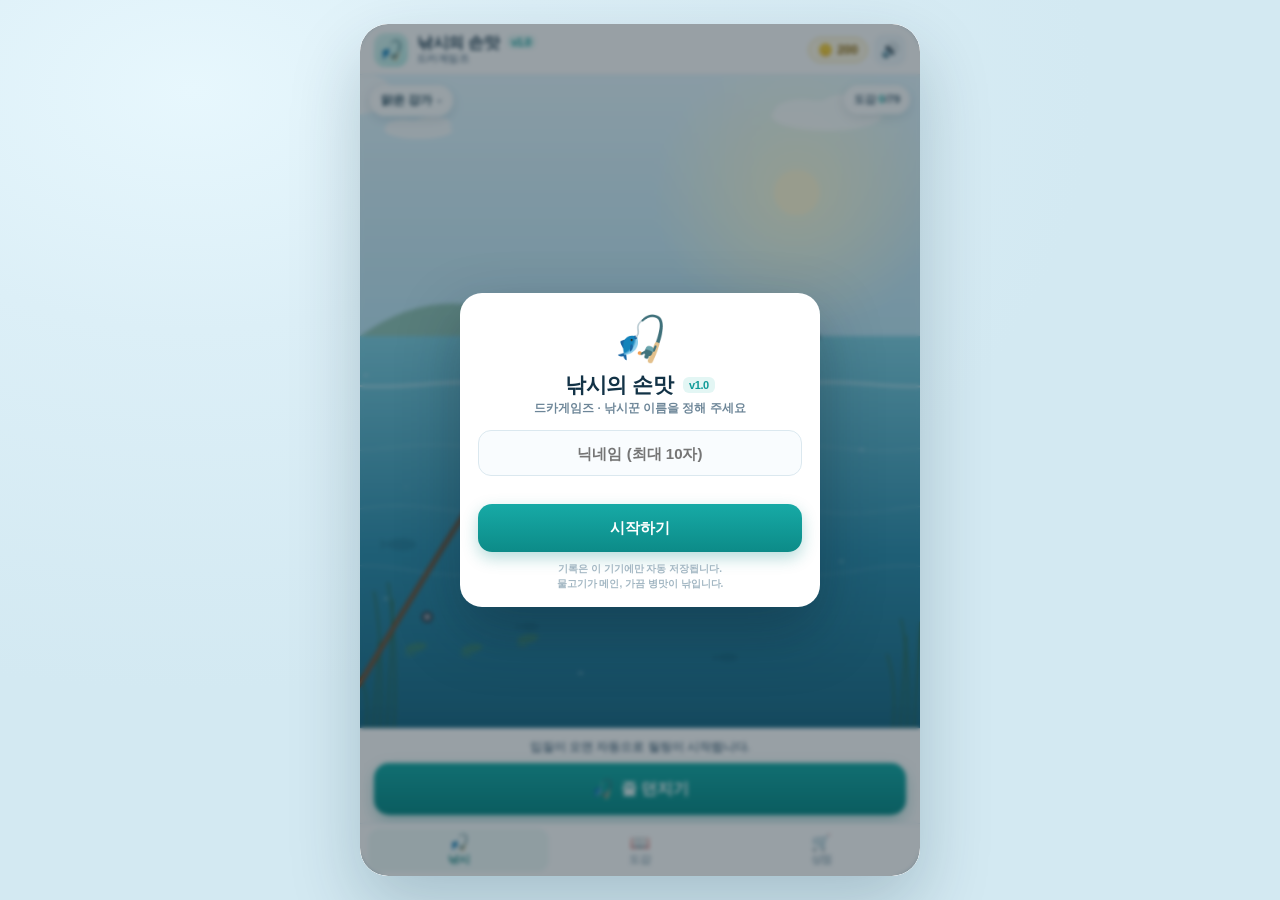
==== fishing/index.html @ e300b385 "낚시의 손맛 v1.0 — 돌돔 추가(물고기 56종·도감 79종), 탈것 이름 정리" ====
<!DOCTYPE html>
<html lang="ko">
<head>
<meta charset="utf-8">
<meta name="viewport" content="width=device-width, initial-scale=1, maximum-scale=1, user-scalable=no, viewport-fit=cover">
<title>낚시의 손맛 v1.0 — 드카게임즈</title>
<meta name="description" content="찌를 던지고, 원형 릴을 돌려 텐션을 맞추며 물고기를 끌어올리는 손맛 낚시 게임. 물고기 55종과 병맛 잡동사니·탈것 23종을 모아 보세요. 드카게임즈 v1.0">
<meta property="og:title" content="낚시의 손맛 v1.0 — 드카게임즈">
<meta property="og:description" content="줄 던지고 릴 돌려서 물고기를 잡는 손맛 낚시. 심해에는 KTX가 산다는 소문이…">
<meta property="og:type" content="website">
<meta name="theme-color" content="#0f9b98">
<link rel="icon" href="data:image/svg+xml,%3Csvg xmlns='http://www.w3.org/2000/svg' viewBox='0 0 100 100'%3E%3Ctext y='.9em' font-size='90'%3E🎣%3C/text%3E%3C/svg%3E">
<style>*{margin:0;padding:0;box-sizing:border-box;-webkit-tap-highlight-color:transparent}
:root{
  --bg:#e9f5fa;--ink:#123246;--ink2:#3d5c70;--sub:#6d8698;--line:#e3eef4;
  --teal:#0f9b98;--teal-d:#0b7f7d;--teal-l:#e3f6f4;
  --gold:#f0b429;--danger:#e05a4f;--safe:#22a06b;--slack:#6aa9d6;
  --card:#ffffff;--shadow:0 10px 30px rgba(18,50,70,.10);
}
html,body{height:100%}
body{
  font-family:-apple-system,BlinkMacSystemFont,"Apple SD Gothic Neo","Malgun Gothic","Noto Sans KR",Roboto,sans-serif;
  color:var(--ink);background:linear-gradient(160deg,#dff1f8 0%,#eef8fb 45%,#e2f1f7 100%);
  overflow:hidden;overscroll-behavior:none;
  display:flex;align-items:center;justify-content:center;
}
button{font-family:inherit;color:inherit;border:0;background:none;cursor:pointer}
input{font-family:inherit}
#app{
  position:relative;width:100%;max-width:560px;height:100dvh;max-height:960px;
  display:flex;flex-direction:column;background:#f6fbfd;overflow:hidden;
}
@media(min-width:700px){
  #app{border-radius:28px;box-shadow:0 30px 70px rgba(10,45,65,.22);height:min(100dvh - 48px,920px)}
  body{background:radial-gradient(900px 600px at 15% 10%,#e7f7fd 0%,#dceff7 40%,#d3e9f2 100%)}
}

/* ---------- top bar ---------- */
.topbar{display:flex;align-items:center;justify-content:space-between;gap:8px;
  padding:9px 14px 7px;background:#fff;border-bottom:1px solid var(--line);flex:0 0 auto;z-index:5}
.brand{display:flex;align-items:center;gap:9px;min-width:0}
.logo{width:34px;height:34px;border-radius:11px;background:linear-gradient(145deg,#d9f4f1,#b9ece6);
  display:grid;place-items:center;font-size:19px;flex:0 0 auto}
.brand h1{font-size:15.5px;font-weight:800;letter-spacing:-.3px;line-height:1.15;white-space:nowrap}
.brand h1 .ver{font-size:10.5px;font-weight:700;color:var(--teal);background:var(--teal-l);
  padding:1px 5px;border-radius:6px;vertical-align:2px;margin-left:3px}
.brand p{font-size:9.5px;color:var(--sub);letter-spacing:.4px;font-weight:600;margin-top:1px}
.top-actions{display:flex;align-items:center;gap:6px;flex:0 0 auto}
.gold{display:flex;align-items:center;gap:4px;background:#fff8e5;border:1px solid #f7e3ab;
  padding:5px 9px;border-radius:999px;font-size:12.5px;font-weight:800;color:#8a6100}
.gold span{font-size:12px}
.icon-btn{width:32px;height:32px;border-radius:10px;background:#f2f8fb;display:grid;place-items:center;font-size:15px}
.icon-btn:active{transform:scale(.94)}

/* ---------- stage ---------- */
.stage{position:relative;flex:1 1 auto;min-height:0;overflow:hidden;background:#bfe6f7}
#scene{position:absolute;inset:0;width:100%;height:100%;display:block}
.stage-ui{position:absolute;top:10px;left:10px;right:10px;display:flex;justify-content:space-between;
  align-items:flex-start;gap:8px;pointer-events:none;z-index:3}
.spot-chip{pointer-events:auto;display:flex;align-items:center;gap:5px;background:rgba(255,255,255,.92);
  backdrop-filter:blur(6px);padding:7px 11px;border-radius:999px;font-size:12px;font-weight:800;
  box-shadow:0 3px 12px rgba(10,40,60,.14);color:#153c50}
.spot-chip i{font-style:normal;font-size:9px;color:var(--sub)}
.dex-chip{pointer-events:auto;background:rgba(255,255,255,.9);backdrop-filter:blur(6px);
  padding:7px 10px;border-radius:999px;font-size:11px;font-weight:700;color:var(--ink2);
  box-shadow:0 3px 12px rgba(10,40,60,.12)}
.dex-chip b{color:var(--teal)}
.stage-msg{position:absolute;left:50%;bottom:14px;transform:translateX(-50%) translateY(8px);
  background:rgba(12,42,58,.78);color:#fff;font-size:12px;font-weight:600;line-height:1.35;
  padding:7px 14px;border-radius:999px;max-width:86%;text-align:center;opacity:0;transition:.25s;
  pointer-events:none;z-index:4;white-space:nowrap;overflow:hidden;text-overflow:ellipsis}
.stage-msg.on{opacity:1;transform:translateX(-50%) translateY(0)}
.bite-flash{position:absolute;inset:0;display:grid;place-items:center;pointer-events:none;z-index:6}
.bite-flash span{font-size:70px;font-weight:900;color:#fff;text-shadow:0 6px 24px rgba(224,90,79,.85),0 0 0 6px rgba(224,90,79,.25);
  opacity:0;transform:scale(.4);transition:.12s}
.bite-flash.on span{opacity:1;transform:scale(1);animation:pop .55s ease-out}
@keyframes pop{0%{transform:scale(.5)}45%{transform:scale(1.25)}100%{transform:scale(1)}}
.fight-tip{position:absolute;left:50%;top:52px;transform:translateX(-50%);z-index:5;
  font-size:12.5px;font-weight:900;color:#fff;background:rgba(224,90,79,.92);
  padding:5px 13px;border-radius:999px;opacity:0;transition:.18s;pointer-events:none;white-space:nowrap}
.fight-tip.on{opacity:1}
.fight-tip.calm{background:rgba(15,155,152,.92)}

/* ---------- deck ---------- */
.deck{flex:0 0 auto;background:#fff;border-top:1px solid var(--line);
  padding:10px 14px calc(8px + env(safe-area-inset-bottom,0px));box-shadow:0 -6px 20px rgba(20,60,80,.05);z-index:5}
.view{display:none}
.view.is-on{display:block}
.hint{font-size:11.5px;color:var(--sub);text-align:center;line-height:1.4;margin-bottom:8px;font-weight:600}
.hint b{color:var(--teal-d);font-weight:800}
.hint.small{font-size:10.5px;margin:5px 0 0}
.castBtn{width:100%;height:52px;border-radius:15px;background:linear-gradient(180deg,#17aaa6,#0c8b88);
  color:#fff;font-size:16px;font-weight:800;letter-spacing:-.2px;display:flex;align-items:center;
  justify-content:center;gap:8px;box-shadow:0 6px 16px rgba(12,139,136,.32);transition:.12s}
.castBtn .ico{font-size:18px}
.castBtn:active{transform:translateY(2px) scale(.995);box-shadow:0 3px 8px rgba(12,139,136,.3)}
.castBtn.hook{background:linear-gradient(180deg,#f0665a,#d94a3e);box-shadow:0 6px 16px rgba(217,74,62,.32);font-size:18px}
.cast-disabled{opacity:.5;pointer-events:none}
.waitStatus{height:52px;border-radius:15px;background:#f1faf9;display:flex;align-items:center;justify-content:center;gap:7px}
.wdot{width:8px;height:8px;border-radius:50%;background:#7fd0c8;animation:waitPulse 1.1s infinite}
.wdot:nth-child(2){animation-delay:.18s}.wdot:nth-child(3){animation-delay:.36s}
@keyframes waitPulse{0%,100%{opacity:.25;transform:scale(.82)}50%{opacity:1;transform:scale(1.12)}}
.miniBtn{display:block;margin:6px auto 0;font-size:10.5px;font-weight:800;color:#93a9b6;background:#f4f9fb;padding:6px 12px;border-radius:999px}
.miniBtn:active{transform:scale(.97)}

/* reel view */
.reelWrap{display:flex;align-items:center;gap:10px}
.gauges{flex:1 1 auto;min-width:0;display:flex;flex-direction:column;gap:8px}
.g-top{display:flex;align-items:baseline;justify-content:space-between;gap:6px;margin-bottom:3px}
.g-label{font-size:10.5px;font-weight:800;color:var(--sub);letter-spacing:.2px}
.g-val{font-size:12.5px;font-weight:900;color:var(--ink);font-variant-numeric:tabular-nums}
.g-val small{font-size:9.5px;font-weight:700;color:var(--sub);margin-left:1px}
.track{position:relative;height:13px;border-radius:999px;background:#eef4f7;overflow:hidden}
.track .fill{position:absolute;left:0;top:0;bottom:0;width:0%;border-radius:999px;
  background:linear-gradient(90deg,#4fc3bd,#0f9b98);transition:width .08s linear}
.prog-fish{position:absolute;top:50%;font-size:12px;transform:translate(-50%,-50%);transition:left .08s linear;
  filter:drop-shadow(0 1px 1px rgba(0,0,0,.15))}
.zones{position:relative;height:16px;border-radius:999px;overflow:hidden;background:#eef4f7}
.zones i{position:absolute;top:0;bottom:0}
.zones .z-slack{left:0;width:32%;background:#dcecf8}
.zones .z-safe{left:32%;width:48%;background:#d6f3e4}
.zones .z-danger{left:80%;width:20%;background:#ffe0dc}
.zones .z-mark{position:absolute;top:-2px;bottom:-2px;width:3px;border-radius:2px;background:#123246;
  box-shadow:0 0 0 1.5px #fff;transition:left .08s linear;z-index:2}
.zones .z-flash{position:absolute;inset:0;background:#e05a4f;opacity:0;z-index:3}
.zones.danger .z-flash{animation:flash .45s infinite alternate}
@keyframes flash{from{opacity:0}to{opacity:.28}}
.zoneLegend{display:flex;justify-content:space-between;font-size:8.5px;color:#9aafbd;margin-top:2px;font-weight:700}
.dangerLine{position:relative;height:4px;border-radius:2px;background:#f1f5f8;margin-top:4px;overflow:hidden}
.dangerLine b{display:block;height:100%;width:0%;background:#e05a4f;transition:width .1s linear}

/* crank */
.crank{position:relative;width:132px;height:132px;flex:0 0 auto;touch-action:none;user-select:none;
  border-radius:50%;background:radial-gradient(circle at 34% 28%,#f7fdfe,#dbeef3 60%,#c7e3ea 100%);
  box-shadow:inset 0 2px 6px rgba(255,255,255,.9),inset 0 -4px 10px rgba(30,80,100,.12),0 6px 16px rgba(20,70,90,.16);
  display:grid;place-items:center}
.crank::before{content:"";position:absolute;inset:9px;border-radius:50%;border:2px dashed rgba(15,155,152,.28)}
.crank .rot{position:absolute;inset:0;border-radius:50%;will-change:transform}
.crank .rot .spoke{position:absolute;left:50%;top:50%;width:2px;height:44px;background:rgba(15,155,152,.22);
  transform-origin:50% 0;border-radius:2px}
.crank .rot .s2{transform:rotate(120deg)}.crank .rot .s3{transform:rotate(240deg)}
.crank .knob{position:absolute;left:50%;top:50%;width:30px;height:30px;margin:-15px 0 0 -15px;
  transform:translate(0,-47px);border-radius:50%;background:linear-gradient(160deg,#ffd97a,#f0a91f);
  box-shadow:0 3px 8px rgba(150,100,10,.35),inset 0 2px 3px rgba(255,255,255,.75);border:2px solid #fff}
.crank .core{position:relative;text-align:center;pointer-events:none;color:var(--teal-d);
  width:68px;height:68px;border-radius:50%;background:rgba(255,255,255,.92);display:grid;place-content:center;
  box-shadow:0 2px 8px rgba(20,70,90,.12),inset 0 0 0 1px rgba(15,155,152,.10)}
.crank .core b{display:block;font-size:13px;font-weight:900;letter-spacing:-.3px}
.crank .core small{display:block;font-size:9px;color:#7fa3ad;font-weight:700;margin-top:1px}
.crank.turning{box-shadow:inset 0 2px 6px rgba(255,255,255,.9),0 0 0 4px rgba(15,155,152,.16),0 6px 16px rgba(20,70,90,.16)}
.crank.turning .knob{filter:brightness(1.06)}

/* ---------- tab bar ---------- */
.tabbar{flex:0 0 auto;display:flex;background:#fff;border-top:1px solid var(--line);
  padding:4px 8px calc(4px + env(safe-area-inset-bottom,0px));z-index:6}
.tab{flex:1;display:flex;flex-direction:column;align-items:center;gap:1px;padding:5px 0;border-radius:12px;
  font-size:16px;color:#9db2be;position:relative}
.tab span{font-size:10.5px;font-weight:800;letter-spacing:-.2px}
.tab.is-on{color:var(--teal-d);background:#f0faf9}
.tab .dot{position:absolute;top:4px;right:calc(50% - 18px);width:6px;height:6px;border-radius:50%;background:var(--gold);display:none}
.tab.has-new .dot{display:block}

/* ---------- sheets ---------- */
.sheet{position:absolute;inset:0;background:#f7fbfd;z-index:20;display:flex;flex-direction:column;
  transform:translateY(102%);transition:transform .28s cubic-bezier(.22,.9,.3,1);border-radius:0}
.sheet.is-on{transform:translateY(0)}
.sheet-head{flex:0 0 auto;display:flex;align-items:center;justify-content:space-between;
  padding:12px 16px 8px;background:#fff;border-bottom:1px solid var(--line)}
.sheet-head h2{font-size:17px;font-weight:900;letter-spacing:-.3px;display:flex;align-items:baseline;gap:7px}
.sheet-head h2 .cnt{font-size:12px;font-weight:800;color:var(--teal);font-variant-numeric:tabular-nums}
.closeBtn{width:34px;height:34px;border-radius:11px;background:#f1f7fa;font-size:15px;display:grid;place-items:center;color:var(--ink2)}
.seg{flex:0 0 auto;display:flex;gap:6px;padding:10px 16px;background:#fff;border-bottom:1px solid var(--line)}
.seg button{flex:1;padding:8px 4px;border-radius:10px;font-size:12px;font-weight:800;color:var(--sub);background:#f3f8fa}
.seg button b{font-size:10.5px;color:#9db2be;margin-left:3px;font-variant-numeric:tabular-nums}
.seg button.is-on{background:var(--teal);color:#fff;box-shadow:0 3px 10px rgba(15,155,152,.25)}
.seg button.is-on b{color:#cdeeed}
.sheet-body{flex:1 1 auto;overflow-y:auto;-webkit-overflow-scrolling:touch;padding:12px 14px 26px}
.spot-group{margin-bottom:16px}
.spot-group h3{font-size:11.5px;font-weight:900;color:var(--ink2);margin:0 2px 7px;display:flex;align-items:center;gap:6px}
.spot-group h3 .bar{width:3px;height:11px;border-radius:2px;background:var(--teal)}
.spot-group h3 small{font-weight:700;color:#9db2be;font-size:10px}
.grid{display:grid;grid-template-columns:repeat(4,1fr);gap:6px}
.dcard{background:#fff;border:1px solid var(--line);border-radius:12px;padding:5px 3px 7px;
  text-align:center;position:relative;overflow:hidden}
.dcard .art{height:48px;display:grid;place-items:center}
.dcard .art svg{width:100%;height:100%}
.dcard .nm{font-size:9.5px;font-weight:800;letter-spacing:-.3px;line-height:1.25;margin-top:2px;
  white-space:nowrap;overflow:hidden;text-overflow:ellipsis;padding:0 2px}
.dcard .rr{font-size:7.8px;font-weight:800;margin-top:2px;opacity:.9}
.dcard.locked .art{opacity:.75}
.dcard.locked .nm{color:#a9bcc7}
.dcard .badge{position:absolute;top:4px;right:4px;font-size:8px;font-weight:900;color:#fff;
  background:var(--danger);padding:1.5px 4px;border-radius:5px}
.dcard .gbadge{font-size:8.5px;font-weight:900;letter-spacing:-.5px;margin-top:1px}
.dcard:active{transform:scale(.97)}
.dcard.new{box-shadow:0 0 0 2px #ffd35c inset}
.empty{padding:30px 10px;text-align:center;color:#a3b7c3;font-size:12px;font-weight:700;line-height:1.6}

/* detail modal */
.modal{position:absolute;inset:0;z-index:40;display:flex;align-items:center;justify-content:center;
  padding:18px;background:rgba(10,30,42,.42);backdrop-filter:blur(2px);opacity:0;pointer-events:none;transition:.2s}
.modal.is-on{opacity:1;pointer-events:auto}
.modal .card{width:100%;max-width:360px;background:#fff;border-radius:22px;padding:18px 18px 16px;
  box-shadow:0 24px 60px rgba(8,30,44,.35);transform:scale(.94);transition:.22s;max-height:calc(100% - 8px);overflow-y:auto}
.modal.is-on .card{transform:scale(1)}
.card h2{font-size:19px;font-weight:900;letter-spacing:-.4px;line-height:1.3;text-align:center}
.card .sub{text-align:center;font-size:11.5px;color:var(--sub);font-weight:700;margin-top:3px}
.chips{display:flex;gap:5px;justify-content:center;flex-wrap:wrap;margin-top:7px}
.chip{font-size:10px;font-weight:900;padding:3px 8px;border-radius:999px;background:#f1f6f9;color:var(--ink2)}
.chip.rarity{color:#fff}
.btnrow{display:flex;gap:8px;margin-top:14px}
.btnrow button{flex:1;height:44px;border-radius:13px;font-size:13px;font-weight:800;background:#f1f7fa;color:var(--ink2)}
.btnrow button.primary{background:linear-gradient(180deg,#17aaa6,#0c8b88);color:#fff;box-shadow:0 5px 14px rgba(12,139,136,.28)}
.btnrow button:active{transform:scale(.98)}
.primary.big{width:100%;height:48px;border-radius:14px;background:linear-gradient(180deg,#17aaa6,#0c8b88);
  color:#fff;font-size:15px;font-weight:900;box-shadow:0 6px 16px rgba(12,139,136,.3);margin-top:10px}

/* nickname */
.nick .art{font-size:44px;text-align:center;margin:2px 0 6px}
.nick h2{font-size:21px}
.nick h2 span{font-size:11px;color:var(--teal);background:var(--teal-l);padding:2px 6px;border-radius:6px;vertical-align:3px;margin-left:4px}
.nick p.tiny{font-size:10px;color:#a3b7c3;text-align:center;margin-top:9px;font-weight:700;line-height:1.5}
.nick #nickErr{color:#d9534f;margin-top:6px;min-height:12px}
.nickInput{width:100%;height:46px;margin-top:14px;border:1.5px solid #dbe8ef;border-radius:13px;
  padding:0 14px;font-size:15px;font-weight:700;text-align:center;background:#f9fcfe;outline:none}
.nickInput:focus{border-color:var(--teal);background:#fff}

/* catch card */
.catch .art{height:132px;margin:2px -4px 2px;display:grid;place-items:center}
.catch .art svg{width:100%;height:100%}
.catch-kicker{text-align:center;font-size:11px;font-weight:900;color:var(--teal);letter-spacing:1px}
.catch-kicker.heavy{color:#c26a12}
.catch .gag{font-size:12px;line-height:1.55;color:var(--ink2);background:#f7fbfd;border-radius:12px;
  padding:10px 12px;margin-top:10px;text-align:center;font-weight:600}
.catch-stats{display:grid;grid-template-columns:1fr 1fr;gap:6px;margin-top:10px}
.catch-stats div{flex:1;background:#f6fbfd;border-radius:11px;padding:7px 4px;text-align:center}
.catch-stats span{display:block;font-size:9.5px;color:var(--sub);font-weight:800}
.catch-stats b{display:block;font-size:13.5px;font-weight:900;margin-top:1px;font-variant-numeric:tabular-nums}
.newbadge{display:inline-block;font-size:9.5px;font-weight:900;color:#fff;background:#e05a4f;
  padding:2px 7px;border-radius:999px;margin-left:4px;vertical-align:2px}

/* detail */
.detail .art{height:120px;display:grid;place-items:center;margin:0 -4px}
.detail .art svg{width:100%;height:100%}
.detail .desc{font-size:12px;line-height:1.55;color:var(--ink2);text-align:center;margin-top:6px}
.dstats{display:grid;grid-template-columns:1fr 1fr;gap:6px;margin-top:12px}
.dstats div{background:#f6fbfd;border-radius:11px;padding:8px;text-align:center}
.dstats span{display:block;font-size:9.5px;font-weight:800;color:var(--sub)}
.dstats b{display:block;font-size:13px;font-weight:900;margin-top:2px}

/* shop */
.eqcard{display:flex;align-items:center;gap:11px;background:#fff;border:1px solid var(--line);
  border-radius:16px;padding:11px 12px;margin-bottom:8px}
.eqicon{width:42px;height:42px;border-radius:13px;display:grid;place-items:center;font-size:21px;flex:0 0 auto;background:#f0faf9}
.eqbody{flex:1 1 auto;min-width:0}
.eqbody h4{font-size:13.5px;font-weight:900;display:flex;align-items:center;gap:5px}
.eqbody h4 em{font-style:normal;font-size:10px;font-weight:800;color:var(--teal-d);background:var(--teal-l);padding:1px 5px;border-radius:6px}
.eqbody p{font-size:10.5px;color:var(--sub);font-weight:700;margin-top:2px;line-height:1.35}
.pips{display:flex;gap:2.5px;margin-top:5px}
.pips i{width:14px;height:4px;border-radius:2px;background:#e3eef4}
.pips i.on{background:var(--teal)}
.buyBtn{flex:0 0 auto;min-width:74px;height:38px;border-radius:11px;font-size:11.5px;font-weight:900;
  background:linear-gradient(180deg,#17aaa6,#0c8b88);color:#fff;padding:0 9px;line-height:1.15}
.buyBtn small{display:block;font-size:9.5px;font-weight:800;opacity:.9}
.buyBtn:disabled{background:#edf3f6;color:#a9bcc7;box-shadow:none}
.buyBtn.max{background:#fff5da;color:#a97a00}
.shopHead{display:flex;align-items:center;justify-content:space-between;background:#fff;border:1px solid var(--line);
  border-radius:14px;padding:11px 13px;margin-bottom:9px}
.shopHead b{font-size:13.5px;font-weight:900}
.shopHead span{font-size:11px;color:var(--sub);font-weight:700}
.sellAll{height:36px;padding:0 12px;border-radius:10px;background:#fff1d6;color:#9a6a00;font-size:11.5px;font-weight:900}
.invrow{display:flex;align-items:center;gap:9px;background:#fff;border:1px solid var(--line);
  border-radius:13px;padding:7px 9px;margin-bottom:6px}
.invrow .art{width:52px;height:36px;flex:0 0 auto;display:grid;place-items:center}
.invrow .art svg{width:100%;height:100%}
.invrow .meta{flex:1;min-width:0}
.invrow .meta b{display:block;font-size:11.5px;font-weight:800;white-space:nowrap;overflow:hidden;text-overflow:ellipsis}
.invrow .meta span{display:block;font-size:9.5px;color:var(--sub);font-weight:700;white-space:nowrap;overflow:hidden;text-overflow:ellipsis}
.invrow .price{font-size:11.5px;font-weight:900;color:#9a6a00;margin-right:2px;white-space:nowrap}
.sellOne{width:44px;height:30px;border-radius:9px;background:#f0faf9;color:var(--teal-d);font-size:10.5px;font-weight:900;flex:0 0 auto}
.footnote{text-align:center;font-size:10px;color:#a3b7c3;font-weight:700;line-height:1.6;padding:16px 10px 4px}

/* spot sheet */
.spotrow{display:flex;align-items:center;gap:11px;width:100%;background:#fff;border:1px solid var(--line);
  border-radius:16px;padding:12px;margin-bottom:8px;text-align:left}
.spotrow .art{width:52px;height:52px;border-radius:14px;display:grid;place-items:center;font-size:25px;flex:0 0 auto}
.spotrow .meta{flex:1;min-width:0}
.spotrow .meta b{display:block;font-size:14px;font-weight:900}
.spotrow .meta span{display:block;font-size:10.5px;color:var(--sub);font-weight:700;margin-top:2px;line-height:1.35}
.spotrow .tail{flex:0 0 auto;font-size:11px;font-weight:900;color:var(--teal-d);text-align:right;line-height:1.3}
.spotrow .tail small{display:block;font-size:9.5px;color:var(--sub);font-weight:800}
.spotrow.locked{background:#f9fcfd}
.spotrow.locked .meta b{color:#8fa6b4}
.spotrow.cur{border-color:var(--teal);box-shadow:0 0 0 2px rgba(15,155,152,.12) inset}

/* toast */
.toast{position:absolute;left:50%;top:110px;transform:translate(-50%,-10px);background:rgba(14,44,60,.92);
  color:#fff;font-size:12px;font-weight:700;padding:9px 15px;border-radius:999px;z-index:60;
  opacity:0;transition:.22s;pointer-events:none;max-width:88%;text-align:center;line-height:1.35}
.toast.on{opacity:1;transform:translate(-50%,0)}

/* help */
.helpList{font-size:12px;line-height:1.7;color:var(--ink2)}
.helpList li{margin:6px 0 6px 16px}
.helpList b{color:var(--teal-d)}
</style>
</head>
<body>
<div id="app">
  <header class="topbar">
    <div class="brand">
      <div class="logo">🎣</div>
      <div>
        <h1>낚시의 손맛 <span class="ver">v1.0</span></h1>
        <p>드카게임즈</p>
      </div>
    </div>
    <div class="top-actions">
      <div class="gold"><span>🪙</span><b id="goldNum">200</b></div>
      <button class="icon-btn" id="muteBtn" aria-label="소리 켜기/끄기">🔊</button>
    </div>
  </header>

  <section class="stage" id="stage">
    <canvas id="scene"></canvas>
    <div class="stage-ui">
      <button class="spot-chip" id="spotChip"><span id="spotName">맑은 강가</span><i>▾</i></button>
      <div class="dex-chip" id="dexChip">도감 <b id="dexCount">0</b><span id="dexTotal">/79</span></div>
    </div>
    <div class="stage-msg" id="stageMsg"></div>
    <div class="bite-flash" id="biteFlash"><span>!</span></div>
    <div class="fight-tip" id="fightTip"></div>
  </section>

  <section class="deck">
    <div class="view is-on" data-view="idle">
      <p class="hint" id="idleHint">입질이 오면 자동으로 릴링이 시작됩니다.</p>
      <button class="castBtn" id="castBtn"><span class="ico">🎣</span><span>줄 던지기</span></button>
    </div>

    <div class="view" data-view="wait">
      <p class="hint" id="waitHint">찌가 잠기는 순간을 기다리는 중…</p>
      <div class="waitStatus"><span class="wdot"></span><span class="wdot"></span><span class="wdot"></span></div>
      <button class="miniBtn" id="waitCancel">줄 회수</button>
    </div>

    <div class="view" data-view="reel">
      <div class="reelWrap">
        <div class="gauges">
          <div>
            <div class="g-top"><span class="g-label">남은 거리</span><span class="g-val" id="progVal">0.0 m</span></div>
            <div class="track prog"><i class="fill" id="progFill"></i><em class="prog-fish" id="progFish">🐟</em></div>
          </div>
          <div>
            <div class="g-top"><span class="g-label">텐션</span><span class="g-val" id="tenVal">34</span></div>
            <div class="zones" id="tenTrack">
              <i class="z-slack"></i><i class="z-safe"></i><i class="z-danger"></i>
              <b class="z-mark" id="tenMarker"></b><i class="z-flash"></i>
            </div>
            <div class="zoneLegend"><span>느슨</span><span>안전</span><span>위험</span></div>
            <div class="dangerLine"><b id="dangerFill"></b></div>
          </div>
        </div>
        <div class="crank" id="crank" aria-label="릴 손잡이를 돌려 감기">
          <div class="rot" id="crankRot">
            <div class="spoke"></div><div class="spoke s2"></div><div class="spoke s3"></div>
            <div class="knob"></div>
          </div>
          <div class="core"><b>돌려서<br>감기</b><small id="crankTurns">0.0바퀴</small></div>
        </div>
      </div>
      <p class="hint small" id="reelHint">원형 릴을 손가락으로 빙글빙글 돌려 감아요</p>
    </div>
  </section>

  <nav class="tabbar">
    <button class="tab is-on" data-tab="fish">🎣<span>낚시</span></button>
    <button class="tab" data-tab="dex" data-sheet="dexSheet">📖<span>도감</span></button>
    <button class="tab" data-tab="shop" data-sheet="shopSheet">🛒<span>상점</span></button>
  </nav>

  <!-- 도감 -->
  <div class="sheet" id="dexSheet">
    <div class="sheet-head"><h2>도감 <span class="cnt" id="dexCnt">0/79</span></h2>
      <button class="closeBtn" data-close aria-label="닫기">✕</button></div>
    <div class="seg" id="dexSeg">
      <button class="is-on" data-kind="fish">물고기</button>
      <button data-kind="junk">병맛·탈것</button>
    </div>
    <div class="sheet-body" id="dexGrid"></div>
  </div>

  <!-- 상점 -->
  <div class="sheet" id="shopSheet">
    <div class="sheet-head"><h2>상점</h2>
      <button class="closeBtn" data-close aria-label="닫기">✕</button></div>
    <div class="seg" id="shopSeg">
      <button class="is-on" data-shop="gear">장비 구매</button>
      <button data-shop="sell">보관함 · 판매</button>
    </div>
    <div class="sheet-body" id="shopBody"></div>
  </div>

  <!-- 낚시터 -->
  <div class="sheet" id="spotSheet">
    <div class="sheet-head"><h2>낚시터</h2>
      <button class="closeBtn" data-close aria-label="닫기">✕</button></div>
    <div class="sheet-body" id="spotList"></div>
  </div>

  <!-- 닉네임 -->
  <div class="modal" id="nickModal">
    <div class="card nick">
      <div class="art">🎣</div>
      <h2>낚시의 손맛 <span>v1.0</span></h2>
      <p class="sub">드카게임즈 · 낚시꾼 이름을 정해 주세요</p>
      <input class="nickInput" id="nickInput" maxlength="10" placeholder="닉네임 (최대 10자)" autocomplete="off" value="">
      <p class="tiny" id="nickErr"></p>
      <button class="primary big" id="nickStart">시작하기</button>
      <p class="tiny">기록은 이 기기에만 자동 저장됩니다.<br>물고기가 메인, 가끔 병맛이 낚입니다.</p>
    </div>
  </div>

  <!-- 포획 -->
  <div class="modal" id="catchModal">
    <div class="card catch">
      <div class="catch-kicker" id="catchKicker">포획 성공!</div>
      <div class="art" id="catchArt"></div>
      <h2 id="catchName"></h2>
      <div class="chips" id="catchChips"></div>
      <div class="catch-stats" id="catchStats"></div>
      <p class="gag" id="catchGag"></p>
      <div class="btnrow">
        <button id="catchSell"><span id="catchSellLabel">바로 팔기</span> <span id="catchSalePrice">+0 G</span></button>
        <button id="catchKeep" class="primary">보관하기</button>
      </div>
    </div>
  </div>

  <!-- 도감 상세 -->
  <div class="modal" id="detailModal">
    <div class="card detail">
      <div class="art" id="detailArt"></div>
      <h2 id="detailName"></h2>
      <div class="chips" id="detailChips"></div>
      <p class="desc" id="detailDesc"></p>
      <div class="dstats" id="detailStats"></div>
      <div class="btnrow"><button class="primary" id="detailClose">닫기</button></div>
    </div>
  </div>

  <div class="toast" id="toast"></div>
</div>
<script>/* ===== data ===== */
const RARITY = {
  common:    {label:'일반',      color:'#7b93a6', bg:'#eef4f8', weight:100},
  uncommon:  {label:'고급',      color:'#2e9e6b', bg:'#e6f7ee', weight:44},
  rare:      {label:'희귀',      color:'#3b7ddd', bg:'#e8f0ff', weight:13},
  legend:    {label:'전설',      color:'#c98a0a', bg:'#fff5da', weight:3.0},
  junk:      {label:'잡동사니',   color:'#8b7a68', bg:'#f5efe8', weight:0},
  junkGood:  {label:'고급 잡동사니',color:'#2e9e6b', bg:'#e6f7ee', weight:0},
  junkRare:  {label:'희귀 잡동사니',color:'#3b7ddd', bg:'#e8f0ff', weight:0},
  junkLegend:{label:'전설 병맛',  color:'#c26a12', bg:'#fff1d6', weight:0}
};

const SPOTS = [
  {id:'river',    name:'맑은 강가',   icon:'🌿', cost:0,     color1:'#d9f2ff', color2:'#bfe6f7',
   desc:'잔잔한 물결 · 피라미부터 황금잉어까지'},
  {id:'sea',      name:'바닷가 방파제', icon:'🧱', cost:1000,  color1:'#e2f6ff', color2:'#b6e2f7',
   desc:'철컥철컥 · 고등어와 참돔, 그리고 경차'},
  {id:'offshore', name:'먼바다 선상',  icon:'⛴️', cost:5000,  color1:'#e9f6ff', color2:'#bfe3f6',
   desc:'배 위에서 · 참치와 청새치, 가끔 세단'},
  {id:'deep',     name:'심해',        icon:'🌊', cost:18000, color1:'#0f2237', color2:'#0a1a2a',
   desc:'빛도 닿지 않는 곳 · 전설과 KTX의 보고'}
];

const GEAR = {
  rod:  {name:'낚싯대', icon:'🎣', base:320,  max:5, desc:'당기는 힘 +10%',  eff:'당기는 힘'},
  reel: {name:'릴',     icon:'◎',  base:280,  max:5, desc:'감는 효율 +15%', eff:'감는 효율'},
  line: {name:'낚싯줄', icon:'🧵', base:240,  max:5, desc:'텐션 완화 +7% · 버티기 +0.25초', eff:'텐션 완화'},
  bait: {name:'미끼',   icon:'🪱', base:400,  max:5, desc:'희귀·전설·병맛 확률 +35%', eff:'희귀 확률'}
};
const GEAR_COST = {rod:[320,560,980,1700,2900], reel:[280,500,880,1520,2600],
                   line:[240,430,760,1300,2200], bait:[400,720,1250,2100,3600]};

const FIGHT = {
  common:{pull:26, decay:30}, uncommon:{pull:33, decay:30},
  rare:{pull:40, decay:30}, legend:{pull:48, decay:29},
  junkLight:{pull:16, decay:34}, junkMid:{pull:26, decay:32},
  junkRare:{pull:32, decay:31}, junkHeavy:{pull:40, decay:30},
  carLight:{pull:44, decay:30}, car:{pull:52, decay:29},
  carLux:{pull:56, decay:28}, truck:{pull:58, decay:28},
  bigtruck:{pull:64, decay:27}, train:{pull:52, decay:32}
};

const FISH = [
  /* ---- 맑은 강가 (15) ---- */
  {id:'pirami', name:'피라미', spot:'river', rarity:'common', min:6, max:15, dist:14, price:8,
   shape:'slim', tail:'fork', pattern:'stripe', c1:'#7ea8c9', c2:'#f2f8fc', fin:'#a9c6dd', pat:'#31566f', extras:[],
   desc:'누구나 한 번쯤 잡아본 강가의 단골손님. 작아도 챔질 손맛은 진짜다.'},
  {id:'songsari', name:'송사리', spot:'river', rarity:'common', min:3, max:7, dist:10, price:6,
   shape:'slim', tail:'fork', pattern:'none', c1:'#b9c99a', c2:'#f8fbea', fin:'#cad8ab', pat:'#8a976d', extras:[],
   desc:'손바닥만 한 물웅덩이에도 산다. 작아서 놓치기 일쑤지만 잡으면 왠지 기쁘다.'},
  {id:'bungeo', name:'붕어', spot:'river', rarity:'common', min:12, max:32, dist:16, price:14,
   shape:'round', tail:'fan', pattern:'none', c1:'#bb8d55', c2:'#f5e6c8', fin:'#cfa76e', pat:'#8a6134', extras:[],
   desc:'느긋한 성격에 둥글둥글한 몸. 오늘도 아무 일 없었다는 듯 입질한다.'},
  {id:'michuri', name:'미꾸라지', spot:'river', rarity:'common', min:8, max:20, dist:14, price:10,
   shape:'eel', tail:'none', pattern:'none', c1:'#6b6144', c2:'#d8cba8', fin:'#5a5238', pat:'#47402c', extras:['whisker'],
   desc:'진흙 속을 미끄러지듯 헤엄친다. 손에서 빠져나가는 재주가 일품.'},
  {id:'ingeo', name:'잉어', spot:'river', rarity:'uncommon', min:35, max:78, dist:30, price:60,
   shape:'oval', tail:'fan', pattern:'net', c1:'#c97a3f', c2:'#f8e4c2', fin:'#d9955f', pat:'#9a5828', extras:['whisker'],
   desc:'강가의 어른. 큰 입으로 미끼를 통째로 삼킨다.'},
  {id:'ssogari', name:'쏘가리', spot:'river', rarity:'uncommon', min:20, max:45, dist:26, price:75,
   shape:'oval', tail:'fan', pattern:'band', c1:'#8a7a4e', c2:'#e9ddc1', fin:'#a39263', pat:'#4a3f22', extras:['spikes'],
   desc:'무늬가 멋들어진 강의 지배자. 삐죽한 등지느러미를 조심하자.'},
  {id:'bass', name:'배스', spot:'river', rarity:'uncommon', min:25, max:55, dist:28, price:65,
   shape:'slim', tail:'fan', pattern:'vstripe', c1:'#6f8a5a', c2:'#edf2df', fin:'#8aa273', pat:'#3d4f33', extras:[],
   desc:'입이 크고 성질이 급한 외래 손님. 루어를 물면 끝까지 간다.'},
  {id:'rainbow', name:'무지개송어', spot:'river', rarity:'uncommon', min:25, max:55, dist:28, price:85,
   shape:'slim', tail:'fork', pattern:'spot', c1:'#7b8f6b', c2:'#f7ecdc', fin:'#93a883', pat:'#3f5240', extras:['pinkstripe','rainbow'],
   desc:'옆구리에 무지개가 흐른다. 차가운 물에서 만나면 운이 좋은 날.'},
  {id:'megi', name:'메기', spot:'river', rarity:'rare', min:45, max:95, dist:38, price:150,
   shape:'slim', tail:'round', pattern:'none', c1:'#5f5a50', c2:'#cfc7b8', fin:'#4a463e', pat:'#3a362f', extras:['whisker'],
   desc:'수염으로 세상을 읽는 야행성 거구. 밤에 만나면 반갑다.'},
  {id:'gamulchi', name:'가물치', spot:'river', rarity:'rare', min:40, max:95, dist:38, price:170,
   shape:'oval', tail:'fan', pattern:'vstripe', c1:'#4f5a3a', c2:'#d8d2b4', fin:'#63704a', pat:'#2f3a22', extras:['teeth'],
   desc:'강의 포식자. 숨을 쉬러 수면에 올라오는 순간이 챔질 타이밍.'},
  {id:'yeoneo', name:'연어', spot:'river', rarity:'rare', min:50, max:110, dist:40, price:220,
   shape:'slim', tail:'fork', pattern:'spot', c1:'#9aa8b0', c2:'#f7eef0', fin:'#b6c4cc', pat:'#5a6b78', extras:['pinkstripe'],
   desc:'거슬러 오르는 강의 여행자. 몸에 새겨진 여정이 멋지다.'},
  {id:'bamjangeo', name:'뱀장어', spot:'river', rarity:'rare', min:50, max:110, dist:40, price:180,
   shape:'eel', tail:'none', pattern:'none', c1:'#4c5a3e', c2:'#b9b78f', fin:'#3e4a33', pat:'#2f3a26', extras:[],
   desc:'미꾸라지보다 길고 용보다는 짧은 몸. 잘 빠져나가니 릴을 놓지 말 것.'},
  {id:'sturgeon', name:'철갑상어', spot:'river', rarity:'legend', min:100, max:250, dist:58, price:1500,
   shape:'sturgeon', tail:'fan', pattern:'none', c1:'#8a929b', c2:'#e6ebef', fin:'#6f7a85', pat:'#4a5560', extras:['scutes','whisker'],
   desc:'갑옷을 입은 고대의 강자. 1억 년 전 모습 그대로다.'},
  {id:'koi', name:'비단잉어', spot:'river', rarity:'legend', min:50, max:90, dist:48, price:1300,
   shape:'koi', tail:'flowing', pattern:'net', c1:'#e2705e', c2:'#fff2ea', fin:'#f4a08f', pat:'#c94b3c', extras:['whisker'],
   desc:'연못의 주인공. 헤엄치는 자태가 비단처럼 흐른다.'},
  {id:'goldcarp', name:'황금잉어', spot:'river', rarity:'legend', min:70, max:130, dist:55, price:1200,
   shape:'oval', tail:'fan', pattern:'net', c1:'#f2c14e', c2:'#fff6cf', fin:'#f7d97a', pat:'#c99a24', extras:['whisker','glow'],
   desc:'강바닥에 황금빛이 번쩍인다. 잡으면 오늘 하루가 다 풀린다는 소문이 있다.'},

  /* ---- 바닷가 방파제 (18) ---- */
  {id:'anchovy', name:'멸치', spot:'sea', rarity:'common', min:8, max:15, dist:10, price:5,
   shape:'slim', tail:'fork', pattern:'stripe', c1:'#9fb8c9', c2:'#f6fbfd', fin:'#b9cfdd', pat:'#4e6a7d', extras:[],
   desc:'떼로 몰려다니는 은빛 가루. 한 마리 잡으면 왠지 백 마리 온 것 같다.'},
  {id:'goby', name:'망둥어', spot:'sea', rarity:'common', min:8, max:20, dist:12, price:7,
   shape:'goby', tail:'fan', pattern:'none', c1:'#b0a37a', c2:'#efe6cc', fin:'#c6b992', pat:'#6f6242', extras:[],
   desc:'바닥에 붙어 다니는 큰 머리 친구. 방파제 돌 밑이 집이다.'},
  {id:'jeongae', name:'전갱이', spot:'sea', rarity:'common', min:15, max:33, dist:14, price:12,
   shape:'slim', tail:'fork', pattern:'stripe', c1:'#6f9fc4', c2:'#eef6fb', fin:'#9dc0d8', pat:'#e2bf3f', extras:[],
   desc:'물빛을 닮은 은빛 몸. 방파제 입문용으로 딱이다.'},
  {id:'godeungeo', name:'고등어', spot:'sea', rarity:'common', min:22, max:45, dist:16, price:16,
   shape:'slim', tail:'fork', pattern:'wavestripe', c1:'#4f8f9e', c2:'#eef7f7', fin:'#78b0bc', pat:'#22454f', extras:[],
   desc:'등에 새겨진 물결무늬가 명물. 굽기만 하면 맛있다는 건 비밀.'},
  {id:'kkongchi', name:'꽁치', spot:'sea', rarity:'common', min:25, max:40, dist:16, price:18,
   shape:'ribbon', tail:'fork', pattern:'none', c1:'#b9c9dc', c2:'#ffffff', fin:'#a3b6cc', pat:'#8a9fb8', extras:[],
   desc:'길쭉한 은빛 몸. 통조림으로 만나든 낚시로 만나든 반갑다.'},
  {id:'hakkkong', name:'학꽁치', spot:'sea', rarity:'common', min:20, max:35, dist:16, price:20,
   shape:'needle', tail:'fork', pattern:'none', c1:'#c9d6e4', c2:'#ffffff', fin:'#b3c3d4', pat:'#7f95ab', extras:['bill'],
   desc:'긴 부리가 학을 닮았다. 얇아서 챔질하면 물 위로 날아온다.'},
  {id:'ureok', name:'우럭', spot:'sea', rarity:'uncommon', min:20, max:50, dist:24, price:55,
   shape:'oval', tail:'fan', pattern:'spot', c1:'#a8674b', c2:'#f2dccb', fin:'#b87a5e', pat:'#5a3226', extras:[],
   desc:'바위 틈에 숨는 붉은 얼굴. 한 번 물면 쉽게 놓지 않는다.'},
  {id:'gwang', name:'광어', spot:'sea', rarity:'uncommon', min:30, max:78, dist:30, price:65,
   shape:'flat', tail:'fan', pattern:'spot', c1:'#b9a074', c2:'#f6efdb', fin:'#c9b48a', pat:'#6a5638', extras:['bothEyes'],
   desc:'납작한 몸으로 바닥에 딱 붙어 있다. 눈이 한쪽에 몰려 있는 게 포인트.'},
  {id:'dodari', name:'도다리', spot:'sea', rarity:'uncommon', min:20, max:45, dist:26, price:60,
   shape:'flat', tail:'fan', pattern:'spot', c1:'#8f7a58', c2:'#efe6cf', fin:'#a48f6b', pat:'#4f432e', extras:['bothEyes'],
   desc:'광어와 닮았지만 무늬가 더 진하다. 바닥에 엎드려 손님을 기다린다.'},
  {id:'bollak', name:'볼락', spot:'sea', rarity:'uncommon', min:15, max:30, dist:22, price:50,
   shape:'oval', tail:'fan', pattern:'none', c1:'#8a4f45', c2:'#e8cfc6', fin:'#a8655a', pat:'#522a24', extras:['spikes'],
   desc:'눈이 크고 등가시가 날카롭다. 방파제 밤낚시의 단골.'},
  {id:'nongeo', name:'농어', spot:'sea', rarity:'uncommon', min:40, max:90, dist:32, price:95,
   shape:'slim', tail:'fork', pattern:'stripe', c1:'#8fa8bb', c2:'#f2f7fa', fin:'#a9c0d0', pat:'#5d7791', extras:[],
   desc:'은빛 몸에 검은 점. 하구에서 바다까지 오가는 여행자.'},
  {id:'gamseong', name:'감성돔', spot:'sea', rarity:'uncommon', min:25, max:58, dist:26, price:80,
   shape:'round', tail:'fan', pattern:'vstripe', c1:'#8a9098', c2:'#eef2f5', fin:'#a3aab1', pat:'#3f454b', extras:[],
   desc:'줄무늬 조끼를 입은 방파제의 인기쟁이. 감성적인 손맛을 선사한다.'},
  {id:'sumeong', name:'숭어', spot:'sea', rarity:'uncommon', min:30, max:70, dist:30, price:70,
   shape:'slim', tail:'fork', pattern:'stripe', c1:'#9aa8ac', c2:'#f4f8f8', fin:'#b3c0c3', pat:'#5f6f73', extras:[],
   desc:'물 위로 팔짝 뛰어오르는 곡예사. 놀라서 줄을 놓치지 말 것.'},
  {id:'doldom', name:'돌돔', spot:'sea', rarity:'rare', min:25, max:55, dist:34, price:240,
   shape:'round', tail:'fan', pattern:'band', c1:'#5a5f4a', c2:'#d9dcc4', fin:'#767c5f', pat:'#2e3222', extras:[],
   desc:'돌 틈을 좋아하는 줄무늬 도미. 이빨이 단단해 미끼를 잘 끊는다.'},
  {id:'chamdom', name:'참돔', spot:'sea', rarity:'rare', min:35, max:78, dist:38, price:220,
   shape:'oval', tail:'fork', pattern:'spot', c1:'#e07b8a', c2:'#ffe8ec', fin:'#e89aa6', pat:'#5b7fd0', extras:[],
   desc:'붉은 몸에 파란 점이 박힌 바다의 귀빈. 도착하면 경례가 나온다.'},
  {id:'galchi', name:'갈치', spot:'sea', rarity:'rare', min:60, max:125, dist:36, price:190,
   shape:'ribbon', tail:'none', pattern:'none', c1:'#cfd9e6', c2:'#ffffff', fin:'#b9c8da', pat:'#9fb0c4', extras:['longfin','teeth'],
   desc:'은빛 리본처럼 길게 이어진다. 이빨이 아주 날카로우니 조심.'},
  {id:'muneo', name:'문어', spot:'sea', rarity:'rare', min:40, max:90, dist:36, price:240,
   shape:'octopus', tail:'none', pattern:'none', c1:'#b56f66', c2:'#f0d6d0', fin:'#a05f57', pat:'#7d453e', extras:[],
   desc:'여덟 팔로 돌을 끌어안고 도망간다. 물고기가 아니라 미안하지만 도감에 넣었다.'},
  {id:'ojingeo', name:'오징어', spot:'sea', rarity:'rare', min:25, max:60, dist:32, price:200,
   shape:'squid', tail:'none', pattern:'none', c1:'#c98f86', c2:'#f4dcd6', fin:'#b47a72', pat:'#8f5c56', extras:[],
   desc:'먹물을 뿜고 사라진다. 손이 먹물투성이가 되는 건 덤.'},
  {id:'golddom', name:'황금참돔', spot:'sea', rarity:'legend', min:60, max:112, dist:52, price:1400,
   shape:'oval', tail:'fork', pattern:'spot', c1:'#f3c94b', c2:'#fff7d4', fin:'#f7d97a', pat:'#b98a12', extras:['glow'],
   desc:'참돔이 황금빛으로 물들었다. 방파제에 이런 게 있다고?'},

  /* ---- 먼바다 선상 (11) ---- */
  {id:'samchi', name:'삼치', spot:'offshore', rarity:'common', min:35, max:82, dist:20, price:25,
   shape:'slim', tail:'fork', pattern:'vstripe', c1:'#8aa9c0', c2:'#f1f7fa', fin:'#a9c2d4', pat:'#3d566e', extras:[],
   desc:'쾌속으로 달리는 푸른 줄무늬. 챔질하는 순간 등에 줄이 선다.'},
  {id:'mansae', name:'만새기', spot:'offshore', rarity:'uncommon', min:60, max:120, dist:30, price:110,
   shape:'oval', tail:'crescent', pattern:'stripe', c1:'#5f9e8f', c2:'#fff3cf', fin:'#7fbfae', pat:'#e0a83c', extras:['bigdorsal'],
   desc:'이마가 툭 튀어나온 바다의 미남. 등지느러미가 돛처럼 크다.'},
  {id:'yellowfin', name:'황다랑어', spot:'offshore', rarity:'uncommon', min:50, max:115, dist:32, price:90,
   shape:'oval', tail:'crescent', pattern:'none', c1:'#5a86b4', c2:'#eef4fa', fin:'#f2cf4a', pat:'#3e678f', extras:['finlets'],
   desc:'노란 지느러미가 트레이드마크. 힘은 참치에 못 미치지만 충분히 묵직하다.'},
  {id:'bangeo', name:'방어', spot:'offshore', rarity:'uncommon', min:55, max:125, dist:34, price:110,
   shape:'oval', tail:'fork', pattern:'stripe', c1:'#b7a55c', c2:'#f8f2da', fin:'#c8b978', pat:'#e8c93f', extras:[],
   desc:'겨울 바다의 기둥. 기름진 맛과 묵직한 몸싸움을 자랑한다.'},
  {id:'busiri', name:'부시리', spot:'offshore', rarity:'uncommon', min:60, max:135, dist:34, price:100,
   shape:'slim', tail:'fork', pattern:'stripe', c1:'#7f9db4', c2:'#f2f7f9', fin:'#9db9cc', pat:'#ead04c', extras:[],
   desc:'방어와 닮은 형제. 몸빛이 조금 더 푸르다.'},
  {id:'chamchi', name:'참치', spot:'offshore', rarity:'rare', min:100, max:260, dist:46, price:320,
   shape:'oval', tail:'crescent', pattern:'none', c1:'#3b6b9c', c2:'#e9f1f8', fin:'#2d557d', pat:'#2a4a6c', extras:['finlets'],
   desc:'먼바다의 폭군. 한 번 걸리면 팔이 남아나지 않는다.'},
  {id:'gaebok', name:'개복치', spot:'offshore', rarity:'rare', min:90, max:230, dist:44, price:300,
   shape:'round', tail:'fan', pattern:'spot', c1:'#8fa7b5', c2:'#eef3f5', fin:'#a9bfc9', pat:'#5f7482', extras:['flatface'],
   desc:'둥글고 무기력한 바다의 미스터리. 잡아도 어딘가 미안해진다.'},
  {id:'sangsang', name:'청상아리', spot:'offshore', rarity:'rare', min:120, max:280, dist:42, price:260,
   shape:'shark', tail:'crescent', pattern:'none', c1:'#7d8f9e', c2:'#f0f4f6', fin:'#66798a', pat:'#4f6273', extras:['teeth'],
   desc:'날렵한 상어. 이빨보다 먼저 눈이 마주친다.'},
  {id:'gwisang', name:'귀상어', spot:'offshore', rarity:'rare', min:150, max:300, dist:44, price:300,
   shape:'shark', tail:'crescent', pattern:'none', c1:'#6f8494', c2:'#e8eef2', fin:'#5c6f7e', pat:'#44535f', extras:['hammer'],
   desc:'망치를 닮은 머리로 먹이를 찾는다. 옆에서 보면 정말 망치다.'},
  {id:'cheongsaeng', name:'청새치', spot:'offshore', rarity:'legend', min:180, max:420, dist:64, price:1800,
   shape:'bill', tail:'crescent', pattern:'stripe', c1:'#2f5f96', c2:'#e6eff8', fin:'#1f456f', pat:'#7fb3e0', extras:['bill','sail'],
   desc:'긴 주둥이와 돛 같은 등지느러미. 먼바다 최고의 로망.'},
  {id:'hwangsae', name:'황새치', spot:'offshore', rarity:'legend', min:200, max:450, dist:66, price:2100,
   shape:'bill', tail:'crescent', pattern:'none', c1:'#3a4f66', c2:'#e9eef3', fin:'#22364d', pat:'#6f8fa8', extras:['bill','sail'],
   desc:'청새치보다 더 길고 묵직하다. 바다의 검객이라는 별명이 있다.'},

  /* ---- 심해 (11) ---- */
  {id:'angler', name:'심해아귀', spot:'deep', rarity:'common', min:25, max:62, dist:18, price:45,
   shape:'angler', tail:'round', pattern:'none', c1:'#6b5468', c2:'#dccbd6', fin:'#584359', pat:'#3b2c3a', extras:['lure','teeth'],
   desc:'머리 위 초롱불로 먹이를 유혹한다. 어두운 곳에서 만나면 무섭다.'},
  {id:'sangal', name:'산갈치', spot:'deep', rarity:'uncommon', min:90, max:260, dist:36, price:120,
   shape:'ribbon', tail:'none', pattern:'none', c1:'#dfe6ee', c2:'#ffffff', fin:'#e2645f', pat:'#b9c6d4', extras:['longfin','redfin'],
   desc:'은빛 몸에 붉은 지느러미. 심해의 긴 리본.'},
  {id:'seongdae', name:'심해성대', spot:'deep', rarity:'uncommon', min:50, max:125, dist:30, price:110,
   shape:'slim', tail:'round', pattern:'none', c1:'#c9b7b7', c2:'#f8f0f0', fin:'#b39d9d', pat:'#9a8484', extras:[],
   desc:'창백한 분홍빛의 심해 거주민. 조명 없이는 보기 힘들다.'},
  {id:'dotdom', name:'돗돔', spot:'deep', rarity:'rare', min:60, max:150, dist:40, price:280,
   shape:'oval', tail:'fan', pattern:'spot', c1:'#8a4a44', c2:'#e8cfc6', fin:'#a8655a', pat:'#4f2724', extras:[],
   desc:'붉은 몸의 심해 대어. 한 번 보면 잊히지 않는 얼굴이다.'},
  {id:'ghostshark', name:'유령상어', spot:'deep', rarity:'rare', min:100, max:230, dist:46, price:350,
   shape:'shark', tail:'crescent', pattern:'glow', c1:'#b9c9e6', c2:'#eef5ff', fin:'#9fb4d8', pat:'#7fe3ff', extras:['glow'],
   desc:'빛을 머금은 듯 희부연 상어. 심해의 유령이라는 별명이 있다.'},
  {id:'lantern', name:'초롱아귀', spot:'deep', rarity:'rare', min:15, max:42, dist:32, price:260,
   shape:'oval', tail:'fork', pattern:'glow', c1:'#3f4a6b', c2:'#b3bdd9', fin:'#55628a', pat:'#7fe3ff', extras:['glowdots'],
   desc:'몸에 작은 등불을 달고 다니는 심해의 작은 랜턴.'},
  {id:'squid', name:'대왕오징어', spot:'deep', rarity:'rare', min:200, max:520, dist:48, price:400,
   shape:'squid', tail:'none', pattern:'none', c1:'#c98f86', c2:'#f4dcd6', fin:'#b47a72', pat:'#8f5c56', extras:[],
   desc:'심해 최대의 무척추동물. 물고기가 아니라서 미안하다.'},
  {id:'greatwhite', name:'백상아리', spot:'deep', rarity:'legend', min:300, max:650, dist:60, price:2600,
   shape:'shark', tail:'crescent', pattern:'none', c1:'#6f7d88', c2:'#eef2f5', fin:'#56646f', pat:'#3f4b55', extras:['teeth'],
   desc:'바다의 최상위 포식자. 이빨 한 줄이면 설명이 끝난다.'},
  {id:'whaleshark', name:'고래상어', spot:'deep', rarity:'legend', min:600, max:1200, dist:68, price:4200,
   shape:'whale', tail:'fan', pattern:'spot', c1:'#4a6b7a', c2:'#dfeaf0', fin:'#5f8494', pat:'#b9d4dd', extras:['glow'],
   desc:'세상에서 가장 큰 물고기. 온순하지만 크기가 반칙이다.'},
  {id:'coelacanth', name:'실러캔스', spot:'deep', rarity:'legend', min:140, max:230, dist:58, price:2200,
   shape:'oval', tail:'fan', pattern:'spot', c1:'#4f6b78', c2:'#d3e0e6', fin:'#3f5560', pat:'#e8f6ff', extras:['lobefin'],
   desc:'4억 년을 버틴 살아있는 화석. 흰 점이 박힌 푸른 몸.'},
  {id:'megalodon', name:'메갈로돈', spot:'deep', rarity:'legend', min:400, max:900, dist:66, price:5000,
   shape:'shark', tail:'crescent', pattern:'none', c1:'#4a5a68', c2:'#dfe6ea', fin:'#394754', pat:'#2f3d48', extras:['teeth','glow'],
   desc:'선사시대의 거대 상어. 잡히면 도감이 아니라 역사책에 남는다.'}
];

const JUNK = [
  {id:'boot', name:'젖은 짝짝이 장화', spots:['river','sea'], rarity:'junk', min:22, max:30, price:0,
   art:'boot', weight:14, fightKey:'junkLight', dist:8, turns:4,
   gag:'왼발은 강 건너편에 두고 왔나 보다. 오른발만 주인을 찾는 중.'},
  {id:'airpod', name:'왼쪽만 잃어버린 에어팟', spots:['river','sea','offshore'], rarity:'junk', min:3, max:4, price:0,
   art:'earbud', weight:14, fightKey:'junkLight', dist:6, turns:3,
   gag:'왼쪽이 없어서 음악이 반쪽이다. 오른쪽은 아직 페어링을 기다린다.'},
  {id:'glove', name:'바닷속 고무장갑', spots:['sea','offshore'], rarity:'junk', min:28, max:32, price:2,
   art:'glove', weight:12, fightKey:'junkLight', dist:8, turns:4,
   gag:'설거지는 끝났는데 장갑은 아직 퇴근을 못 했다.'},
  {id:'lid', name:'수심 100m 컵라면 뚜껑', spots:['offshore','deep'], rarity:'junk', min:12, max:14, price:3,
   art:'lid', weight:12, fightKey:'junkLight', dist:9, turns:4,
   gag:'면은 이미 바다로 다 퍼졌다. 뚜껑만 끝까지 버텼다.'},
  {id:'bread', name:'길 잃은 붕어빵', spots:['river'], rarity:'junk', min:10, max:13, price:25,
   art:'bread', weight:10, fightKey:'junkLight', dist:10, turns:4,
   gag:'붕어인 척했지만 붕어가 아니었다. 팥은 아직 따뜻하다.'},
  {id:'bike', name:'녹슨 삼천리 자전거', spots:['river','sea'], rarity:'junkGood', min:160, max:180, price:40,
   art:'bike', weight:6, fightKey:'junkMid', dist:16, turns:6,
   gag:'페달은 아직 돌아간다. 타고 가면 목적지가 아니라 정형외과다.'},
  {id:'handset', name:'공중전화 수화기', spots:['sea','offshore'], rarity:'junk', min:22, max:26, price:45,
   art:'handset', weight:7, fightKey:'junkMid', dist:12, turns:5,
   gag:'받으면 파도 소리만 들린다. 요금은 누가 내는 걸까.'},
  {id:'spoon', name:'반짝이는 은수저', spots:['sea'], rarity:'junkGood', min:19, max:21, price:90,
   art:'spoon', weight:5, fightKey:'junkMid', dist:12, turns:5,
   gag:'누군가의 은수저. 바다에서도 숟가락은 밥값을 한다.'},
  {id:'envelope', name:'누군가의 월급봉투', spots:['sea','offshore'], rarity:'junkGood', min:16, max:18, price:180,
   art:'envelope', weight:4, fightKey:'junkMid', dist:14, turns:6,
   gag:'이름 없는 월급봉투. 이번 달은 바다가 대신 받아 갔다.'},
  {id:'sock', name:'양말 한 짝', spots:['river','sea'], rarity:'junk', min:18, max:24, price:0,
   art:'sock', weight:13, fightKey:'junkLight', dist:7, turns:3,
   gag:'세탁기에서 실종된 그 짝이 여기서 나왔다. 아직 한 짝만 신으면 된다.'},
  {id:'glasses', name:'누군가의 안경', spots:['river','sea'], rarity:'junkGood', min:13, max:15, price:30,
   art:'glasses', weight:8, fightKey:'junkLight', dist:8, turns:4,
   gag:'지금쯤 누가 앞이 안 보여서 더듬거리고 있을 듯.'},
  {id:'rock', name:'그냥 돌', spots:['river','sea','deep'], rarity:'junk', min:20, max:40, price:1,
   art:'rock', weight:16, fightKey:'junkHeavy', dist:20, turns:7,
   gag:'묵직해서 대어인 줄 알고 열심히 감았다. 그냥 돌이다. 그래도 손맛은 있었다.'},
  {id:'phone', name:'화면 깨진 스마트폰', spots:['sea','offshore','deep'], rarity:'junkGood', min:14, max:16, price:60,
   art:'phone', weight:8, fightKey:'junkMid', dist:12, turns:5,
   gag:'화면은 깨졌는데 알림은 아직 뜬다. 미확인 메시지 137개.'},
  {id:'pc', name:'물먹은 컴퓨터 본체', spots:['deep'], rarity:'junkRare', min:42, max:48, price:420,
   art:'pc', weight:4, fightKey:'junkHeavy', dist:28, turns:9,
   gag:'수심 50m에서 건진 본체. 수냉 쿨링은 완비되어 있다. 전원은 안 들어온다.'},
  {id:'crt', name:'고대 유물 CRT 모니터', spots:['deep'], rarity:'junkRare', min:38, max:44, price:350,
   art:'crt', weight:5, fightKey:'junkRare', dist:20, turns:7,
   gag:'전원을 켜면 DOS 부팅음이 들린다. 화면에는 "낚시 성공"만 뜬다.'},
  {id:'toilet', name:'황금 변기', spots:['deep'], rarity:'junkLegend', min:70, max:80, price:3000,
   art:'toilet', weight:1.4, fightKey:'junkHeavy', dist:30, turns:9,
   gag:'심해 문명의 왕좌. 앉으면 물내림 소리가 3초간 여운을 남긴다.'},
  {id:'btc', name:'잃어버린 비트코인 USB', spots:['deep'], rarity:'junkLegend', min:5, max:6, price:4000,
   art:'usb', weight:1.2, fightKey:'junkRare', dist:26, turns:8,
   gag:'복구 구문 12단어가 적힌 종이다. 아무도 그 주인을 찾지 못했다.'},

  /* ---- 탈것 6종 ---- */
  {id:'compact', name:'바다에 빠진 경차', spots:['river','sea'], rarity:'junkGood', min:330, max:370, price:380,
   art:'compact', weight:7, fightKey:'carLight', dist:30, turns:8, car:true,
   gag:'주차가 참 깊다. 차주는 아직 보험사와 통화 중이다.'},
  {id:'sedan', name:'세월을 품은 세단', spots:['sea','offshore'], rarity:'junkGood', min:460, max:500, price:900,
   art:'sedan', weight:4.5, fightKey:'car', dist:42, turns:10, car:true,
   gag:'1980년대의 향기가 물씬 난다. 라디오에서는 아직 카세트가 돌아간다.'},
  {id:'luxury', name:'먼바다에 잠든 고급세단', spots:['offshore'], rarity:'junkRare', min:500, max:540, price:1900,
   art:'luxury', weight:2.6, fightKey:'carLux', dist:52, turns:12, car:true,
   gag:'가죽 시트는 아직 촉촉하다. 시동은 안 걸리지만 품위는 살아 있다.'},
  {id:'truck', name:'바다로 간 1톤 트럭', spots:['offshore','deep'], rarity:'junkRare', min:480, max:540, price:1500,
   art:'truck', weight:3, fightKey:'truck', dist:58, turns:13, car:true,
   gag:'짐칸에는 짐 대신 물고기가 가득하다. 배송은 영영 완료되지 않았다.'},
  {id:'bigtruck', name:'심해 대형 덤프트럭', spots:['deep'], rarity:'junkLegend', min:800, max:900, price:5000,
   art:'bigtruck', weight:1.8, fightKey:'bigtruck', dist:80, turns:15, car:true,
   gag:'덤프를 올리면 심해가 쏟아진다. 기사님은 점심시간이라 부재중이다.'},
  {id:'ktx', name:'심해에서 만난 KTX', spots:['deep'], rarity:'junkLegend', min:20000, max:20000, price:22000,
   art:'ktx', weight:0.9, fightKey:'train', dist:200, turns:26, car:true,
   gag:'200m짜리 심해 열차. 목적지는 "심해역"이고, 다음 역은 없다.'}
];

const ALL = FISH.concat(JUNK);
const ALL_BY_ID = {};
ALL.forEach(x => ALL_BY_ID[x.id] = x);
const FISH_TOTAL = FISH.length;
const JUNK_TOTAL = JUNK.length;
</script>
<script>/* ===== 2D SVG art ===== */
const Art = (function(){
  let uid = 0;
  const R = (a,b)=> a + Math.random()*(b-a);

  const SVG = (inner)=>`<svg viewBox="0 0 220 130" preserveAspectRatio="xMidYMid meet" aria-hidden="true">${inner}</svg>`;

  function geom(shape){
    switch(shape){
      case 'slim':    return {cx:110, cy:65, rx:56, ry:16};
      case 'round':   return {cx:110, cy:65, rx:45, ry:32};
      case 'flat':    return {cx:108, cy:68, rx:52, ry:33};
      case 'ribbon':  return {cx:118, cy:65, rx:76, ry:9};
      case 'needle':  return {cx:118, cy:65, rx:74, ry:7};
      case 'shark':   return {cx:106, cy:65, rx:60, ry:25};
      case 'angler':  return {cx:104, cy:70, rx:48, ry:25};
      case 'bill':    return {cx:106, cy:65, rx:52, ry:23};
      case 'whale':   return {cx:112, cy:66, rx:66, ry:30};
      case 'sturgeon':return {cx:112, cy:65, rx:60, ry:21};
      case 'goby':    return {cx:106, cy:68, rx:44, ry:23};
      case 'koi':     return {cx:110, cy:65, rx:50, ry:26};
      case 'eel':     return {cx:110, cy:65, rx:60, ry:14};
      default:        return {cx:110, cy:65, rx:52, ry:26};
    }
  }

  /* ---------- fish ---------- */
  function fishSVG(sp){
    const u = 'f'+(++uid);
    const g = geom(sp.shape);
    const {cx, cy, rx, ry} = g;
    const headX = cx + rx;
    const c1 = sp.c1, c2 = sp.c2, fin = sp.fin || c1, pat = sp.pat || '#00000033';
    const ex = sp.extras || [];
    const has = k => ex.indexOf(k) >= 0;

    let defs = `<defs>
      <linearGradient id="${u}g" x1="0" y1="0" x2="0.15" y2="1">
        <stop offset="0" stop-color="${c1}"/><stop offset="0.55" stop-color="${c1}"/>
        <stop offset="0.62" stop-color="${c2}"/><stop offset="1" stop-color="${c2}"/>
      </linearGradient>
      <linearGradient id="${u}f" x1="0" y1="0" x2="1" y2="0">
        <stop offset="0" stop-color="${fin}" stop-opacity=".55"/><stop offset="1" stop-color="${fin}"/>
      </linearGradient>
      <clipPath id="${u}c"><ellipse cx="${cx}" cy="${cy}" rx="${rx}" ry="${ry}"/></clipPath>
      <radialGradient id="${u}glow"><stop offset="0" stop-color="${pat}" stop-opacity=".55"/>
        <stop offset="1" stop-color="${pat}" stop-opacity="0"/></radialGradient>
    </defs>`;

    /* tail */
    const tx = cx - rx + 6, ty = cy;
    let tail = '';
    if(sp.shape === 'eel'){
      tail = '';
    }else if(sp.tail === 'fork'){
      tail = `<path d="M${tx},${ty} L${tx-36},${ty-24} C${tx-24},${ty-9} ${tx-24},${ty+9} ${tx-36},${ty+24} Z" fill="url(#${u}f)"/>`;
    }else if(sp.tail === 'fan'){
      tail = `<path d="M${tx},${ty} C${tx-24},${ty-26} ${tx-42},${ty-20} ${tx-44},${ty} C${tx-42},${ty+20} ${tx-24},${ty+26} ${tx},${ty} Z" fill="url(#${u}f)"/>`;
    }else if(sp.tail === 'round'){
      tail = `<ellipse cx="${tx-12}" cy="${ty}" rx="16" ry="18" fill="url(#${u}f)"/>`;
    }else if(sp.tail === 'crescent'){
      tail = `<path d="M${tx},${ty-18} C${tx-27},${ty-12} ${tx-27},${ty+12} ${tx},${ty+18} C${tx-11},${ty+7} ${tx-11},${ty-7} ${tx},${ty-18} Z" fill="url(#${u}f)"/>`;
    }else if(sp.tail === 'flowing'){
      tail = `<path d="M${tx},${ty-12} C${tx-30},${ty-34} ${tx-58},${ty-30} ${tx-46},${ty-4} C${tx-58},${ty+16} ${tx-28},${ty+34} ${tx},${ty+14} Z" fill="url(#${u}f)" opacity=".92"/>
              <path d="M${tx},${ty-6} C${tx-22},${ty-18} ${tx-34},${ty-16} ${tx-30},${ty-2}" stroke="${c2}" stroke-width="3" fill="none" opacity=".7"/>`;
    }

    /* dorsal + pectoral */
    let fins = '';
    if(sp.shape !== 'eel' && sp.shape !== 'squid' && sp.shape !== 'octopus'){
      const dh = has('sail') ? 44 : (has('bigdorsal') ? 34 : 16);
      fins += `<path d="M${cx+6},${cy-ry+4} C${cx-6},${cy-ry-dh} ${cx-6-dh},${cy-ry-dh*0.6} ${cx-16-dh*0.4},${cy-ry+4} Z"
                 fill="url(#${u}f)" opacity=".95"/>`;
      fins += `<path d="M${cx-4},${cy+ry-3} C${cx-12},${cy+ry+12} ${cx-30},${cy+ry+8} ${cx-26},${cy+ry-2} Z" fill="url(#${u}f)" opacity=".8"/>`;
      fins += `<ellipse cx="${cx+8}" cy="${cy+ry*0.45}" rx="${Math.max(8,rx*0.14)}" ry="${Math.max(6,ry*0.32)}"
                 transform="rotate(28 ${cx+8} ${cy+ry*0.45})" fill="${fin}" opacity=".9"/>`;
    }
    if(has('longfin')){
      fins += `<path d="M${cx-rx+8},${cy-ry+2} C${cx-rx*0.3},${cy-ry-30} ${cx+rx*0.5},${cy-ry-24} ${cx+rx-14},${cy-ry+2}"
                 fill="none" stroke="${has('redfin')?'#e2645f':fin}" stroke-width="6" stroke-linecap="round" opacity=".9"/>`;
      fins += `<path d="M${cx-rx+14},${cy-ry-2} C${cx-rx*0.4},${cy-ry-20} ${cx+rx*0.2},${cy-ry-18} ${cx+rx-30},${cy-ry-2}"
                 fill="none" stroke="${has('redfin')?'#f08a86':fin}" stroke-width="3" stroke-linecap="round" opacity=".7"/>`;
    }
    if(has('finlets')){
      fins += `<path d="M${cx-rx*0.35},${cy-ry-1} l6,-9 l5,9 Z M${cx-rx*0.12},${cy-ry-2} l6,-9 l5,9 Z M${cx+rx*0.1},${cy-ry-2} l6,-9 l5,9 Z" fill="#f2cf4a"/>`;
      fins += `<path d="M${cx-rx*0.3},${cy+ry+1} l6,8 l5,-8 Z M${cx-rx*0.05},${cy+ry+1} l6,8 l5,-8 Z" fill="#f2cf4a"/>`;
    }
    if(has('spikes')){
      for(let i=0;i<6;i++){
        const px = cx-16+i*11;
        fins += `<path d="M${px},${cy-ry+3} l5,-11 l5,11 Z" fill="${fin}" opacity=".95"/>`;
      }
    }

    /* body */
    let body = `<ellipse cx="${cx}" cy="${cy}" rx="${rx}" ry="${ry}" fill="url(#${u}g)" stroke="${pat}" stroke-opacity=".22" stroke-width="1.4"/>`;
    if(sp.shape === 'shark'){
      body += `<path d="M${cx+rx-4},${cy-10} L${headX+20},${cy-1} L${cx+rx-4},${cy+9} Z" fill="url(#${u}g)"/>
               <path d="M${cx+18},${cy-ry+3} l10,-24 l12,24 Z" fill="url(#${u}f)"/>`;
    }
    if(sp.shape === 'angler'){
      body += `<ellipse cx="${headX-22}" cy="${cy-2}" rx="30" ry="27" fill="url(#${u}g)" stroke="${pat}" stroke-opacity=".2"/>`;
    }
    if(sp.shape === 'goby'){
      body += `<ellipse cx="${headX-10}" cy="${cy-1}" rx="27" ry="24" fill="url(#${u}g)"/>`;
    }
    if(sp.shape === 'whale'){
      body += `<path d="M${headX-4},${cy+4} q-6,12 -22,14 q34,10 56,-6" fill="${c2}" opacity=".85"/>`;
    }
    if(sp.shape === 'sturgeon'){
      body += `<path d="M${headX-6},${cy-4} L${headX+18},${cy-1} L${headX-6},${cy+7} Z" fill="url(#${u}g)"/>`;
    }
    if(has('hammer')){
      body += `<rect x="${headX-12}" y="${cy-24}" width="18" height="48" rx="8" fill="${c1}"/>
               <ellipse cx="${headX-3}" cy="${cy-20}" rx="7" ry="6" fill="#e9eef2"/>
               <ellipse cx="${headX-3}" cy="${cy+20}" rx="7" ry="6" fill="#e9eef2"/>`;
    }

    /* patterns */
    let pattern = '';
    const P = (s)=>s;
    if(sp.pattern === 'stripe'){
      pattern = `<path d="M${cx-rx+6},${cy+1} Q${cx},${cy-ry*0.32} ${cx+rx-10},${cy+1}" stroke="${pat}" stroke-width="${Math.max(4,ry*0.26)}" fill="none" opacity=".55" stroke-linecap="round"/>`;
    }else if(sp.pattern === 'vstripe'){
      let s='';
      for(let i=0;i<5;i++){
        const x = cx-rx*0.62+i*rx*0.31;
        s += `<path d="M${x},${cy-ry} q6,${ry} 0,${ry*2}" stroke="${pat}" stroke-width="5" fill="none" opacity=".5"/>`;
      }
      pattern = s;
    }else if(sp.pattern === 'wavestripe'){
      let s='';
      for(let i=0;i<6;i++){
        const x = cx-rx*0.7+i*rx*0.28;
        s += `<path d="M${x},${cy-ry} q-9,${ry*0.5} 0,${ry} t0,${ry}" stroke="${pat}" stroke-width="5" fill="none" opacity=".55"/>`;
      }
      pattern = s;
    }else if(sp.pattern === 'spot'){
      let s='';
      const n = 9;
      for(let i=0;i<n;i++){
        const x = cx-rx*0.65 + (i*37% (rx*1.25));
        const y = cy-ry*0.45 + (i*53% (ry*0.9));
        s += `<circle cx="${x}" cy="${y}" r="${2.2+(i%3)*0.7}" fill="${pat}" opacity=".7"/>`;
      }
      pattern = s;
    }else if(sp.pattern === 'band'){
      pattern = `<path d="M${cx-rx*0.45},${cy-ry} l-16,${ry*2} M${cx+rx*0.1},${cy-ry} l-16,${ry*2}" stroke="${pat}" stroke-width="9" opacity=".38" fill="none"/>`;
    }else if(sp.pattern === 'net'){
      let s='';
      for(let i=0;i<7;i++){
        s += `<path d="M${cx-rx+14+i*16},${cy-ry} q8,${ry} 0,${ry*2}" stroke="${pat}" stroke-width="1.6" fill="none" opacity=".5"/>`;
      }
      for(let i=0;i<3;i++){
        s += `<path d="M${cx-rx+4},${cy-ry*0.45+i*ry*0.5} q${rx},${-4} ${rx*2-8},0" stroke="${pat}" stroke-width="1.4" fill="none" opacity=".45"/>`;
      }
      pattern = s;
    }else if(sp.pattern === 'glow'){
      let s='';
      for(let i=0;i<6;i++){
        const x = cx-rx*0.6 + (i*41%(rx*1.15));
        const y = cy-ry*0.3 + (i*29%(ry*0.7));
        s += `<circle cx="${x}" cy="${y}" r="3" fill="${pat}" opacity=".85"/><circle cx="${x}" cy="${y}" r="7" fill="${pat}" opacity=".22"/>`;
      }
      pattern = s;
    }

    /* belly / stripes */
    let extra = '';
    if(has('pinkstripe')){
      extra += `<path d="M${cx-rx+8},${cy+2} Q${cx},${cy-ry*0.12} ${cx+rx-12},${cy+2}" stroke="#e8798f" stroke-width="${Math.max(4,ry*0.2)}" fill="none" opacity=".75" stroke-linecap="round"/>`;
    }
    if(has('rainbow')){
      extra += `<path d="M${cx-rx+10},${cy+6} Q${cx},${cy-2} ${cx+rx-14},${cy+6}" stroke="#7ec8e3" stroke-width="3" fill="none" opacity=".8"/>`;
    }

    /* eye(s) */
    let eyes = '';
    if(sp.shape === 'flat'){
      eyes = `<circle cx="${headX-19}" cy="${cy-11}" r="6" fill="#fff" stroke="${pat}" stroke-opacity=".3"/>
              <circle cx="${headX-19}" cy="${cy-11}" r="3" fill="#16222c"/>
              <circle cx="${headX-8}" cy="${cy-9}" r="5.5" fill="#fff" stroke="${pat}" stroke-opacity=".3"/>
              <circle cx="${headX-8}" cy="${cy-9}" r="2.8" fill="#16222c"/>`;
    }else if(sp.shape === 'squid' || sp.shape === 'octopus'){
      eyes = '';
    }else{
      const er = sp.shape === 'goby' ? 8 : (sp.shape === 'angler' ? 6 : 6);
      eyes = `<circle cx="${headX-16}" cy="${cy-7}" r="${er}" fill="#fff" stroke="${pat}" stroke-opacity=".25"/>
              <circle cx="${headX-15}" cy="${cy-7}" r="${er*0.52}" fill="#16222c"/>
              <circle cx="${headX-16.5}" cy="${cy-8.5}" r="${er*0.2}" fill="#fff" opacity=".9"/>`;
    }

    /* mouth */
    let mouth = '';
    if(sp.shape === 'shark'){
      mouth = `<path d="M${headX-18},${cy+12} q14,7 26,1" stroke="${pat}" stroke-width="2.4" fill="none" stroke-linecap="round"/>`;
    }else if(sp.shape === 'whale'){
      mouth = `<path d="M${headX-8},${cy+12} q-22,10 -44,4" stroke="${pat}" stroke-width="3" fill="none" stroke-linecap="round" opacity=".7"/>`;
    }else if(sp.shape !== 'squid' && sp.shape !== 'octopus'){
      mouth = `<path d="M${headX-12},${cy+9} q8,4 14,-1" stroke="${pat}" stroke-width="2.2" fill="none" stroke-linecap="round" opacity=".8"/>`;
    }
    if(has('teeth')){
      mouth += `<path d="M${headX-30},${cy+8} l4,-5 l4,5 l4,-5 l4,5 l4,-5 l4,5" stroke="#fff" stroke-width="1.8" fill="none" stroke-linejoin="round"/>`;
    }

    /* extras */
    let ext = '';
    if(has('whisker')){
      ext += `<path d="M${headX-16},${cy+11} q-16,8 -26,4 M${headX-16},${cy+13} q-14,14 -24,16" stroke="${pat}" stroke-width="2" fill="none" stroke-linecap="round" opacity=".85"/>`;
      ext += `<path d="M${cx+rx*0.55},${cy-ry+2} q-4,-18 -14,-20" stroke="${pat}" stroke-width="2" fill="none" stroke-linecap="round" opacity=".6"/>`;
    }
    if(has('bill')){
      ext += `<path d="M${headX-6},${cy-4} L${headX+46},${cy+1} L${headX-6},${cy+7} Z" fill="${c1}" stroke="${pat}" stroke-opacity=".25"/>
              <path d="M${headX+40},${cy+1} l-44,1" stroke="${c2}" stroke-width="1.4" opacity=".5"/>`;
    }
    if(has('sail')){
      ext += `<path d="M${cx+2},${cy-ry+2} C${cx-10},${cy-ry-52} ${cx-64},${cy-ry-46} ${cx-48},${cy-ry+2} Z"
                fill="url(#${u}f)" opacity=".96"/>`;
    }
    if(has('lure')){
      ext += `<path d="M${headX-20},${cy-ry+2} q-2,-26 14,-28" stroke="${pat}" stroke-width="2" fill="none"/>
              <circle cx="${headX-6}" cy="${cy-ry-26}" r="7" fill="#ffe27a"/>
              <circle cx="${headX-6}" cy="${cy-ry-26}" r="14" fill="url(#${u}glow)" opacity=".8"/>`;
    }
    if(has('glowdots')){
      ext += `<circle cx="${cx-10}" cy="${cy-ry-8}" r="5" fill="#8ff0ff"/><circle cx="${cx-10}" cy="${cy-ry-8}" r="10" fill="#8ff0ff" opacity=".25"/>
              <circle cx="${cx+22}" cy="${cy-ry-4}" r="4" fill="#8ff0ff"/><circle cx="${cx+22}" cy="${cy-ry-4}" r="8" fill="#8ff0ff" opacity=".2"/>`;
    }
    if(has('lobefin')){
      ext += `<ellipse cx="${cx-14}" cy="${cy+ry-2}" rx="12" ry="7" fill="${fin}" opacity=".9"/>
              <ellipse cx="${cx+10}" cy="${cy+ry-3}" rx="10" ry="6" fill="${fin}" opacity=".9"/>`;
    }
    if(has('bothEyes')){ /* handled in flat */ }
    if(has('flatface')){
      ext += `<path d="M${headX-2},${cy-14} q-14,14 0,28" stroke="${pat}" stroke-width="2" fill="none" opacity=".4"/>`;
    }
    if(has('scutes')){
      ext += `<path d="M${cx-30},${cy-ry+3} l6,-6 l6,6 M${cx-10},${cy-ry+2} l6,-6 l6,6 M${cx+12},${cy-ry+2} l6,-6 l6,6"
                fill="none" stroke="${pat}" stroke-width="2" opacity=".6"/>`;
    }

    /* squid / octopus custom */
    let special = '';
    if(sp.shape === 'squid'){
      special = `
        <path d="M${cx-22},${cy-17} l-16,-9 l7,17 Z M${cx-22},${cy+11} l-16,9 l7,-17 Z" fill="url(#${u}f)"/>
        <ellipse cx="${cx+8}" cy="${cy-3}" rx="40" ry="21" fill="url(#${u}g)" stroke="${pat}" stroke-opacity=".25" transform="rotate(-8 ${cx+8} ${cy-3})"/>
        <ellipse cx="${headX-14}" cy="${cy+2}" rx="20" ry="18" fill="url(#${u}g)" stroke="${pat}" stroke-opacity=".2"/>
        ${[0,1,2,3,4,5].map(i=>{
          const sy = cy - 2 + i*4.6;
          const ex = headX - 92 + (i%2)*12;
          const ey = cy + 6 + i*7;
          return `<path d="M${headX-24},${sy} C${headX-52},${cy-10+i*12} ${ex+22},${ey-14} ${ex},${ey}" stroke="${pat}" stroke-width="4.4" fill="none" stroke-linecap="round" opacity=".9"/>`;
        }).join('')}
        <path d="M${headX-24},${cy+4} C${headX-70},${cy-6} ${headX-86},${cy+6} ${headX-80},${cy+22}" stroke="${pat}" stroke-width="3" fill="none" stroke-linecap="round" opacity=".75"/>
        ${[0,1,2,3,4,5].map(i=>`<circle cx="${headX-40-i*3}" cy="${cy+18+i*6}" r="1.8" fill="#fff" opacity=".55"/>`).join('')}
        <circle cx="${headX-8}" cy="${cy-4}" r="7.5" fill="#fff"/><circle cx="${headX-7}" cy="${cy-4}" r="3.8" fill="#16222c"/>
        <circle cx="${headX-8}" cy="${cy+12}" r="6.5" fill="#fff"/><circle cx="${headX-7}" cy="${cy+12}" r="3.2" fill="#16222c"/>`;
    }else if(sp.shape === 'octopus'){
      special = `
        <ellipse cx="${cx+6}" cy="${cy-8}" rx="40" ry="34" fill="url(#${u}g)" stroke="${pat}" stroke-opacity=".18"/>
        ${[0,1,2,3,4,5,6].map(i=>`<path d="M${cx+2+i*5},${cy+18} C${cx-6+i*8},${cy+44} ${cx-30+i*12},${cy+52} ${cx-38+i*14},${cy+30}"
             stroke="${c1}" stroke-width="7" fill="none" stroke-linecap="round" opacity=".92"/>`).join('')}
        <circle cx="${cx+20}" cy="${cy-14}" r="8" fill="#fff"/><circle cx="${cx+21}" cy="${cy-14}" r="4" fill="#16222c"/>
        <circle cx="${cx+2}" cy="${cy-14}" r="7" fill="#fff"/><circle cx="${cx+3}" cy="${cy-14}" r="3.4" fill="#16222c"/>`;
    }

    const halo = has('glow') ? `<ellipse cx="${cx}" cy="${cy}" rx="${rx+10}" ry="${ry+12}" fill="url(#${u}glow)"/>` : '';

    return SVG(`${defs}
      <ellipse cx="110" cy="112" rx="78" ry="9" fill="#0e8f8f" opacity=".08"/>
      ${halo}${tail}${fins}${body}
      <g clip-path="url(#${u}c)">${pattern}${extra}</g>
      ${special}${eyes}${mouth}${ext}
      ${has('glow')?`<ellipse cx="${cx-rx*0.2}" cy="${cy-ry*0.4}" rx="${rx*0.22}" ry="${ry*0.16}" fill="#fff" opacity=".18"/>`:''}
    `);
  }

  /* ---------- junk helpers ---------- */
  const drop = (x,y,s)=>`<circle cx="${x}" cy="${y}" r="${s||3}" fill="#bfe6f7" opacity=".8"/>`;
  const bubble = (x,y,s)=>`<circle cx="${x}" cy="${y}" r="${s||4}" fill="none" stroke="#bfe6f7" stroke-width="1.5" opacity=".7"/>`;
  const sparkle = (x,y,s)=>`<path d="M${x},${y-s} L${x+s*0.28},${y-s*0.28} L${x+s},${y} L${x+s*0.28},${y+s*0.28} L${x},${y+s} L${x-s*0.28},${y+s*0.28} L${x-s},${y} L${x-s*0.28},${y-s*0.28} Z" fill="#fff8d0" opacity=".9"/>`;

  function wheel(cx,cy,r,rim){
    return `<circle cx="${cx}" cy="${cy}" r="${r}" fill="#2b3742"/><circle cx="${cx}" cy="${cy}" r="${r*0.48}" fill="${rim||'#c7d3dc'}"/>
            <circle cx="${cx}" cy="${cy}" r="${r*0.16}" fill="#8fa0ad"/>`;
  }
  function carBase(cx,cy){ /* water ground */
    return `<ellipse cx="110" cy="118" rx="92" ry="8" fill="#0b6b7a" opacity=".14"/>`;
  }

  /* ---------- junk art ---------- */
  function junkSVG(item){
    const a = item.art;
    let s = '';
    switch(a){
      case 'boot':
        s = `<path d="M78,30 L118,30 L118,84 L82,84 Z" fill="#4f7a5a" rx="6"/>
             <path d="M80,84 L80,100 Q80,112 96,112 L150,112 Q162,112 162,102 L162,94 L118,94 L118,84 Z" fill="#3f6449"/>
             <path d="M80,108 Q110,114 162,108 L162,112 Q110,120 80,112 Z" fill="#26382d"/>
             <rect x="92" y="46" width="18" height="14" rx="3" fill="#d0604f" transform="rotate(-8 101 53)"/>
             <path d="M95,48 l14,10 M96,56 l12,-8" stroke="#f8e3dd" stroke-width="1.2" opacity=".8"/>
             <path d="M86,34 L114,34" stroke="#3a5f45" stroke-width="3"/>
             ${drop(150,120,3)}${drop(166,116,2)}${bubble(40,60,5)}`;
        break;
      case 'earbud':
        s = `<rect x="104" y="52" width="15" height="40" rx="7.5" fill="#fff" stroke="#cdd9e3" stroke-width="1.5"/>
             <ellipse cx="111.5" cy="47" rx="19" ry="16" fill="#fff" stroke="#cdd9e3" stroke-width="1.5"/>
             <circle cx="111.5" cy="45" r="7" fill="#dfe8ef"/><circle cx="111.5" cy="45" r="2.6" fill="#a9bac7"/>
             <rect x="107" y="76" width="9" height="3" rx="1.5" fill="#cdd9e3"/>
             <ellipse cx="68" cy="56" rx="17" ry="14" fill="none" stroke="#b9cbd8" stroke-width="2" stroke-dasharray="4 5" opacity=".8"/>
             <text x="64" y="62" font-size="16" font-weight="900" fill="#a9bac7" text-anchor="middle">?</text>
             <path d="M68,74 q-8,10 -14,12" stroke="#b9cbd8" stroke-width="2" fill="none" stroke-dasharray="3 4" opacity=".7"/>
             ${bubble(160,44,5)}${bubble(176,62,3)}`;
        break;
      case 'glove':
        s = `<path d="M84,56 L84,42 Q84,34 92,34 Q100,34 100,42 L100,54 L106,54 L106,32 Q106,24 114,24 Q122,24 122,32 L122,54 L128,54 L128,34 Q128,26 136,26 Q144,26 144,34 L144,56 L150,56 L150,44 Q150,36 158,36 Q166,36 166,44 L166,88 Q166,106 148,108 L104,108 Q88,106 84,88 Z"
                fill="#e8889a" stroke="#c96e80" stroke-width="1.5"/>
             <path d="M84,72 Q104,78 122,72 Q142,66 166,74" stroke="#d97a8c" stroke-width="2" fill="none" opacity=".7"/>
             ${drop(80,100,4)}${drop(60,90,3)}${bubble(50,70,4)}`;
        break;
      case 'lid':
        s = `<ellipse cx="110" cy="66" rx="58" ry="40" fill="#cfd6dd" stroke="#aab6c2" stroke-width="2"/>
             <ellipse cx="110" cy="64" rx="48" ry="31" fill="#e3e9ee"/>
             <path d="M62,60 Q110,40 158,60" stroke="#e05a4f" stroke-width="9" fill="none" opacity=".85"/>
             <path d="M80,50 q10,-8 22,-3 q10,4 20,-2" stroke="#c9a15e" stroke-width="4" fill="none" stroke-linecap="round"/>
             <rect x="140" y="42" width="26" height="10" rx="4" fill="#b9c4ce" transform="rotate(18 153 47)"/>
             ${sparkle(70,44,7)}${bubble(180,86,4)}${drop(150,96,3)}`;
        break;
      case 'bread':
        s = `<path d="M40,66 C40,44 64,32 104,32 C144,32 168,44 168,66 C168,86 146,98 106,98 C66,98 40,86 40,66 Z" fill="#e0a349" stroke="#c1883a" stroke-width="2"/>
             <path d="M158,50 L188,36 Q196,32 196,42 L196,78 Q196,88 188,84 L158,74 Z" fill="#d99a3f" stroke="#c1883a" stroke-width="2"/>
             <path d="M62,66 Q88,58 112,66 M74,78 Q98,70 122,78" stroke="#c1883a" stroke-width="2" fill="none" opacity=".7"/>
             <ellipse cx="58" cy="60" rx="8" ry="4" fill="#f6c977" opacity=".8"/>
             <circle cx="132" cy="56" r="4" fill="#8a4a22" opacity=".7"/>
             <path d="M80,26 q-6,-10 2,-16 M104,22 q-6,-10 2,-16 M128,26 q-6,-10 2,-16" stroke="#cfd9e3" stroke-width="3" fill="none" opacity=".7" stroke-linecap="round"/>`;
        break;
      case 'bike':
        s = `<circle cx="58" cy="92" r="24" fill="none" stroke="#7a5a3f" stroke-width="5"/>
             <circle cx="58" cy="92" r="24" fill="none" stroke="#a97e55" stroke-width="1.5" stroke-dasharray="3 5"/>
             <circle cx="164" cy="92" r="24" fill="none" stroke="#7a5a3f" stroke-width="5"/>
             <circle cx="58" cy="92" r="3" fill="#7a5a3f"/><circle cx="164" cy="92" r="3" fill="#7a5a3f"/>
             <path d="M58,92 L92,58 L128,58 L164,92 M92,58 L112,92 L58,92 M58,58 L92,58 M112,92 L164,92" stroke="#8a5c3a" stroke-width="4" fill="none" stroke-linecap="round"/>
             <path d="M120,58 L128,44 L146,44" stroke="#6b4a30" stroke-width="4" fill="none" stroke-linecap="round"/>
             <path d="M92,58 L86,46 L104,46" stroke="#6b4a30" stroke-width="4" fill="none" stroke-linecap="round"/>
             <path d="M112,92 L120,80 L136,80" stroke="#5d4029" stroke-width="5" fill="none" stroke-linecap="round"/>
             <path d="M64,86 q-8,10 -2,20" stroke="#a97e55" stroke-width="2" fill="none" opacity=".7"/>
             ${sparkle(150,52,6)}${drop(40,110,3)}`;
        break;
      case 'handset':
        s = `<path d="M56,50 Q56,34 72,34 L96,34 Q104,34 104,44 L104,56 Q104,66 94,66 L84,66 Q78,66 78,74 L78,84 Q78,94 88,94 L98,94 Q108,94 108,104 L108,112"
                fill="none" stroke="#2f6f72" stroke-width="6" stroke-linecap="round" opacity=".85"/>
             <rect x="96" y="40" width="86" height="22" rx="11" fill="#2f6f72" transform="rotate(-8 139 51)"/>
             <ellipse cx="102" cy="48" rx="16" ry="13" fill="#3a8487" transform="rotate(-8 102 48)"/>
             <ellipse cx="176" cy="38" rx="16" ry="13" fill="#3a8487" transform="rotate(-8 176 38)"/>
             <path d="M116,52 l50,-8" stroke="#7fb3b6" stroke-width="2" opacity=".8"/>
             ${bubble(60,80,5)}${bubble(44,100,3)}`;
        break;
      case 'spoon':
        s = `<ellipse cx="76" cy="58" rx="30" ry="21" fill="url(#spg)" stroke="#a9b8c6" stroke-width="1.6" transform="rotate(-24 76 58)"/>
             <ellipse cx="73" cy="55" rx="20" ry="12" fill="#fff" opacity=".45" transform="rotate(-24 73 55)"/>
             <path d="M100,70 L168,96" stroke="#c7d3dc" stroke-width="7" stroke-linecap="round"/>
             <path d="M102,68 L166,93" stroke="#eef4f8" stroke-width="2" stroke-linecap="round" opacity=".8"/>
             <defs><linearGradient id="spg" x1="0" y1="0" x2="1" y2="1"><stop offset="0" stop-color="#f2f7fa"/><stop offset=".5" stop-color="#c2d0da"/><stop offset="1" stop-color="#eef4f8"/></linearGradient></defs>
             ${sparkle(58,34,8)}${sparkle(184,104,5)}`;
        break;
      case 'envelope':
        s = `<rect x="46" y="30" width="128" height="80" rx="6" fill="#f4efe2" stroke="#d8cdb4" stroke-width="2" transform="rotate(-4 110 70)"/>
             <path d="M48,36 L110,76 L172,36" fill="none" stroke="#d8cdb4" stroke-width="3" transform="rotate(-4 110 70)"/>
             <path d="M110,76 L110,106" stroke="#d8cdb4" stroke-width="2" opacity=".6" transform="rotate(-4 110 70)"/>
             <circle cx="118" cy="66" r="17" fill="#e9dfc9" opacity=".9"/>
             <text x="118" y="73" font-size="19" font-weight="900" fill="#a8905f" text-anchor="middle">₩</text>
             <path d="M62,44 q14,8 26,4" stroke="#c9bfa6" stroke-width="2" fill="none" opacity=".7"/>
             ${drop(170,96,3)}${bubble(40,52,4)}`;
        break;
      case 'sock':
        s = `<path d="M86,26 L120,26 L120,78 Q120,90 132,94 L158,102 Q172,107 168,118 Q164,128 148,124 L104,110 Q88,105 88,88 Z"
                fill="#5f7fa8" stroke="#4a668a" stroke-width="2"/>
             <path d="M86,40 L120,40 M86,54 L120,54 M86,68 L120,68" stroke="#e8eef6" stroke-width="4" opacity=".9"/>
             <path d="M150,108 Q160,112 158,120" stroke="#4a668a" stroke-width="2" fill="none"/>
             ${bubble(60,60,5)}${drop(70,100,3)}`;
        break;
      case 'glasses':
        s = `<g transform="rotate(-6 110 66)">
             <rect x="34" y="44" width="60" height="44" rx="16" fill="none" stroke="#3d4a55" stroke-width="4"/>
             <rect x="122" y="44" width="60" height="44" rx="16" fill="none" stroke="#3d4a55" stroke-width="4"/>
             <path d="M94,60 q16,-8 28,0" stroke="#3d4a55" stroke-width="4" fill="none"/>
             <path d="M34,54 L20,44 M182,54 L196,44" stroke="#3d4a55" stroke-width="4" stroke-linecap="round"/>
             <path d="M38,48 L60,84 M52,46 L72,80" stroke="#eef6fb" stroke-width="2" opacity=".85"/>
             <path d="M128,50 q10,14 4,30" stroke="#c9d7e2" stroke-width="2" fill="none" opacity=".7"/>
             </g>
             ${drop(160,96,3)}${bubble(48,100,4)}`;
        break;
      case 'rock':
        s = `<path d="M46,92 Q38,72 58,58 Q74,42 100,44 Q128,40 146,56 Q170,68 166,88 Q164,104 140,106 L72,106 Q50,104 46,92 Z"
                fill="#8d99a3" stroke="#6f7c87" stroke-width="2"/>
             <path d="M64,64 Q82,52 104,54 Q124,52 138,62" stroke="#aeb9c2" stroke-width="3" fill="none" opacity=".9"/>
             <path d="M96,66 Q112,60 126,68" stroke="#7a8792" stroke-width="2" fill="none" opacity=".7"/>
             <path d="M62,84 Q92,76 118,84 Q138,88 152,82" stroke="#7a8792" stroke-width="2" fill="none" opacity=".5"/>
             <path d="M74,54 q6,-8 16,-8 q-8,6 -10,12 Z" fill="#6b8a5a" opacity=".85"/>
             <ellipse cx="110" cy="112" rx="62" ry="7" fill="#0b6b7a" opacity=".14"/>
             ${bubble(176,74,4)}`;
        break;
      case 'phone':
        s = `<rect x="78" y="16" width="64" height="104" rx="12" fill="#26313b" stroke="#151d24" stroke-width="2"/>
             <rect x="84" y="26" width="52" height="82" rx="6" fill="#9fd6ea" opacity=".85"/>
             <path d="M84,66 L104,44 L112,70 L130,50 L136,84" stroke="#f2fbff" stroke-width="1.6" fill="none" opacity=".8"/>
             <path d="M88,32 L132,96 M98,28 L138,84" stroke="#e9f6fd" stroke-width="1" opacity=".5"/>
             <rect x="100" y="19" width="20" height="4" rx="2" fill="#4a5a68"/>
             <circle cx="110" cy="113" r="3" fill="#4a5a68"/>
             <rect x="124" y="34" width="34" height="14" rx="7" fill="#fff" opacity=".95"/>
             <text x="141" y="44" font-size="8" font-weight="800" fill="#3d4a55" text-anchor="middle">137</text>
             ${bubble(60,84,4)}${drop(160,96,3)}`;
        break;
      case 'pc':
        s = `<path d="M62,24 L134,24 L144,34 L144,104 L72,104 L62,94 Z" fill="#2b3540" stroke="#1a222a" stroke-width="2"/>
             <rect x="70" y="32" width="62" height="64" rx="4" fill="#9fc7d8" opacity=".35"/>
             <circle cx="88" cy="48" r="10" fill="none" stroke="#7fe3ff" stroke-width="2.4" opacity=".9"/>
             <circle cx="112" cy="48" r="10" fill="none" stroke="#8fd8a8" stroke-width="2.4" opacity=".8"/>
             <circle cx="88" cy="76" r="8" fill="none" stroke="#c8b6ff" stroke-width="2.2" opacity=".8"/>
             <rect x="132" y="40" width="6" height="20" rx="3" fill="#4a5a68"/>
             <path d="M144,96 q22,10 16,20" stroke="#1a222a" stroke-width="4" fill="none"/>
             <path d="M64,100 q-14,6 -8,14" stroke="#1a222a" stroke-width="3" fill="none"/>
             ${drop(152,70,3)}${drop(160,88,2)}${bubble(50,50,4)}`;
        break;
      case 'crt':
        s = `<rect x="44" y="18" width="118" height="92" rx="8" fill="#d8d0bd" stroke="#b3a992" stroke-width="2"/>
             <rect x="56" y="28" width="86" height="64" rx="5" fill="#1f3b2e"/>
             <path d="M62,38 l10,0 M62,46 l16,0 M62,54 l8,0" stroke="#7fe3a8" stroke-width="2.4" opacity=".9"/>
             <rect x="148" y="30" width="8" height="8" rx="1.5" fill="#8a8375"/>
             <rect x="64" y="98" width="40" height="8" rx="2" fill="#b3a992"/>
             <path d="M44,110 L162,110" stroke="#9a927f" stroke-width="4"/>
             <path d="M162,96 q20,6 18,16" stroke="#b3a992" stroke-width="4" fill="none"/>
             ${sparkle(60,22,6)}${bubble(182,58,4)}`;
        break;
      case 'toilet':
        s = `<defs><linearGradient id="tg" x1="0" y1="0" x2="1" y2="1">
             <stop offset="0" stop-color="#ffe89a"/><stop offset=".45" stop-color="#e8b62f"/><stop offset="1" stop-color="#b8871a"/></linearGradient></defs>
             <rect x="78" y="18" width="64" height="40" rx="6" fill="url(#tg)" stroke="#a97a12" stroke-width="1.5"/>
             <path d="M92,18 L104,6 L110,18 L116,6 L128,18" fill="#ffe89a" stroke="#a97a12" stroke-width="1.5"/>
             <ellipse cx="110" cy="72" rx="44" ry="14" fill="url(#tg)" stroke="#a97a12" stroke-width="1.5"/>
             <path d="M66,72 Q66,96 110,96 Q154,96 154,72 L146,72 Q146,88 110,88 Q74,88 74,72 Z" fill="url(#tg)" stroke="#a97a12" stroke-width="1.5"/>
             <ellipse cx="110" cy="72" rx="27" ry="8" fill="#fff6cf" stroke="#c79a20" stroke-width="1"/>
             <path d="M86,100 L86,112 L134,112 L134,100" fill="url(#tg)" stroke="#a97a12" stroke-width="1.5"/>
             <path d="M74,64 q36,10 72,0" stroke="#fff6cf" stroke-width="2" fill="none" opacity=".8"/>
             ${sparkle(160,42,7)}${sparkle(56,54,5)}${bubble(176,92,4)}`;
        break;
      case 'usb':
        s = `<g transform="rotate(-10 110 66)">
             <rect x="66" y="50" width="76" height="30" rx="6" fill="#2b3540" stroke="#151d24" stroke-width="2"/>
             <rect x="142" y="56" width="26" height="18" rx="3" fill="#c7d3dc" stroke="#93a3ae" stroke-width="1.5"/>
             <rect x="150" y="60" width="14" height="10" fill="#eef4f8"/>
             <circle cx="86" cy="65" r="9" fill="#f0b429"/>
             <text x="86" y="71" font-size="13" font-weight="900" fill="#7a5200" text-anchor="middle">₿</text>
             <path d="M108,60 l14,0 M108,66 l18,0 M108,72 l10,0" stroke="#7fe3ff" stroke-width="2" opacity=".8"/>
             </g>
             ${sparkle(150,40,8)}${sparkle(52,86,5)}${bubble(60,40,4)}`;
        break;
      case 'compact':
        s = `${carBase()}
             <path d="M34,96 L36,74 Q38,64 50,62 L64,46 Q68,40 78,40 L118,40 Q128,40 134,48 L148,64 L180,68 Q190,70 190,80 L190,96 Q190,100 184,100 L40,100 Q34,100 34,96 Z"
                fill="url(#cg)" stroke="#5f9b90" stroke-width="1.5"/>
             <path d="M68,58 L80,46 L112,46 L124,58 Z" fill="#dff3f7" stroke="#8fc3c8" stroke-width="1.2"/>
             <path d="M88,46 L88,58" stroke="#8fc3c8" stroke-width="1.2"/>
             <path d="M36,78 L60,76" stroke="#8fd0c8" stroke-width="3"/>
             <circle cx="62" cy="100" r="14" fill="#2b3742"/><circle cx="62" cy="100" r="6" fill="#c7d3dc"/>
             <circle cx="162" cy="100" r="14" fill="#2b3742"/><circle cx="162" cy="100" r="6" fill="#c7d3dc"/>
             <path d="M74,42 q8,-8 20,-6 q-10,4 -12,8 Z" fill="#6b8a5a" opacity=".9"/>
             <path d="M186,74 l-6,-4 l0,10 Z" fill="#ffe7a0"/>
             <defs><linearGradient id="cg" x1="0" y1="0" x2="0" y2="1"><stop offset="0" stop-color="#c7ece4"/><stop offset="1" stop-color="#8fd0c8"/></linearGradient></defs>
             ${bubble(44,66,4)}${bubble(58,50,3)}${drop(120,112,3)}`;
        break;
      case 'sedan':
        s = `${carBase()}
             <path d="M18,92 L20,74 Q22,64 36,62 L58,46 Q63,42 74,42 L142,42 Q152,42 158,48 L176,62 L200,66 Q208,68 208,78 L208,90 Q208,96 200,96 L26,96 Q18,96 18,92 Z"
                fill="url(#sg2)" stroke="#7a5a34" stroke-width="1.5"/>
             <path d="M62,58 L76,48 L106,48 L106,58 Z" fill="#e8f2f5" stroke="#b9cbd4" stroke-width="1.2"/>
             <path d="M112,48 L138,48 L150,58 L112,58 Z" fill="#e8f2f5" stroke="#b9cbd4" stroke-width="1.2"/>
             <rect x="20" y="72" width="188" height="4" fill="#d9c9a8"/>
             <rect x="20" y="84" width="188" height="5" fill="#c7b48d" opacity=".8"/>
             <circle cx="54" cy="96" r="13" fill="#2b3742"/><circle cx="54" cy="96" r="5.5" fill="#d9c9a8"/>
             <circle cx="174" cy="96" r="13" fill="#2b3742"/><circle cx="174" cy="96" r="5.5" fill="#d9c9a8"/>
             <path d="M196,72 q-8,0 -8,8" stroke="#f4e3b8" stroke-width="2.5" fill="none"/>
             <path d="M70,44 q10,-10 26,-8 q-12,4 -16,10 Z" fill="#6b8a5a" opacity=".85"/>
             <defs><linearGradient id="sg2" x1="0" y1="0" x2="0" y2="1"><stop offset="0" stop-color="#c9a97a"/><stop offset="1" stop-color="#a68455"/></linearGradient></defs>
             ${bubble(36,60,4)}${drop(110,112,3)}`;
        break;
      case 'luxury':
        s = `${carBase()}
             <path d="M14,94 L18,78 Q20,68 34,66 L62,54 Q70,50 84,50 L146,50 Q160,50 168,56 L188,68 L206,72 Q212,74 212,82 L212,92 Q212,98 204,98 L22,98 Q14,98 14,94 Z"
                fill="url(#lg2)" stroke="#1d2a36" stroke-width="1.5"/>
             <path d="M66,62 L84,54 L112,54 L112,64 Z" fill="#dff3f7" opacity=".9"/>
             <path d="M118,54 L144,54 L160,64 L118,64 Z" fill="#dff3f7" opacity=".9"/>
             <rect x="16" y="80" width="196" height="2.5" fill="#e8eef2" opacity=".8"/>
             <rect x="16" y="88" width="196" height="4" fill="#c9d3da" opacity=".5"/>
             <circle cx="58" cy="98" r="13" fill="#202b35"/><circle cx="58" cy="98" r="6" fill="#dfe8ee"/>
             <circle cx="176" cy="98" r="13" fill="#202b35"/><circle cx="176" cy="98" r="6" fill="#dfe8ee"/>
             <path d="M204,78 l-10,-4 l0,9 Z" fill="#fff3c4"/>
             <path d="M34,70 l24,-2" stroke="#7fe3ff" stroke-width="2" opacity=".7"/>
             <defs><linearGradient id="lg2" x1="0" y1="0" x2="0" y2="1"><stop offset="0" stop-color="#3f5568"/><stop offset=".5" stop-color="#22303d"/><stop offset="1" stop-color="#111a23"/></linearGradient></defs>
             ${bubble(48,58,4)}${drop(120,112,3)}`;
        break;
      case 'truck':
        s = `${carBase()}
             <path d="M28,92 L28,72 Q28,64 38,64 L64,64 L64,88 L28,88 Z" fill="#e8eef2" stroke="#9fb0bc" stroke-width="1.5"/>
             <path d="M42,64 Q44,50 60,50 Q76,50 78,64" fill="#eef4f8" stroke="#9fb0bc" stroke-width="1.5"/>
             <path d="M46,66 L72,66 L72,80 L46,80 Z" fill="#cfe8f2" stroke="#9fb0bc"/>
             <path d="M80,60 L196,60 L196,92 L80,92 Z" fill="#d9e3ea" stroke="#9fb0bc" stroke-width="1.5"/>
             <path d="M80,60 L80,92 L196,92" fill="none" stroke="#b7c6d1" stroke-width="2"/>
             <path d="M92,68 L184,68 M92,78 L184,78" stroke="#b7c6d1" stroke-width="2" opacity=".8"/>
             <circle cx="60" cy="92" r="12" fill="#2b3742"/><circle cx="60" cy="92" r="5" fill="#c7d3dc"/>
             <circle cx="150" cy="92" r="12" fill="#2b3742"/><circle cx="150" cy="92" r="5" fill="#c7d3dc"/>
             <path d="M188,66 l-8,-4 l0,9 Z" fill="#ffe7a0"/>
             ${bubble(44,48,4)}${drop(110,112,3)}`;
        break;
      case 'bigtruck':
        s = `${carBase()}
             <path d="M12,94 L14,74 Q16,64 30,62 L58,62 L58,88 L12,88 Z" fill="#4a5a68" stroke="#2b3742" stroke-width="1.5"/>
             <path d="M26,62 Q28,46 44,46 Q60,46 62,62" fill="#5d6f7e" stroke="#2b3742" stroke-width="1.5"/>
             <path d="M32,64 L56,64 L56,80 L32,80 Z" fill="#cfe8f2" stroke="#2b3742"/>
             <path d="M64,54 L72,54 L72,92 L64,92 Z" fill="#2b3742"/>
             <path d="M74,50 L204,50 L204,72 L74,72 Z" fill="#8a6b3f" stroke="#5f4526" stroke-width="1.5"/>
             <path d="M74,50 L204,50 L204,54 L74,54 Z" fill="#a8834f"/>
             <path d="M150,50 L150,72 M180,50 L180,72" stroke="#5f4526" stroke-width="1.5" opacity=".6"/>
             <path d="M74,50 L74,72 L204,72 L204,88 L74,88 Z" fill="#6f532c" opacity=".45"/>
             <circle cx="48" cy="94" r="14" fill="#1c252d"/><circle cx="48" cy="94" r="6" fill="#8f9dab"/>
             <circle cx="120" cy="94" r="14" fill="#1c252d"/><circle cx="120" cy="94" r="6" fill="#8f9dab"/>
             <circle cx="176" cy="94" r="14" fill="#1c252d"/><circle cx="176" cy="94" r="6" fill="#8f9dab"/>
             <path d="M196,62 l-8,-5 l0,10 Z" fill="#ffe7a0"/>
             ${bubble(40,42,4)}${drop(120,114,3)}`;
        break;
      case 'ktx':
        s = `<defs><linearGradient id="kg" x1="0" y1="0" x2="0" y2="1">
             <stop offset="0" stop-color="#f7fbfd"/><stop offset=".55" stop-color="#e4eef4"/><stop offset="1" stop-color="#b9cbd8"/></linearGradient></defs>
             <path d="M6,86 Q6,62 30,58 L140,50 Q168,48 186,36 Q198,28 202,40 L202,66 Q202,74 190,76 L40,92 Q6,96 6,86 Z"
                fill="url(#kg)" stroke="#93a9b8" stroke-width="1.5"/>
             <path d="M8,78 Q30,70 60,68 L186,52" stroke="#2f6fa8" stroke-width="6" fill="none" opacity=".95"/>
             <path d="M8,88 Q50,82 100,78 L196,68" stroke="#2f6fa8" stroke-width="2.5" fill="none" opacity=".7"/>
             <path d="M40,62 L44,54 L92,50 L90,62 Z M100,58 L104,50 L152,47 L150,58 Z" fill="#bfe0f2" opacity=".9"/>
             <path d="M164,52 L178,44 Q188,40 192,48 L182,58 Z" fill="#cfe8f2"/>
             <path d="M198,42 l4,0 M198,48 l6,0" stroke="#fff" stroke-width="2" opacity=".9"/>
             <path d="M6,100 L204,82" stroke="#8fa6b5" stroke-width="3"/>
             <path d="M6,104 L204,86" stroke="#b7c6d1" stroke-width="1.4" opacity=".8"/>
             <path d="M86,48 l10,-10 l14,0 l6,10" stroke="#4a5a68" stroke-width="2.4" fill="none"/>
             <path d="M84,48 L120,45" stroke="#4a5a68" stroke-width="2.4"/>
             <text x="52" y="80" font-size="12" font-weight="900" fill="#2f6fa8" font-family="sans-serif" opacity=".9">KTX</text>
             <circle cx="24" cy="96" r="6" fill="#2b3742"/><circle cx="60" cy="96" r="6" fill="#2b3742"/><circle cx="100" cy="96" r="6" fill="#2b3742"/>
             ${bubble(30,40,5)}${bubble(52,30,3)}${sparkle(170,26,7)}${drop(120,108,3)}`;
        break;
    }
    return SVG(`<ellipse cx="110" cy="116" rx="90" ry="7" fill="#0b6b7a" opacity=".10"/>${s}`);
  }

  function svgFor(sp){
    return sp.art ? junkSVG(sp) : fishSVG(sp);
  }

  return {svgFor, fishSVG, junkSVG};
})();
</script>
<script>/* ===== scene (canvas) + sound ===== */
const Sfx = (function(){
  let ctx = null, master = null, muted = false, noiseBuf = null, reelTimer = 0, lastWarn = 0;
  function init(){
    if(ctx) return;
    const AC = window.AudioContext || window.webkitAudioContext;
    if(!AC) return;
    try{
      ctx = new AC();
      master = ctx.createGain();
      master.gain.value = muted ? 0 : 0.85;
      master.connect(ctx.destination);
      noiseBuf = ctx.createBuffer(1, ctx.sampleRate * 1.2, ctx.sampleRate);
      const d = noiseBuf.getChannelData(0);
      for(let i=0;i<d.length;i++) d[i] = (Math.random()*2-1) * (1 - i/d.length);
    }catch(e){ ctx = null; }
  }
  function resume(){ if(ctx && ctx.state === 'suspended') ctx.resume(); }
  function now(){ return ctx ? ctx.currentTime : 0; }
  function tone(freq, dur, type, vol, delay, slideTo){
    if(!ctx || muted) return;
    const t0 = now() + (delay||0);
    const o = ctx.createOscillator(), g = ctx.createGain();
    o.type = type || 'sine';
    o.frequency.setValueAtTime(freq, t0);
    if(slideTo) o.frequency.exponentialRampToValueAtTime(Math.max(30,slideTo), t0+dur);
    g.gain.setValueAtTime(0.0001, t0);
    g.gain.exponentialRampToValueAtTime(vol||0.16, t0+0.012);
    g.gain.exponentialRampToValueAtTime(0.0001, t0+dur);
    o.connect(g); g.connect(master);
    o.start(t0); o.stop(t0+dur+0.02);
  }
  function noise(dur, vol, freq, delay){
    if(!ctx || muted || !noiseBuf) return;
    const t0 = now() + (delay||0);
    const src = ctx.createBufferSource(); src.buffer = noiseBuf;
    const f = ctx.createBiquadFilter(); f.type='lowpass'; f.frequency.value = freq||1200;
    const g = ctx.createGain();
    g.gain.setValueAtTime(0.0001, t0);
    g.gain.exponentialRampToValueAtTime(vol||0.12, t0+0.02);
    g.gain.exponentialRampToValueAtTime(0.0001, t0+dur);
    src.connect(f); f.connect(g); g.connect(master);
    src.start(t0); src.stop(t0+dur+0.05);
  }
  const api = {
    init, resume,
    setMuted(b){ muted = !!b; if(master) master.gain.value = muted ? 0 : 0.85; },
    isMuted(){ return muted; },
    ui(){ tone(660,0.05,'triangle',0.06); },
    cast(){ noise(0.32,0.10,2600); tone(520,0.28,'sine',0.05,0,240); },
    splash(){ noise(0.26,0.16,900); tone(320,0.18,'sine',0.09,0,120); },
    nibble(){ tone(280,0.06,'sine',0.06,0,220); },
    bite(){ tone(880,0.09,'square',0.10); tone(1320,0.10,'square',0.09,0.10); noise(0.2,0.14,1000); },
    hook(){ tone(300,0.12,'sawtooth',0.08,0,700); },
    tick(){ reelTimer = 0; tone(1500+Math.random()*180,0.018,'square',0.035); noise(0.02,0.03,3000); },
    crank(){ this.tick(); },
    warn(){ const t=now(); if(t-lastWarn<0.55) return; lastWarn=t; tone(1200,0.07,'square',0.07); },
    snap(){ noise(0.12,0.2,3200); tone(900,0.16,'sawtooth',0.10,0,120); },
    win(big){
      const notes = big ? [523,659,784,1046,1318] : [523,659,784,1046];
      notes.forEach((f,i)=> tone(f, 0.22, 'triangle', 0.13, i*0.085));
      if(big){ tone(1568,0.5,'sine',0.10,0.42); noise(0.5,0.05,5000,0.42); }
    },
    lose(){ tone(320,0.22,'sine',0.09,0,180); tone(210,0.3,'sine',0.08,0.16,120); },
    sell(){ tone(980,0.06,'triangle',0.08); tone(1320,0.08,'triangle',0.07,0.06); },
    buy(){ tone(760,0.07,'triangle',0.09); tone(1140,0.09,'triangle',0.08,0.07); },
    unlock(){ [440,554,659,880].forEach((f,i)=>tone(f,0.2,'sine',0.1,i*0.08)); }
  };
  return api;
})();

const Scene = (function(){
  let cv=null, ctx=null, W=360, H=300, dpr=1;
  let raf=0, last=0;
  const st = {
    spot:'river', mode:'idle', t:0,
    bob:{x:0,y:0,tx:0,ty:0,vis:false,fly:-1,fx:0,fy:0,dip:0},
    ripples:[], parts:[], confetti:[], ambient:[], sparks:[], clouds:[], gulls:[],
    tension:0, progress:0, holding:false, bend:0, shake:0, flash:0,
    celebrate:0, failFlash:0, silhouette:null, nibbleT:0, biteGlow:0
  };
  const PAL = {
    river:{sky1:'#e6f8ff', sky2:'#bde7f7', w1:'#7fd0e2', w2:'#2f8fae', w3:'#1d6a86', land:'#7fb089', sun:'#fff6c8'},
    sea:{sky1:'#eaf9ff', sky2:'#b8e4f7', w1:'#74c6de', w2:'#2685a4', w3:'#13607d', land:'#6d8d9c', sun:'#fff3c0'},
    offshore:{sky1:'#eefaff', sky2:'#c2e4f6', w1:'#62b2d0', w2:'#1c789b', w3:'#0f5875', land:'#5c7d8e', sun:'#fff1b8'},
    deep:{sky1:'#102a42', sky2:'#071827', w1:'#13455f', w2:'#071f2e', w3:'#03121b', land:'#0a2333', sun:'#9fe8ff'}
  };
  const rand=(a,b)=>a+Math.random()*(b-a);

  function resize(){
    if(!cv) return;
    const rect = cv.getBoundingClientRect();
    W = Math.max(120, rect.width); H = Math.max(120, rect.height);
    dpr = Math.min(2, window.devicePixelRatio || 1);
    cv.width = Math.round(W*dpr); cv.height = Math.round(H*dpr);
  }

  function init(canvas){
    cv = canvas; ctx = cv.getContext('2d');
    resize();
    makeAmbient();
    makeClouds();
    last = performance.now();
    if(!raf) raf = requestAnimationFrame(loop);
  }

  function makeClouds(){
    st.clouds = [];
    for(let i=0;i<3;i++) st.clouds.push({x:rand(0,1), y:rand(.06,.26), s:rand(.6,1.2), v:rand(.006,.016)});
    st.gulls = [];
    for(let i=0;i<2;i++) st.gulls.push({x:rand(-0.2,1), y:rand(.10,.24), v:rand(.02,.045), ph:rand(0,6)});
  }
  function makeAmbient(){
    st.ambient = [];
    for(let i=0;i<5;i++){
      st.ambient.push({x:rand(0,1), y:rand(.55,.92), s:rand(.5,1.1), v:rand(.012,.035)*(Math.random()<.5?-1:1), ph:rand(0,6)});
    }
  }

  function horizon(){ return st.spot==='deep' ? H*0.24 : H*0.40; }
  function waterTop(){ return horizon(); }
  function bobRest(){
    const hy = horizon();
    return {x: W*(st.spot==='offshore' ? .62 : .68), y: hy + (H-hy)*(st.spot==='deep'?.38:.42)};
  }

  function setSpot(id){
    st.spot = id; makeClouds(); makeAmbient();
    if(st.mode==='idle') st.bob.vis = false;
  }
  function setMode(m){ st.mode = m; if(m!=='idle' && m!=='waiting' && m!=='bite'){} }
  function setGauge(tension, progress, holding){
    st.tension = tension; st.progress = progress; st.holding = holding;
  }

  function splash(x,y,n,pw){
    for(let i=0;i<n;i++){
      const a = rand(-Math.PI, 0), sp = rand(30,140)*(pw||1);
      st.parts.push({x,y,vx:Math.cos(a)*sp, vy:Math.sin(a)*sp - rand(20,90), life:rand(.4,.9), t:0, r:rand(1.2,3.4), c:'#dff6ff'});
    }
    st.ripples.push({x,y,r:6,a:.55,w:2.4});
    st.ripples.push({x,y,r:2,a:.7,w:1.6});
  }
  function ripple(x,y){
    st.ripples.push({x,y,r:rand(4,10),a:rand(.25,.4),w:1.4});
  }

  function cast(){
    const rest = bobRest();
    const tip = rodTip();
    st.bob.vis = true; st.bob.fly = 0;
    st.bob.fx = tip.x; st.bob.fy = tip.y;
    st.bob.tx = rest.x + rand(-W*0.06, W*0.08);
    st.bob.ty = rest.y;
    st.bob.x = tip.x; st.bob.y = tip.y;
    st.bob.dip = -10;
    Sfx.cast();
  }
  function onLanded(){
    st.bob.fly = -1;
    splash(st.bob.tx, st.bob.ty, 16, .8);
    for(let i=0;i<3;i++) ripple(st.bob.tx, st.bob.ty);
  }
  function startBite(){
    st.bob.dip = 6; st.biteGlow = 1;
    splash(st.bob.x, st.bob.y+4, 22, 1.1);
    Sfx.splash();
  }
  function nibble(){
    st.bob.dip = 4; st.nibbleT = 0.32;
    st.ripples.push({x:st.bob.x, y:st.bob.y+2, r:4, a:.3, w:1.2});
  }
  function startReel(){
    st.mode = 'reel'; st.biteGlow = 0;
    st.shake = 2;
  }
  function setFish(sp){
    st.silhouette = {len: Math.min(1.5, 0.45 + (sp.max||40)/160), x: st.bob.x, y: st.bob.y+26, ang:0, vis:true, sp};
  }
  function crank(){
    if(st.silhouette){ st.silhouette.ang += 0.35; }
    if(Math.random()<.5){ const b=st.bob; st.parts.push({x:b.x+rand(-8,8),y:b.y+rand(0,6),vx:rand(-50,50),vy:rand(-90,-20),life:rand(.3,.6),t:0,r:rand(1,2.6),c:'#eaf9ff'}); }
  }
  function celebrate(sp, big){
    st.celebrate = 1; st.biteGlow = 0;
    const x = st.bob.x, y = st.bob.y;
    splash(x,y,26,1.4);
    for(let i=0;i<(big?90:36);i++){
      st.confetti.push({x, y, vx:rand(-170,170), vy:rand(-260,-60), life:rand(.9,1.8), t:0,
        r:rand(2,5), c: big?['#ffd34d','#ff8a5c','#7fe3ff','#fff','#b6ff9e'][i%5]:['#dff6ff','#fff','#9fe8ff'][i%3],
        rot:rand(0,6), vr:rand(-6,6)});
    }
    Sfx.win(!!big);
  }
  function fail(){
    st.failFlash = 1; st.shake = 6; st.silhouette = null;
    Sfx.snap();
    splash(st.bob.x, st.bob.y, 14, 1.2);
  }
  function reset(){
    st.mode='idle'; st.bob.vis=false; st.bob.fly=-1; st.silhouette=null;
    st.tension=0; st.progress=0; st.holding=false; st.confetti.length=0;
  }

  function rodTip(){
    const bend = st.bend;
    return {x: W*0.30 + bend*W*0.04, y: H*0.52 + bend*H*0.16 + Math.sin(st.t*2.2)*1.2};
  }

  /* ---------- draw ---------- */
  function drawSky(p){
    if(st.spot === 'deep'){
      const g = ctx.createLinearGradient(0,0,0,H);
      g.addColorStop(0,'#123049'); g.addColorStop(.45,'#0a1f30'); g.addColorStop(1,'#04121c');
      ctx.fillStyle = g; ctx.fillRect(0,0,W,H);
      // distant light shaft
      ctx.save(); ctx.globalAlpha = .08; ctx.fillStyle = '#7fe3ff';
      ctx.beginPath(); ctx.moveTo(W*.42,0); ctx.lineTo(W*.58,0); ctx.lineTo(W*.72,H); ctx.lineTo(W*.36,H); ctx.closePath(); ctx.fill();
      ctx.restore();
      return;
    }
    const g = ctx.createLinearGradient(0,0,0,horizon()+4);
    g.addColorStop(0,p.sky1); g.addColorStop(1,p.sky2);
    ctx.fillStyle = g; ctx.fillRect(0,0,W,horizon()+4);
    // sun glow
    const sx = W*0.78, sy = horizon()-H*0.22;
    const sg = ctx.createRadialGradient(sx,sy,2,sx,sy,H*0.22);
    sg.addColorStop(0,'rgba(255,252,214,.85)'); sg.addColorStop(1,'rgba(255,252,214,0)');
    ctx.fillStyle = sg; ctx.beginPath(); ctx.arc(sx,sy,H*0.22,0,7); ctx.fill();
    ctx.fillStyle = '#fff9d6'; ctx.beginPath(); ctx.arc(sx,sy,H*0.035,0,7); ctx.fill();
    // clouds
    ctx.fillStyle = 'rgba(255,255,255,.78)';
    st.clouds.forEach(c=>{
      const x = ((c.x + st.t*c.v) % 1.25) * W - W*.1, y = c.y*horizon();
      const s = c.s * W*.05;
      ctx.beginPath();
      ctx.ellipse(x,y,s*2.0,s*0.55,0,0,7);
      ctx.ellipse(x+s*.8,y-s*.28,s*1.1,s*0.5,0,0,7);
      ctx.ellipse(x-s*.9,y-s*.16,s*1.0,s*0.42,0,0,7);
      ctx.fill();
    });
    // hills / land line
    if(st.spot === 'river'){
      ctx.fillStyle = 'rgba(110,168,132,.55)';
      ctx.beginPath(); ctx.moveTo(0,horizon());
      ctx.quadraticCurveTo(W*.16,horizon()-H*.10, W*.34,horizon());
      ctx.quadraticCurveTo(W*.52,horizon()-H*.06, W*.7,horizon());
      ctx.lineTo(W,horizon()); ctx.lineTo(W,horizon()+4); ctx.lineTo(0,horizon()+4); ctx.closePath(); ctx.fill();
    }else{
      ctx.fillStyle = 'rgba(120,150,165,.45)';
      ctx.fillRect(0,horizon()-2,W,3);
      if(st.spot === 'sea'){
        // distant breakwater
        ctx.fillStyle = 'rgba(90,115,128,.65)';
        for(let i=0;i<5;i++){ const bx=W*.06+i*W*.09; ctx.beginPath(); ctx.moveTo(bx,horizon()); ctx.lineTo(bx+W*.045,horizon());
          ctx.lineTo(bx+W*.045,horizon()-H*.02); ctx.lineTo(bx,horizon()-H*.02); ctx.fill(); }
      }
      if(st.spot === 'offshore'){
        // gulls
        ctx.strokeStyle='rgba(60,80,95,.5)'; ctx.lineWidth=1.6;
        st.gulls.forEach(gl=>{
          const x = ((gl.x + st.t*gl.v) % 1.4) * W - W*.2, y = gl.y*horizon() + Math.sin(st.t*1.6+gl.ph)*9;
          ctx.beginPath(); ctx.moveTo(x-7,y); ctx.quadraticCurveTo(x-3,y-4,x,y); ctx.quadraticCurveTo(x+3,y-4,x+7,y); ctx.stroke();
        });
      }
    }
  }

  function drawWater(p){
    const hy = horizon();
    const g = ctx.createLinearGradient(0,hy,0,H);
    g.addColorStop(0,p.w1); g.addColorStop(.55,p.w2); g.addColorStop(1,p.w3);
    ctx.fillStyle = g; ctx.fillRect(0,hy,W,H-hy);
    // wave bands
    for(let i=0;i<4;i++){
      const y = hy + (H-hy)*(0.12+i*0.16) + Math.sin(st.t*.8+i)*2;
      ctx.beginPath();
      ctx.strokeStyle = i===0 ? 'rgba(255,255,255,.55)' : 'rgba(255,255,255,.16)';
      ctx.lineWidth = i===0 ? 2 : 1.2;
      for(let x=0;x<=W;x+=8){
        const yy = y + Math.sin((x*0.035) + st.t*(1.1+i*.25) + i)*  (2.2+i*.8);
        if(x===0) ctx.moveTo(x,yy); else ctx.lineTo(x,yy);
      }
      ctx.stroke();
    }
    // sparkles
    ctx.fillStyle = 'rgba(255,255,255,.55)';
    for(let i=0;i<14;i++){
      const ph = (st.t*0.55 + i*0.37) % 1;
      const x = (i*97 % W + Math.sin(st.t+i)*8);
      const y = hy + (H-hy)*(0.1 + (i%9)*0.095);
      const a = Math.max(0, Math.sin(ph*Math.PI));
      if(a>0.1){ ctx.globalAlpha = a*0.7; ctx.beginPath(); ctx.ellipse(x,y,2.6,1.1,0,0,7); ctx.fill(); }
    }
    ctx.globalAlpha = 1;
    if(st.spot === 'deep'){
      for(let i=0;i<26;i++){
        const ph=(st.t*0.25+i*0.19)%1;
        const x=(i*53 % W)+Math.sin(st.t*.6+i)*10;
        const y=H - ph*(H*0.9);
        ctx.globalAlpha = (1-ph)*0.5;
        ctx.fillStyle = i%3===0?'#9fe8ff':'#7fe3ff';
        ctx.beginPath(); ctx.arc(x,y,1.2+(i%3)*0.7,0,7); ctx.fill();
      }
      ctx.globalAlpha=1;
    }
    // ambient fish silhouettes
    st.ambient.forEach((f,i)=>{
      if(st.mode==='reel' && i%2===0) return;
      const x = ((f.x + st.t*f.v*.02) % 1.3) * W - W*.15;
      const y = hy + (H-hy)*f.y*0.9;
      const s = f.s*(W*0.018);
      ctx.save(); ctx.globalAlpha = st.spot==='deep'?.22:.14;
      ctx.fillStyle = st.spot==='deep'?'#9fe8ff':'#083645';
      ctx.beginPath(); ctx.ellipse(x,y,s*1.7,s*.7,0,0,7); ctx.fill();
      ctx.beginPath(); ctx.moveTo(x-s*1.6,y); ctx.lineTo(x-s*2.4,y-s*.7); ctx.lineTo(x-s*2.4,y+s*.7); ctx.closePath(); ctx.fill();
      ctx.restore();
    });
  }

  function drawBackdrop(){
    if(st.spot === 'river'){
      // reeds
      ctx.save(); ctx.strokeStyle='rgba(50,105,70,.65)'; ctx.lineWidth=2;
      for(let i=0;i<9;i++){
        const x = i<5 ? 6+i*7 : W-6-(i-5)*7;
        const h = H*randSeed(i)*0.16 + H*0.08;
        ctx.beginPath(); ctx.moveTo(x,H); ctx.quadraticCurveTo(x+4,H-h*.6,x+(i%2?6:-6),H-h); ctx.stroke();
      }
      ctx.restore();
      // lily pads
      ctx.save(); ctx.fillStyle='rgba(74,138,96,.55)';
      for(let i=0;i<3;i++){
        const x=W*(0.10+i*0.10), y=H*(0.86+0.02*Math.sin(st.t*1.2+i));
        ctx.beginPath(); ctx.ellipse(x,y,11,4.4,-0.18,0.35,6.1); ctx.fill();
        ctx.fillStyle='rgba(74,138,96,.35)'; ctx.beginPath(); ctx.ellipse(x-6,y+7,6,2.4,0.1,0,7); ctx.fill();
        ctx.fillStyle='rgba(74,138,96,.55)';
      }
      ctx.restore();
      drawBoat(W*0.80, horizon()+2, 0.85);
    }
    if(st.spot === 'sea'){
      // tetrapods at corners
      ctx.save(); ctx.fillStyle='rgba(70,92,104,.72)';
      [[-6,H-6,26],[W+6,H-6,26]].forEach(([x,y,r])=>{
        ctx.beginPath(); ctx.ellipse(x,y,r,r*0.8,0.4,0,7); ctx.fill();
        ctx.beginPath(); ctx.ellipse(x+ (x<0?18:-18),y-10,r*0.7,r*0.6,-0.3,0,7); ctx.fill();
      });
      ctx.restore();
      // buoy
      const bx=W*0.87, by=H*0.60+Math.sin(st.t*1.6)*2;
      ctx.save();
      ctx.strokeStyle='rgba(255,255,255,.30)'; ctx.lineWidth=1;
      ctx.beginPath(); ctx.ellipse(bx,by+4,10,4,0,0,7); ctx.stroke();
      ctx.fillStyle='#e05a4f';
      ctx.beginPath(); ctx.moveTo(bx-4,by+3); ctx.quadraticCurveTo(bx,by-10,bx+4,by+3); ctx.closePath(); ctx.fill();
      ctx.fillStyle='rgba(255,255,255,.85)'; ctx.fillRect(bx-4,by-1,8,2.4);
      ctx.restore();
      drawBoat(W*0.15, horizon()+2, 0.7);
    }
    if(st.spot === 'offshore'){
      // boat rail
      // distant island
      ctx.save(); ctx.fillStyle='rgba(72,102,118,.38)';
      ctx.beginPath(); ctx.moveTo(W*0.52,horizon());
      ctx.quadraticCurveTo(W*0.60,horizon()-H*0.05,W*0.70,horizon()); ctx.closePath(); ctx.fill();
      ctx.restore();
      drawBoat(W*0.83, horizon()+3, 0.75);
      ctx.save(); ctx.strokeStyle='rgba(58,80,95,.85)'; ctx.lineWidth=4;
      ctx.beginPath(); ctx.moveTo(0,H-10); ctx.lineTo(W,H-14); ctx.stroke();
      ctx.lineWidth=2.5;
      for(let i=0;i<6;i++){ const x=i*W/5; ctx.beginPath(); ctx.moveTo(x,H-10); ctx.lineTo(x,H); ctx.stroke(); }
      ctx.restore();
    }
    if(st.spot === 'deep'){
      // rocks
      ctx.save(); ctx.fillStyle='#061723';
      ctx.beginPath(); ctx.moveTo(0,H);
      ctx.quadraticCurveTo(W*.12,H-H*.16,W*.26,H); ctx.closePath(); ctx.fill();
      ctx.beginPath(); ctx.moveTo(W,H);
      ctx.quadraticCurveTo(W*.86,H-H*.2,W*.7,H); ctx.closePath(); ctx.fill();
      ctx.restore();
      // jellyfish
      for(let i=0;i<2;i++){
        const jx=W*(0.22+i*0.52)+Math.sin(st.t*0.5+i*2)*10;
        const jy=H*(0.58+i*0.16)+Math.sin(st.t*0.7+i)*8;
        ctx.save(); ctx.globalAlpha=.22;
        ctx.fillStyle='#9fe8ff';
        ctx.beginPath(); ctx.ellipse(jx,jy,13,8,0,Math.PI,0); ctx.fill();
        ctx.strokeStyle='#9fe8ff'; ctx.lineWidth=1.4;
        for(let k=0;k<5;k++){
          ctx.beginPath(); ctx.moveTo(jx-10+k*5,jy+1);
          ctx.quadraticCurveTo(jx-12+k*5,jy+13,jx-8+k*5,jy+20+Math.sin(st.t*1.4+k)*3); ctx.stroke();
        }
        ctx.restore();
      }
    }
  }

  function drawBoat(x,y,s){
    ctx.save();
    ctx.fillStyle='rgba(38,66,82,.42)';
    ctx.beginPath(); ctx.moveTo(x-16*s,y); ctx.quadraticCurveTo(x,y+7*s,x+16*s,y);
    ctx.lineTo(x+12*s,y-6*s); ctx.lineTo(x-12*s,y-6*s); ctx.closePath(); ctx.fill();
    ctx.fillRect(x-0.8*s,y-20*s,1.6*s,14*s);
    ctx.beginPath(); ctx.moveTo(x+1*s,y-19*s); ctx.lineTo(x+9*s,y-11*s); ctx.lineTo(x+1*s,y-11*s); ctx.closePath();
    ctx.fillStyle='rgba(255,255,255,.30)'; ctx.fill();
    ctx.restore();
  }

  function randSeed(i){ const x = Math.sin(i*127.1)*43758.5453; return x - Math.floor(x); }

  function drawRod(tip){
    tip = tip || rodTip();
    const baseX = -W*0.08, baseY = H*1.05;
    ctx.save();
    ctx.lineCap='round';
    ctx.strokeStyle = '#6b4a30'; ctx.lineWidth = 5;
    ctx.beginPath(); ctx.moveTo(baseX,baseY);
    ctx.quadraticCurveTo(W*0.10, H*0.78, tip.x, tip.y); ctx.stroke();
    ctx.strokeStyle = '#8a6544'; ctx.lineWidth = 1.6;
    ctx.beginPath(); ctx.moveTo(baseX,baseY);
    ctx.quadraticCurveTo(W*0.10, H*0.78, tip.x, tip.y); ctx.stroke();
    ctx.fillStyle='#3f4c58'; ctx.beginPath(); ctx.arc(W*0.12,H*0.83,6,0,7); ctx.fill();
    ctx.fillStyle='#c7d3dc'; ctx.beginPath(); ctx.arc(W*0.12,H*0.83,2.4,0,7); ctx.fill();
    if(st.mode==='idle' && !st.bob.vis){
      ctx.strokeStyle='rgba(255,255,255,.55)'; ctx.lineWidth=1.2;
      ctx.beginPath(); ctx.moveTo(tip.x,tip.y);
      ctx.quadraticCurveTo(tip.x+6, tip.y+H*0.10, tip.x-4, tip.y+H*0.18); ctx.stroke();
      ctx.strokeStyle='#c7d3dc'; ctx.lineWidth=2;
      ctx.beginPath(); ctx.arc(tip.x-6, tip.y+H*0.19, 3.2, Math.PI*0.15, Math.PI*0.9); ctx.stroke();
    }
    ctx.restore();
  }

  function drawRodAndLine(){
    const tip = rodTip();
    drawRod(tip);
    const b = st.bob;
    const lx = b.x, ly = b.y;
    if(!b.vis) return;
    const taut = st.mode==='reel';
    const sag = taut ? 0 : Math.min(46, Math.hypot(lx-tip.x, ly-tip.y)*0.16) + Math.sin(st.t*2)*2;
    ctx.strokeStyle = st.tension>80 ? 'rgba(255,120,110,.95)' : 'rgba(255,255,255,.72)';
    ctx.lineWidth = st.tension>80 ? 1.8 : 1.2;
    ctx.beginPath(); ctx.moveTo(tip.x,tip.y);
    ctx.quadraticCurveTo((tip.x+lx)/2, (tip.y+ly)/2 + sag, lx, ly);
    ctx.stroke();
  }

  function drawBobber(){
    const b = st.bob;
    if(!b.vis) return;
    const lx = b.x;
    const by = b.y + (b.fly>=0?0: Math.sin(st.t*2.4)*1.6 + b.dip);
    ctx.save();
    if(st.spot==='deep' || st.biteGlow>0){
      const gg = ctx.createRadialGradient(lx,by,1,lx,by,22);
      gg.addColorStop(0, st.biteGlow>0?'rgba(255,220,120,.75)':'rgba(160,240,255,.4)');
      gg.addColorStop(1,'rgba(160,240,255,0)');
      ctx.fillStyle=gg; ctx.beginPath(); ctx.arc(lx,by,22,0,7); ctx.fill();
    }
    ctx.fillStyle = '#e05a4f';
    ctx.beginPath(); ctx.arc(lx, by-4, 5.5, 0, 7); ctx.fill();
    ctx.fillStyle = '#fff';
    ctx.beginPath(); ctx.arc(lx, by+1.5, 5.5, 0, Math.PI); ctx.fill();
    ctx.strokeStyle='rgba(30,60,80,.25)'; ctx.lineWidth=1;
    ctx.beginPath(); ctx.arc(lx,by,5.5,0,7); ctx.stroke();
    ctx.fillStyle='#3d4a55'; ctx.fillRect(lx-0.8, by-12, 1.6, 6);
    ctx.restore();
    if(b.fly<0 && Math.random() < (st.mode==='reel'?.18:.035)) ripple(lx, by+2);
  }

  function drawSilhouette(){
    const s = st.silhouette; if(!s) return;
    const bp = st.bob;
    const targetX = bp.x - (W*0.20)*(st.progress/100);
    const targetY = bp.y + 30 + Math.sin(st.t*3)*5;
    s.x += (targetX - s.x) * 0.06;
    s.y += (targetY - s.y) * 0.06;
    ctx.save();
    ctx.globalAlpha = st.spot==='deep' ? .30 : .20;
    ctx.fillStyle = st.spot==='deep' ? '#0b1b26' : '#08313f';
    ctx.translate(s.x, s.y); ctx.rotate(Math.sin(s.ang)*0.12);
    const L = 20 + s.len*20, Hh = 7 + s.len*5;
    ctx.beginPath(); ctx.ellipse(0,0,L,Hh,0,0,7); ctx.fill();
    ctx.beginPath(); ctx.moveTo(-L,0); ctx.lineTo(-L*1.45,-Hh*1.1); ctx.lineTo(-L*1.45,Hh*1.1); ctx.closePath(); ctx.fill();
    ctx.beginPath(); ctx.moveTo(0,-Hh); ctx.lineTo(-6,-Hh*2.1); ctx.lineTo(10,-Hh*1.1); ctx.closePath(); ctx.fill();
    ctx.restore();
  }

  function drawEffects(){
    // ripples
    st.ripples = st.ripples.filter(r=>{
      r.r += 14*dt; r.a -= 0.55*dt;
      if(r.a<=0) return false;
      ctx.strokeStyle = `rgba(255,255,255,${Math.max(0,r.a)})`;
      ctx.lineWidth = 1.2; ctx.beginPath(); ctx.ellipse(r.x,r.y,r.r,r.r*0.38,0,0,7); ctx.stroke();
      return true;
    });
    // particles
    st.parts = st.parts.filter(p=>{
      p.t += dt; if(p.t>p.life) return false;
      p.vy += 260*dt; p.x += p.vx*dt; p.y += p.vy*dt;
      ctx.globalAlpha = Math.max(0, 1-p.t/p.life);
      ctx.fillStyle = p.c; ctx.beginPath(); ctx.arc(p.x,p.y,p.r,0,7); ctx.fill();
      ctx.globalAlpha = 1;
      return true;
    });
    // confetti
    st.confetti = st.confetti.filter(c=>{
      c.t += dt; if(c.t>c.life) return false;
      c.vy += 420*dt; c.x += c.vx*dt; c.y += c.vy*dt; c.rot += c.vr*dt;
      ctx.save(); ctx.globalAlpha = Math.max(0,1-c.t/c.life);
      ctx.translate(c.x,c.y); ctx.rotate(c.rot);
      ctx.fillStyle = c.c; ctx.fillRect(-c.r/2,-c.r/2,c.r,c.r*1.7);
      ctx.restore();
      return true;
    });
  }

  let dt = 0.016;
  function frame(now){
    const d = Math.min(0.05, (now - last)/1000 || 0.016);
    last = now; dt = d; st.t += d;
    if(st.nibbleT>0){ st.nibbleT -= d; if(st.nibbleT<=0 && st.bob.dip===4) st.bob.dip = 0; }
    if(!ctx) return;
    ctx.setTransform(dpr,0,0,dpr,0,0);
    ctx.clearRect(0,0,W,H);
    ctx.save();
    if(st.shake>0.2){ ctx.translate(rand(-st.shake,st.shake), rand(-st.shake,st.shake)); st.shake *= 0.88; }
    const p = PAL[st.spot];
    drawSky(p);
    drawWater(p);
    drawBackdrop();

    // bobber flight
    const b = st.bob;
    if(b.fly >= 0){
      b.fly += d/0.62;
      const t = Math.min(1, b.fly);
      const tip = rodTip();
      const x = tip.x + (b.tx-tip.x)*t;
      const y = tip.y + (b.ty-tip.y)*t - Math.sin(Math.PI*t)*H*0.28;
      b.x = x; b.y = y;
      if(t>=1){ onLanded(); }
    }else if(b.vis){
      const rest = {x:b.tx, y:b.ty};
      b.x += (rest.x - b.x)*0.3;
      b.y += (rest.y - b.y)*0.3;
    }
    // bend toward tension
    st.bend += ((st.mode==='reel' ? Math.min(1, st.tension/95) : 0) - st.bend) * 0.08;
    if(st.mode==='reel'){
      b.dip = Math.sin(st.t*11)*1.8 + (st.tension>80?Math.sin(st.t*30)*2.4:0);
      if(st.tension>80 && Math.random()<.06) st.shake = Math.max(st.shake, 2.2);
      if(st.tension>90 && Math.random()<.1) st.shake = Math.max(st.shake, 3.4);
    }

    drawRodAndLine();
    drawBobber();
    if(st.mode==='reel') drawSilhouette();
    drawEffects();

    if(st.celebrate>0){
      st.celebrate -= d*0.8;
      ctx.save(); ctx.globalAlpha = Math.max(0,st.celebrate)*0.35;
      const g=ctx.createRadialGradient(b.x,b.y,4,b.x,b.y,H*0.5);
      g.addColorStop(0,'#fff8c9'); g.addColorStop(1,'rgba(255,248,201,0)');
      ctx.fillStyle=g; ctx.beginPath(); ctx.arc(b.x,b.y,H*0.6,0,7); ctx.fill(); ctx.restore();
    }
    if(st.failFlash>0){
      st.failFlash -= d*1.6;
      ctx.fillStyle = `rgba(224,90,79,${Math.max(0,st.failFlash)*0.25})`;
      ctx.fillRect(0,0,W,H);
    }
    ctx.restore();
  }

  function loop(now){
    frame(now);
    raf = requestAnimationFrame(loop);
  }

  function destroy(){ if(raf) cancelAnimationFrame(raf); raf=0; }

  return {init, resize, setSpot, setMode, setGauge, cast, startBite, nibble, startReel, setFish, crank, celebrate, fail, reset, destroy, state:st,
    bobPos:()=>({x:st.bob.x,y:st.bob.y}), getMode:()=>st.mode};
})();
</script>
<script>/* ===== game ===== */
(function(){
  'use strict';
  const $ = id => document.getElementById(id);
  const SAVE_KEY = 'dcag_fishing_save_v1';
  const JUNK_CHANCE = 0.16;

  const DEFAULT = {
    ver:'1.0', nick:'', gold:200, spot:'river', unlocked:['river'],
    gear:{rod:0,reel:0,line:0,bait:0},
    dex:{}, inv:[], muted:false, casts:0, caught:0, sold:0, plays:0
  };
  let S = load();

  function load(){
    try{
      const raw = localStorage.getItem(SAVE_KEY);
      if(!raw) return JSON.parse(JSON.stringify(DEFAULT));
      const d = JSON.parse(raw);
      const s = Object.assign(JSON.parse(JSON.stringify(DEFAULT)), d || {});
      s.gear = Object.assign({rod:0,reel:0,line:0,bait:0}, d.gear||{});
      s.dex = d.dex || {}; s.inv = Array.isArray(d.inv)?d.inv:[];
      Object.keys(s.dex).forEach(k=>{ if(!s.dex[k] || typeof s.dex[k]!=='object') s.dex[k]={n:0,max:0,g:2}; if(!s.dex[k].g) s.dex[k].g=2; });
      s.inv.forEach(it=>{ if(!it.g) it.grade = 2; });
      s.unlocked = Array.isArray(d.unlocked)&&d.unlocked.length?d.unlocked:['river'];
      if(!SPOTS.some(x=>x.id===s.spot && s.unlocked.includes(x.id))) s.spot='river';
      s.gold = Math.max(0, Number(s.gold)||0);
      return s;
    }catch(e){ return JSON.parse(JSON.stringify(DEFAULT)); }
  }
  let saveT = 0;
  function save(){
    clearTimeout(saveT);
    saveT = setTimeout(()=>{ try{ localStorage.setItem(SAVE_KEY, JSON.stringify(S)); }catch(e){} }, 250);
  }
  function saveNow(){ try{ localStorage.setItem(SAVE_KEY, JSON.stringify(S)); }catch(e){} }

  const g = {
    mode:'idle', pending:null, biteAt:0, biteUntil:0, nibbleAt:0,
    fight:null, rem:0, total:0, tension:0, dangerT:0, dangerLimit:2,
    lastCrank:0, crankDeg:0, tickAcc:0, keyHeld:false, lastFrame:0, rotRate:0
  };
  let currentCatch = null;
  let dexKind = 'fish', shopTab = 'gear';

  /* ---------- helpers ---------- */
  const fmt = n => Math.round(n).toLocaleString('ko-KR');
  function toast(msg, ms){
    const t = $('toast'); t.textContent = msg; t.classList.add('on');
    clearTimeout(toast._t); toast._t = setTimeout(()=>t.classList.remove('on'), ms||1900);
  }
  function say(msg, ms){
    const el = $('stageMsg'); el.textContent = msg; el.classList.add('on');
    clearTimeout(say._t); say._t = setTimeout(()=>el.classList.remove('on'), ms||2400);
  }
  function rarityOf(sp){ return RARITY[sp.rarity] || RARITY.common; }
  function isFish(sp){ return !sp.art; }
  function bigCatch(sp){ return sp.rarity==='legend' || sp.rarity==='junkLegend' || (sp.price>=1000) || !!sp.car; }
  function gearCost(k){ const lv=S.gear[k]||0; return lv>=GEAR.max?0:(GEAR_COST[k][lv]||0); }

  /* ---------- render ---------- */
  function renderGold(){ $('goldNum').textContent = fmt(S.gold); }
  function renderMute(){ $('muteBtn').textContent = S.muted ? '🔇' : '🔊'; }
  function renderSpot(){
    const sp = SPOTS.find(x=>x.id===S.spot) || SPOTS[0];
    $('spotName').textContent = sp.name;
    $('spotChip').style.opacity = 1;
  }
  function dexCounts(){
    const f = FISH.filter(x=>S.dex[x.id]).length;
    const j = JUNK.filter(x=>S.dex[x.id]).length;
    return {f, j, total:f+j};
  }
  function renderDexChip(){
    const c = dexCounts();
    $('dexCount').textContent = c.total;
    $('dexTotal').textContent = `/${FISH_TOTAL+JUNK_TOTAL}`;
  }
  function renderHeader(){
    renderGold(); renderMute(); renderSpot(); renderDexChip();
    $('idleHint').innerHTML = S.nick ? `<b>${escapeHtml(S.nick)}</b>님, 오늘 물때는 좋아요.` : '입질이 오면 자동으로 릴링이 시작됩니다.';
  }
  function escapeHtml(s){
    return String(s).replace(/[&<>"']/g, c=>({'&':'&amp;','<':'&lt;','>':'&gt;','"':'&quot;',"'":'&#39;'}[c]));
  }

  /* ---------- encounter ---------- */
  function pickWeighted(list, wf){
    let total = 0;
    const ws = list.map(x=>{ const w = Math.max(0, wf(x)); total += w; return w; });
    if(total<=0) return list[0];
    let r = Math.random()*total;
    for(let i=0;i<list.length;i++){ r -= ws[i]; if(r<=0) return list[i]; }
    return list[list.length-1];
  }
  function rollEncounter(){
    const junkList = JUNK.filter(j=>j.spots.includes(S.spot));
    if(junkList.length && Math.random() < JUNK_CHANCE){
      return pickWeighted(junkList, j=>{
        let w = j.weight;
        if(j.rarity==='junkGood' || j.rarity==='junkRare' || j.rarity==='junkLegend') w *= (1 + 0.35*S.gear.bait);
        return w;
      });
    }
    const fishList = FISH.filter(f=>f.spot===S.spot);
    return pickWeighted(fishList, f=>{
      let w = RARITY[f.rarity].weight;
      if(f.rarity==='rare' || f.rarity==='legend') w *= (1 + 0.35*S.gear.bait);
      return w;
    });
  }
  function rollSize(sp){
    if(sp.min===sp.max) return sp.min;
    const r = Math.pow(Math.random(), 1.65);
    return sp.min + (sp.max-sp.min)*r;
  }
  function priceOf(sp, size){
    if(!sp.price) return 0;
    if(!isFish(sp)) return sp.price;
    const ratio = (size-sp.min)/Math.max(1,(sp.max-sp.min));
    return Math.max(1, Math.round(sp.price*(0.72+0.58*ratio)));
  }

  /* ---- 개체 등급 1~5 ---- */
  const GRADES = {
    1:{mult:0.7, label:'흠집',   color:'#8d9aa5', bg:'#eef2f5'},
    2:{mult:1.0, label:'보통',   color:'#4f86ad', bg:'#e9f2f8'},
    3:{mult:1.5, label:'좋음',   color:'#2e9e6b', bg:'#e6f7ee'},
    4:{mult:2.3, label:'특급',   color:'#7a56c9', bg:'#efe9fb'},
    5:{mult:4.0, label:'완벽',   color:'#c2870a', bg:'#fff4d3'}
  };
  function rollGrade(sp, sizeRatio){
    const q = isFish(sp) ? (sizeRatio*0.55 + Math.random()*0.45) : Math.random();
    if(q > 0.93) return 5;
    if(q > 0.76) return 4;
    if(q > 0.52) return 3;
    if(q > 0.24) return 2;
    return 1;
  }
  function gradeStars(g){ return '★'.repeat(g) + '☆'.repeat(5-g); }
  function gradeBadge(g){
    const G = GRADES[g] || GRADES[2];
    return `<span class="chip" style="background:${G.bg};color:${G.color}">${gradeStars(g)} ${g}등급</span>`;
  }
  function finalPrice(base, grade){ return Math.max(0, Math.round(base * (GRADES[grade]||GRADES[2]).mult)); }

  /* ---------- deck / views ---------- */
  const VIEWS = ['idle','wait','reel'];
  function setView(v){
    VIEWS.forEach(k=>{
      const el = document.querySelector(`[data-view="${k}"]`);
      if(el) el.classList.toggle('is-on', k===v);
    });
  }
  function showIdle(){
    g.mode='idle'; g.pending=null; g.fight=null;
    setView('idle');
    Scene.reset();
    $('reelHint').textContent = '원형 릴을 손가락으로 빙글빙글 돌려 감아요';
    renderHeader();
  }
  function showWait(){
    g.mode='waiting'; setView('wait');
    $('waitHint').textContent = '찌가 잠기는 순간을 기다리는 중…';
  }
  function showReel(){
    setView('reel');
  }

  /* ---------- fishing flow ---------- */
  function doCast(){
    if(g.mode!=='idle') return;
    Sfx.init(); Sfx.resume();
    g.mode='casting';
    setView('wait');
    Scene.setMode('casting');
    Scene.cast();
    S.casts++; save();
    setTimeout(()=>{
      if(g.mode!=='casting') return;
      Scene.setMode('waiting');
      showWait();
      const now = performance.now();
      const delay = 1900 + Math.random()*2600;
      g.biteAt = now + delay;
      g.biteUntil = g.biteAt + 1200;
      g.nibbleAt = now + 700 + Math.random()*900;
      g.pending = rollEncounter();
    }, 620);
  }
  function nibble(){
    Scene.nibble(); Sfx.nibble();
    g.nibbleAt = performance.now() + 600 + Math.random()*1100;
  }
  function startFight(){
    const sp = g.pending || rollEncounter();
    const fl = FIGHT[sp.fightKey || sp.rarity] || FIGHT.common;
    const size = rollSize(sp);
    const sizeRatio = sp.min===sp.max ? 0.6 : (size-sp.min)/Math.max(1,(sp.max-sp.min));
    const grade = rollGrade(sp, sizeRatio);
    const rodLv = S.gear.rod, reelLv = S.gear.reel, lineLv = S.gear.line;
    const dist = sp.dist;
    const perTurn = (dist/(sp.turns||8)) * (1+0.10*rodLv) * (1+0.15*reelLv) * (0.94+0.12*sizeRatio);
    g.fight = {
      sp, size, sizeRatio, grade,
      perDeg: perTurn/360,
      pullPerDeg: (fl.pull/360) * (1-0.07*lineLv) * (0.92+0.16*sizeRatio),
      decay: fl.decay,
      big: bigCatch(sp)
    };
    g.total = dist; g.rem = dist;
    g.tension = 34; g.dangerT = 0;
    g.rotRate = 0;
    g.dangerLimit = 2.0 + 0.25*lineLv;
    g.lastCrank = performance.now(); g.crankDeg = 0; g.tickAcc = 0;
    g.mode = 'reel';
    g.crankTotal = 0;
    cr.total = 0; rotEl.style.transform = 'rotate(0deg)';
    Scene.startBite();
    Scene.setMode('reel'); Scene.startReel(); Scene.setFish(sp); Scene.setGauge(g.tension, 0, false);
    Sfx.bite(); Sfx.hook();
    flashBite();
    const rare = sp.rarity==='legend'||sp.rarity==='junkLegend';
    $('fightTip').classList.remove('on');
    say(sp.car ? (sp.art==='ktx' ? '치이익— 뭔가 엄청나게 묵직하다!' : '덜컹! 대어가 아니라 탈것인가?!')
               : rare ? '전설의 기운이 느껴진다…!' : '입질! 텐션을 보며 감아 올리세요', 2600);
    showReel();
    updateGauges();
  }
  function flashBite(){
    const f = $('biteFlash');
    f.classList.remove('on'); void f.offsetWidth; f.classList.add('on');
    setTimeout(()=>f.classList.remove('on'), 700);
  }

  function applyCrank(deg){
    if(g.mode!=='reel') return;
    const dir = deg>0 ? 1 : -1;
    const nowT = performance.now();
    if(dir>0){
      g.rem = Math.max(0, g.rem - g.fight.perDeg*deg);
      g.crankDeg += deg;
      const dts = Math.max(0.008, (nowT - g.lastCrank)/1000);
      const inst = Math.min(2600, deg/dts);
      g.rotRate = g.rotRate*0.65 + inst*0.35;
      g.tickAcc += deg;
      if(g.tickAcc >= 42){ g.tickAcc = 0; Sfx.crank(); }
    }else{
      g.rem = Math.min(g.total, g.rem + g.fight.perDeg*Math.abs(deg)*0.35);
      g.rotRate = Math.max(0, g.rotRate*0.5 - 40);
    }
    g.lastCrank = nowT;
    Scene.crank();
    updateGauges();
    if(g.rem <= 0.001) finishCatch();
  }
  function updateGauges(){
    if(g.mode!=='reel') return;
    const prog = Math.max(0, Math.min(100, (1 - g.rem/g.total)*100));
    $('progFill').style.width = prog.toFixed(1)+'%';
    $('progFish').style.left = (2 + prog*0.96).toFixed(1)+'%';
    $('progVal').textContent = g.rem>=100 ? g.rem.toFixed(0)+' m' : g.rem.toFixed(1)+' m';
    $('tenMarker').style.left = Math.max(0,Math.min(100,g.tension)).toFixed(1)+'%';
    $('tenVal').textContent = Math.round(g.tension);
    const dz = $('tenTrack');
    dz.classList.toggle('danger', g.tension>=80);
    $('dangerFill').style.width = Math.min(100,(g.dangerT/g.dangerLimit)*100).toFixed(0)+'%';
    $('crankTurns').textContent = (g.crankDeg/360).toFixed(1)+'바퀴';
    Scene.setGauge(g.tension, prog, true);
    const tip = $('fightTip');
    if(g.tension>=82){ tip.textContent='위험! 잠깐 손을 멈추세요'; tip.classList.add('on'); tip.classList.remove('calm'); }
    else if(g.tension<=30){ tip.textContent='천천히 감아도 괜찮아요'; tip.classList.add('on','calm'); }
    else if(g.rem<=8){ tip.textContent='거의 다 왔어요!'; tip.classList.add('on','calm'); }
    else tip.classList.remove('on');
  }

  function tick(now){
    const dt = Math.min(0.05, (now - (g.lastFrame||now))/1000);
    g.lastFrame = now;

    if(g.mode==='waiting'){
      if(g.nibbleAt && now>=g.nibbleAt && now < g.biteAt-400) nibble();
      if(now>=g.biteAt){
        g.pending = g.pending || rollEncounter();
        startFight();
      }
    }else if(g.mode==='reel'){
      const f = g.fight;
      const active = (now - g.lastCrank) < 200;
      if(!active) g.rotRate *= Math.pow(0.2, dt);
      const target = active ? 27 + Math.min(1, g.rotRate/900)*63 : 17;
      const k = active ? 2.4 * (1 - 0.07*S.gear.line) : 1.7;
      g.tension = Math.max(0, Math.min(100, g.tension + (target - g.tension)*Math.min(1, dt*k)));
      if(g.tension>=80){
        g.dangerT += dt;
        if(g.tension>=95) g.dangerT += dt*1.2;
      }else{
        g.dangerT = Math.max(0, g.dangerT - dt*1.8);
      }
      if(g.tension>82) Sfx.warn();
      if(g.dangerT >= g.dangerLimit || g.tension>=100.5){
        lineBreak();
      }else{
        if(g.keyHeld){
          g.keyAcc = (g.keyAcc||0) + 300*dt;
          if(g.keyAcc >= 1){ const d = Math.floor(g.keyAcc); g.keyAcc -= d; spinCrank(d); }
        }
        updateGauges();
      }
    }
    requestAnimationFrame(tick);
  }

  function lineBreak(){
    if(g.mode!=='reel') return;
    g.mode='idle';
    Scene.fail(); Sfx.lose();
    $('fightTip').classList.remove('on');
    $('dangerFill').style.width='0%';
    const sp = g.fight ? g.fight.sp : null;
    say('줄이 끊어졌어요… 텐션이 너무 높았어요', 2600);
    showIdle();
    g.fight = null;
  }

  function finishCatch(){
    if(g.mode!=='reel') return;
    const f = g.fight; if(!f) return;
    g.mode='caught';
    const sp = f.sp, size = f.size;
    const price = finalPrice(priceOf(sp, size), f.grade);
    const prev = S.dex[sp.id];
    const isNew = !prev;
    const isRecord = !prev || size > prev.max;
    if(!prev) S.dex[sp.id] = {n:1, max:size, g:f.grade};
    else { prev.n += 1; if(size>prev.max) prev.max = size; prev.g = Math.max(prev.g||1, f.grade); }
    S.caught++;
    currentCatch = {id:sp.id, size, price, grade:f.grade};
    save();
    renderDexChip(); renderHeader();
    const big = bigCatch(sp);
    Scene.celebrate(sp, big);
    setTimeout(()=>openCatchModal(sp, size, price, isNew, isRecord, f.grade), 360);
  }

  /* ---------- catch modal ---------- */
  function openCatchModal(sp, size, price, isNew, isRecord, grade){
    const r = rarityOf(sp);
    $('catchArt').innerHTML = Art.svgFor(sp);
    $('catchName').textContent = sp.name;
    let kicker = '포획 성공!';
    if(sp.car) kicker = sp.art==='ktx' ? '치이익— 심해역 도착!' : '덜컹! 탈것을 낚았다';
    else if(!isFish(sp)) kicker = '이게 왜 낚였지…?';
    else if(sp.rarity==='legend') kicker = '전설 포획!';
    const k = $('catchKicker');
    k.textContent = kicker;
    k.classList.toggle('heavy', !!sp.car || r.label.indexOf('전설')>=0);
    let chips = `<span class="chip rarity" style="background:${r.color}">${r.label}</span>` + gradeBadge(grade);
    if(isNew) chips += `<span class="chip" style="background:#ffe8e4;color:#c23b2f">NEW 도감</span>`;
    if(isRecord && !isNew) chips += `<span class="chip" style="background:#fff3d0;color:#9a6a00">최대 기록 갱신</span>`;
    if(sp.car) chips += `<span class="chip">탈것</span>`;
    $('catchChips').innerHTML = chips;
    const sizeTxt = sp.art==='ktx' ? '20,000 cm<br><small style="font-weight:800;color:#8a6100">(200 m)</small>' : (Math.round(size*10)/10)+' cm';
    $('catchStats').innerHTML = `
      <div><span>크기</span><b>${sizeTxt}</b></div>
      <div><span>개체 등급</span><b style="color:${(GRADES[grade]||GRADES[2]).color}">${gradeStars(grade)} ${(GRADES[grade]||GRADES[2]).label}</b></div>
      <div><span>판매가</span><b>${fmt(price)} G</b></div>
      <div><span>잡은 횟수</span><b>${S.dex[sp.id]?S.dex[sp.id].n:1}회</b></div>`;
    $('catchGag').textContent = isFish(sp) ? sp.desc : sp.gag;
    $('catchSalePrice').textContent = price>0 ? `+${fmt(price)} G` : '0 G';
    $('catchSellLabel').textContent = price>0 ? '바로 팔기' : '그냥 버리기';
    $('catchModal').classList.add('is-on');
  }
  function closeCatch(){
    $('catchModal').classList.remove('is-on');
    currentCatch = null;
    showIdle();
  }
  function keepCatch(){
    if(!currentCatch) return closeCatch();
    if(S.inv.length >= 80){
      let low = 0;
      for(let i=1;i<S.inv.length;i++) if(S.inv[i].price < S.inv[low].price) low = i;
      const drop = S.inv.splice(low,1)[0];
      S.gold += drop.price;
      toast(`보관함이 가득 차서 ${ALL_BY_ID[drop.id].name}을(를) 자동 판매했어요 (+${fmt(drop.price)} G)`, 2600);
    }
    S.inv.push(currentCatch);
    save(); renderGold(); Sfx.sell();
    closeCatch();
  }
  function sellCatchNow(){
    if(!currentCatch) return closeCatch();
    S.gold += currentCatch.price; S.sold++;
    save(); renderGold(); Sfx.sell();
    toast(currentCatch.price>0 ? `+${fmt(currentCatch.price)} G · 잘 팔았어요` : '0 G에 팔았어요. 바다가 좋아합니다.', 2200);
    closeCatch();
  }

  /* ---------- sheets ---------- */
  function openSheet(id){
    if(g.mode==='reel'){ toast('릴링 중에는 열 수 없어요'); return; }
    if(g.mode==='waiting' || g.mode==='casting'){ toast('입질을 기다리는 중이에요'); return; }
    document.querySelectorAll('.sheet').forEach(s=>s.classList.remove('is-on'));
    $(id).classList.add('is-on');
    document.querySelectorAll('.tab').forEach(t=>t.classList.toggle('is-on', t.dataset.sheet===id));
    if(id==='dexSheet') renderDex();
    if(id==='shopSheet') renderShop();
    if(id==='spotSheet') renderSpots();
    Sfx.ui();
  }
  function closeSheets(){
    document.querySelectorAll('.sheet').forEach(s=>s.classList.remove('is-on'));
    document.querySelectorAll('.tab').forEach(t=>t.classList.toggle('is-on', t.dataset.tab==='fish'));
    Sfx.ui();
  }

  function renderDex(){
    const fishC = FISH.filter(x=>S.dex[x.id]).length;
    const junkC = JUNK.filter(x=>S.dex[x.id]).length;
    $('dexCnt').textContent = `${fishC+junkC}/${FISH_TOTAL+JUNK_TOTAL}`;
    document.querySelectorAll('#dexSeg button').forEach(b=>{
      b.classList.toggle('is-on', b.dataset.kind===dexKind);
      const n = b.dataset.kind==='fish' ? fishC : junkC;
      const t = b.dataset.kind==='fish' ? FISH_TOTAL : JUNK_TOTAL;
      b.innerHTML = `${b.dataset.kind==='fish'?'물고기':'병맛·탈것'} <b>${n}/${t}</b>`;
    });
    const gridHtml = (sp)=>{
      const d = S.dex[sp.id];
      const r = rarityOf(sp);
      if(!d){
        return `<button class="dcard locked" data-dex="${sp.id}">
          <div class="art" style="display:grid;place-items:center;font-size:26px;color:#c3d3dc">?</div>
          <div class="nm">???</div><div class="rr" style="color:#b6c7d1">${r.label}</div></button>`;
      }
      return `<button class="dcard" data-dex="${sp.id}">
        <div class="art">${Art.svgFor(sp)}</div>
        <div class="nm">${escapeHtml(sp.name)}</div>
        <div class="rr" style="color:${r.color}">${r.label} · ${fmt(d.max)}cm</div>
        <div class="gbadge" style="color:${(GRADES[d.g||2]||GRADES[2]).color}">${gradeStars(d.g||2)}</div></button>`;
    };
    if(dexKind==='fish'){
      let html = '';
      SPOTS.forEach(spot=>{
        const list = FISH.filter(f=>f.spot===spot.id);
        const got = list.filter(f=>S.dex[f.id]).length;
        html += `<div class="spot-group"><h3><i class="bar"></i>${spot.name} <small>${got}/${list.length}</small></h3>
          <div class="grid">${list.map(gridHtml).join('')}</div></div>`;
      });
      html += `<p class="footnote">도감 총 ${FISH_TOTAL}종 · 병맛·탈것 ${JUNK_TOTAL}종<br>물고기가 메인, 가끔 병맛이 낚입니다 (약 16%)</p>`;
      $('dexGrid').innerHTML = html;
    }else{
      const html = `<div class="spot-group"><h3><i class="bar"></i>병맛 · 탈것 <small>${junkC}/${JUNK_TOTAL}</small></h3>
        <div class="grid">${JUNK.map(gridHtml).join('')}</div></div>
        <p class="footnote">0 G짜리도 있고, KTX처럼 대박인 것도 있습니다.<br>탈것은 릴링이 묵직하게 걸립니다.</p>`;
      $('dexGrid').innerHTML = html;
    }
  }

  function renderGear(){
    let html = `<div class="shopHead"><div><b>장비 업그레이드</b><br><span>낚싯대 · 릴 · 줄 · 미끼</span></div>
      <div style="text-align:right"><b>${fmt(S.gold)} G</b><br><span>보유 골드</span></div></div>`;
    Object.keys(GEAR).forEach(k=>{
      const G = GEAR[k], lv = S.gear[k]||0, max = lv>=G.max, cost = gearCost(k);
      const can = !max && S.gold>=cost;
      html += `<div class="eqcard">
        <div class="eqicon">${G.icon}</div>
        <div class="eqbody">
          <h4>${G.name} <em>Lv.${lv}</em></h4>
          <p>${G.desc}</p>
          <div class="pips">${[0,1,2,3,4].map(i=>`<i class="${i<lv?'on':''}"></i>`).join('')}</div>
        </div>
        <button class="buyBtn ${max?'max':''}" data-buy="${k}" ${max?'disabled':''} ${can?'':'disabled'}>
          ${max?'MAX':`${fmt(cost)} G`}<small>${max?'완료':(can?'업그레이드':'골드 부족')}</small>
        </button>
      </div>`;
    });
    html += `<p class="footnote">낚싯대·릴은 감는 효율을, 낚싯줄은 텐션을, 미끼는 희귀·전설 확률을 올려요.</p>`;
    $('shopBody').innerHTML = html;
  }

  function renderSell(){
    const total = S.inv.reduce((a,b)=>a+(b.price||0),0);
    let html = `<div class="shopHead"><div><b>보관함 ${S.inv.length}개</b><br><span>합계 ${fmt(total)} G</span></div>
      <button class="sellAll" id="sellAllBtn" ${S.inv.length?'':'disabled'} style="${S.inv.length?'':'opacity:.45'}">전체 판매</button></div>`;
    if(!S.inv.length){
      html += `<div class="empty">보관함이 비어 있어요.<br>낚시해서 물고기를 모아 보세요.</div>`;
    }else{
      html += S.inv.map((it,i)=>{
        const sp = ALL_BY_ID[it.id]; if(!sp) return '';
        return `<div class="invrow">
          <div class="art">${Art.svgFor(sp)}</div>
          <div class="meta"><b>${escapeHtml(sp.name)}</b><span>${sp.art==='ktx'?'20,000cm':Math.round(it.size*10)/10+'cm'} · <b style="color:${(GRADES[it.grade||2]||GRADES[2]).color}">★${it.grade||2}</b> · ${rarityOf(sp).label}</span></div>
          <div class="price">${fmt(it.price)} G</div>
          <button class="sellOne" data-sell="${i}">팔기</button>
        </div>`;
      }).join('');
    }
    html += `<p class="footnote">한 마리씩 팔거나 전체 판매할 수 있어요. 장비 업그레이드에 골드를 쓰세요.</p>`;
    $('shopBody').innerHTML = html;
  }

  function renderShop(){
    document.querySelectorAll('#shopSeg button').forEach(b=>b.classList.toggle('is-on', b.dataset.shop===shopTab));
    if(shopTab==='gear') renderGear(); else renderSell();
  }

  function renderSpots(){
    let html = `<div class="sheet-head" style="padding:0 0 10px;border:0;background:none">
      <h2>낚시터 <span class="cnt">${S.unlocked.length}/${SPOTS.length} 해금</span></h2></div>`;
    SPOTS.forEach(sp=>{
      const unlocked = S.unlocked.includes(sp.id);
      const cur = S.spot===sp.id;
      const can = S.gold >= sp.cost;
      html += `<button class="spotrow ${unlocked?'':'locked'} ${cur?'cur':''}" data-spot="${sp.id}">
        <div class="art" style="background:linear-gradient(145deg,${sp.color1},${sp.color2});color:#fff">${sp.icon}</div>
        <div class="meta"><b>${sp.name}</b><span>${sp.desc}</span></div>
        <div class="tail">${cur?'낚시 중':''
          }${!unlocked?`<span style="color:#9a6a00">${fmt(sp.cost)} G</span><small>해금</small>`:''}${unlocked&&!cur?'<span style="color:#0b7f7d">선택</span><small>이동</small>':''}</div>
      </button>`;
    });
    html += `<p class="footnote">낚시터마다 나오는 물고기와 병맛 아이템이 달라요.<br>심해에는 KTX가 있다는 소문이…</p>`;
    $('spotList').innerHTML = html;
  }

  function buyGear(k){
    const lv = S.gear[k]||0;
    if(lv>=GEAR.max){ toast('이미 최대로 업그레이드했어요'); return; }
    const cost = gearCost(k);
    if(S.gold < cost){ toast(`골드가 ${fmt(cost-S.gold)} G 부족해요`); return; }
    S.gold -= cost; S.gear[k] = lv+1; save();
    Sfx.buy(); renderGold(); renderGear(); renderHeader();
    toast(`${GEAR[k].name} Lv.${lv+1} 업그레이드 완료!`);
  }

  function sellAll(){
    if(!S.inv.length) return;
    const total = S.inv.reduce((a,b)=>a+(b.price||0),0);
    const n = S.inv.length;
    S.gold += total; S.sold += n; S.inv = []; save();
    Sfx.sell(); renderGold(); renderSell(); renderHeader();
    toast(`${n}개 판매 완료 · +${fmt(total)} G`, 2400);
  }

  function selectSpot(id){
    const sp = SPOTS.find(x=>x.id===id); if(!sp) return;
    if(S.unlocked.includes(id)){
      S.spot = id; save(); renderSpot(); renderSpots(); Scene.setSpot(id);
      toast(`${sp.name}로 이동했어요`);
      closeSheets();
      return;
    }
    if(S.gold < sp.cost){ toast(`해금에 ${fmt(sp.cost-S.gold)} G가 더 필요해요`); return; }
    S.gold -= sp.cost; S.unlocked.push(id); S.spot = id; save();
    Sfx.unlock(); renderGold(); renderSpot(); Scene.setSpot(id); renderHeader();
    toast(`${sp.name} 해금! 새로운 물고기를 만나러 가요`, 2600);
    closeSheets();
  }

  /* ---------- crank ---------- */
  const crankEl = $('crank'), rotEl = $('crankRot');
  const cr = {active:false, last:0, total:0};
  function angleAt(e){
    const r = crankEl.getBoundingClientRect();
    return Math.atan2(e.clientY-(r.top+r.height/2), e.clientX-(r.left+r.width/2))*180/Math.PI;
  }
  function spinCrank(deg){
    if(g.mode!=='reel') return;
    cr.total += deg;
    rotEl.style.transform = `rotate(${cr.total.toFixed(1)}deg)`;
    applyCrank(deg);
  }
  crankEl.addEventListener('pointerdown', e=>{
    if(g.mode!=='reel'){ return; }
    e.preventDefault();
    Sfx.init(); Sfx.resume();
    cr.active = true; cr.last = angleAt(e); cr.total = cr.total||0;
    crankEl.classList.add('turning');
    try{ crankEl.setPointerCapture(e.pointerId); }catch(_){}
  });
  crankEl.addEventListener('pointermove', e=>{
    if(!cr.active || g.mode!=='reel') return;
    e.preventDefault();
    const a = angleAt(e);
    let d = a - cr.last;
    while(d>180) d-=360;
    while(d<-180) d+=360;
    cr.last = a;
    if(Math.abs(d) > 80) return;
    spinCrank(d);
  });
  function endCrank(){
    if(!cr.active) return;
    cr.active = false;
    crankEl.classList.remove('turning');
  }
  crankEl.addEventListener('pointerup', endCrank);
  crankEl.addEventListener('pointercancel', endCrank);
  crankEl.addEventListener('pointerleave', e=>{ if(cr.active && e.pointerType==='mouse' && e.buttons===0) endCrank(); });
  window.addEventListener('blur', ()=>{ endCrank(); g.keyHeld=false; });

  /* keyboard assist */
  window.addEventListener('keydown', e=>{
    if(e.code==='Space'){
      e.preventDefault();
      if(g.mode==='idle'){ doCast(); return; }
      if(g.mode==='reel'){ Sfx.init(); Sfx.resume(); g.keyHeld = true; }
    }
    if(e.code==='Escape'){
      document.querySelectorAll('.modal.is-on').forEach(m=>{ if(m.id!=='nickModal') m.classList.remove('is-on'); });
      closeSheets();
    }
  });
  window.addEventListener('keyup', e=>{ if(e.code==='Space') g.keyHeld=false; });
  document.addEventListener('visibilitychange', ()=>{ if(document.hidden){ g.keyHeld=false; endCrank(); saveNow(); } });

  /* ---------- events ---------- */
  $('castBtn').addEventListener('click', doCast);
  $('waitCancel').addEventListener('click', ()=>{
    if(g.mode!=='waiting' && g.mode!=='casting') return;
    g.mode='idle'; g.pending=null; Scene.reset(); showIdle(); say('줄을 회수했어요');
  });
  $('spotChip').addEventListener('click', ()=>openSheet('spotSheet'));
  $('dexChip').addEventListener('click', ()=>openSheet('dexSheet'));
  $('muteBtn').addEventListener('click', ()=>{
    S.muted = !S.muted; Sfx.init(); Sfx.setMuted(S.muted); renderMute(); save();
    if(!S.muted) Sfx.ui();
  });
  document.querySelectorAll('.tab').forEach(t=>{
    t.addEventListener('click', ()=>{ if(t.dataset.tab==='fish') closeSheets(); else openSheet(t.dataset.sheet); });
  });
  document.querySelectorAll('[data-close]').forEach(b=>{
    b.addEventListener('click', ()=>closeSheets());
  });
  $('dexSeg').addEventListener('click', e=>{
    const b = e.target.closest('button[data-kind]'); if(!b) return;
    dexKind = b.dataset.kind; renderDex(); Sfx.ui();
  });
  $('shopSeg').addEventListener('click', e=>{
    const b = e.target.closest('button[data-shop]'); if(!b) return;
    shopTab = b.dataset.shop; renderShop(); Sfx.ui();
  });
  $('dexGrid').addEventListener('click', e=>{
    const b = e.target.closest('[data-dex]'); if(!b) return;
    const sp = ALL_BY_ID[b.dataset.dex]; const d = S.dex[sp.id];
    if(!d){ toast('아직 잡지 못한 도감이에요'); return; }
    openDetail(sp); Sfx.ui();
  });
  $('shopBody').addEventListener('click', e=>{
    const buy = e.target.closest('[data-buy]');
    if(buy){ buyGear(buy.dataset.buy); return; }
    if(e.target.closest('#sellAllBtn')){ sellAll(); return; }
    const sell = e.target.closest('[data-sell]');
    if(sell){
      const i = Number(sell.dataset.sell);
      const it = S.inv[i]; if(!it) return;
      const sp = ALL_BY_ID[it.id];
      S.gold += it.price||0; S.inv.splice(i,1); S.sold++; save();
      Sfx.sell(); renderGold(); renderSell(); renderHeader();
      toast(`${sp?sp.name:'아이템'} 판매 · +${fmt(it.price||0)} G`);
    }
  });
  $('spotList').addEventListener('click', e=>{
    const b = e.target.closest('[data-spot]'); if(!b) return;
    selectSpot(b.dataset.spot);
  });
  $('catchSell').addEventListener('click', sellCatchNow);
  $('catchKeep').addEventListener('click', keepCatch);
  $('detailClose').addEventListener('click', ()=>$('detailModal').classList.remove('is-on'));
  document.querySelectorAll('.modal').forEach(m=>{
    m.addEventListener('click', e=>{ if(e.target===m && m.id!=='nickModal' && m.id!=='catchModal') m.classList.remove('is-on'); });
  });

  function openDetail(sp){
    const r = rarityOf(sp);
    const d = S.dex[sp.id];
    $('detailArt').innerHTML = Art.svgFor(sp);
    $('detailName').textContent = sp.name;
    let chips = `<span class="chip rarity" style="background:${r.color}">${r.label}</span>`;
    if(sp.spot) chips += `<span class="chip">${SPOTS.find(x=>x.id===sp.spot).name}</span>`;
    if(sp.car) chips += `<span class="chip">탈것</span>`;
    $('detailChips').innerHTML = chips;
    $('detailDesc').textContent = isFish(sp) ? sp.desc : sp.gag;
    $('detailStats').innerHTML = `
      <div><span>최고 등급</span><b style="color:${(GRADES[d.g||2]||GRADES[2]).color}">${gradeStars(d.g||2)} ${(GRADES[d.g||2]||GRADES[2]).label}</b></div>
      <div><span>최대 기록</span><b>${Number.isInteger(d.max)?fmt(d.max):(Math.round(d.max*10)/10)} cm</b></div>
      <div><span>잡은 횟수</span><b>${d.n}회</b></div>
      <div><span>기본 판매가</span><b>${fmt(sp.price)} G</b></div>`;
    $('detailModal').classList.add('is-on');
  }

  /* ---------- boot ---------- */
  $('nickStart').addEventListener('click', ()=>{
    const v = $('nickInput').value.trim();
    if(!v){ $('nickInput').focus(); $('nickErr').textContent = '닉네임을 입력해 주세요 (1~10자)'; return; }
    S.nick = v.slice(0,10); saveNow();
    Sfx.init(); Sfx.resume(); Sfx.ui();
    $('nickModal').classList.remove('is-on');
    renderHeader();
  });
  $('nickInput').addEventListener('keydown', e=>{ if(e.key==='Enter') $('nickStart').click(); });

  Scene.init($('scene'));
  Scene.setSpot(S.spot);
  Sfx.setMuted(!!S.muted);
  renderHeader(); renderMute();
  $('muteBtn').textContent = S.muted ? '🔇' : '🔊';
  if(S.nick){
    $('nickInput').value = S.nick;
  }else{
    $('nickModal').classList.add('is-on');
  }
  document.addEventListener('pointerdown', function once(){ Sfx.init(); Sfx.resume(); document.removeEventListener('pointerdown', once); });
  window.addEventListener('resize', ()=>Scene.resize());
  window.addEventListener('orientationchange', ()=>setTimeout(()=>Scene.resize(), 120));
  requestAnimationFrame(tick);
  saveNow();
})();
</script>
</body>
</html>
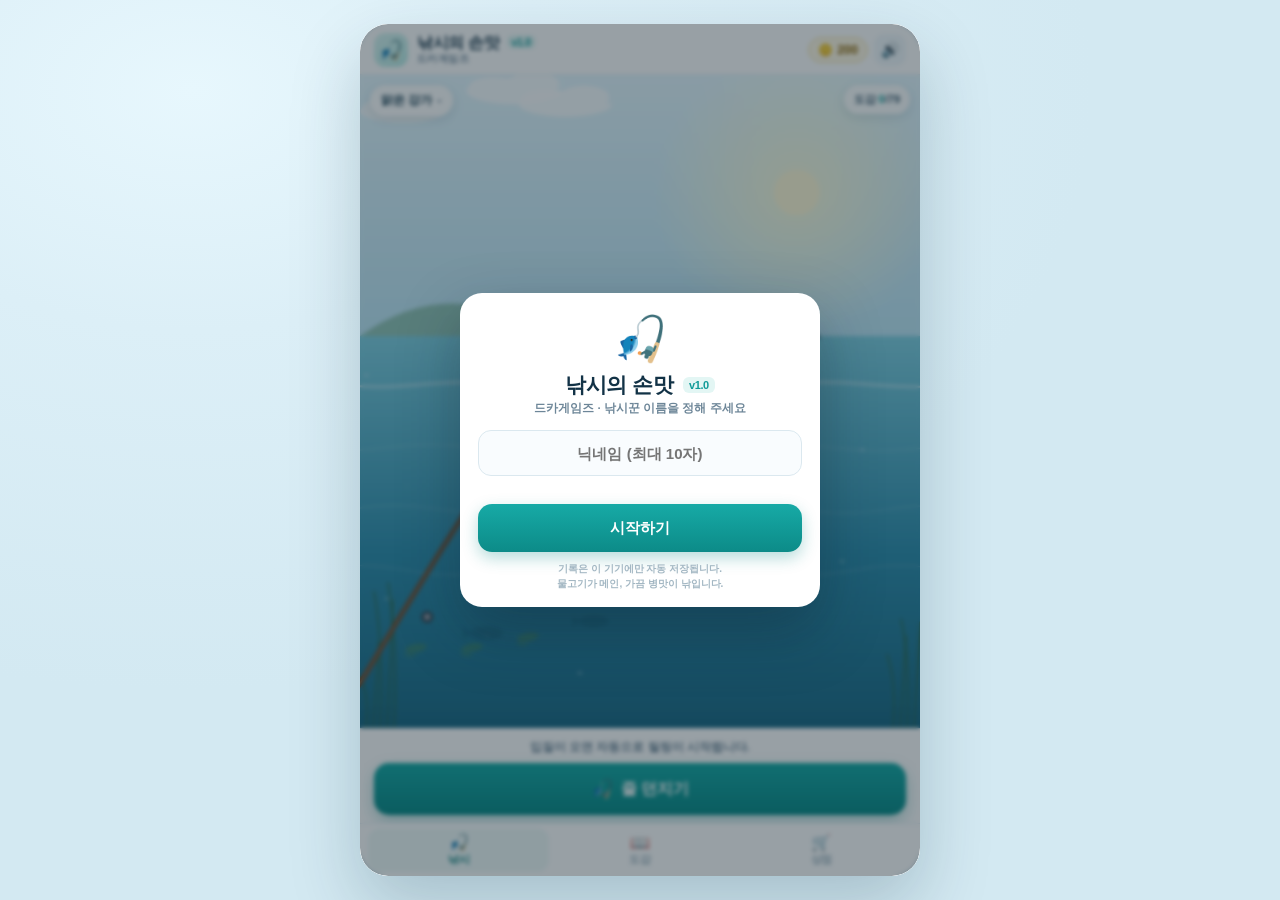
==== commit 7ddfd0bb: "낚시의 손맛 v1.0 — 에어팟 일러스트 가독성 개선" ====
--- a/fishing/index.html
+++ b/fishing/index.html
@@ -1057,14 +1057,16 @@
              ${drop(150,120,3)}${drop(166,116,2)}${bubble(40,60,5)}`;
         break;
       case 'earbud':
-        s = `<rect x="104" y="52" width="15" height="40" rx="7.5" fill="#fff" stroke="#cdd9e3" stroke-width="1.5"/>
-             <ellipse cx="111.5" cy="47" rx="19" ry="16" fill="#fff" stroke="#cdd9e3" stroke-width="1.5"/>
-             <circle cx="111.5" cy="45" r="7" fill="#dfe8ef"/><circle cx="111.5" cy="45" r="2.6" fill="#a9bac7"/>
-             <rect x="107" y="76" width="9" height="3" rx="1.5" fill="#cdd9e3"/>
-             <ellipse cx="68" cy="56" rx="17" ry="14" fill="none" stroke="#b9cbd8" stroke-width="2" stroke-dasharray="4 5" opacity=".8"/>
-             <text x="64" y="62" font-size="16" font-weight="900" fill="#a9bac7" text-anchor="middle">?</text>
-             <path d="M68,74 q-8,10 -14,12" stroke="#b9cbd8" stroke-width="2" fill="none" stroke-dasharray="3 4" opacity=".7"/>
-             ${bubble(160,44,5)}${bubble(176,62,3)}`;
+        s = `<ellipse cx="110" cy="112" rx="60" ry="8" fill="#0b6b7a" opacity=".10"/>
+             <rect x="102" y="50" width="18" height="44" rx="9" fill="#f2f7fa" stroke="#7f96a6" stroke-width="2"/>
+             <ellipse cx="111" cy="44" rx="23" ry="19" fill="#f2f7fa" stroke="#7f96a6" stroke-width="2"/>
+             <circle cx="111" cy="42" r="9" fill="#c3d3df" stroke="#8fa3b1" stroke-width="1.2"/>
+             <circle cx="111" cy="42" r="3.4" fill="#6b8292"/>
+             <rect x="105" y="78" width="12" height="3.5" rx="1.7" fill="#9db1bf"/>
+             <ellipse cx="64" cy="58" rx="20" ry="16" fill="none" stroke="#8fa3b1" stroke-width="2.2" stroke-dasharray="5 5" opacity=".9"/>
+             <text x="58" y="66" font-size="20" font-weight="900" fill="#7d93a3" text-anchor="middle">?</text>
+             <path d="M64,78 q-8,10 -14,13" stroke="#8fa3b1" stroke-width="2" fill="none" stroke-dasharray="3 4" opacity=".8"/>
+             ${bubble(166,44,5)}${bubble(180,62,3)}`;
         break;
       case 'glove':
         s = `<path d="M84,56 L84,42 Q84,34 92,34 Q100,34 100,42 L100,54 L106,54 L106,32 Q106,24 114,24 Q122,24 122,32 L122,54 L128,54 L128,34 Q128,26 136,26 Q144,26 144,34 L144,56 L150,56 L150,44 Q150,36 158,36 Q166,36 166,44 L166,88 Q166,106 148,108 L104,108 Q88,106 84,88 Z"
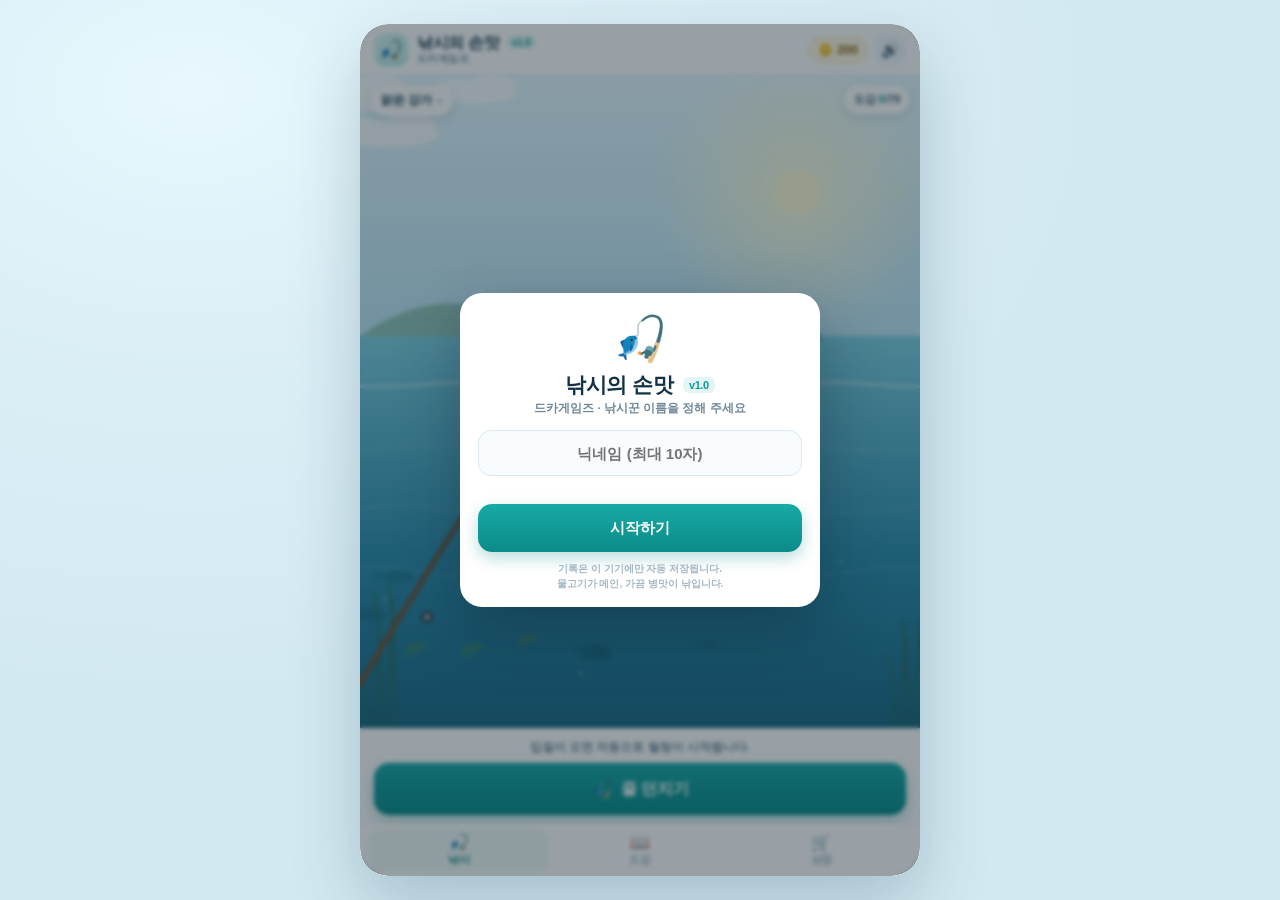
==== commit bee75bbe: "낚시의 손맛 v1.0 — KTX 조우 확률 소폭 상향(심해 잡동사니 중 2.2%)" ====
--- a/fishing/index.html
+++ b/fishing/index.html
@@ -741,7 +741,7 @@
    art:'bigtruck', weight:1.8, fightKey:'bigtruck', dist:80, turns:15, car:true,
    gag:'덤프를 올리면 심해가 쏟아진다. 기사님은 점심시간이라 부재중이다.'},
   {id:'ktx', name:'심해에서 만난 KTX', spots:['deep'], rarity:'junkLegend', min:20000, max:20000, price:22000,
-   art:'ktx', weight:0.9, fightKey:'train', dist:200, turns:26, car:true,
+   art:'ktx', weight:2.2, fightKey:'train', dist:200, turns:26, car:true,
    gag:'200m짜리 심해 열차. 목적지는 "심해역"이고, 다음 역은 없다.'}
 ];
 
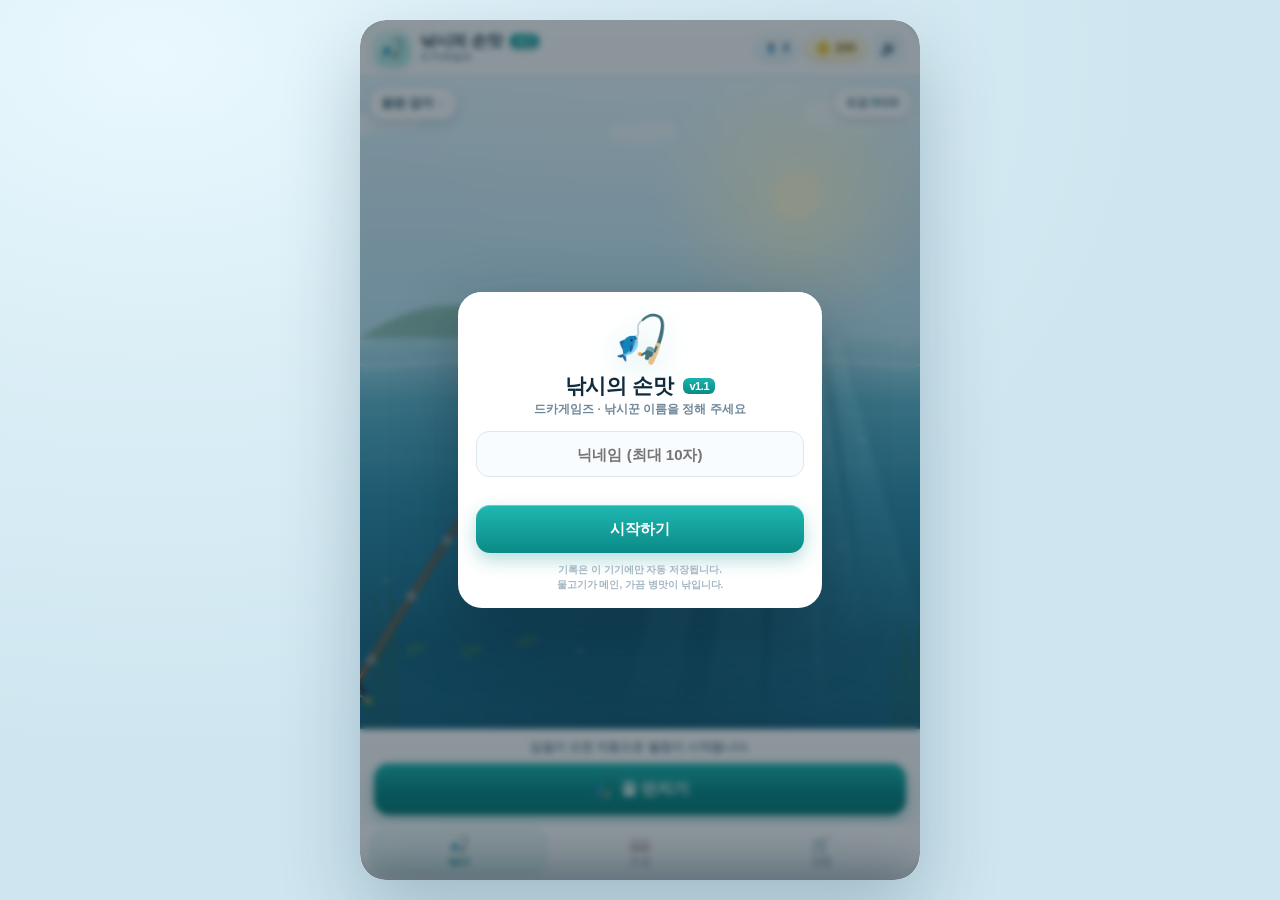
==== commit a98efc1a: "낚시의 손맛 v1.1 — 발악·역행 텐션 난이도, 캐스팅 타이밍 게이지, 낚싯줄 소모(10G), 도감 115종, UI·씬·KTX 일러스트 전면 개선" ====
--- a/fishing/index.html
+++ b/fishing/index.html
@@ -3,19 +3,21 @@
 <head>
 <meta charset="utf-8">
 <meta name="viewport" content="width=device-width, initial-scale=1, maximum-scale=1, user-scalable=no, viewport-fit=cover">
-<title>낚시의 손맛 v1.0 — 드카게임즈</title>
-<meta name="description" content="찌를 던지고, 원형 릴을 돌려 텐션을 맞추며 물고기를 끌어올리는 손맛 낚시 게임. 물고기 55종과 병맛 잡동사니·탈것 23종을 모아 보세요. 드카게임즈 v1.0">
-<meta property="og:title" content="낚시의 손맛 v1.0 — 드카게임즈">
-<meta property="og:description" content="줄 던지고 릴 돌려서 물고기를 잡는 손맛 낚시. 심해에는 KTX가 산다는 소문이…">
+<title>낚시의 손맛 v1.1 — 드카게임즈</title>
+<meta name="description" content="찌를 던지고, 캐스팅 타이밍을 맞추고, 원형 릴을 돌려 텐션과 발악을 버티며 물고기를 끌어올리는 손맛 낚시 게임. 물고기 78종과 병맛 잡동사니·탈것 37종, 총 115종을 모아 보세요. 드카게임즈 v1.1">
+<meta property="og:title" content="낚시의 손맛 v1.1 — 드카게임즈">
+<meta property="og:description" content="캐스팅 타이밍 → 챔질 → 발악 버티기. 심해에는 KTX가 산다는 소문이…">
 <meta property="og:type" content="website">
 <meta name="theme-color" content="#0f9b98">
 <link rel="icon" href="data:image/svg+xml,%3Csvg xmlns='http://www.w3.org/2000/svg' viewBox='0 0 100 100'%3E%3Ctext y='.9em' font-size='90'%3E🎣%3C/text%3E%3C/svg%3E">
 <style>*{margin:0;padding:0;box-sizing:border-box;-webkit-tap-highlight-color:transparent}
 :root{
-  --bg:#e9f5fa;--ink:#123246;--ink2:#3d5c70;--sub:#6d8698;--line:#e3eef4;
-  --teal:#0f9b98;--teal-d:#0b7f7d;--teal-l:#e3f6f4;
+  --bg:#e9f5fa;--ink:#0f2b3d;--ink2:#3a5a70;--sub:#6d8698;--line:#e2ecf3;
+  --teal:#0f9b98;--teal-d:#0b7f7d;--teal-l:#e3f6f4;--teal-glow:rgba(15,155,152,.28);
   --gold:#f0b429;--danger:#e05a4f;--safe:#22a06b;--slack:#6aa9d6;
-  --card:#ffffff;--shadow:0 10px 30px rgba(18,50,70,.10);
+  --card:#ffffff;--shadow:0 10px 26px rgba(15,45,66,.10);
+  --crank:clamp(116px,31vw,138px);
+  --tencol:#2fd4c6;
 }
 html,body{height:100%}
 body{
@@ -23,6 +25,7 @@
   color:var(--ink);background:linear-gradient(160deg,#dff1f8 0%,#eef8fb 45%,#e2f1f7 100%);
   overflow:hidden;overscroll-behavior:none;
   display:flex;align-items:center;justify-content:center;
+  -webkit-font-smoothing:antialiased;
 }
 button{font-family:inherit;color:inherit;border:0;background:none;cursor:pointer}
 input{font-family:inherit}
@@ -31,209 +34,411 @@
   display:flex;flex-direction:column;background:#f6fbfd;overflow:hidden;
 }
 @media(min-width:700px){
-  #app{border-radius:28px;box-shadow:0 30px 70px rgba(10,45,65,.22);height:min(100dvh - 48px,920px)}
-  body{background:radial-gradient(900px 600px at 15% 10%,#e7f7fd 0%,#dceff7 40%,#d3e9f2 100%)}
+  #app{border-radius:26px;box-shadow:0 34px 80px rgba(10,45,65,.24);height:min(100dvh - 40px,900px)}
+  body{background:radial-gradient(1000px 700px at 12% 6%,#e9f8fe 0%,#dceff7 40%,#cfe6f0 100%)}
 }
 
 /* ---------- top bar ---------- */
 .topbar{display:flex;align-items:center;justify-content:space-between;gap:8px;
-  padding:9px 14px 7px;background:#fff;border-bottom:1px solid var(--line);flex:0 0 auto;z-index:5}
-.brand{display:flex;align-items:center;gap:9px;min-width:0}
-.logo{width:34px;height:34px;border-radius:11px;background:linear-gradient(145deg,#d9f4f1,#b9ece6);
-  display:grid;place-items:center;font-size:19px;flex:0 0 auto}
-.brand h1{font-size:15.5px;font-weight:800;letter-spacing:-.3px;line-height:1.15;white-space:nowrap}
-.brand h1 .ver{font-size:10.5px;font-weight:700;color:var(--teal);background:var(--teal-l);
-  padding:1px 5px;border-radius:6px;vertical-align:2px;margin-left:3px}
-.brand p{font-size:9.5px;color:var(--sub);letter-spacing:.4px;font-weight:600;margin-top:1px}
+  padding:10px 14px 9px;background:linear-gradient(180deg,#fff,#fcfefe);
+  border-bottom:1px solid var(--line);flex:0 0 auto;z-index:5}
+.brand{display:flex;align-items:center;gap:10px;min-width:0}
+.logo{width:36px;height:36px;border-radius:12px;
+  background:linear-gradient(150deg,#e8fbf8,#b7ece5 60%,#9fe4dc);
+  display:grid;place-items:center;font-size:19px;flex:0 0 auto;
+  box-shadow:0 3px 10px rgba(15,155,152,.18),inset 0 1px 0 #fff}
+.brandTx{min-width:0}
+.brand h1{font-size:15.5px;font-weight:800;letter-spacing:-.35px;line-height:1.15;white-space:nowrap}
+.brand h1 .ver{font-size:10px;font-weight:800;color:#fff;background:linear-gradient(180deg,#19b3ad,#0b8a87);
+  padding:1.5px 5.5px;border-radius:6px;vertical-align:2px;margin-left:4px;
+  box-shadow:0 2px 6px rgba(11,138,135,.28)}
+.brand p{font-size:9.5px;color:var(--sub);letter-spacing:.5px;font-weight:700;margin-top:1px}
 .top-actions{display:flex;align-items:center;gap:6px;flex:0 0 auto}
-.gold{display:flex;align-items:center;gap:4px;background:#fff8e5;border:1px solid #f7e3ab;
-  padding:5px 9px;border-radius:999px;font-size:12.5px;font-weight:800;color:#8a6100}
+.gold{display:flex;align-items:center;gap:4px;background:linear-gradient(180deg,#fffaea,#fff2cf);
+  border:1px solid #f6e2a6;padding:5px 10px;border-radius:999px;font-size:12.5px;font-weight:800;color:#8a6100;
+  box-shadow:inset 0 1px 0 #fff,0 2px 6px rgba(160,110,0,.10)}
 .gold span{font-size:12px}
-.icon-btn{width:32px;height:32px;border-radius:10px;background:#f2f8fb;display:grid;place-items:center;font-size:15px}
+.line-chip{display:flex;align-items:center;gap:4px;background:linear-gradient(180deg,#f4fbff,#e9f5fb);
+  border:1px solid #d8e9f2;padding:5px 9px;border-radius:999px;font-size:12.5px;font-weight:800;color:#24556e;
+  box-shadow:inset 0 1px 0 #fff,0 2px 6px rgba(20,70,90,.08)}
+.line-chip span{font-size:11.5px;opacity:.9}
+.line-chip.low{background:linear-gradient(180deg,#fff0ec,#ffe3dc);border-color:#f6c9bf;color:#b4392a;
+  animation:lineLow 1.5s infinite alternate}
+@keyframes lineLow{from{box-shadow:inset 0 1px 0 #fff,0 0 0 rgba(224,90,79,0)}to{box-shadow:inset 0 1px 0 #fff,0 0 10px rgba(224,90,79,.3)}}
+.icon-btn{width:33px;height:33px;border-radius:11px;background:#f2f8fb;display:grid;place-items:center;font-size:15px;
+  box-shadow:inset 0 0 0 1px rgba(20,70,90,.04)}
 .icon-btn:active{transform:scale(.94)}
+.dexline{height:2px;background:#eaf3f7;flex:0 0 auto;z-index:6}
+.dexline i{display:block;height:100%;width:0%;background:linear-gradient(90deg,#19b3ad,#5fd3c6);transition:width .4s ease}
 
 /* ---------- stage ---------- */
-.stage{position:relative;flex:1 1 auto;min-height:0;overflow:hidden;background:#bfe6f7}
+.stage{position:relative;flex:1 1 auto;min-height:170px;overflow:hidden;background:#bfe6f7}
 #scene{position:absolute;inset:0;width:100%;height:100%;display:block}
+.stage-shade{position:absolute;inset:0;pointer-events:none;z-index:2;
+  background:
+    radial-gradient(120% 80% at 50% 0%,rgba(255,255,255,.18),transparent 42%),
+    radial-gradient(100% 60% at 50% 100%,rgba(6,40,58,.20),transparent 55%)}
 .stage-ui{position:absolute;top:10px;left:10px;right:10px;display:flex;justify-content:space-between;
-  align-items:flex-start;gap:8px;pointer-events:none;z-index:3}
-.spot-chip{pointer-events:auto;display:flex;align-items:center;gap:5px;background:rgba(255,255,255,.92);
-  backdrop-filter:blur(6px);padding:7px 11px;border-radius:999px;font-size:12px;font-weight:800;
-  box-shadow:0 3px 12px rgba(10,40,60,.14);color:#153c50}
-.spot-chip i{font-style:normal;font-size:9px;color:var(--sub)}
-.dex-chip{pointer-events:auto;background:rgba(255,255,255,.9);backdrop-filter:blur(6px);
-  padding:7px 10px;border-radius:999px;font-size:11px;font-weight:700;color:var(--ink2);
-  box-shadow:0 3px 12px rgba(10,40,60,.12)}
-.dex-chip b{color:var(--teal)}
+  align-items:flex-start;gap:8px;pointer-events:none;z-index:4}
+.spot-chip{pointer-events:auto;display:flex;align-items:center;gap:6px;background:rgba(255,255,255,.94);
+  backdrop-filter:blur(8px);padding:7px 12px;border-radius:999px;font-size:12px;font-weight:800;
+  box-shadow:0 4px 14px rgba(10,40,60,.16),inset 0 0 0 1px rgba(255,255,255,.7);color:#123c50}
+.spot-chip i{font-style:normal;font-size:9px;color:var(--sub);margin-top:1px}
+.dex-chip{pointer-events:auto;background:rgba(255,255,255,.92);backdrop-filter:blur(8px);
+  padding:7px 11px;border-radius:999px;font-size:11px;font-weight:700;color:var(--ink2);
+  box-shadow:0 4px 14px rgba(10,40,60,.14),inset 0 0 0 1px rgba(255,255,255,.7)}
+.dex-chip b{color:var(--teal-d);font-weight:900;font-variant-numeric:tabular-nums}
 .stage-msg{position:absolute;left:50%;bottom:14px;transform:translateX(-50%) translateY(8px);
-  background:rgba(12,42,58,.78);color:#fff;font-size:12px;font-weight:600;line-height:1.35;
-  padding:7px 14px;border-radius:999px;max-width:86%;text-align:center;opacity:0;transition:.25s;
-  pointer-events:none;z-index:4;white-space:nowrap;overflow:hidden;text-overflow:ellipsis}
+  background:rgba(10,38,54,.82);color:#fff;font-size:12px;font-weight:600;line-height:1.35;
+  padding:7px 14px;border-radius:999px;max-width:88%;text-align:center;opacity:0;transition:.25s;
+  pointer-events:none;z-index:5;white-space:nowrap;overflow:hidden;text-overflow:ellipsis;
+  box-shadow:0 6px 18px rgba(6,30,44,.28);backdrop-filter:blur(4px)}
 .stage-msg.on{opacity:1;transform:translateX(-50%) translateY(0)}
 .bite-flash{position:absolute;inset:0;display:grid;place-items:center;pointer-events:none;z-index:6}
-.bite-flash span{font-size:70px;font-weight:900;color:#fff;text-shadow:0 6px 24px rgba(224,90,79,.85),0 0 0 6px rgba(224,90,79,.25);
+.bite-flash span{font-size:74px;font-weight:900;color:#fff;
+  text-shadow:0 8px 26px rgba(224,90,79,.9),0 0 0 7px rgba(224,90,79,.22);
   opacity:0;transform:scale(.4);transition:.12s}
 .bite-flash.on span{opacity:1;transform:scale(1);animation:pop .55s ease-out}
 @keyframes pop{0%{transform:scale(.5)}45%{transform:scale(1.25)}100%{transform:scale(1)}}
-.fight-tip{position:absolute;left:50%;top:52px;transform:translateX(-50%);z-index:5;
-  font-size:12.5px;font-weight:900;color:#fff;background:rgba(224,90,79,.92);
-  padding:5px 13px;border-radius:999px;opacity:0;transition:.18s;pointer-events:none;white-space:nowrap}
+.fight-tip{position:absolute;left:50%;top:84px;transform:translateX(-50%);z-index:5;
+  font-size:12.5px;font-weight:900;color:#fff;background:rgba(224,90,79,.94);
+  padding:5px 13px;border-radius:999px;opacity:0;transition:.18s;pointer-events:none;white-space:nowrap;
+  box-shadow:0 5px 16px rgba(224,90,79,.35)}
 .fight-tip.on{opacity:1}
-.fight-tip.calm{background:rgba(15,155,152,.92)}
+.fight-tip.calm{background:rgba(15,155,152,.94);box-shadow:0 5px 16px rgba(15,155,152,.32)}
+.fight-tip.burst{background:linear-gradient(180deg,#ff7a5c,#dd3a26);animation:burstBob .3s infinite alternate}
+
+.burst-badge{position:absolute;left:50%;top:42px;transform:translate(-50%,-8px) scale(.92);z-index:6;
+  display:flex;align-items:center;gap:7px;background:linear-gradient(180deg,#ff8164,#d8341f);
+  color:#fff;padding:5px 13px 5px 11px;border-radius:999px;
+  box-shadow:0 8px 22px rgba(216,52,31,.45),inset 0 1px 0 rgba(255,255,255,.35);
+  opacity:0;pointer-events:none;transition:.16s}
+.burst-badge b{font-size:13px;font-weight:900;letter-spacing:-.2px}
+.burst-badge small{font-size:9.5px;font-weight:800;opacity:.92;background:rgba(255,255,255,.2);
+  padding:1.5px 6px;border-radius:999px}
+.burst-badge.on{opacity:1;transform:translate(-50%,0) scale(1);animation:burstBob .3s infinite alternate}
+@keyframes burstBob{from{transform:translate(-50%,0) scale(1)}to{transform:translate(-50%,-3px) scale(1.02)}}
+
+.castBadge{position:absolute;left:50%;top:36%;transform:translate(-50%,-50%) scale(.7);z-index:7;
+  font-size:31px;font-weight:900;letter-spacing:1px;opacity:0;pointer-events:none;
+  color:#fff;text-shadow:0 3px 0 rgba(10,40,60,.28),0 6px 22px rgba(10,40,60,.55);transition:opacity .16s}
+.castBadge.on{opacity:1;animation:castPop .62s cubic-bezier(.2,1.5,.4,1) both}
+.castBadge.perfect{color:#ffe27a;text-shadow:0 0 18px rgba(255,214,64,.85),0 6px 22px rgba(120,70,0,.55)}
+.castBadge.good{color:#b8f5dc;text-shadow:0 0 16px rgba(46,200,150,.75),0 6px 20px rgba(0,50,40,.5)}
+@keyframes castPop{0%{transform:translate(-50%,-50%) scale(.5);opacity:0}
+  35%{transform:translate(-50%,-50%) scale(1.22);opacity:1}
+  60%{transform:translate(-50%,-50%) scale(1);opacity:1}
+  100%{transform:translate(-50%,-48%) scale(1.02);opacity:1}}
 
 /* ---------- deck ---------- */
-.deck{flex:0 0 auto;background:#fff;border-top:1px solid var(--line);
-  padding:10px 14px calc(8px + env(safe-area-inset-bottom,0px));box-shadow:0 -6px 20px rgba(20,60,80,.05);z-index:5}
+.deck{flex:0 0 auto;background:linear-gradient(180deg,#fff,#fbfdfe);border-top:1px solid var(--line);
+  padding:9px 14px calc(8px + env(safe-area-inset-bottom,0px));box-shadow:0 -8px 24px rgba(20,60,80,.06);z-index:5}
 .view{display:none}
 .view.is-on{display:block}
-.hint{font-size:11.5px;color:var(--sub);text-align:center;line-height:1.4;margin-bottom:8px;font-weight:600}
+.hint{font-size:11.5px;color:var(--sub);text-align:center;line-height:1.4;margin-bottom:8px;font-weight:700}
 .hint b{color:var(--teal-d);font-weight:800}
 .hint.small{font-size:10.5px;margin:5px 0 0}
-.castBtn{width:100%;height:52px;border-radius:15px;background:linear-gradient(180deg,#17aaa6,#0c8b88);
+.castBtn{width:100%;height:52px;border-radius:15px;
+  background:linear-gradient(180deg,#1fb8b2,#0b8a87 55%,#0a7d7a);
   color:#fff;font-size:16px;font-weight:800;letter-spacing:-.2px;display:flex;align-items:center;
-  justify-content:center;gap:8px;box-shadow:0 6px 16px rgba(12,139,136,.32);transition:.12s}
+  justify-content:center;gap:8px;position:relative;overflow:hidden;
+  box-shadow:0 7px 18px rgba(11,138,135,.34),inset 0 1px 0 rgba(255,255,255,.35),inset 0 -2px 0 rgba(0,0,0,.12);
+  transition:transform .1s,box-shadow .15s}
+.castBtn::after{content:"";position:absolute;top:0;left:-40%;width:40%;height:100%;
+  background:linear-gradient(100deg,transparent,rgba(255,255,255,.35),transparent);
+  animation:btnShine 4.6s infinite}
+@keyframes btnShine{0%{left:-45%}55%{left:120%}100%{left:120%}}
 .castBtn .ico{font-size:18px}
-.castBtn:active{transform:translateY(2px) scale(.995);box-shadow:0 3px 8px rgba(12,139,136,.3)}
-.castBtn.hook{background:linear-gradient(180deg,#f0665a,#d94a3e);box-shadow:0 6px 16px rgba(217,74,62,.32);font-size:18px}
-.cast-disabled{opacity:.5;pointer-events:none}
-.waitStatus{height:52px;border-radius:15px;background:#f1faf9;display:flex;align-items:center;justify-content:center;gap:7px}
+.castBtn:active{transform:translateY(2px) scale(.997);box-shadow:0 3px 9px rgba(11,138,135,.3)}
+.castBtn.aiming{background:linear-gradient(180deg,#ffb54a,#f08a1e 55%,#d9770f);
+  box-shadow:0 7px 20px rgba(240,138,30,.4),inset 0 1px 0 rgba(255,255,255,.45),inset 0 -2px 0 rgba(0,0,0,.12);
+  animation:aimPulse .5s infinite alternate}
+@keyframes aimPulse{from{transform:scale(1)}to{transform:scale(1.015)}}
+.cast-disabled{opacity:.45;pointer-events:none;filter:grayscale(.3)}
+
+/* line store (no lines left) */
+.lineStore{display:none;flex-direction:column;gap:6px;margin-bottom:2px}
+.lineStore.on{display:flex}
+.lineStore.on + .hint{display:none}
+.ls-tx{display:flex;align-items:baseline;justify-content:center;gap:6px;flex-wrap:wrap;text-align:center}
+.ls-tx b{font-size:12.5px;font-weight:900;color:#c23b2f}
+.ls-tx span{font-size:10.5px;font-weight:700;color:var(--sub)}
+.ls-buy{width:100%;height:44px;border-radius:13px;font-size:13.5px;font-weight:900;color:#fff;
+  background:linear-gradient(180deg,#1fb8b2,#0b8a87);box-shadow:0 6px 16px rgba(11,138,135,.28),inset 0 1px 0 rgba(255,255,255,.3)}
+.ls-buy em{font-style:normal;font-size:11.5px;font-weight:900;background:rgba(255,255,255,.22);padding:1.5px 7px;
+  border-radius:999px;margin-left:4px}
+.ls-buy:disabled{background:#eef3f6;color:#a3b7c3;box-shadow:none}
+.ls-free{width:100%;height:38px;border-radius:12px;font-size:11.5px;font-weight:800;color:#8a6100;
+  background:#fff5da;box-shadow:inset 0 0 0 1px #f4e3b4;display:none}
+.ls-free.on{display:block}
+
+/* cast gauge */
+.castGauge{height:0;opacity:0;overflow:hidden;transition:height .18s ease,opacity .18s ease,margin .18s}
+.castGauge.on{height:32px;opacity:1;margin-bottom:8px}
+.cg-track{position:relative;height:16px;border-radius:999px;overflow:hidden;background:#eef4f7;
+  box-shadow:inset 0 1px 3px rgba(20,60,80,.14)}
+.cg-zone{position:absolute;top:0;bottom:0;display:block}
+.cg-zone.g1,.cg-zone.g2{background:linear-gradient(180deg,#eaf1f6,#e2ebf2)}
+.cg-zone.good{background:linear-gradient(180deg,#d8f5e7,#bdeacf)}
+.cg-zone.good.l{left:28%;width:17.5%}
+.cg-zone.perfect{left:45.5%;width:9%;background:linear-gradient(180deg,#ffeaa6,#f3c02c);
+  box-shadow:0 0 12px rgba(243,192,44,.75)}
+.cg-zone.good.r{left:54.5%;width:17.5%}
+.cg-zone.g2{left:72%;width:28%}
+.cg-needle{position:absolute;top:-3px;bottom:-3px;width:4px;margin-left:-2px;border-radius:3px;
+  background:#123246;box-shadow:0 0 0 2px #fff,0 2px 8px rgba(0,0,0,.22);will-change:left}
+.cg-needle.perfect{background:#b9790a;box-shadow:0 0 0 2px #fff,0 0 15px rgba(243,192,44,.95)}
+.cg-labels{display:flex;justify-content:space-between;font-size:8px;font-weight:800;color:#9db2be;
+  margin-top:3px;padding:0 2px;letter-spacing:.2px}
+.cg-labels .pf{color:#b9790a}
+.castGauge.hot .cg-track{box-shadow:0 0 0 2px rgba(243,192,44,.7),inset 0 1px 3px rgba(20,60,80,.14)}
+
+.waitStatus{height:52px;border-radius:15px;background:linear-gradient(180deg,#f1faf9,#eaf7f5);
+  display:flex;align-items:center;justify-content:center;gap:7px;
+  box-shadow:inset 0 0 0 1px rgba(15,155,152,.07)}
 .wdot{width:8px;height:8px;border-radius:50%;background:#7fd0c8;animation:waitPulse 1.1s infinite}
 .wdot:nth-child(2){animation-delay:.18s}.wdot:nth-child(3){animation-delay:.36s}
 @keyframes waitPulse{0%,100%{opacity:.25;transform:scale(.82)}50%{opacity:1;transform:scale(1.12)}}
-.miniBtn{display:block;margin:6px auto 0;font-size:10.5px;font-weight:800;color:#93a9b6;background:#f4f9fb;padding:6px 12px;border-radius:999px}
+.miniBtn{display:block;margin:6px auto 0;font-size:10.5px;font-weight:800;color:#93a9b6;background:#f4f9fb;
+  padding:6px 13px;border-radius:999px}
 .miniBtn:active{transform:scale(.97)}
 
+/* bite view */
+.hookBar{height:10px;border-radius:999px;background:#f3e7e5;overflow:hidden;margin:2px 0 9px;
+  box-shadow:inset 0 1px 2px rgba(120,40,30,.12)}
+.hookBar b{display:block;height:100%;width:100%;border-radius:999px;
+  background:linear-gradient(90deg,#e0432f,#f08a1e 60%,#f7c948);transition:width .05s linear}
+.hookBtn{width:100%;height:54px;border-radius:16px;color:#fff;font-size:19px;font-weight:900;letter-spacing:.5px;
+  background:linear-gradient(180deg,#ff6a58,#d8341f 60%,#c22a17);
+  box-shadow:0 8px 22px rgba(200,50,30,.4),inset 0 1px 0 rgba(255,255,255,.35);
+  animation:hookPulse .42s infinite alternate}
+@keyframes hookPulse{from{transform:scale(1)}to{transform:scale(1.02)}}
+.hookBtn:active{transform:translateY(2px) scale(.99)}
+
 /* reel view */
-.reelWrap{display:flex;align-items:center;gap:10px}
-.gauges{flex:1 1 auto;min-width:0;display:flex;flex-direction:column;gap:8px}
-.g-top{display:flex;align-items:baseline;justify-content:space-between;gap:6px;margin-bottom:3px}
-.g-label{font-size:10.5px;font-weight:800;color:var(--sub);letter-spacing:.2px}
-.g-val{font-size:12.5px;font-weight:900;color:var(--ink);font-variant-numeric:tabular-nums}
-.g-val small{font-size:9.5px;font-weight:700;color:var(--sub);margin-left:1px}
-.track{position:relative;height:13px;border-radius:999px;background:#eef4f7;overflow:hidden}
+.reelWrap{display:flex;align-items:center;gap:12px}
+.gauges{flex:1 1 auto;min-width:0;display:flex;flex-direction:column;gap:9px}
+.gauge{min-width:0}
+.g-top{display:flex;align-items:baseline;justify-content:space-between;gap:6px;margin-bottom:4px}
+.g-label{font-size:10.5px;font-weight:800;color:var(--sub);letter-spacing:.1px;display:flex;align-items:center;gap:5px}
+.g-val{font-size:13px;font-weight:900;color:var(--ink);font-variant-numeric:tabular-nums}
+.tenBadge{font-style:normal;font-size:8.5px;font-weight:900;color:#fff;background:#e05a4f;
+  padding:1px 5px;border-radius:5px;opacity:0;transform:scale(.8);transition:.15s;letter-spacing:0}
+.tenBadge.on{opacity:1;transform:scale(1)}
+.tenWrap.burst .tenBadge{opacity:1;transform:scale(1)}
+
+/* line buy in shop */
+.linecard{border-color:rgba(15,155,152,.22);background:linear-gradient(180deg,#fbfffe,#f4fbfa)}
+.linebuy{display:flex;flex-direction:column;gap:4px;flex:0 0 auto}
+.linebuy button{min-width:62px;height:29px;border-radius:9px;font-size:10.5px;font-weight:900;padding:0 7px;
+  background:linear-gradient(180deg,#1fb8b2,#0b8a87);color:#fff;line-height:1.05;
+  box-shadow:0 3px 9px rgba(11,138,135,.22),inset 0 1px 0 rgba(255,255,255,.25)}
+.linebuy button small{display:block;font-size:8.5px;font-weight:800;opacity:.9}
+.linebuy button:disabled{background:#edf3f6;color:#a9bcc7;box-shadow:none}
+.track{position:relative;height:13px;border-radius:999px;background:#eef4f7;overflow:hidden;
+  box-shadow:inset 0 1px 2px rgba(20,60,80,.10)}
 .track .fill{position:absolute;left:0;top:0;bottom:0;width:0%;border-radius:999px;
-  background:linear-gradient(90deg,#4fc3bd,#0f9b98);transition:width .08s linear}
+  background:linear-gradient(90deg,#5fe0d6,#16b3ac 45%,#0a8f8b 100%);transition:width .08s linear;
+  box-shadow:0 0 12px rgba(18,180,172,.45),inset 0 1px 0 rgba(255,255,255,.5)}
+.track .fill::after{content:"";position:absolute;inset:0;border-radius:999px;
+  background:linear-gradient(180deg,rgba(255,255,255,.5),rgba(255,255,255,.05) 55%,rgba(0,0,0,.06))}
+.track .fill::before{content:"";position:absolute;right:-1px;top:-1px;bottom:-1px;width:3px;border-radius:999px;
+  background:#eafefb;box-shadow:0 0 6px rgba(230,255,250,.95)}
 .prog-fish{position:absolute;top:50%;font-size:12px;transform:translate(-50%,-50%);transition:left .08s linear;
-  filter:drop-shadow(0 1px 1px rgba(0,0,0,.15))}
-.zones{position:relative;height:16px;border-radius:999px;overflow:hidden;background:#eef4f7}
-.zones i{position:absolute;top:0;bottom:0}
-.zones .z-slack{left:0;width:32%;background:#dcecf8}
-.zones .z-safe{left:32%;width:48%;background:#d6f3e4}
-.zones .z-danger{left:80%;width:20%;background:#ffe0dc}
-.zones .z-mark{position:absolute;top:-2px;bottom:-2px;width:3px;border-radius:2px;background:#123246;
-  box-shadow:0 0 0 1.5px #fff;transition:left .08s linear;z-index:2}
-.zones .z-flash{position:absolute;inset:0;background:#e05a4f;opacity:0;z-index:3}
-.zones.danger .z-flash{animation:flash .45s infinite alternate}
-@keyframes flash{from{opacity:0}to{opacity:.28}}
-.zoneLegend{display:flex;justify-content:space-between;font-size:8.5px;color:#9aafbd;margin-top:2px;font-weight:700}
+  filter:drop-shadow(0 1px 2px rgba(0,0,0,.22));z-index:2}
+
+.tenWrap{position:relative;height:18px;border-radius:999px;overflow:hidden;background:#eef4f7;
+  box-shadow:inset 0 1px 3px rgba(20,60,80,.13);transition:box-shadow .15s}
+.tenZones{position:absolute;inset:0;display:block}
+.tz{position:absolute;top:0;bottom:0}
+.tz.slack{left:0;width:30%;background:linear-gradient(180deg,#e4eef8,#d9e8f4)}
+.tz.safe{left:30%;width:50%;background:linear-gradient(180deg,#e2f6ec,#d3f0e1)}
+.tz.danger{left:80%;width:20%;background:linear-gradient(180deg,#ffded9,#ffcbc2)}
+.tenFill{position:absolute;left:0;top:0;bottom:0;width:0%;border-radius:999px;opacity:.95;
+  background:#1fb3aa;transition:width .07s linear,background-color .25s;
+  box-shadow:inset 0 1px 0 rgba(255,255,255,.45),0 0 10px rgba(31,179,170,.35)}
+.tenWrap .z-mark{position:absolute;top:-2px;bottom:-2px;width:4px;margin-left:-2px;border-radius:3px;
+  background:#0f2b3d;box-shadow:0 0 0 1.5px #fff,0 1px 5px rgba(0,0,0,.2);z-index:3;transition:left .07s linear}
+.tenPulse{position:absolute;inset:0;border-radius:999px;background:radial-gradient(60% 100% at 90% 50%,rgba(224,90,79,.55),transparent 70%);
+  opacity:0;pointer-events:none}
+.tenWrap.danger{box-shadow:0 0 0 2px rgba(224,90,79,.5),0 0 16px rgba(224,90,79,.36),inset 0 1px 3px rgba(20,60,80,.13);
+  animation:dangerPulse .62s infinite alternate}
+.tenWrap.danger .tenPulse{opacity:1;animation:dangerPulse .62s infinite alternate}
+.tenWrap.burst{box-shadow:0 0 0 2px rgba(224,90,79,.85),0 0 22px rgba(255,110,60,.55),inset 0 1px 3px rgba(20,60,80,.13);
+  animation:burstShake .26s infinite}
+@keyframes dangerPulse{from{filter:brightness(1)}to{filter:brightness(1.08)}}
+@keyframes burstShake{0%{transform:translateX(0)}25%{transform:translateX(-1.2px)}75%{transform:translateX(1.2px)}100%{transform:translateX(0)}}
+.zoneLegend{display:flex;justify-content:space-between;font-size:8.5px;color:#9aafbd;margin-top:2px;font-weight:800}
+.zoneLegend span:nth-child(2){margin-left:6px}
 .dangerLine{position:relative;height:4px;border-radius:2px;background:#f1f5f8;margin-top:4px;overflow:hidden}
-.dangerLine b{display:block;height:100%;width:0%;background:#e05a4f;transition:width .1s linear}
+.dangerLine b{display:block;height:100%;width:0%;border-radius:2px;
+  background:linear-gradient(90deg,#f0b429,#e05a4f);transition:width .1s linear}
 
 /* crank */
-.crank{position:relative;width:132px;height:132px;flex:0 0 auto;touch-action:none;user-select:none;
-  border-radius:50%;background:radial-gradient(circle at 34% 28%,#f7fdfe,#dbeef3 60%,#c7e3ea 100%);
-  box-shadow:inset 0 2px 6px rgba(255,255,255,.9),inset 0 -4px 10px rgba(30,80,100,.12),0 6px 16px rgba(20,70,90,.16);
-  display:grid;place-items:center}
-.crank::before{content:"";position:absolute;inset:9px;border-radius:50%;border:2px dashed rgba(15,155,152,.28)}
+.crank{position:relative;width:var(--crank);height:var(--crank);flex:0 0 auto;touch-action:none;user-select:none;
+  border-radius:50%;display:grid;place-items:center;
+  background:
+    radial-gradient(circle at 30% 24%,#5d6e7c 0%,#3a4a57 26%,#24313b 52%,#151f27 78%,#0d141a 100%);
+  box-shadow:
+    0 12px 26px rgba(9,30,44,.34),
+    0 2px 0 rgba(255,255,255,.09) inset,
+    0 -10px 20px rgba(0,0,0,.5) inset,
+    0 0 0 1px rgba(255,255,255,.09);}
+.crank::before{content:"";position:absolute;inset:0;border-radius:50%;pointer-events:none;opacity:.5;
+  background:
+    repeating-conic-gradient(from 0deg,rgba(255,255,255,.055) 0deg 3deg,transparent 3deg 6deg),
+    repeating-linear-gradient(45deg,rgba(255,255,255,.035) 0 2px,transparent 2px 5px),
+    repeating-linear-gradient(-45deg,rgba(0,0,0,.16) 0 2px,transparent 2px 5px);
+  mask:radial-gradient(circle,#000 62%,transparent 74%);
+  -webkit-mask:radial-gradient(circle,#000 62%,transparent 74%)}
+.crank-ring{position:absolute;inset:0;width:100%;height:100%;transform:rotate(-90deg);pointer-events:none}
+.cr-bg{fill:none;stroke:rgba(255,255,255,.13);stroke-width:4}
+.cr-arc{fill:none;stroke:#2fd4c6;stroke-width:4;stroke-linecap:round;
+  stroke-dasharray:339.29;stroke-dashoffset:339.29;
+  filter:drop-shadow(0 0 4px rgba(47,212,198,.55));transition:stroke-dashoffset .08s linear}
+.cr-tenbg{fill:none;stroke:rgba(0,0,0,.35);stroke-width:5}
+.cr-ten{fill:none;stroke:var(--tencol);stroke-width:5;stroke-linecap:round;
+  stroke-dasharray:295.31;stroke-dashoffset:295.31;opacity:.9;
+  filter:drop-shadow(0 0 5px var(--tencol));transition:stroke-dashoffset .07s linear}
 .crank .rot{position:absolute;inset:0;border-radius:50%;will-change:transform}
-.crank .rot .spoke{position:absolute;left:50%;top:50%;width:2px;height:44px;background:rgba(15,155,152,.22);
-  transform-origin:50% 0;border-radius:2px}
-.crank .rot .s2{transform:rotate(120deg)}.crank .rot .s3{transform:rotate(240deg)}
-.crank .knob{position:absolute;left:50%;top:50%;width:30px;height:30px;margin:-15px 0 0 -15px;
-  transform:translate(0,-47px);border-radius:50%;background:linear-gradient(160deg,#ffd97a,#f0a91f);
-  box-shadow:0 3px 8px rgba(150,100,10,.35),inset 0 2px 3px rgba(255,255,255,.75);border:2px solid #fff}
+.crank .rot::before{content:"";position:absolute;inset:10%;border-radius:50%;pointer-events:none;
+  background:conic-gradient(from 190deg,rgba(47,212,198,0) 0deg,rgba(47,212,198,0) 195deg,rgba(110,240,228,.34) 320deg,rgba(47,212,198,0) 360deg);
+  opacity:calc(var(--burn,0) * .95);filter:blur(1.5px)}
+.crank .rot .arm{position:absolute;left:50%;top:20%;width:9px;height:30%;margin-left:-4.5px;border-radius:5px;
+  background:linear-gradient(90deg,#5d6e7c,#eef6fa 34%,#ffffff 46%,#9fb0bc 62%,#4d5d6a);
+  box-shadow:0 3px 9px rgba(0,0,0,.5),inset 0 0 1px rgba(255,255,255,.9)}
+.crank .rot .knob{position:absolute;left:50%;top:4.5%;width:27px;height:27px;margin-left:-13.5px;border-radius:50%;
+  background:radial-gradient(circle at 34% 28%,#fff0be,#f5c33f 46%,#e0a018 68%,#a26c07 100%);
+  box-shadow:0 5px 12px rgba(0,0,0,.45),inset 0 2px 3px rgba(255,255,255,.85),0 0 0 2.5px rgba(255,255,255,.55)}
+.crank .rot .knob::after{content:"";position:absolute;inset:6px;border-radius:50%;
+  background:radial-gradient(circle at 40% 34%,rgba(255,255,255,.75),transparent 60%)}
+.crank .rot .mark{position:absolute;left:50%;top:1.5%;width:3px;height:7px;margin-left:-1.5px;border-radius:2px;
+  background:#ffd76a;box-shadow:0 0 6px rgba(255,215,106,.8)}
 .crank .core{position:relative;text-align:center;pointer-events:none;color:var(--teal-d);
-  width:68px;height:68px;border-radius:50%;background:rgba(255,255,255,.92);display:grid;place-content:center;
-  box-shadow:0 2px 8px rgba(20,70,90,.12),inset 0 0 0 1px rgba(15,155,152,.10)}
-.crank .core b{display:block;font-size:13px;font-weight:900;letter-spacing:-.3px}
-.crank .core small{display:block;font-size:9px;color:#7fa3ad;font-weight:700;margin-top:1px}
-.crank.turning{box-shadow:inset 0 2px 6px rgba(255,255,255,.9),0 0 0 4px rgba(15,155,152,.16),0 6px 16px rgba(20,70,90,.16)}
-.crank.turning .knob{filter:brightness(1.06)}
+  width:64px;height:64px;border-radius:50%;background:radial-gradient(circle at 40% 30%,#ffffff,#eef7f8 70%,#dbeaee);
+  display:grid;place-content:center;
+  box-shadow:0 3px 10px rgba(0,0,0,.35),inset 0 0 0 1px rgba(15,155,152,.12),inset 0 -3px 8px rgba(20,70,90,.10)}
+.crank .core b{display:block;font-size:12.5px;font-weight:900;letter-spacing:-.3px;color:#0b6f6d}
+.crank .core small{display:block;font-size:9px;color:#7fa3ad;font-weight:800;margin-top:1px;font-variant-numeric:tabular-nums}
+.crank.turning{box-shadow:0 12px 26px rgba(9,30,44,.34),0 0 0 4px rgba(47,212,198,.18),
+  0 2px 0 rgba(255,255,255,.09) inset,0 -10px 20px rgba(0,0,0,.5) inset}
+.crank.turning .knob{filter:brightness(1.08)}
+.crank.danger .cr-ten{stroke:#e05a4f}
 
 /* ---------- tab bar ---------- */
-.tabbar{flex:0 0 auto;display:flex;background:#fff;border-top:1px solid var(--line);
-  padding:4px 8px calc(4px + env(safe-area-inset-bottom,0px));z-index:6}
-.tab{flex:1;display:flex;flex-direction:column;align-items:center;gap:1px;padding:5px 0;border-radius:12px;
-  font-size:16px;color:#9db2be;position:relative}
+.tabbar{flex:0 0 auto;display:flex;gap:4px;background:linear-gradient(180deg,#fff,#fbfdfe);
+  border-top:1px solid var(--line);padding:5px 10px calc(5px + env(safe-area-inset-bottom,0px));z-index:6}
+.tab{flex:1;display:flex;flex-direction:column;align-items:center;gap:1px;padding:6px 0;border-radius:13px;
+  font-size:16px;color:#9db2be;position:relative;transition:.15s}
 .tab span{font-size:10.5px;font-weight:800;letter-spacing:-.2px}
-.tab.is-on{color:var(--teal-d);background:#f0faf9}
+.tab.is-on{color:#0b7f7d;background:linear-gradient(180deg,#effaf8,#e6f6f4);
+  box-shadow:inset 0 0 0 1px rgba(15,155,152,.10)}
 .tab .dot{position:absolute;top:4px;right:calc(50% - 18px);width:6px;height:6px;border-radius:50%;background:var(--gold);display:none}
 .tab.has-new .dot{display:block}
 
 /* ---------- sheets ---------- */
 .sheet{position:absolute;inset:0;background:#f7fbfd;z-index:20;display:flex;flex-direction:column;
-  transform:translateY(102%);transition:transform .28s cubic-bezier(.22,.9,.3,1);border-radius:0}
+  transform:translateY(102%);transition:transform .3s cubic-bezier(.22,.9,.3,1);border-radius:0;
+  box-shadow:0 -20px 50px rgba(10,40,60,.18)}
 .sheet.is-on{transform:translateY(0)}
-.sheet-head{flex:0 0 auto;display:flex;align-items:center;justify-content:space-between;
-  padding:12px 16px 8px;background:#fff;border-bottom:1px solid var(--line)}
-.sheet-head h2{font-size:17px;font-weight:900;letter-spacing:-.3px;display:flex;align-items:baseline;gap:7px}
-.sheet-head h2 .cnt{font-size:12px;font-weight:800;color:var(--teal);font-variant-numeric:tabular-nums}
-.closeBtn{width:34px;height:34px;border-radius:11px;background:#f1f7fa;font-size:15px;display:grid;place-items:center;color:var(--ink2)}
-.seg{flex:0 0 auto;display:flex;gap:6px;padding:10px 16px;background:#fff;border-bottom:1px solid var(--line)}
-.seg button{flex:1;padding:8px 4px;border-radius:10px;font-size:12px;font-weight:800;color:var(--sub);background:#f3f8fa}
+.sheet-head{flex:0 0 auto;display:flex;align-items:center;justify-content:space-between;gap:10px;
+  padding:13px 16px 10px;background:linear-gradient(180deg,#fff,#fcfefe);border-bottom:1px solid var(--line)}
+.sheet-head>div{min-width:0;flex:1}
+.sheet-head h2{font-size:17px;font-weight:900;letter-spacing:-.35px;display:flex;align-items:baseline;gap:7px}
+.sheet-head h2 .cnt{font-size:12px;font-weight:800;color:var(--teal-d);font-variant-numeric:tabular-nums}
+.dexProgress{height:4px;border-radius:2px;background:#eaf3f7;margin-top:7px;overflow:hidden;max-width:240px}
+.dexProgress i{display:block;height:100%;width:0%;border-radius:2px;
+  background:linear-gradient(90deg,#19b3ad,#66dacd);transition:width .35s ease}
+.closeBtn{width:34px;height:34px;border-radius:11px;background:#f1f7fa;font-size:14px;display:grid;place-items:center;
+  color:var(--ink2);flex:0 0 auto;box-shadow:inset 0 0 0 1px rgba(20,70,90,.04)}
+.seg{flex:0 0 auto;display:flex;gap:6px;padding:10px 16px;background:linear-gradient(180deg,#fcfefe,#f8fcfd);
+  border-bottom:1px solid var(--line)}
+.seg button{flex:1;padding:8px 4px;border-radius:11px;font-size:12px;font-weight:800;color:var(--sub);
+  background:#f3f8fa;transition:.15s}
 .seg button b{font-size:10.5px;color:#9db2be;margin-left:3px;font-variant-numeric:tabular-nums}
-.seg button.is-on{background:var(--teal);color:#fff;box-shadow:0 3px 10px rgba(15,155,152,.25)}
+.seg button.is-on{background:linear-gradient(180deg,#17aaa6,#0b8a87);color:#fff;
+  box-shadow:0 4px 12px rgba(15,155,152,.26),inset 0 1px 0 rgba(255,255,255,.25)}
 .seg button.is-on b{color:#cdeeed}
-.sheet-body{flex:1 1 auto;overflow-y:auto;-webkit-overflow-scrolling:touch;padding:12px 14px 26px}
+.sheet-body{flex:1 1 auto;overflow-y:auto;-webkit-overflow-scrolling:touch;padding:12px 14px 30px}
 .spot-group{margin-bottom:16px}
-.spot-group h3{font-size:11.5px;font-weight:900;color:var(--ink2);margin:0 2px 7px;display:flex;align-items:center;gap:6px}
-.spot-group h3 .bar{width:3px;height:11px;border-radius:2px;background:var(--teal)}
-.spot-group h3 small{font-weight:700;color:#9db2be;font-size:10px}
+.spot-group h3{font-size:11.5px;font-weight:900;color:var(--ink2);margin:0 2px 8px;display:flex;align-items:center;gap:6px}
+.spot-group h3 .bar{width:3px;height:11px;border-radius:2px;background:linear-gradient(180deg,#19b3ad,#0b8a87)}
+.spot-group h3 small{font-weight:800;color:#9db2be;font-size:10px;font-variant-numeric:tabular-nums}
 .grid{display:grid;grid-template-columns:repeat(4,1fr);gap:6px}
-.dcard{background:#fff;border:1px solid var(--line);border-radius:12px;padding:5px 3px 7px;
-  text-align:center;position:relative;overflow:hidden}
-.dcard .art{height:48px;display:grid;place-items:center}
+.dcard{background:#fff;border:1px solid var(--line);border-radius:13px;padding:5px 3px 7px;
+  text-align:center;position:relative;overflow:hidden;
+  box-shadow:0 2px 6px rgba(15,45,66,.04);transition:transform .12s}
+.dcard .art{height:46px;display:grid;place-items:center}
 .dcard .art svg{width:100%;height:100%}
 .dcard .nm{font-size:9.5px;font-weight:800;letter-spacing:-.3px;line-height:1.25;margin-top:2px;
   white-space:nowrap;overflow:hidden;text-overflow:ellipsis;padding:0 2px}
 .dcard .rr{font-size:7.8px;font-weight:800;margin-top:2px;opacity:.9}
-.dcard.locked .art{opacity:.75}
+.dcard.locked .art{opacity:.6}
 .dcard.locked .nm{color:#a9bcc7}
 .dcard .badge{position:absolute;top:4px;right:4px;font-size:8px;font-weight:900;color:#fff;
   background:var(--danger);padding:1.5px 4px;border-radius:5px}
 .dcard .gbadge{font-size:8.5px;font-weight:900;letter-spacing:-.5px;margin-top:1px}
 .dcard:active{transform:scale(.97)}
 .dcard.new{box-shadow:0 0 0 2px #ffd35c inset}
+.dcard.r-legend,.dcard.r-junkLegend{box-shadow:inset 0 0 0 1.5px rgba(240,180,41,.5)}
+.dcard.r-rare,.dcard.r-junkRare{box-shadow:inset 0 0 0 1.5px rgba(59,125,221,.28)}
 .empty{padding:30px 10px;text-align:center;color:#a3b7c3;font-size:12px;font-weight:700;line-height:1.6}
 
-/* detail modal */
+/* modals */
 .modal{position:absolute;inset:0;z-index:40;display:flex;align-items:center;justify-content:center;
-  padding:18px;background:rgba(10,30,42,.42);backdrop-filter:blur(2px);opacity:0;pointer-events:none;transition:.2s}
+  padding:18px;background:rgba(8,28,40,.46);backdrop-filter:blur(3px);opacity:0;pointer-events:none;transition:.2s}
 .modal.is-on{opacity:1;pointer-events:auto}
-.modal .card{width:100%;max-width:360px;background:#fff;border-radius:22px;padding:18px 18px 16px;
-  box-shadow:0 24px 60px rgba(8,30,44,.35);transform:scale(.94);transition:.22s;max-height:calc(100% - 8px);overflow-y:auto}
+.modal .card{width:100%;max-width:364px;background:#fff;border-radius:24px;padding:18px 18px 16px;
+  box-shadow:0 26px 64px rgba(8,30,44,.38),inset 0 1px 0 #fff;transform:scale(.94);transition:.22s;
+  max-height:calc(100% - 8px);overflow-y:auto}
 .modal.is-on .card{transform:scale(1)}
-.card h2{font-size:19px;font-weight:900;letter-spacing:-.4px;line-height:1.3;text-align:center}
+.card h2{font-size:19px;font-weight:900;letter-spacing:-.45px;line-height:1.3;text-align:center}
 .card .sub{text-align:center;font-size:11.5px;color:var(--sub);font-weight:700;margin-top:3px}
-.chips{display:flex;gap:5px;justify-content:center;flex-wrap:wrap;margin-top:7px}
-.chip{font-size:10px;font-weight:900;padding:3px 8px;border-radius:999px;background:#f1f6f9;color:var(--ink2)}
-.chip.rarity{color:#fff}
+.chips{display:flex;gap:5px;justify-content:center;flex-wrap:wrap;margin-top:8px}
+.chip{font-size:10px;font-weight:900;padding:3px 8px;border-radius:999px;background:#f1f6f9;color:var(--ink2);
+  box-shadow:inset 0 0 0 1px rgba(20,70,90,.04)}
+.chip.rarity{color:#fff;box-shadow:0 3px 8px rgba(20,60,80,.16)}
 .btnrow{display:flex;gap:8px;margin-top:14px}
-.btnrow button{flex:1;height:44px;border-radius:13px;font-size:13px;font-weight:800;background:#f1f7fa;color:var(--ink2)}
-.btnrow button.primary{background:linear-gradient(180deg,#17aaa6,#0c8b88);color:#fff;box-shadow:0 5px 14px rgba(12,139,136,.28)}
+.btnrow button{flex:1;height:44px;border-radius:13px;font-size:13px;font-weight:800;background:#f1f7fa;color:var(--ink2);
+  transition:transform .1s}
+.btnrow button.primary{background:linear-gradient(180deg,#1fb8b2,#0b8a87);color:#fff;
+  box-shadow:0 6px 16px rgba(11,138,135,.3),inset 0 1px 0 rgba(255,255,255,.3)}
 .btnrow button:active{transform:scale(.98)}
-.primary.big{width:100%;height:48px;border-radius:14px;background:linear-gradient(180deg,#17aaa6,#0c8b88);
-  color:#fff;font-size:15px;font-weight:900;box-shadow:0 6px 16px rgba(12,139,136,.3);margin-top:10px}
+.primary.big{width:100%;height:48px;border-radius:14px;background:linear-gradient(180deg,#1fb8b2,#0b8a87);
+  color:#fff;font-size:15px;font-weight:900;box-shadow:0 7px 18px rgba(11,138,135,.3),inset 0 1px 0 rgba(255,255,255,.3);
+  margin-top:10px}
+.primary.big:active{transform:translateY(1px)}
 
 /* nickname */
-.nick .art{font-size:44px;text-align:center;margin:2px 0 6px}
+.nick{text-align:center}
+.nick .art{font-size:46px;margin:2px 0 6px;filter:drop-shadow(0 6px 14px rgba(15,155,152,.22))}
 .nick h2{font-size:21px}
-.nick h2 span{font-size:11px;color:var(--teal);background:var(--teal-l);padding:2px 6px;border-radius:6px;vertical-align:3px;margin-left:4px}
+.nick h2 span{font-size:11px;color:#fff;background:linear-gradient(180deg,#19b3ad,#0b8a87);padding:2px 6px;
+  border-radius:6px;vertical-align:3px;margin-left:5px}
 .nick p.tiny{font-size:10px;color:#a3b7c3;text-align:center;margin-top:9px;font-weight:700;line-height:1.5}
 .nick #nickErr{color:#d9534f;margin-top:6px;min-height:12px}
 .nickInput{width:100%;height:46px;margin-top:14px;border:1.5px solid #dbe8ef;border-radius:13px;
-  padding:0 14px;font-size:15px;font-weight:700;text-align:center;background:#f9fcfe;outline:none}
-.nickInput:focus{border-color:var(--teal);background:#fff}
+  padding:0 14px;font-size:15px;font-weight:700;text-align:center;background:#f9fcfe;outline:none;
+  transition:border-color .15s,background .15s}
+.nickInput:focus{border-color:var(--teal);background:#fff;box-shadow:0 0 0 3px rgba(15,155,152,.1)}
 
 /* catch card */
-.catch .art{height:132px;margin:2px -4px 2px;display:grid;place-items:center}
-.catch .art svg{width:100%;height:100%}
-.catch-kicker{text-align:center;font-size:11px;font-weight:900;color:var(--teal);letter-spacing:1px}
-.catch-kicker.heavy{color:#c26a12}
-.catch .gag{font-size:12px;line-height:1.55;color:var(--ink2);background:#f7fbfd;border-radius:12px;
+.catch{position:relative;overflow:hidden}
+.catch .art{height:132px;margin:4px -4px 2px;display:grid;place-items:center;position:relative}
+.catch .art svg{width:100%;height:100%;position:relative;z-index:1}
+.catch .art::before{content:"";position:absolute;inset:8% 4%;border-radius:50%;
+  background:radial-gradient(circle at 50% 55%,rgba(15,155,152,.16),transparent 65%)}
+.catch.rare-legend .art::before,.catch.rare-junkLegend .art::before{
+  background:radial-gradient(circle at 50% 55%,rgba(240,180,41,.34),transparent 66%)}
+.catch.rare-rare .art::before{background:radial-gradient(circle at 50% 55%,rgba(59,125,221,.18),transparent 66%)}
+.catch.rare-legend,.catch.rare-junkLegend{box-shadow:0 26px 64px rgba(8,30,44,.38),inset 0 0 0 2px rgba(240,180,41,.45)}
+.catch-kicker{text-align:center;font-size:11px;font-weight:900;color:var(--teal-d);letter-spacing:1.2px}
+.catch-kicker.heavy{color:#b9700a}
+.catch .gag{font-size:12px;line-height:1.55;color:var(--ink2);background:#f7fbfd;border-radius:13px;
   padding:10px 12px;margin-top:10px;text-align:center;font-weight:600}
 .catch-stats{display:grid;grid-template-columns:1fr 1fr;gap:6px;margin-top:10px}
-.catch-stats div{flex:1;background:#f6fbfd;border-radius:11px;padding:7px 4px;text-align:center}
+.catch-stats div{background:#f6fbfd;border-radius:12px;padding:7px 4px;text-align:center;
+  box-shadow:inset 0 0 0 1px rgba(20,70,90,.03)}
 .catch-stats span{display:block;font-size:9.5px;color:var(--sub);font-weight:800}
 .catch-stats b{display:block;font-size:13.5px;font-weight:900;margin-top:1px;font-variant-numeric:tabular-nums}
 .newbadge{display:inline-block;font-size:9.5px;font-weight:900;color:#fff;background:#e05a4f;
@@ -244,33 +449,41 @@
 .detail .art svg{width:100%;height:100%}
 .detail .desc{font-size:12px;line-height:1.55;color:var(--ink2);text-align:center;margin-top:6px}
 .dstats{display:grid;grid-template-columns:1fr 1fr;gap:6px;margin-top:12px}
-.dstats div{background:#f6fbfd;border-radius:11px;padding:8px;text-align:center}
+.dstats div{background:#f6fbfd;border-radius:12px;padding:8px;text-align:center;
+  box-shadow:inset 0 0 0 1px rgba(20,70,90,.03)}
 .dstats span{display:block;font-size:9.5px;font-weight:800;color:var(--sub)}
 .dstats b{display:block;font-size:13px;font-weight:900;margin-top:2px}
 
 /* shop */
 .eqcard{display:flex;align-items:center;gap:11px;background:#fff;border:1px solid var(--line);
-  border-radius:16px;padding:11px 12px;margin-bottom:8px}
-.eqicon{width:42px;height:42px;border-radius:13px;display:grid;place-items:center;font-size:21px;flex:0 0 auto;background:#f0faf9}
+  border-radius:16px;padding:11px 12px;margin-bottom:8px;box-shadow:0 3px 10px rgba(15,45,66,.05)}
+.eqicon{width:42px;height:42px;border-radius:14px;display:grid;place-items:center;font-size:21px;flex:0 0 auto;
+  background:linear-gradient(160deg,#f2fbfa,#e4f6f3);box-shadow:inset 0 1px 0 #fff,0 2px 6px rgba(15,155,152,.10)}
 .eqbody{flex:1 1 auto;min-width:0}
 .eqbody h4{font-size:13.5px;font-weight:900;display:flex;align-items:center;gap:5px}
-.eqbody h4 em{font-style:normal;font-size:10px;font-weight:800;color:var(--teal-d);background:var(--teal-l);padding:1px 5px;border-radius:6px}
+.eqbody h4 em{font-style:normal;font-size:10px;font-weight:800;color:#0b7f7d;background:var(--teal-l);
+  padding:1px 5px;border-radius:6px}
 .eqbody p{font-size:10.5px;color:var(--sub);font-weight:700;margin-top:2px;line-height:1.35}
+.eqbody p .arrow{font-style:normal;color:#b6c7d1}
+.eqbody p .next{color:#0b7f7d}
+.eqbody p .eff{color:#a3b7c3;font-size:9px;font-weight:800;margin-left:1px}
 .pips{display:flex;gap:2.5px;margin-top:5px}
 .pips i{width:14px;height:4px;border-radius:2px;background:#e3eef4}
-.pips i.on{background:var(--teal)}
-.buyBtn{flex:0 0 auto;min-width:74px;height:38px;border-radius:11px;font-size:11.5px;font-weight:900;
-  background:linear-gradient(180deg,#17aaa6,#0c8b88);color:#fff;padding:0 9px;line-height:1.15}
+.pips i.on{background:linear-gradient(90deg,#19b3ad,#0b8a87)}
+.buyBtn{flex:0 0 auto;min-width:78px;height:38px;border-radius:12px;font-size:11.5px;font-weight:900;
+  background:linear-gradient(180deg,#1fb8b2,#0b8a87);color:#fff;padding:0 9px;line-height:1.15;
+  box-shadow:0 4px 12px rgba(11,138,135,.26),inset 0 1px 0 rgba(255,255,255,.28)}
 .buyBtn small{display:block;font-size:9.5px;font-weight:800;opacity:.9}
 .buyBtn:disabled{background:#edf3f6;color:#a9bcc7;box-shadow:none}
-.buyBtn.max{background:#fff5da;color:#a97a00}
+.buyBtn.max{background:#fff5da;color:#a97a00;box-shadow:inset 0 0 0 1px #f4e3b4}
 .shopHead{display:flex;align-items:center;justify-content:space-between;background:#fff;border:1px solid var(--line);
-  border-radius:14px;padding:11px 13px;margin-bottom:9px}
+  border-radius:15px;padding:11px 13px;margin-bottom:9px;box-shadow:0 3px 10px rgba(15,45,66,.05)}
 .shopHead b{font-size:13.5px;font-weight:900}
 .shopHead span{font-size:11px;color:var(--sub);font-weight:700}
-.sellAll{height:36px;padding:0 12px;border-radius:10px;background:#fff1d6;color:#9a6a00;font-size:11.5px;font-weight:900}
+.sellAll{height:36px;padding:0 12px;border-radius:11px;background:#fff1d6;color:#9a6a00;font-size:11.5px;font-weight:900;
+  box-shadow:inset 0 0 0 1px #f6e3b0}
 .invrow{display:flex;align-items:center;gap:9px;background:#fff;border:1px solid var(--line);
-  border-radius:13px;padding:7px 9px;margin-bottom:6px}
+  border-radius:14px;padding:7px 9px;margin-bottom:6px;box-shadow:0 2px 7px rgba(15,45,66,.04)}
 .invrow .art{width:52px;height:36px;flex:0 0 auto;display:grid;place-items:center}
 .invrow .art svg{width:100%;height:100%}
 .invrow .meta{flex:1;min-width:0}
@@ -282,27 +495,33 @@
 
 /* spot sheet */
 .spotrow{display:flex;align-items:center;gap:11px;width:100%;background:#fff;border:1px solid var(--line);
-  border-radius:16px;padding:12px;margin-bottom:8px;text-align:left}
-.spotrow .art{width:52px;height:52px;border-radius:14px;display:grid;place-items:center;font-size:25px;flex:0 0 auto}
+  border-radius:16px;padding:12px;margin-bottom:8px;text-align:left;box-shadow:0 3px 10px rgba(15,45,66,.05)}
+.spotrow .art{width:52px;height:52px;border-radius:15px;display:grid;place-items:center;font-size:25px;flex:0 0 auto;
+  box-shadow:inset 0 1px 0 rgba(255,255,255,.4),0 3px 10px rgba(15,45,66,.10)}
 .spotrow .meta{flex:1;min-width:0}
 .spotrow .meta b{display:block;font-size:14px;font-weight:900}
 .spotrow .meta span{display:block;font-size:10.5px;color:var(--sub);font-weight:700;margin-top:2px;line-height:1.35}
+.spotrow .meta .sub2{font-size:9.5px;color:#9db2be;margin-top:3px}
 .spotrow .tail{flex:0 0 auto;font-size:11px;font-weight:900;color:var(--teal-d);text-align:right;line-height:1.3}
 .spotrow .tail small{display:block;font-size:9.5px;color:var(--sub);font-weight:800}
 .spotrow.locked{background:#f9fcfd}
 .spotrow.locked .meta b{color:#8fa6b4}
-.spotrow.cur{border-color:var(--teal);box-shadow:0 0 0 2px rgba(15,155,152,.12) inset}
+.spotrow.cur{border-color:rgba(15,155,152,.5);box-shadow:0 0 0 2px rgba(15,155,152,.12) inset,0 3px 10px rgba(15,45,66,.05)}
 
 /* toast */
-.toast{position:absolute;left:50%;top:110px;transform:translate(-50%,-10px);background:rgba(14,44,60,.92);
+.toast{position:absolute;left:50%;top:104px;transform:translate(-50%,-10px);background:rgba(10,38,54,.94);
   color:#fff;font-size:12px;font-weight:700;padding:9px 15px;border-radius:999px;z-index:60;
-  opacity:0;transition:.22s;pointer-events:none;max-width:88%;text-align:center;line-height:1.35}
+  opacity:0;transition:.22s;pointer-events:none;max-width:88%;text-align:center;line-height:1.35;
+  box-shadow:0 8px 24px rgba(6,30,44,.3)}
 .toast.on{opacity:1;transform:translate(-50%,0)}
 
-/* help */
-.helpList{font-size:12px;line-height:1.7;color:var(--ink2)}
-.helpList li{margin:6px 0 6px 16px}
-.helpList b{color:var(--teal-d)}
+@media(max-height:700px){
+  .brand p{display:none}
+  .crank .core{width:56px;height:56px}
+  .crank .core b{font-size:11px}
+  .hint{margin-bottom:6px}
+  #app{--crank:112px}
+}
 </style>
 </head>
 <body>
@@ -310,32 +529,53 @@
   <header class="topbar">
     <div class="brand">
       <div class="logo">🎣</div>
-      <div>
-        <h1>낚시의 손맛 <span class="ver">v1.0</span></h1>
+      <div class="brandTx">
+        <h1>낚시의 손맛 <span class="ver">v1.1</span></h1>
         <p>드카게임즈</p>
       </div>
     </div>
     <div class="top-actions">
+      <div class="line-chip" id="lineChip" title="남은 낚싯줄"><span>🧵</span><b id="lineNum">3</b></div>
       <div class="gold"><span>🪙</span><b id="goldNum">200</b></div>
       <button class="icon-btn" id="muteBtn" aria-label="소리 켜기/끄기">🔊</button>
     </div>
   </header>
+  <div class="dexline"><i id="topDexBar"></i></div>
 
   <section class="stage" id="stage">
     <canvas id="scene"></canvas>
+    <div class="stage-shade"></div>
     <div class="stage-ui">
       <button class="spot-chip" id="spotChip"><span id="spotName">맑은 강가</span><i>▾</i></button>
-      <div class="dex-chip" id="dexChip">도감 <b id="dexCount">0</b><span id="dexTotal">/79</span></div>
+      <div class="dex-chip" id="dexChip">도감 <b id="dexCount">0</b><span id="dexTotal">/115</span></div>
     </div>
+    <div class="castBadge" id="castBadge"></div>
     <div class="stage-msg" id="stageMsg"></div>
     <div class="bite-flash" id="biteFlash"><span>!</span></div>
     <div class="fight-tip" id="fightTip"></div>
+    <div class="burst-badge" id="burstBadge"><b>⚡ 발악!</b><small>놓아주세요</small></div>
   </section>
 
-  <section class="deck">
+  <section class="deck" id="deck">
     <div class="view is-on" data-view="idle">
+      <div class="lineStore" id="lineStore">
+        <div class="ls-tx"><b>낚싯줄이 다 떨어졌어요</b><span>새 줄을 사야 다시 던질 수 있어요</span></div>
+        <button class="ls-buy" id="buyLineBtn">새 낚싯줄 사기 <em>10 G</em></button>
+        <button class="ls-free" id="freeLineBtn">동네 낚시꾼의 여분 줄 1개 받기</button>
+      </div>
       <p class="hint" id="idleHint">입질이 오면 자동으로 릴링이 시작됩니다.</p>
-      <button class="castBtn" id="castBtn"><span class="ico">🎣</span><span>줄 던지기</span></button>
+      <div class="castGauge" id="castGauge">
+        <div class="cg-track">
+          <i class="cg-zone g1"></i>
+          <i class="cg-zone good l"></i>
+          <i class="cg-zone perfect"></i>
+          <i class="cg-zone good r"></i>
+          <i class="cg-zone g2"></i>
+          <b class="cg-needle" id="cgNeedle"></b>
+        </div>
+        <div class="cg-labels"><span>약</span><span>GOOD</span><span class="pf">PERFECT</span><span>GOOD</span><span>약</span></div>
+      </div>
+      <button class="castBtn" id="castBtn"><span class="ico" id="castBtnIco">🎣</span><span id="castBtnLabel">줄 던지기</span></button>
     </div>
 
     <div class="view" data-view="wait">
@@ -344,29 +584,44 @@
       <button class="miniBtn" id="waitCancel">줄 회수</button>
     </div>
 
+    <div class="view" data-view="bite">
+      <p class="hint" id="biteHint">입질! 지금 챔질하세요!</p>
+      <div class="hookBar"><b id="hookFill"></b></div>
+      <button class="hookBtn" id="hookBtn">챔질!</button>
+    </div>
+
     <div class="view" data-view="reel">
       <div class="reelWrap">
         <div class="gauges">
-          <div>
+          <div class="gauge">
             <div class="g-top"><span class="g-label">남은 거리</span><span class="g-val" id="progVal">0.0 m</span></div>
             <div class="track prog"><i class="fill" id="progFill"></i><em class="prog-fish" id="progFish">🐟</em></div>
           </div>
-          <div>
-            <div class="g-top"><span class="g-label">텐션</span><span class="g-val" id="tenVal">34</span></div>
-            <div class="zones" id="tenTrack">
-              <i class="z-slack"></i><i class="z-safe"></i><i class="z-danger"></i>
-              <b class="z-mark" id="tenMarker"></b><i class="z-flash"></i>
+          <div class="gauge">
+            <div class="g-top"><span class="g-label">텐션 <i class="tenBadge" id="tenBadge">발악!</i></span><span class="g-val" id="tenVal">32</span></div>
+            <div class="tenWrap" id="tenTrack">
+              <div class="tenZones"><i class="tz slack"></i><i class="tz safe"></i><i class="tz danger"></i></div>
+              <div class="tenFill" id="tenFill"></div>
+              <b class="z-mark" id="tenMarker"></b>
+              <div class="tenPulse"></div>
             </div>
             <div class="zoneLegend"><span>느슨</span><span>안전</span><span>위험</span></div>
             <div class="dangerLine"><b id="dangerFill"></b></div>
           </div>
         </div>
         <div class="crank" id="crank" aria-label="릴 손잡이를 돌려 감기">
+          <svg class="crank-ring" viewBox="0 0 120 120" aria-hidden="true">
+            <circle class="cr-bg" cx="60" cy="60" r="54"></circle>
+            <circle class="cr-arc" id="crankArc" cx="60" cy="60" r="54"></circle>
+            <circle class="cr-tenbg" cx="60" cy="60" r="47"></circle>
+            <circle class="cr-ten" id="crankTen" cx="60" cy="60" r="47"></circle>
+          </svg>
           <div class="rot" id="crankRot">
-            <div class="spoke"></div><div class="spoke s2"></div><div class="spoke s3"></div>
+            <div class="arm"><i></i></div>
             <div class="knob"></div>
+            <div class="mark"></div>
           </div>
-          <div class="core"><b>돌려서<br>감기</b><small id="crankTurns">0.0바퀴</small></div>
+          <div class="core"><b>릴</b><small id="crankTurns">0.0바퀴</small></div>
         </div>
       </div>
       <p class="hint small" id="reelHint">원형 릴을 손가락으로 빙글빙글 돌려 감아요</p>
@@ -381,7 +636,8 @@
 
   <!-- 도감 -->
   <div class="sheet" id="dexSheet">
-    <div class="sheet-head"><h2>도감 <span class="cnt" id="dexCnt">0/79</span></h2>
+    <div class="sheet-head"><div><h2>도감 <span class="cnt" id="dexCnt">0/115</span></h2>
+      <div class="dexProgress"><i id="dexBar"></i></div></div>
       <button class="closeBtn" data-close aria-label="닫기">✕</button></div>
     <div class="seg" id="dexSeg">
       <button class="is-on" data-kind="fish">물고기</button>
@@ -412,7 +668,7 @@
   <div class="modal" id="nickModal">
     <div class="card nick">
       <div class="art">🎣</div>
-      <h2>낚시의 손맛 <span>v1.0</span></h2>
+      <h2>낚시의 손맛 <span>v1.1</span></h2>
       <p class="sub">드카게임즈 · 낚시꾼 이름을 정해 주세요</p>
       <input class="nickInput" id="nickInput" maxlength="10" placeholder="닉네임 (최대 10자)" autocomplete="off" value="">
       <p class="tiny" id="nickErr"></p>
@@ -423,7 +679,7 @@
 
   <!-- 포획 -->
   <div class="modal" id="catchModal">
-    <div class="card catch">
+    <div class="card catch" id="catchCard">
       <div class="catch-kicker" id="catchKicker">포획 성공!</div>
       <div class="art" id="catchArt"></div>
       <h2 id="catchName"></h2>
@@ -477,21 +733,37 @@
 const GEAR = {
   rod:  {name:'낚싯대', icon:'🎣', base:320,  max:5, desc:'당기는 힘 +10%',  eff:'당기는 힘'},
   reel: {name:'릴',     icon:'◎',  base:280,  max:5, desc:'감는 효율 +15%', eff:'감는 효율'},
-  line: {name:'낚싯줄', icon:'🧵', base:240,  max:5, desc:'텐션 완화 +7% · 버티기 +0.25초', eff:'텐션 완화'},
+  line: {name:'줄 강화', icon:'🧵', base:240,  max:5, desc:'텐션 완화 +7% · 버티기 +0.22초', eff:'텐션 완화'},
   bait: {name:'미끼',   icon:'🪱', base:400,  max:5, desc:'희귀·전설·병맛 확률 +35%', eff:'희귀 확률'}
 };
 const GEAR_COST = {rod:[320,560,980,1700,2900], reel:[280,500,880,1520,2600],
                    line:[240,430,760,1300,2200], bait:[400,720,1250,2100,3600]};
 
+/* pull  : 물고기가 버티는 힘 (텐션 상승·역행에 영향)
+   pb    : 감고 있지 않을 때 끌려 내려가는 속도 계수 (m/s per pull)
+   push  : 발악(요동) 시 텐션을 밀어 올리는 힘
+   gap   : 발악 사이 간격(초) · dur : 발악 지속(초) */
 const FIGHT = {
-  common:{pull:26, decay:30}, uncommon:{pull:33, decay:30},
-  rare:{pull:40, decay:30}, legend:{pull:48, decay:29},
-  junkLight:{pull:16, decay:34}, junkMid:{pull:26, decay:32},
-  junkRare:{pull:32, decay:31}, junkHeavy:{pull:40, decay:30},
-  carLight:{pull:44, decay:30}, car:{pull:52, decay:29},
-  carLux:{pull:56, decay:28}, truck:{pull:58, decay:28},
-  bigtruck:{pull:64, decay:27}, train:{pull:52, decay:32}
+  common:{pull:26, decay:30, pb:0.055, push:30, gap:[4.8,7.8], dur:[1.0,1.6]},
+  uncommon:{pull:33, decay:30, pb:0.060, push:36, gap:[4.4,7.0], dur:[1.1,1.8]},
+  rare:{pull:40, decay:30, pb:0.065, push:43, gap:[3.9,6.2], dur:[1.2,2.0]},
+  legend:{pull:48, decay:29, pb:0.070, push:51, gap:[3.1,5.1], dur:[1.3,2.2]},
+  junkLight:{pull:16, decay:34, pb:0.040, push:18, gap:[6.0,9.0], dur:[0.9,1.4]},
+  junkMid:{pull:26, decay:32, pb:0.050, push:28, gap:[5.2,8.0], dur:[1.0,1.6]},
+  junkRare:{pull:32, decay:31, pb:0.055, push:34, gap:[4.6,7.0], dur:[1.1,1.7]},
+  junkHeavy:{pull:40, decay:30, pb:0.065, push:41, gap:[4.2,6.6], dur:[1.2,1.9]},
+  carLight:{pull:44, decay:30, pb:0.075, push:45, gap:[4.0,6.0], dur:[1.2,1.8]},
+  car:{pull:52, decay:29, pb:0.080, push:51, gap:[3.6,5.6], dur:[1.3,2.0]},
+  carLux:{pull:56, decay:28, pb:0.085, push:55, gap:[3.4,5.2], dur:[1.4,2.1]},
+  truck:{pull:58, decay:28, pb:0.090, push:57, gap:[3.2,5.0], dur:[1.4,2.2]},
+  bigtruck:{pull:64, decay:27, pb:0.095, push:63, gap:[3.0,4.6], dur:[1.5,2.3]},
+  train:{pull:52, decay:32, pb:0.085, push:59, gap:[3.0,4.4], dur:[1.6,2.6]}
 };
+
+/* 낚시터별 저항 배율 — 상위 낚시터일수록 묵직하다 */
+const SPOT_TIER = {river:1.0, sea:1.08, offshore:1.16, deep:1.26};
+/* 입질(!) 반응 시간(ms) — 위로 갈수록 짧고 긴장감 있다 */
+const BITE_WINDOW = {river:1250, sea:1120, offshore:1010, deep:900};
 
 const FISH = [
   /* ---- 맑은 강가 (15) ---- */
@@ -541,7 +813,24 @@
    shape:'oval', tail:'fan', pattern:'net', c1:'#f2c14e', c2:'#fff6cf', fin:'#f7d97a', pat:'#c99a24', extras:['whisker','glow'],
    desc:'강바닥에 황금빛이 번쩍인다. 잡으면 오늘 하루가 다 풀린다는 소문이 있다.'},
 
-  /* ---- 바닷가 방파제 (18) ---- */
+  /* ---- 맑은 강가 추가 (5) ---- */
+  {id:'bingeo', name:'빙어', spot:'river', rarity:'common', min:8, max:16, dist:12, price:9,
+   shape:'slim', tail:'fork', pattern:'none', c1:'#b9c6d2', c2:'#ffffff', fin:'#cfdae4', pat:'#7d8fa0', extras:[],
+   desc:'겨울 얼음 밑에서 반짝이는 작은 은빛. 튀김옷을 입으면 더 반짝인다.'},
+  {id:'beodeulchi', name:'버들치', spot:'river', rarity:'common', min:7, max:14, dist:12, price:8,
+   shape:'slim', tail:'fork', pattern:'stripe', c1:'#8fa3b8', c2:'#f4f8fb', fin:'#a9bccd', pat:'#3f5568', extras:['pinkstripe'],
+   desc:'버들잎처럼 얇은 몸. 손바닥 위에서 팔딱이면 왠지 반갑다.'},
+  {id:'kkeokji', name:'꺽지', spot:'river', rarity:'uncommon', min:12, max:24, dist:24, price:60,
+   shape:'oval', tail:'fan', pattern:'band', c1:'#7a6a4a', c2:'#e8dcc0', fin:'#8f7f5c', pat:'#3f3520', extras:['spikes'],
+   desc:'입이 커서 챔질할 때 "꺽" 소리가 난다. 강바닥 돌 틈의 주인.'},
+  {id:'hwangeo', name:'황어', spot:'river', rarity:'uncommon', min:18, max:38, dist:26, price:70,
+   shape:'slim', tail:'fork', pattern:'stripe', c1:'#c9b47a', c2:'#f8f1da', fin:'#d8c48c', pat:'#8a7340', extras:['pinkstripe'],
+   desc:'산란철이면 옆구리에 노란 줄이 선다. 강을 거슬러 오르는 의리파.'},
+  {id:'yeolmogeo', name:'열목어', spot:'river', rarity:'rare', min:30, max:62, dist:38, price:260,
+   shape:'slim', tail:'fork', pattern:'spot', c1:'#8a5a5a', c2:'#f2e2e2', fin:'#a06e6e', pat:'#4a2a2a', extras:['pinkstripe','whisker'],
+   desc:'찬물에만 사는 붉은 점박이. 만나면 그 강이 아직 깨끗하다는 뜻이다.'},
+
+  /* ---- 바닷가 방파제 (28) ---- */
   {id:'anchovy', name:'멸치', spot:'sea', rarity:'common', min:8, max:15, dist:10, price:5,
    shape:'slim', tail:'fork', pattern:'stripe', c1:'#9fb8c9', c2:'#f6fbfd', fin:'#b9cfdd', pat:'#4e6a7d', extras:[],
    desc:'떼로 몰려다니는 은빛 가루. 한 마리 잡으면 왠지 백 마리 온 것 같다.'},
@@ -600,7 +889,36 @@
    shape:'oval', tail:'fork', pattern:'spot', c1:'#f3c94b', c2:'#fff7d4', fin:'#f7d97a', pat:'#b98a12', extras:['glow'],
    desc:'참돔이 황금빛으로 물들었다. 방파제에 이런 게 있다고?'},
 
-  /* ---- 먼바다 선상 (11) ---- */
+  /* ---- 바닷가 방파제 추가 (9) ---- */
+  {id:'joki', name:'조기', spot:'sea', rarity:'common', min:18, max:32, dist:14, price:15,
+   shape:'slim', tail:'fork', pattern:'stripe', c1:'#d8d2b0', c2:'#fffbe8', fin:'#e3ddbd', pat:'#a08f4c', extras:[],
+   desc:'등은 푸르고 배는 노랗다. 굽든 조리든 결국 조기다.'},
+  {id:'jwichi', name:'쥐치', spot:'sea', rarity:'common', min:15, max:30, dist:14, price:16,
+   shape:'oval', tail:'fan', pattern:'net', c1:'#b0a890', c2:'#efeade', fin:'#c2baa2', pat:'#7a6f56', extras:['spikes'],
+   desc:'껍질이 딱딱해 손질이 힘들다. 맛은 정확히 그 반대다.'},
+  {id:'bogeo', name:'복어', spot:'sea', rarity:'common', min:15, max:35, dist:18, price:22,
+   shape:'puffer', tail:'fan', pattern:'spot', c1:'#c8b45e', c2:'#fff8d8', fin:'#d8c47a', pat:'#6a5a20', extras:['spikes'],
+   desc:'놀라면 공처럼 부푼다. 절대 손으로 만지지 말 것. 진짜로.'},
+  {id:'byeongeo', name:'병어', spot:'sea', rarity:'uncommon', min:20, max:40, dist:24, price:65,
+   shape:'flat', tail:'fan', pattern:'none', c1:'#c8d2dc', c2:'#ffffff', fin:'#dbe4ec', pat:'#8a98a6', extras:['bothEyes'],
+   desc:'납작하고 은빛인데 이름이 병어. 병든 게 아니라 그냥 병어다.'},
+  {id:'jukkumi', name:'주꾸미', spot:'sea', rarity:'uncommon', min:15, max:30, dist:22, price:60,
+   shape:'octopus', tail:'none', pattern:'spot', c1:'#c07a6e', c2:'#f2dad4', fin:'#a86458', pat:'#7d453e', extras:[],
+   desc:'문어인 척하지만 몸집이 작고 애교가 많다. 쭈꾸미라고 불러도 화내지 않는다.'},
+  {id:'gabojingeo', name:'갑오징어', spot:'sea', rarity:'uncommon', min:20, max:45, dist:26, price:75,
+   shape:'cuttle', tail:'none', pattern:'band', c1:'#d8b898', c2:'#fbf0e2', fin:'#c9a583', pat:'#7d5a3a', extras:[],
+   desc:'등에 갑옷 같은 뼈를 달고 있다. 먹물은 오징어보다 진하고 진하다.'},
+  {id:'seongdaesea', name:'성대', spot:'sea', rarity:'uncommon', min:25, max:45, dist:26, price:80,
+   shape:'slim', tail:'fan', pattern:'band', c1:'#c26a5a', c2:'#f8e2da', fin:'#d88a7a', pat:'#7d3a2c', extras:['spikes'],
+   desc:'붉은 몸에 날카로운 가시. 요리사가 가장 조심하는 손님이다.'},
+  {id:'muneo2', name:'민어', spot:'sea', rarity:'rare', min:40, max:90, dist:34, price:260,
+   shape:'slim', tail:'fan', pattern:'none', c1:'#cfc08a', c2:'#fbf6e4', fin:'#ddcf9c', pat:'#8a7a3c', extras:['whisker'],
+   desc:'여름 바다의 왕. 회로 뜨면 설명이 필요 없는 물고기.'},
+  {id:'hongeo', name:'홍어', spot:'sea', rarity:'rare', min:50, max:100, dist:36, price:240,
+   shape:'ray', tail:'none', pattern:'spot', c1:'#a08a7a', c2:'#efe4d8', fin:'#b89f8c', pat:'#5f4a3a', extras:[],
+   desc:'납작한 몸에 긴 꼬리. 냄새 하나로 사람을 둘로 나누는 물고기.'},
+
+  /* ---- 먼바다 선상 (15) ---- */
   {id:'samchi', name:'삼치', spot:'offshore', rarity:'common', min:35, max:82, dist:20, price:25,
    shape:'slim', tail:'fork', pattern:'vstripe', c1:'#8aa9c0', c2:'#f1f7fa', fin:'#a9c2d4', pat:'#3d566e', extras:[],
    desc:'쾌속으로 달리는 푸른 줄무늬. 챔질하는 순간 등에 줄이 선다.'},
@@ -635,7 +953,21 @@
    shape:'bill', tail:'crescent', pattern:'none', c1:'#3a4f66', c2:'#e9eef3', fin:'#22364d', pat:'#6f8fa8', extras:['bill','sail'],
    desc:'청새치보다 더 길고 묵직하다. 바다의 검객이라는 별명이 있다.'},
 
-  /* ---- 심해 (11) ---- */
+  /* ---- 먼바다 추가 (4) ---- */
+  {id:'gadarang', name:'가다랑어', spot:'offshore', rarity:'common', min:30, max:65, dist:22, price:32,
+   shape:'slim', tail:'crescent', pattern:'stripe', c1:'#3f6f9c', c2:'#eef6fb', fin:'#5f8fbc', pat:'#1f3f5f', extras:['finlets'],
+   desc:'가슴지느러미가 가랑이처럼 갈라졌다. 참치의 사촌, 힘은 참치의 절반.'},
+  {id:'nundarang', name:'눈다랑어', spot:'offshore', rarity:'uncommon', min:60, max:140, dist:32, price:125,
+   shape:'oval', tail:'crescent', pattern:'none', c1:'#2f5f8f', c2:'#e8f2fa', fin:'#d8b83c', pat:'#1f3f5f', extras:['bigdorsal','finlets'],
+   desc:'눈이 유난히 크다. 밤바다에서 잘 보인다고 스스로 자랑한다.'},
+  {id:'heukdarang', name:'흑다랑어', spot:'offshore', rarity:'rare', min:80, max:180, dist:42, price:310,
+   shape:'oval', tail:'crescent', pattern:'none', c1:'#2b3f52', c2:'#dfe8ef', fin:'#1f2f3f', pat:'#16222e', extras:['finlets'],
+   desc:'먼바다의 검은 근육. 낚싯대보다 팔이 먼저 지친다.'},
+  {id:'manta', name:'만타가오리', spot:'offshore', rarity:'rare', min:120, max:260, dist:44, price:330,
+   shape:'ray', tail:'none', pattern:'none', c1:'#4f6f88', c2:'#eef4f8', fin:'#6f8fa8', pat:'#2f4a5f', extras:['horns'],
+   desc:'날개를 펄럭이며 유영하는 바다의 카펫이다. 보면 잡기가 미안해진다.'},
+
+  /* ---- 심해 (15) ---- */
   {id:'angler', name:'심해아귀', spot:'deep', rarity:'common', min:25, max:62, dist:18, price:45,
    shape:'angler', tail:'round', pattern:'none', c1:'#6b5468', c2:'#dccbd6', fin:'#584359', pat:'#3b2c3a', extras:['lure','teeth'],
    desc:'머리 위 초롱불로 먹이를 유혹한다. 어두운 곳에서 만나면 무섭다.'},
@@ -668,7 +1000,21 @@
    desc:'4억 년을 버틴 살아있는 화석. 흰 점이 박힌 푸른 몸.'},
   {id:'megalodon', name:'메갈로돈', spot:'deep', rarity:'legend', min:400, max:900, dist:66, price:5000,
    shape:'shark', tail:'crescent', pattern:'none', c1:'#4a5a68', c2:'#dfe6ea', fin:'#394754', pat:'#2f3d48', extras:['teeth','glow'],
-   desc:'선사시대의 거대 상어. 잡히면 도감이 아니라 역사책에 남는다.'}
+   desc:'선사시대의 거대 상어. 잡히면 도감이 아니라 역사책에 남는다.'},
+
+  /* ---- 심해 추가 (4) ---- */
+  {id:'simhaechorong', name:'심해초롱', spot:'deep', rarity:'uncommon', min:20, max:45, dist:30, price:130,
+   shape:'slim', tail:'fork', pattern:'glow', c1:'#2f3f5f', c2:'#c9d6ef', fin:'#4f5f8a', pat:'#8fe8ff', extras:['glowdots','photophores'],
+   desc:'몸집 전체가 작은 등불이다. 어둠 속을 손전등처럼 다닌다.'},
+  {id:'turati', name:'투라치', spot:'deep', rarity:'uncommon', min:150, max:320, dist:36, price:165,
+   shape:'ribbon', tail:'none', pattern:'none', c1:'#e8eef4', c2:'#ffffff', fin:'#e2645f', pat:'#b9c6d4', extras:['longfin','redfin'],
+   desc:'몸이 리본처럼 길고 등지느러미가 머리까지 이어진다. 심해의 붉은 깃발.'},
+  {id:'gomchi', name:'곰치', spot:'deep', rarity:'rare', min:80, max:180, dist:40, price:280,
+   shape:'eel', tail:'none', pattern:'spot', c1:'#5a4a3a', c2:'#c9b89c', fin:'#6f5c48', pat:'#2f2418', extras:['teeth'],
+   desc:'입을 벌리면 이빨이 두 줄. 심해 바위 틈에서 손님을 기다린다.'},
+  {id:'natssangeo', name:'낫상어', spot:'deep', rarity:'rare', min:100, max:220, dist:44, price:340,
+   shape:'shark', tail:'crescent', pattern:'none', c1:'#7f8f9a', c2:'#eef3f6', fin:'#66798a', pat:'#4f6273', extras:['saw'],
+   desc:'머리에 톱을 달고 다니는 상어. 이빨 대신 톱날로 사냥한다.'}
 ];
 
 const JUNK = [
@@ -724,6 +1070,50 @@
    art:'usb', weight:1.2, fightKey:'junkRare', dist:26, turns:8,
    gag:'복구 구문 12단어가 적힌 종이다. 아무도 그 주인을 찾지 못했다.'},
 
+  /* ---- 병맛 추가 14종 ---- */
+  {id:'slipper', name:'한쪽만 남은 슬리퍼', spots:['river','sea'], rarity:'junk', min:26, max:29, price:0,
+   art:'slipper', weight:13, fightKey:'junkLight', dist:7, turns:3,
+   gag:'발은 하나뿐인데 인생은 둘이다. 짝을 찾아 바다를 떠돈다.'},
+  {id:'pot', name:'찌그러진 양은냄비', spots:['river','sea'], rarity:'junkGood', min:24, max:28, price:55,
+   art:'pot', weight:7, fightKey:'junkMid', dist:14, turns:5,
+   gag:'라면은 이미 다 퍼졌다. 냄비만 끝까지 버텼다.'},
+  {id:'fan', name:'고장 난 선풍기', spots:['river','sea'], rarity:'junkGood', min:36, max:42, price:70,
+   art:'fan', weight:6, fightKey:'junkMid', dist:18, turns:6,
+   gag:'날개는 돌지 않지만 소리는 난다. 바람은 없다.'},
+  {id:'carkey', name:'누군가의 차키', spots:['sea','offshore'], rarity:'junkGood', min:4, max:6, price:120,
+   art:'carkey', weight:5, fightKey:'junkLight', dist:8, turns:4,
+   gag:'주인은 아직 차를 찾고 있을 것이다. 아니면 차가 아니라 이 키를 찾고 있겠지.'},
+  {id:'lotto', name:'젖은 로또 용지', spots:['sea'], rarity:'junkRare', min:6, max:8, price:300,
+   art:'lotto', weight:3, fightKey:'junkLight', dist:10, turns:5,
+   gag:'번호는 다 읽을 수 있는데, 이번 회차인지가 문제다.'},
+  {id:'goldtoad', name:'전설의 금두꺼비', spots:['river','deep'], rarity:'junkLegend', min:18, max:22, price:2200,
+   art:'goldtoad', weight:1.3, fightKey:'junkMid', dist:24, turns:8,
+   gag:'만지면 복이 온다고도 하고 황금이 된다고도 한다. 광택만은 확실하다.'},
+  {id:'folder', name:'1990년대 폴더폰', spots:['river','sea'], rarity:'junkGood', min:10, max:12, price:65,
+   art:'folder', weight:6, fightKey:'junkLight', dist:9, turns:4,
+   gag:'닫으면 "뚝" 소리가 난다. 문자는 아직 90바이트 시대.'},
+  {id:'cart', name:'바다로 간 쇼핑카트', spots:['sea','offshore'], rarity:'junkRare', min:90, max:110, price:380,
+   art:'cart', weight:3.4, fightKey:'carLight', dist:30, turns:8,
+   gag:'바퀴 하나가 덜렁거린다. 장보던 목록은 아직 손잡이에 붙어 있다.'},
+  {id:'submodel', name:'잠수함 모형', spots:['offshore','deep'], rarity:'junkRare', min:55, max:65, price:450,
+   art:'submodel', weight:2.6, fightKey:'junkHeavy', dist:26, turns:8,
+   gag:'1:350 스케일. 진짜 잠수함보다 먼저 바다를 경험했다.'},
+  {id:'debris', name:'우주선 파편', spots:['deep'], rarity:'junkLegend', min:40, max:60, price:3500,
+   art:'debris', weight:1.1, fightKey:'junkRare', dist:32, turns:9,
+   gag:'우주에서 떨어진 금속 조각. "MADE IN ORBIT"이라고 적혀 있다.'},
+  {id:'tube', name:'김이 빠진 튜브', spots:['river','sea'], rarity:'junk', min:60, max:70, price:5,
+   art:'tube', weight:10, fightKey:'junkLight', dist:10, turns:4,
+   gag:'여름은 끝났고 공기만 남았다. 숨을 불어넣으면 다시 여름이 될지도.'},
+  {id:'doll', name:'물에 빠진 곰인형', spots:['river'], rarity:'junkGood', min:30, max:36, price:40,
+   art:'doll', weight:6, fightKey:'junkMid', dist:12, turns:5,
+   gag:'누군가의 베게였을 곰. 아직 한쪽 팔이 없다.'},
+  {id:'drone', name:'고장 난 드론', spots:['sea','offshore'], rarity:'junkGood', min:26, max:30, price:180,
+   art:'drone', weight:4, fightKey:'junkLight', dist:12, turns:5,
+   gag:'마지막 영상은 파도와 함께 끝났다. 배터리는 이미 없다.'},
+  {id:'piano', name:'심해에 잠든 피아노', spots:['deep'], rarity:'junkRare', min:130, max:150, price:1200,
+   art:'piano', weight:2.4, fightKey:'truck', dist:48, turns:12,
+   gag:'심해에서 가장 조용한 악기. 건반은 이제 물고기의 수족관이다.'},
+
   /* ---- 탈것 6종 ---- */
   {id:'compact', name:'바다에 빠진 경차', spots:['river','sea'], rarity:'junkGood', min:330, max:370, price:380,
    art:'compact', weight:7, fightKey:'carLight', dist:30, turns:8, car:true,
@@ -769,6 +1159,9 @@
       case 'angler':  return {cx:104, cy:70, rx:48, ry:25};
       case 'bill':    return {cx:106, cy:65, rx:52, ry:23};
       case 'whale':   return {cx:112, cy:66, rx:66, ry:30};
+      case 'ray':     return {cx:106, cy:64, rx:64, ry:26};
+      case 'puffer':  return {cx:108, cy:64, rx:40, ry:36};
+      case 'cuttle':  return {cx:108, cy:64, rx:44, ry:23};
       case 'sturgeon':return {cx:112, cy:65, rx:60, ry:21};
       case 'goby':    return {cx:106, cy:68, rx:44, ry:23};
       case 'koi':     return {cx:110, cy:65, rx:50, ry:26};
@@ -786,6 +1179,9 @@
     const c1 = sp.c1, c2 = sp.c2, fin = sp.fin || c1, pat = sp.pat || '#00000033';
     const ex = sp.extras || [];
     const has = k => ex.indexOf(k) >= 0;
+    const isRay = sp.shape === 'ray';
+    const isCuttle = sp.shape === 'cuttle';
+    const rayPath = `M${headX},${cy-ry*0.22} Q${cx+rx*0.22},${cy-ry*1.02} ${cx-rx*0.16},${cy-ry*1.36} Q${cx-rx*0.72},${cy-ry*0.52} ${cx-rx},${cy} Q${cx-rx*0.72},${cy+ry*0.52} ${cx-rx*0.16},${cy+ry*1.36} Q${cx+rx*0.22},${cy+ry*1.02} ${headX},${cy+ry*0.22} Q${headX+7},${cy} ${headX},${cy-ry*0.22} Z`;
 
     let defs = `<defs>
       <linearGradient id="${u}g" x1="0" y1="0" x2="0.15" y2="1">
@@ -795,7 +1191,7 @@
       <linearGradient id="${u}f" x1="0" y1="0" x2="1" y2="0">
         <stop offset="0" stop-color="${fin}" stop-opacity=".55"/><stop offset="1" stop-color="${fin}"/>
       </linearGradient>
-      <clipPath id="${u}c"><ellipse cx="${cx}" cy="${cy}" rx="${rx}" ry="${ry}"/></clipPath>
+      <clipPath id="${u}c">${isRay ? `<path d="${rayPath}"/>` : `<ellipse cx="${cx}" cy="${cy}" rx="${rx}" ry="${ry}"/>`}</clipPath>
       <radialGradient id="${u}glow"><stop offset="0" stop-color="${pat}" stop-opacity=".55"/>
         <stop offset="1" stop-color="${pat}" stop-opacity="0"/></radialGradient>
     </defs>`;
@@ -820,7 +1216,7 @@
 
     /* dorsal + pectoral */
     let fins = '';
-    if(sp.shape !== 'eel' && sp.shape !== 'squid' && sp.shape !== 'octopus'){
+    if(sp.shape !== 'eel' && sp.shape !== 'squid' && sp.shape !== 'octopus' && !isRay && !isCuttle){
       const dh = has('sail') ? 44 : (has('bigdorsal') ? 34 : 16);
       fins += `<path d="M${cx+6},${cy-ry+4} C${cx-6},${cy-ry-dh} ${cx-6-dh},${cy-ry-dh*0.6} ${cx-16-dh*0.4},${cy-ry+4} Z"
                  fill="url(#${u}f)" opacity=".95"/>`;
@@ -846,7 +1242,7 @@
     }
 
     /* body */
-    let body = `<ellipse cx="${cx}" cy="${cy}" rx="${rx}" ry="${ry}" fill="url(#${u}g)" stroke="${pat}" stroke-opacity=".22" stroke-width="1.4"/>`;
+    let body = isRay ? '' : `<ellipse cx="${cx}" cy="${cy}" rx="${rx}" ry="${ry}" fill="url(#${u}g)" stroke="${pat}" stroke-opacity=".22" stroke-width="1.4"/>`;
     if(sp.shape === 'shark'){
       body += `<path d="M${cx+rx-4},${cy-10} L${headX+20},${cy-1} L${cx+rx-4},${cy+9} Z" fill="url(#${u}g)"/>
                <path d="M${cx+18},${cy-ry+3} l10,-24 l12,24 Z" fill="url(#${u}f)"/>`;
@@ -934,7 +1330,7 @@
               <circle cx="${headX-19}" cy="${cy-11}" r="3" fill="#16222c"/>
               <circle cx="${headX-8}" cy="${cy-9}" r="5.5" fill="#fff" stroke="${pat}" stroke-opacity=".3"/>
               <circle cx="${headX-8}" cy="${cy-9}" r="2.8" fill="#16222c"/>`;
-    }else if(sp.shape === 'squid' || sp.shape === 'octopus'){
+    }else if(sp.shape === 'squid' || sp.shape === 'octopus' || isCuttle){
       eyes = '';
     }else{
       const er = sp.shape === 'goby' ? 8 : (sp.shape === 'angler' ? 6 : 6);
@@ -991,9 +1387,49 @@
       ext += `<path d="M${cx-30},${cy-ry+3} l6,-6 l6,6 M${cx-10},${cy-ry+2} l6,-6 l6,6 M${cx+12},${cy-ry+2} l6,-6 l6,6"
                 fill="none" stroke="${pat}" stroke-width="2" opacity=".6"/>`;
     }
-
-    /* squid / octopus custom */
+    if(has('saw')){
+      const sx = headX - 2, sy = cy;
+      ext += `<path d="M${sx},${sy-7} L${sx+50},${sy-5} L${sx+50},${sy+5} L${sx},${sy+7} Z" fill="${c2}" stroke="${pat}" stroke-opacity=".35" stroke-width="1.2"/>`;
+      ext += `<path d="M${sx+10},${sy-6} l-4,-7 M${sx+22},${sy-6} l-4,-7 M${sx+34},${sy-5.6} l-4,-7 M${sx+46},${sy-5.2} l-4,-7 M${sx+10},${sy+6} l-4,7 M${sx+22},${sy+6} l-4,7 M${sx+34},${sy+5.6} l-4,7 M${sx+46},${sy+5.2} l-4,7" stroke="${c2}" stroke-width="2.4" stroke-linecap="round" fill="none"/>`;
+    }
+    if(has('horns')){
+      ext += `<path d="M${headX-16},${cy-ry*0.5} q16,-15 26,-7 q-11,5 -15,13 Z" fill="${fin}" opacity=".95"/>
+              <path d="M${headX-16},${cy+ry*0.35} q16,15 26,7 q-11,-5 -15,-13 Z" fill="${fin}" opacity=".95"/>`;
+    }
+    if(has('photophores')){
+      ext += [...Array(5)].map((_,i)=>`<circle cx="${cx-rx*0.5+i*rx*0.26}" cy="${cy+ry*0.6}" r="2.6" fill="#9ff4ff"/><circle cx="${cx-rx*0.5+i*rx*0.26}" cy="${cy+ry*0.6}" r="6.5" fill="#9ff4ff" opacity=".22"/>`).join('');
+    }
+
+    /* squid / octopus / ray / puffer / cuttle custom */
     let special = '';
+    if(isRay){
+      special = `
+        <path d="M${cx-rx*0.96},${cy} q-30,4 -52,-8" stroke="${c1}" stroke-width="3.6" fill="none" stroke-linecap="round" opacity=".9"/>
+        <path d="M${cx-rx*0.96},${cy} q-30,4 -52,-8" stroke="${c2}" stroke-width="1.2" fill="none" stroke-linecap="round" opacity=".5"/>
+        <path d="${rayPath}" fill="url(#${u}g)" stroke="${pat}" stroke-opacity=".3" stroke-width="1.4"/>
+        <path d="M${cx-rx*0.5},${cy-ry*0.72} Q${cx+rx*0.1},${cy-ry*1.02} ${cx+rx*0.66},${cy-ry*0.42}" fill="none" stroke="${c2}" stroke-width="2" opacity=".4"/>
+        <path d="M${cx-rx*0.5},${cy+ry*0.72} Q${cx+rx*0.1},${cy+ry*1.02} ${cx+rx*0.66},${cy+ry*0.42}" fill="none" stroke="${c2}" stroke-width="2" opacity=".4"/>
+        <ellipse cx="${cx+rx*0.18}" cy="${cy-ry*0.5}" rx="${rx*0.3}" ry="${ry*0.2}" fill="#ffffff" opacity=".16"/>`;
+    }else if(sp.shape === 'puffer'){
+      special = `<g opacity=".92">${[...Array(14)].map((_,i)=>{
+          const a = i/14*Math.PI*2.2;
+          const x1 = cx+Math.cos(a)*(rx+1), y1 = cy+Math.sin(a)*(ry+1);
+          const x2 = cx+Math.cos(a)*(rx+11), y2 = cy+Math.sin(a)*(ry+11);
+          return `<path d="M${x1},${y1} L${x2},${y2}" stroke="${pat}" stroke-width="2.6" stroke-linecap="round" opacity=".75"/>`;
+        }).join('')}</g>
+        <ellipse cx="${cx+rx*0.7}" cy="${cy+ry*0.1}" rx="${rx*0.3}" ry="${ry*0.22}" fill="#ffffff" opacity=".18"/>`;
+    }else if(isCuttle){
+      special = `
+        <ellipse cx="${cx}" cy="${cy}" rx="${rx}" ry="${ry}" fill="url(#${u}g)" stroke="${pat}" stroke-opacity=".25" stroke-width="1.4"/>
+        <path d="M${cx-rx*0.94},${cy} Q${cx-rx*0.2},${cy-ry-6} ${cx+rx*0.92},${cy-ry*0.1}" fill="none" stroke="${fin}" stroke-width="6" stroke-linecap="round" opacity=".55"/>
+        <path d="M${cx-rx*0.94},${cy} Q${cx-rx*0.2},${cy+ry+6} ${cx+rx*0.92},${cy+ry*0.1}" fill="none" stroke="${fin}" stroke-width="6" stroke-linecap="round" opacity=".55"/>
+        <path d="M${cx-rx*0.94},${cy} Q${cx-rx*0.2},${cy-ry-1} ${cx+rx*0.92},${cy-ry*0.06}" fill="none" stroke="${c2}" stroke-width="1.4" opacity=".6"/>
+        <path d="M${cx-rx*0.94},${cy} Q${cx-rx*0.2},${cy+ry+1} ${cx+rx*0.92},${cy+ry*0.06}" fill="none" stroke="${c2}" stroke-width="1.4" opacity=".6"/>
+        <ellipse cx="${cx+rx*0.62}" cy="${cy}" rx="${rx*0.3}" ry="${ry*0.78}" fill="${c2}" opacity=".35"/>
+        ${[0,1,2,3,4,5].map(i=>`<path d="M${cx-rx*0.82},${cy-13+i*5} C${cx-rx*1.2},${cy-20+i*9} ${cx-rx*1.5},${cy-8+i*8} ${cx-rx*1.66},${cy+3+i*3}" stroke="${pat}" stroke-width="4.6" fill="none" stroke-linecap="round" opacity=".95"/>`).join('')}
+        <circle cx="${cx+rx*0.8}" cy="${cy-ry*0.26}" r="7" fill="#ffffff"/><circle cx="${cx+rx*0.82}" cy="${cy-ry*0.26}" r="3.4" fill="#16222c"/>
+        <circle cx="${cx+rx*0.62}" cy="${cy+ry*0.34}" r="6" fill="#ffffff"/><circle cx="${cx+rx*0.64}" cy="${cy+ry*0.34}" r="3" fill="#16222c"/>`;
+    }
     if(sp.shape === 'squid'){
       special = `
         <path d="M${cx-22},${cy-17} l-16,-9 l7,17 Z M${cx-22},${cy+11} l-16,9 l7,-17 Z" fill="url(#${u}f)"/>
@@ -1284,23 +1720,218 @@
              <path d="M196,62 l-8,-5 l0,10 Z" fill="#ffe7a0"/>
              ${bubble(40,42,4)}${drop(120,114,3)}`;
         break;
+      case 'slipper':
+        s = `<g transform="rotate(-8 110 66)">
+             <path d="M66,34 C70,20 92,16 114,22 C140,29 156,46 156,70 C156,96 138,112 110,110 C82,108 62,92 64,66 Z"
+                fill="#3f8b98" stroke="#2c6874" stroke-width="2"/>
+             <path d="M72,36 C76,25 94,21 113,26 C136,32 150,47 150,68 C150,90 134,104 110,103 C86,102 70,88 71,66 Z"
+                fill="none" stroke="#9fdfe6" stroke-width="1.4" opacity=".55"/>
+             <path d="M96,42 L112,70 L130,44" stroke="#f4f8fa" stroke-width="7" fill="none" stroke-linecap="round" stroke-linejoin="round"/>
+             <path d="M112,70 L114,98" stroke="#f4f8fa" stroke-width="7" stroke-linecap="round"/>
+             <path d="M74,86 q22,10 40,3" stroke="#2c6874" stroke-width="2" fill="none" opacity=".45"/>
+             <circle cx="118" cy="30" r="3" fill="#bfeaf0" opacity=".9"/>
+             </g>${drop(178,110,3)}${bubble(46,44,4)}`;
+        break;
+      case 'pot':
+        s = `<ellipse cx="110" cy="114" rx="66" ry="6" fill="#0b6b7a" opacity=".10"/>
+             <path d="M54,56 L166,56 L158,102 Q156,112 144,112 L76,112 Q64,112 62,102 Z" fill="url(#ptg)" stroke="#93a3ae" stroke-width="2"/>
+             <ellipse cx="110" cy="56" rx="56" ry="11" fill="#eef3f6" stroke="#93a3ae" stroke-width="2"/>
+             <ellipse cx="110" cy="56" rx="44" ry="7" fill="#d5dfe5"/>
+             <path d="M64,78 q16,-9 30,1 q13,9 27,0 q12,-7 24,2" stroke="#b3c1ca" stroke-width="2.4" fill="none"/>
+             <path d="M82,64 l-5,32" stroke="#c9d4dc" stroke-width="3" opacity=".55"/>
+             <path d="M42,74 q-14,2 -14,13 q0,13 14,13" stroke="#93a3ae" stroke-width="5" fill="none" stroke-linecap="round"/>
+             <path d="M178,74 q14,2 14,13 q0,13 -14,13" stroke="#93a3ae" stroke-width="5" fill="none" stroke-linecap="round"/>
+             <defs><linearGradient id="ptg" x1="0" y1="0" x2="1" y2="0"><stop offset="0" stop-color="#c6d0d7"/><stop offset=".34" stop-color="#f4f8fa"/><stop offset=".68" stop-color="#c5d0d7"/><stop offset="1" stop-color="#a4b1b9"/></linearGradient></defs>
+             ${bubble(172,68,4)}${drop(60,104,3)}`;
+        break;
+      case 'fan':
+        s = `<ellipse cx="110" cy="116" rx="50" ry="6" fill="#0b6b7a" opacity=".10"/>
+             <path d="M110,102 L110,84" stroke="#8fa0ad" stroke-width="6"/>
+             <ellipse cx="110" cy="112" rx="34" ry="8" fill="#5d6f7c"/>
+             <g transform="translate(110 58)">
+               <circle r="38" fill="rgba(255,255,255,.35)" stroke="#a9b8c3" stroke-width="2.2"/>
+               <circle r="30" fill="none" stroke="#cbd6de" stroke-width="1.2" stroke-dasharray="3 4"/>
+               ${[0,1,2,3,4,5].map(i=>`<path d="M0,0 L${(Math.cos(i/6*6.283)*38).toFixed(1)},${(Math.sin(i/6*6.283)*38).toFixed(1)}" stroke="#dbe4ea" stroke-width="1.2"/>`).join('')}
+               ${[0,1,2,3].map(i=>`<path d="M0,0 C9,-9 13,-24 4,-31 C-5,-37 -15,-29 -10,-15 Z" fill="#9fb2bf" opacity=".92" transform="rotate(${i*90+16})"/>`).join('')}
+               <circle r="7" fill="#7f8f9b"/><circle r="38" fill="none" stroke="#8fa0ad" stroke-width="1"/>
+             </g>
+             <path d="M110,20 l14,-11 M110,20 l-6,16" stroke="#c9b6a2" stroke-width="2" opacity=".55"/>
+             ${bubble(166,42,4)}${drop(62,98,3)}`;
+        break;
+      case 'carkey':
+        s = `<g transform="rotate(-12 110 66)">
+             <rect x="50" y="40" width="68" height="46" rx="15" fill="#1e2a34" stroke="#0d151b" stroke-width="2"/>
+             <rect x="58" y="48" width="52" height="17" rx="6" fill="#2f3f4d"/>
+             <circle cx="70" cy="75" r="5" fill="#8fa0ad"/>
+             <rect x="80" y="71" width="15" height="8" rx="3" fill="#f0b429"/>
+             <path d="M118,58 L168,48 L177,58 L168,66 L128,75 Z" fill="#c7d3dc" stroke="#93a3ae" stroke-width="1.6"/>
+             <path d="M150,54 l4,10" stroke="#93a3ae" stroke-width="3"/>
+             <circle cx="112" cy="40" r="12" fill="none" stroke="#b9c6d0" stroke-width="4"/>
+             <path d="M60,44 q14,-10 26,-4" stroke="#e9f1f5" stroke-width="2" fill="none" opacity=".45"/>
+             </g>${sparkle(180,88,6)}${bubble(42,60,4)}`;
+        break;
+      case 'lotto':
+        s = `<g transform="rotate(-7 110 68)">
+             <path d="M46,24 L170,20 L176,104 L50,110 Z" fill="#fbf7ea" stroke="#d9cfb6" stroke-width="2"/>
+             <path d="M54,34 L164,30" stroke="#c9bda1" stroke-width="3"/>
+             <text x="58" y="51" font-size="10" font-weight="900" fill="#b04a3a" font-family="sans-serif">LOTTO</text>
+             ${[0,1,2].map(r=>[0,1,2,3,4,5].map(c=>`<rect x="${58+c*17}" y="${58+r*14}" width="13" height="10" rx="2" fill="none" stroke="#d6cdb6" stroke-width="1"/>`).join('')).join('')}
+             <circle cx="85" cy="63" r="6" fill="none" stroke="#e05a4f" stroke-width="2"/>
+             <circle cx="119" cy="77" r="6" fill="none" stroke="#e05a4f" stroke-width="2"/>
+             <circle cx="153" cy="63" r="6" fill="none" stroke="#e05a4f" stroke-width="2"/>
+             <path d="M56,97 q30,-7 60,1 q28,6 54,-5" stroke="#c9bda1" stroke-width="2" fill="none" opacity=".6"/>
+             </g>${drop(186,104,3)}${bubble(38,44,4)}`;
+        break;
+      case 'goldtoad':
+        s = `<defs><linearGradient id="gtg" x1="0" y1="0" x2="0" y2="1">
+             <stop offset="0" stop-color="#ffeaa0"/><stop offset=".45" stop-color="#f0b429"/><stop offset="1" stop-color="#a8740c"/></linearGradient></defs>
+             <ellipse cx="110" cy="114" rx="58" ry="6" fill="#b8871a" opacity=".18"/>
+             <path d="M54,92 Q50,64 76,54 Q96,46 110,46 Q124,46 144,54 Q170,64 166,92 Q162,108 140,110 L80,110 Q58,108 54,92 Z"
+                fill="url(#gtg)" stroke="#8f6208" stroke-width="2"/>
+             <circle cx="86" cy="66" r="12" fill="#ffe89a" stroke="#8f6208" stroke-width="2"/><circle cx="86" cy="66" r="5" fill="#4a3406"/>
+             <circle cx="134" cy="66" r="12" fill="#ffe89a" stroke="#8f6208" stroke-width="2"/><circle cx="134" cy="66" r="5" fill="#4a3406"/>
+             <path d="M96,92 q14,10 28,0" stroke="#8f6208" stroke-width="2.6" fill="none" stroke-linecap="round"/>
+             <path d="M64,84 q10,6 20,2 M136,86 q10,4 20,-2" stroke="#c99418" stroke-width="2" fill="none" opacity=".8"/>
+             <path d="M62,102 q-10,4 -6,10 M158,102 q10,4 6,10" stroke="#a8740c" stroke-width="5" fill="none" stroke-linecap="round"/>
+             <circle cx="162" cy="42" r="16" fill="#ffe089" stroke="#a8740c" stroke-width="2"/>
+             <text x="162" y="48" font-size="14" font-weight="900" fill="#8a6100" text-anchor="middle">福</text>
+             ${sparkle(46,52,7)}${sparkle(196,86,5)}${bubble(70,34,4)}`;
+        break;
+      case 'folder':
+        s = `<g transform="rotate(-10 110 70)">
+             <path d="M62,74 L104,44 L170,44 L170,96 L104,96 Z" fill="#2b3540" stroke="#151d24" stroke-width="2"/>
+             <path d="M62,74 L104,44 L104,96 L62,96 Z" fill="#3a4753" stroke="#151d24" stroke-width="2"/>
+             <rect x="112" y="52" width="48" height="34" rx="4" fill="#9fd6c8" opacity=".9"/>
+             <text x="136" y="74" font-size="12" font-weight="900" fill="#123c50" text-anchor="middle">문자</text>
+             <rect x="70" y="80" width="26" height="8" rx="3" fill="#55636f"/>
+             <path d="M104,44 L104,34" stroke="#55636f" stroke-width="4"/>
+             <circle cx="104" cy="31" r="4" fill="#8fa0ad"/>
+             ${[0,1,2].map(i=>`<rect x="${114+i*15}" y="91" width="10" height="4" rx="2" fill="#55636f"/>`).join('')}
+             </g>${sparkle(54,44,6)}${bubble(182,60,4)}`;
+        break;
+      case 'cart':
+        s = `<g transform="rotate(-4 110 70)">
+             <path d="M44,40 L68,40 L86,88 L172,88" stroke="#b9c6d0" stroke-width="5" fill="none" stroke-linecap="round"/>
+             <path d="M64,52 L176,52 L164,84 L82,84 Z" fill="none" stroke="#cbd6de" stroke-width="4" stroke-linejoin="round"/>
+             ${[0,1,2,3,4].map(i=>`<path d="M${74+i*18},52 L${80+i*18},84" stroke="#cbd6de" stroke-width="2"/>`).join('')}
+             ${[0,1,2].map(i=>`<path d="M70,${62+i*11} L166,${62+i*11}" stroke="#cbd6de" stroke-width="2"/>`).join('')}
+             <path d="M164,84 L176,97" stroke="#b9c6d0" stroke-width="4" stroke-linecap="round"/>
+             <circle cx="92" cy="104" r="9" fill="#2b3742"/><circle cx="92" cy="104" r="3" fill="#8fa0ad"/>
+             <circle cx="150" cy="104" r="9" fill="#2b3742"/><circle cx="150" cy="104" r="3" fill="#8fa0ad"/>
+             <path d="M110,96 q14,8 26,2" stroke="#2f6f72" stroke-width="2" fill="none" opacity=".45"/>
+             <path d="M88,58 l10,6" stroke="#e05a4f" stroke-width="3" opacity=".7"/>
+             </g>${bubble(40,70,4)}${drop(188,110,3)}`;
+        break;
+      case 'submodel':
+        s = `<ellipse cx="110" cy="112" rx="68" ry="6" fill="#0b6b7a" opacity=".10"/>
+             <defs><linearGradient id="smg" x1="0" y1="0" x2="0" y2="1"><stop offset="0" stop-color="#5d6f7c"/><stop offset=".5" stop-color="#394752"/><stop offset="1" stop-color="#24313b"/></linearGradient></defs>
+             <path d="M44,70 Q44,48 78,46 L150,46 Q176,48 186,64 Q190,70 186,76 Q176,92 150,94 L78,94 Q44,92 44,70 Z" fill="url(#smg)" stroke="#1c252d" stroke-width="2"/>
+             <path d="M50,62 Q52,52 78,50 L148,50" fill="none" stroke="#e9f1f5" stroke-width="1.4" opacity=".4"/>
+             <rect x="96" y="33" width="10" height="16" rx="4" fill="#9fb0bc"/>
+             <rect x="86" y="25" width="30" height="10" rx="5" fill="#b9c6d0"/>
+             ${[0,1,2,3].map(i=>`<circle cx="${74+i*20}" cy="${70+Math.sin(i)*3}" r="5" fill="#9fd6ea" stroke="#6f8fa0" stroke-width="1.2"/>`).join('')}
+             <path d="M186,70 l10,-8 l0,16 Z" fill="#8fa0ad"/>
+             <path d="M150,46 l8,-13 l10,13" fill="#9fb0bc" stroke="#8fa0ad" stroke-width="1.4"/>
+             ${bubble(56,40,4)}${bubble(72,28,3)}${drop(42,96,3)}`;
+        break;
+      case 'debris':
+        s = `<g transform="rotate(-14 110 66)">
+             <defs><linearGradient id="dbg" x1="0" y1="0" x2="1" y2="1"><stop offset="0" stop-color="#dbe4ea"/><stop offset=".45" stop-color="#8fa0ad"/><stop offset="1" stop-color="#4a5a68"/></linearGradient></defs>
+             <path d="M56,44 L96,30 L142,38 L168,60 L158,92 L112,104 L70,92 L50,68 Z" fill="url(#dbg)" stroke="#7f8f9b" stroke-width="2"/>
+             <path d="M96,30 L104,62 L70,92 M142,38 L104,62 L158,92 M104,62 L112,104" stroke="#6b7c88" stroke-width="1.6" fill="none" opacity=".8"/>
+             ${[[70,52],[126,48],[84,80],[140,76],[112,88]].map(([x,y])=>`<circle cx="${x}" cy="${y}" r="3" fill="#c7d3dc"/>`).join('')}
+             <text x="84" y="72" font-size="6.5" font-weight="900" fill="#9fe8ff" font-family="sans-serif" opacity=".9">MADE IN ORBIT</text>
+             <path d="M152,44 l10,-11 M156,52 l12,-6" stroke="#8fe8ff" stroke-width="2.2" opacity=".85"/>
+             </g>${sparkle(182,28,7)}${sparkle(34,86,5)}${bubble(48,40,4)}`;
+        break;
+      case 'tube':
+        s = `<ellipse cx="110" cy="112" rx="64" ry="6" fill="#0b6b7a" opacity=".10"/>
+             <path d="M44,74 Q44,56 74,52 Q110,48 146,52 Q176,56 176,74 Q176,90 146,94 Q110,98 74,94 Q44,90 44,74"
+                fill="none" stroke="#ef8a76" stroke-width="16" stroke-linecap="round" opacity=".95"/>
+             <path d="M46,72 Q48,58 74,55 Q110,51 146,55 Q174,58 174,72" fill="none" stroke="#ffd2c8" stroke-width="4" opacity=".5"/>
+             <path d="M122,88 q10,10 2,16 q-8,4 -10,-4" stroke="#d9715f" stroke-width="3" fill="none"/>
+             <path d="M64,84 q20,6 40,2" stroke="#c9685a" stroke-width="2" fill="none" opacity=".5"/>
+             ${drop(182,104,3)}${bubble(60,42,4)}`;
+        break;
+      case 'doll':
+        s = `<ellipse cx="110" cy="112" rx="56" ry="6" fill="#0b6b7a" opacity=".10"/>
+             <circle cx="86" cy="40" r="14" fill="#a9784f" stroke="#7d5738" stroke-width="1.6"/>
+             <circle cx="134" cy="40" r="14" fill="#a9784f" stroke="#7d5738" stroke-width="1.6"/>
+             <circle cx="86" cy="40" r="7" fill="#c99768"/><circle cx="134" cy="40" r="7" fill="#c99768"/>
+             <circle cx="110" cy="54" r="24" fill="#b98a5e" stroke="#7d5738" stroke-width="1.6"/>
+             <ellipse cx="110" cy="62" rx="12" ry="9" fill="#e8c9a4"/>
+             <circle cx="102" cy="50" r="4" fill="#3a2a1e"/><circle cx="118" cy="50" r="4" fill="#3a2a1e"/>
+             <circle cx="110" cy="60" r="4" fill="#3a2a1e"/>
+             <ellipse cx="110" cy="88" rx="26" ry="22" fill="#b98a5e" stroke="#7d5738" stroke-width="1.6"/>
+             <ellipse cx="110" cy="90" rx="14" ry="12" fill="#e8c9a4" opacity=".8"/>
+             <path d="M86,74 q-16,10 -14,22 q2,10 12,8" stroke="#b98a5e" stroke-width="12" fill="none" stroke-linecap="round"/>
+             <path d="M134,76 q16,8 12,20" stroke="#b98a5e" stroke-width="12" fill="none" stroke-linecap="round"/>
+             <path d="M96,104 q-4,8 2,10 M124,104 q4,8 -2,10" stroke="#7d5738" stroke-width="2" fill="none" opacity=".55"/>
+             <path d="M97,68 l6,4 -6,3" fill="#8a5a3a" opacity=".45"/>
+             ${drop(170,104,3)}${bubble(52,54,4)}`;
+        break;
+      case 'drone':
+        s = `<g transform="rotate(-8 110 64)">
+             <rect x="84" y="52" width="52" height="26" rx="9" fill="#2b3540" stroke="#151d24" stroke-width="2"/>
+             <rect x="92" y="58" width="16" height="10" rx="3" fill="#9fd6ea" opacity=".85"/>
+             <circle cx="66" cy="42" r="16" fill="none" stroke="#8fa0ad" stroke-width="2.4"/>
+             <circle cx="154" cy="42" r="16" fill="none" stroke="#8fa0ad" stroke-width="2.4"/>
+             <path d="M66,42 l18,10 M66,42 l-18,10 M154,42 l18,10 M154,42 l-18,10" stroke="#b9c6d0" stroke-width="2.4" opacity=".9"/>
+             <path d="M84,64 L66,52 M136,64 L154,52" stroke="#55636f" stroke-width="5"/>
+             <path d="M96,78 l-6,10 M124,78 l6,10" stroke="#55636f" stroke-width="4" stroke-linecap="round"/>
+             <path d="M110,84 l0,10 M110,94 l-8,6 M110,94 l6,6" stroke="#8fa0ad" stroke-width="2.4" fill="none"/>
+             <circle cx="126" cy="64" r="3" fill="#e05a4f"/>
+             </g>${bubble(44,90,4)}${drop(178,100,3)}${bubble(186,58,3)}`;
+        break;
+      case 'piano':
+        s = `<ellipse cx="110" cy="116" rx="74" ry="6" fill="#0b6b7a" opacity=".12"/>
+             <defs><linearGradient id="png" x1="0" y1="0" x2="0" y2="1"><stop offset="0" stop-color="#4a382a"/><stop offset=".6" stop-color="#2b2118"/><stop offset="1" stop-color="#14100c"/></linearGradient></defs>
+             <path d="M42,96 L42,72 Q42,66 50,64 L150,50 Q178,46 186,58 Q192,68 178,74 L78,96 Z" fill="url(#png)" stroke="#1a140e" stroke-width="2"/>
+             <path d="M46,74 L150,52 Q176,48 182,60" fill="none" stroke="#e8dcc8" stroke-width="2" opacity=".5"/>
+             <path d="M64,86 L70,92 M96,80 L102,86 M128,74 L134,80 M156,68 L162,74" stroke="#efe6d4" stroke-width="2.2" opacity=".85"/>
+             <path d="M56,96 L56,110 M172,96 L172,110 M120,104 L120,112" stroke="#2b2118" stroke-width="4"/>
+             <path d="M48,110 L64,110 M164,110 L180,110 M112,112 L128,112" stroke="#2b2118" stroke-width="4" stroke-linecap="round"/>
+             <path d="M148,52 q14,-8 26,-2" stroke="#c7b48d" stroke-width="2" fill="none" opacity=".65"/>
+             ${bubble(60,42,4)}${bubble(80,30,3)}${drop(190,108,3)}`;
+        break;
       case 'ktx':
-        s = `<defs><linearGradient id="kg" x1="0" y1="0" x2="0" y2="1">
-             <stop offset="0" stop-color="#f7fbfd"/><stop offset=".55" stop-color="#e4eef4"/><stop offset="1" stop-color="#b9cbd8"/></linearGradient></defs>
-             <path d="M6,86 Q6,62 30,58 L140,50 Q168,48 186,36 Q198,28 202,40 L202,66 Q202,74 190,76 L40,92 Q6,96 6,86 Z"
-                fill="url(#kg)" stroke="#93a9b8" stroke-width="1.5"/>
-             <path d="M8,78 Q30,70 60,68 L186,52" stroke="#2f6fa8" stroke-width="6" fill="none" opacity=".95"/>
-             <path d="M8,88 Q50,82 100,78 L196,68" stroke="#2f6fa8" stroke-width="2.5" fill="none" opacity=".7"/>
-             <path d="M40,62 L44,54 L92,50 L90,62 Z M100,58 L104,50 L152,47 L150,58 Z" fill="#bfe0f2" opacity=".9"/>
-             <path d="M164,52 L178,44 Q188,40 192,48 L182,58 Z" fill="#cfe8f2"/>
-             <path d="M198,42 l4,0 M198,48 l6,0" stroke="#fff" stroke-width="2" opacity=".9"/>
-             <path d="M6,100 L204,82" stroke="#8fa6b5" stroke-width="3"/>
-             <path d="M6,104 L204,86" stroke="#b7c6d1" stroke-width="1.4" opacity=".8"/>
-             <path d="M86,48 l10,-10 l14,0 l6,10" stroke="#4a5a68" stroke-width="2.4" fill="none"/>
-             <path d="M84,48 L120,45" stroke="#4a5a68" stroke-width="2.4"/>
-             <text x="52" y="80" font-size="12" font-weight="900" fill="#2f6fa8" font-family="sans-serif" opacity=".9">KTX</text>
-             <circle cx="24" cy="96" r="6" fill="#2b3742"/><circle cx="60" cy="96" r="6" fill="#2b3742"/><circle cx="100" cy="96" r="6" fill="#2b3742"/>
-             ${bubble(30,40,5)}${bubble(52,30,3)}${sparkle(170,26,7)}${drop(120,108,3)}`;
+        s = `<defs>
+             <linearGradient id="kb" x1="0" y1="0" x2="0" y2="1">
+               <stop offset="0" stop-color="#ffffff"/><stop offset=".3" stop-color="#f0f6fa"/>
+               <stop offset=".62" stop-color="#d2dfe8"/><stop offset="1" stop-color="#a4b7c4"/></linearGradient>
+             <linearGradient id="ks" x1="0" y1="0" x2="1" y2="0">
+               <stop offset="0" stop-color="#123a6b"/><stop offset=".5" stop-color="#1e5fa8"/><stop offset="1" stop-color="#3a90dd"/></linearGradient>
+             <linearGradient id="kg2" x1="0" y1="0" x2="0" y2="1">
+               <stop offset="0" stop-color="#d6ecff"/><stop offset=".45" stop-color="#5c9dd0"/><stop offset="1" stop-color="#19456f"/></linearGradient>
+             </defs>
+             <ellipse cx="112" cy="116" rx="96" ry="5" fill="#04121c" opacity=".3"/>
+             <path d="M2,104 L218,104" stroke="#8fa6b5" stroke-width="3" opacity=".5"/>
+             <path d="M2,107 L218,107" stroke="#c7d6e0" stroke-width="1.2" opacity=".3"/>
+             <path d="M12,62 L150,58 C179,56 204,57 214,66 Q219,70 213,76 C204,84 189,89 171,92 L12,94 Z"
+                fill="url(#kb)" stroke="#8fa6b5" stroke-width="1.4"/>
+             <path d="M14,63 L150,59 C176,57 198,59 209,68" fill="none" stroke="#ffffff" stroke-width="2" opacity=".95"/>
+             <path d="M13,90 L170,88 C188,86 200,82 210,76" fill="none" stroke="#7f95a4" stroke-width="1.6" opacity=".5"/>
+             <path d="M7,77 L152,74 C177,73 197,70 210,65" fill="none" stroke="url(#ks)" stroke-width="7.5" stroke-linecap="round"/>
+             <path d="M7,85 L160,82 C184,81 199,78 209,73" fill="none" stroke="#4aa3e0" stroke-width="2.2" opacity=".85"/>
+             ${[...Array(10)].map((_,i)=>{const x=22+i*13; return `<rect x="${x}" y="${(67-i*0.35).toFixed(2)}" width="9" height="10.5" rx="2.4" fill="url(#kg2)" stroke="#7fa8c9" stroke-width=".8"/>`;}).join('')}
+             <path d="M158,64 L182,64 Q190,64 193,69 L195,73 L158,74 Z" fill="url(#kg2)" stroke="#7fa8c9" stroke-width="1"/>
+             <path d="M161,66.5 L186,66.5" stroke="#eaf6ff" stroke-width="1.4" opacity=".45"/>
+             <path d="M196,66 Q206,66 211,70" stroke="#dfeaf2" stroke-width="1.6" fill="none" opacity=".9"/>
+             <ellipse cx="204" cy="71" rx="3.4" ry="2.4" fill="#fff8d4"/>
+             <ellipse cx="204" cy="71" rx="7" ry="5" fill="#fff8d4" opacity=".22"/>
+             <ellipse cx="198" cy="87" rx="3" ry="2" fill="#e05a4f" opacity=".85"/>
+             <rect x="104" y="52.5" width="18" height="5" rx="2.5" fill="#b9cbd8" stroke="#8fa6b5" stroke-width=".8"/>
+             <rect x="128" y="51.5" width="14" height="5" rx="2.5" fill="#b9cbd8" stroke="#8fa6b5" stroke-width=".8"/>
+             <path d="M62,59 L73,42 L93,42 L103,59" fill="none" stroke="#5d6f7c" stroke-width="2.2" stroke-linejoin="round"/>
+             <path d="M66,56 L77,45 M99,56 L88,45" stroke="#7f8f9b" stroke-width="1.3"/>
+             <path d="M68,40.5 L97,40.5" stroke="#394752" stroke-width="2.6" stroke-linecap="round"/>
+             <circle cx="73" cy="42" r="1.8" fill="#c7d3dc"/><circle cx="93" cy="42" r="1.8" fill="#c7d3dc"/>
+             ${[34,104,164].map(x=>`<rect x="${x}" y="92" width="34" height="7" rx="3" fill="#394752"/>
+                <circle cx="${x+7}" cy="100" r="5" fill="#1c252d" stroke="#55636f" stroke-width="1"/><circle cx="${x+7}" cy="100" r="1.8" fill="#8fa0ad"/>
+                <circle cx="${x+25}" cy="100" r="5" fill="#1c252d" stroke="#55636f" stroke-width="1"/><circle cx="${x+25}" cy="100" r="1.8" fill="#8fa0ad"/>`).join('')}
+             <path d="M146,64 L148,90" stroke="#9fb4c2" stroke-width="1.2" opacity=".65"/>
+             <path d="M120,64 L121,90" stroke="#9fb4c2" stroke-width="1" opacity=".45"/>
+             ${bubble(34,44,5)}${bubble(54,30,3)}${bubble(188,44,4)}${sparkle(168,30,6)}${drop(120,110,3)}`;
         break;
     }
     return SVG(`<ellipse cx="110" cy="116" rx="90" ry="7" fill="#0b6b7a" opacity=".10"/>${s}`);
@@ -1366,6 +1997,9 @@
     splash(){ noise(0.26,0.16,900); tone(320,0.18,'sine',0.09,0,120); },
     nibble(){ tone(280,0.06,'sine',0.06,0,220); },
     bite(){ tone(880,0.09,'square',0.10); tone(1320,0.10,'square',0.09,0.10); noise(0.2,0.14,1000); },
+    perfect(){ [880,1175,1568,2093].forEach((f,i)=>tone(f,0.20,'triangle',0.10,i*0.055)); noise(0.22,0.05,7000); },
+    good(){ tone(784,0.10,'triangle',0.08); tone(1175,0.12,'triangle',0.07,0.08); },
+    burst(){ noise(0.34,0.15,760); tone(190,0.30,'sawtooth',0.075,0,88); },
     hook(){ tone(300,0.12,'sawtooth',0.08,0,700); },
     tick(){ reelTimer = 0; tone(1500+Math.random()*180,0.018,'square',0.035); noise(0.02,0.03,3000); },
     crank(){ this.tick(); },
@@ -1390,9 +2024,10 @@
   const st = {
     spot:'river', mode:'idle', t:0,
     bob:{x:0,y:0,tx:0,ty:0,vis:false,fly:-1,fx:0,fy:0,dip:0},
-    ripples:[], parts:[], confetti:[], ambient:[], sparks:[], clouds:[], gulls:[],
+    ripples:[], parts:[], confetti:[], ambient:[], sparks:[], clouds:[], gulls:[], foam:[],
     tension:0, progress:0, holding:false, bend:0, shake:0, flash:0,
-    celebrate:0, failFlash:0, silhouette:null, nibbleT:0, biteGlow:0
+    celebrate:0, failFlash:0, silhouette:null, nibbleT:0, biteGlow:0,
+    burst:0, power:0.5, foamT:0
   };
   const PAL = {
     river:{sky1:'#e6f8ff', sky2:'#bde7f7', w1:'#7fd0e2', w2:'#2f8fae', w3:'#1d6a86', land:'#7fb089', sun:'#fff6c8'},
@@ -1421,7 +2056,7 @@
 
   function makeClouds(){
     st.clouds = [];
-    for(let i=0;i<3;i++) st.clouds.push({x:rand(0,1), y:rand(.06,.26), s:rand(.6,1.2), v:rand(.006,.016)});
+    for(let i=0;i<4;i++) st.clouds.push({x:rand(0,1), y:rand(.10,.30), s:rand(.55,1.1), v:rand(.006,.016)});
     st.gulls = [];
     for(let i=0;i<2;i++) st.gulls.push({x:rand(-0.2,1), y:rand(.10,.24), v:rand(.02,.045), ph:rand(0,6)});
   }
@@ -1444,9 +2079,15 @@
     if(st.mode==='idle') st.bob.vis = false;
   }
   function setMode(m){ st.mode = m; if(m!=='idle' && m!=='waiting' && m!=='bite'){} }
-  function setGauge(tension, progress, holding){
+  function setGauge(tension, progress, holding, burst){
     st.tension = tension; st.progress = progress; st.holding = holding;
-  }
+    if(burst!==undefined) st.burst = burst ? 1 : 0;
+  }
+  function burst(){
+    st.burst = 1; st.shake = Math.max(st.shake, 4.2);
+    splash(st.bob.x, st.bob.y, 16, 1.2);
+  }
+  function calm(){ st.burst = 0; }
 
   function splash(x,y,n,pw){
     for(let i=0;i<n;i++){
@@ -1460,13 +2101,15 @@
     st.ripples.push({x,y,r:rand(4,10),a:rand(.25,.4),w:1.4});
   }
 
-  function cast(){
+  function cast(power){
+    const pw = typeof power === 'number' ? power : 0.5;
+    st.power = pw;
     const rest = bobRest();
     const tip = rodTip();
     st.bob.vis = true; st.bob.fly = 0;
     st.bob.fx = tip.x; st.bob.fy = tip.y;
-    st.bob.tx = rest.x + rand(-W*0.06, W*0.08);
-    st.bob.ty = rest.y;
+    st.bob.tx = rest.x + rand(-W*0.05, W*0.06) + (pw-0.5)*W*0.14;
+    st.bob.ty = rest.y + (pw>0.9 ? (H-rest.y)*0.05 : 0);
     st.bob.x = tip.x; st.bob.y = tip.y;
     st.bob.dip = -10;
     Sfx.cast();
@@ -1515,6 +2158,7 @@
   function reset(){
     st.mode='idle'; st.bob.vis=false; st.bob.fly=-1; st.silhouette=null;
     st.tension=0; st.progress=0; st.holding=false; st.confetti.length=0;
+    st.burst=0; st.foam.length=0;
   }
 
   function rodTip(){
@@ -1544,7 +2188,7 @@
     ctx.fillStyle = sg; ctx.beginPath(); ctx.arc(sx,sy,H*0.22,0,7); ctx.fill();
     ctx.fillStyle = '#fff9d6'; ctx.beginPath(); ctx.arc(sx,sy,H*0.035,0,7); ctx.fill();
     // clouds
-    ctx.fillStyle = 'rgba(255,255,255,.78)';
+    ctx.fillStyle = 'rgba(255,255,255,.5)';
     st.clouds.forEach(c=>{
       const x = ((c.x + st.t*c.v) % 1.25) * W - W*.1, y = c.y*horizon();
       const s = c.s * W*.05;
@@ -1581,56 +2225,105 @@
     }
   }
 
+  function drawRays(hy, deep){
+    const sx = W*0.76, sy = deep ? -H*0.05 : hy - H*0.12;
+    ctx.save();
+    ctx.globalCompositeOperation = 'lighter';
+    for(let i=0;i<5;i++){
+      const ph = st.t*0.35 + i*1.15;
+      const sway = Math.sin(ph)*W*0.02;
+      const a = (i-2)*0.11 + Math.sin(ph*0.8)*0.015;
+      const x0 = sx + (i-2)*W*0.052 + sway;
+      const x1 = x0 + Math.tan(a)*(H-hy);
+      const w0 = W*0.02, w1 = W*0.095 + i*W*0.008;
+      const g = ctx.createLinearGradient(x0, hy, x1, H);
+      const al = (deep?0.12:0.135) + 0.045*Math.sin(ph*0.9);
+      g.addColorStop(0, deep?`rgba(150,240,255,${al})`:`rgba(255,253,226,${al})`);
+      g.addColorStop(1, 'rgba(255,255,255,0)');
+      ctx.fillStyle = g;
+      ctx.beginPath();
+      ctx.moveTo(x0-w0/2, hy); ctx.lineTo(x0+w0/2, hy);
+      ctx.lineTo(x1+w1/2, H); ctx.lineTo(x1-w1/2, H);
+      ctx.closePath(); ctx.fill();
+    }
+    ctx.restore();
+  }
+
   function drawWater(p){
     const hy = horizon();
+    const deep = st.spot === 'deep';
     const g = ctx.createLinearGradient(0,hy,0,H);
-    g.addColorStop(0,p.w1); g.addColorStop(.55,p.w2); g.addColorStop(1,p.w3);
+    g.addColorStop(0,p.w1); g.addColorStop(.42,p.w2); g.addColorStop(.78,p.w3);
+    g.addColorStop(1, deep ? '#020d15' : p.w3);
     ctx.fillStyle = g; ctx.fillRect(0,hy,W,H-hy);
-    // wave bands
-    for(let i=0;i<4;i++){
-      const y = hy + (H-hy)*(0.12+i*0.16) + Math.sin(st.t*.8+i)*2;
+
+    drawRays(hy, deep);
+
+    // surface sheen
+    const sg = ctx.createLinearGradient(0,hy,0,hy+H*0.10);
+    sg.addColorStop(0, deep?'rgba(120,220,255,.16)':'rgba(255,255,255,.42)');
+    sg.addColorStop(1, 'rgba(255,255,255,0)');
+    ctx.fillStyle = sg; ctx.fillRect(0,hy,W,H*0.10);
+
+    // wave layers
+    for(let i=0;i<6;i++){
+      const y = hy + (H-hy)*(0.06+i*0.125) + Math.sin(st.t*.8+i)*2;
       ctx.beginPath();
-      ctx.strokeStyle = i===0 ? 'rgba(255,255,255,.55)' : 'rgba(255,255,255,.16)';
-      ctx.lineWidth = i===0 ? 2 : 1.2;
+      ctx.strokeStyle = i===0 ? 'rgba(255,255,255,.55)' : i<3 ? `rgba(255,255,255,${0.20-i*0.03})` : `rgba(255,255,255,${0.10-i*0.012})`;
+      ctx.lineWidth = i===0 ? 2.2 : i<3 ? 1.3 : 1;
       for(let x=0;x<=W;x+=8){
-        const yy = y + Math.sin((x*0.035) + st.t*(1.1+i*.25) + i)*  (2.2+i*.8);
+        const yy = y + Math.sin((x*0.035) + st.t*(1.1+i*.22) + i)*(2.0+i*.6);
         if(x===0) ctx.moveTo(x,yy); else ctx.lineTo(x,yy);
       }
       ctx.stroke();
     }
-    // sparkles
-    ctx.fillStyle = 'rgba(255,255,255,.55)';
-    for(let i=0;i<14;i++){
+
+    // sun glitter / sparkles
+    ctx.fillStyle = 'rgba(255,255,255,.6)';
+    for(let i=0;i<16;i++){
       const ph = (st.t*0.55 + i*0.37) % 1;
       const x = (i*97 % W + Math.sin(st.t+i)*8);
-      const y = hy + (H-hy)*(0.1 + (i%9)*0.095);
+      const y = hy + (H-hy)*(0.08 + (i%9)*0.09);
       const a = Math.max(0, Math.sin(ph*Math.PI));
-      if(a>0.1){ ctx.globalAlpha = a*0.7; ctx.beginPath(); ctx.ellipse(x,y,2.6,1.1,0,0,7); ctx.fill(); }
+      if(a>0.1){ ctx.globalAlpha = a*0.75; ctx.beginPath(); ctx.ellipse(x,y,3.0,1.2,0,0,7); ctx.fill(); }
     }
     ctx.globalAlpha = 1;
-    if(st.spot === 'deep'){
-      for(let i=0;i<26;i++){
+
+    if(deep){
+      for(let i=0;i<30;i++){
         const ph=(st.t*0.25+i*0.19)%1;
         const x=(i*53 % W)+Math.sin(st.t*.6+i)*10;
         const y=H - ph*(H*0.9);
         ctx.globalAlpha = (1-ph)*0.5;
         ctx.fillStyle = i%3===0?'#9fe8ff':'#7fe3ff';
-        ctx.beginPath(); ctx.arc(x,y,1.2+(i%3)*0.7,0,7); ctx.fill();
+        ctx.beginPath(); ctx.arc(x,y,1.1+(i%3)*0.7,0,7); ctx.fill();
       }
       ctx.globalAlpha=1;
     }
+
     // ambient fish silhouettes
     st.ambient.forEach((f,i)=>{
       if(st.mode==='reel' && i%2===0) return;
       const x = ((f.x + st.t*f.v*.02) % 1.3) * W - W*.15;
       const y = hy + (H-hy)*f.y*0.9;
       const s = f.s*(W*0.018);
-      ctx.save(); ctx.globalAlpha = st.spot==='deep'?.22:.14;
-      ctx.fillStyle = st.spot==='deep'?'#9fe8ff':'#083645';
+      ctx.save(); ctx.globalAlpha = deep?.22:.13;
+      ctx.fillStyle = deep?'#9fe8ff':'#083645';
       ctx.beginPath(); ctx.ellipse(x,y,s*1.7,s*.7,0,0,7); ctx.fill();
       ctx.beginPath(); ctx.moveTo(x-s*1.6,y); ctx.lineTo(x-s*2.4,y-s*.7); ctx.lineTo(x-s*2.4,y+s*.7); ctx.closePath(); ctx.fill();
       ctx.restore();
     });
+
+    // 잔물결 거품 (수면 라인)
+    for(let i=0;i<10;i++){
+      const ph = (st.t*0.4 + i*0.31) % 1;
+      const x = (i*61 % W) + Math.sin(st.t*1.2+i)*6;
+      const y = hy + 3 + (i%4)*2.2;
+      ctx.globalAlpha = (1-ph)*0.5;
+      ctx.fillStyle = '#ffffff';
+      ctx.beginPath(); ctx.ellipse(x, y, 5+ph*9, 1.4, 0, 0, 7); ctx.fill();
+    }
+    ctx.globalAlpha = 1;
   }
 
   function drawBackdrop(){
@@ -1727,17 +2420,56 @@
 
   function drawRod(tip){
     tip = tip || rodTip();
-    const baseX = -W*0.08, baseY = H*1.05;
+    const baseX = -W*0.10, baseY = H*1.06;
+    const c1x = W*0.10, c1y = H*0.78;
+    const pt = t => ({
+      x: (1-t)*(1-t)*baseX + 2*(1-t)*t*c1x + t*t*tip.x,
+      y: (1-t)*(1-t)*baseY + 2*(1-t)*t*c1y + t*t*tip.y
+    });
     ctx.save();
     ctx.lineCap='round';
-    ctx.strokeStyle = '#6b4a30'; ctx.lineWidth = 5;
+    /* blank */
+    ctx.strokeStyle = '#5b3f28'; ctx.lineWidth = 5.5;
     ctx.beginPath(); ctx.moveTo(baseX,baseY);
-    ctx.quadraticCurveTo(W*0.10, H*0.78, tip.x, tip.y); ctx.stroke();
-    ctx.strokeStyle = '#8a6544'; ctx.lineWidth = 1.6;
+    ctx.quadraticCurveTo(c1x, c1y, tip.x, tip.y); ctx.stroke();
+    ctx.strokeStyle = '#a67d53'; ctx.lineWidth = 2.2;
     ctx.beginPath(); ctx.moveTo(baseX,baseY);
-    ctx.quadraticCurveTo(W*0.10, H*0.78, tip.x, tip.y); ctx.stroke();
-    ctx.fillStyle='#3f4c58'; ctx.beginPath(); ctx.arc(W*0.12,H*0.83,6,0,7); ctx.fill();
-    ctx.fillStyle='#c7d3dc'; ctx.beginPath(); ctx.arc(W*0.12,H*0.83,2.4,0,7); ctx.fill();
+    ctx.quadraticCurveTo(c1x, c1y, tip.x, tip.y); ctx.stroke();
+    ctx.strokeStyle = 'rgba(255,255,255,.32)'; ctx.lineWidth = .9;
+    ctx.beginPath(); ctx.moveTo(baseX,baseY-2);
+    ctx.quadraticCurveTo(c1x, c1y-2.5, tip.x, tip.y-1); ctx.stroke();
+    /* guides */
+    [0.30,0.48,0.64,0.80,0.93].forEach((t,i)=>{
+      const p = pt(t);
+      ctx.strokeStyle = 'rgba(226,242,252,.9)'; ctx.lineWidth = 1.4;
+      ctx.beginPath(); ctx.arc(p.x, p.y, 3.5-i*0.35, 0, 7); ctx.stroke();
+    });
+    /* grip */
+    const p0 = pt(0.10), p1 = pt(0.23);
+    ctx.strokeStyle = '#24313b'; ctx.lineWidth = 7.5; ctx.lineCap = 'round';
+    ctx.beginPath(); ctx.moveTo(p0.x,p0.y); ctx.lineTo(p1.x,p1.y); ctx.stroke();
+    ctx.strokeStyle = 'rgba(255,255,255,.18)'; ctx.lineWidth = 1.2;
+    for(let i=0;i<4;i++){
+      const a = 0.11 + i*0.032, b = a+0.022;
+      const q0 = pt(a), q1 = pt(b);
+      ctx.beginPath(); ctx.moveTo(q0.x-2,q0.y); ctx.lineTo(q1.x+2,q1.y); ctx.stroke();
+    }
+    /* reel body */
+    const rx = p1.x, ry = p1.y;
+    ctx.fillStyle = 'rgba(10,30,44,.20)';
+    ctx.beginPath(); ctx.ellipse(rx+3, ry+10, 11, 9, 0, 0, 7); ctx.fill();
+    ctx.fillStyle = '#2b3742'; ctx.beginPath(); ctx.arc(rx, ry+7, 9.5, 0, 7); ctx.fill();
+    ctx.fillStyle = '#46586a'; ctx.beginPath(); ctx.arc(rx, ry+7, 6.4, 0, 7); ctx.fill();
+    ctx.fillStyle = '#cfdbe4'; ctx.beginPath(); ctx.arc(rx, ry+7, 2.7, 0, 7); ctx.fill();
+    ctx.strokeStyle = '#9fb2bf'; ctx.lineWidth = 1.8; ctx.lineCap='round';
+    ctx.beginPath(); ctx.moveTo(rx+5, ry+11); ctx.lineTo(rx+12, ry+15); ctx.stroke();
+    ctx.fillStyle = '#f0b429'; ctx.beginPath(); ctx.arc(rx+13, ry+16, 2.6, 0, 7); ctx.fill();
+    /* tip glow while reeling */
+    if(st.mode==='reel'){
+      const gg = ctx.createRadialGradient(tip.x,tip.y,0,tip.x,tip.y,9);
+      gg.addColorStop(0,'rgba(255,255,255,.55)'); gg.addColorStop(1,'rgba(255,255,255,0)');
+      ctx.fillStyle = gg; ctx.beginPath(); ctx.arc(tip.x,tip.y,9,0,7); ctx.fill();
+    }
     if(st.mode==='idle' && !st.bob.vis){
       ctx.strokeStyle='rgba(255,255,255,.55)'; ctx.lineWidth=1.2;
       ctx.beginPath(); ctx.moveTo(tip.x,tip.y);
@@ -1756,8 +2488,9 @@
     if(!b.vis) return;
     const taut = st.mode==='reel';
     const sag = taut ? 0 : Math.min(46, Math.hypot(lx-tip.x, ly-tip.y)*0.16) + Math.sin(st.t*2)*2;
-    ctx.strokeStyle = st.tension>80 ? 'rgba(255,120,110,.95)' : 'rgba(255,255,255,.72)';
-    ctx.lineWidth = st.tension>80 ? 1.8 : 1.2;
+    const hot = st.tension>80 || st.burst;
+    ctx.strokeStyle = hot ? 'rgba(255,120,110,.95)' : 'rgba(255,255,255,.72)';
+    ctx.lineWidth = hot ? 1.8 : 1.2;
     ctx.beginPath(); ctx.moveTo(tip.x,tip.y);
     ctx.quadraticCurveTo((tip.x+lx)/2, (tip.y+ly)/2 + sag, lx, ly);
     ctx.stroke();
@@ -1811,6 +2544,21 @@
       if(r.a<=0) return false;
       ctx.strokeStyle = `rgba(255,255,255,${Math.max(0,r.a)})`;
       ctx.lineWidth = 1.2; ctx.beginPath(); ctx.ellipse(r.x,r.y,r.r,r.r*0.38,0,0,7); ctx.stroke();
+      return true;
+    });
+    // foam / bubbles
+    st.foam = st.foam.filter(f=>{
+      f.t += dt; if(f.t>f.life) return false;
+      f.x += f.vx*dt; f.y += f.vy*dt; f.vy -= 6*dt;
+      const a = Math.max(0, 1-f.t/f.life);
+      ctx.globalAlpha = a*0.75;
+      ctx.fillStyle = '#ffffff';
+      ctx.beginPath(); ctx.arc(f.x,f.y,f.r*(1+a*0.3),0,7); ctx.fill();
+      if(f.r>2.1){
+        ctx.globalAlpha = a*0.5; ctx.strokeStyle='#eaf9ff'; ctx.lineWidth=.8;
+        ctx.beginPath(); ctx.arc(f.x,f.y,f.r,0,7); ctx.stroke();
+      }
+      ctx.globalAlpha = 1;
       return true;
     });
     // particles
@@ -1870,6 +2618,18 @@
       b.dip = Math.sin(st.t*11)*1.8 + (st.tension>80?Math.sin(st.t*30)*2.4:0);
       if(st.tension>80 && Math.random()<.06) st.shake = Math.max(st.shake, 2.2);
       if(st.tension>90 && Math.random()<.1) st.shake = Math.max(st.shake, 3.4);
+      /* 물보라 거품 */
+      if(Math.random() < (st.burst ? 0.85 : 0.32)){
+        st.foam.push({
+          x: b.x + rand(-16,16), y: b.y + rand(-2,10),
+          vx: rand(-26,26), vy: rand(-42,-10),
+          r: rand(1.2,3.4), life: rand(.45,1.1), t:0
+        });
+      }
+      if(st.foam.length > 90) st.foam.splice(0, st.foam.length-90);
+    }
+    if(st.burst){
+      st.shake = Math.max(st.shake, 1.6 + Math.sin(st.t*22)*1.4);
     }
 
     drawRodAndLine();
@@ -1889,6 +2649,12 @@
       ctx.fillStyle = `rgba(224,90,79,${Math.max(0,st.failFlash)*0.25})`;
       ctx.fillRect(0,0,W,H);
     }
+    if(st.burst){
+      const a = 0.10 + Math.sin(st.t*9)*0.035;
+      const vg = ctx.createRadialGradient(W/2,H/2,H*0.28,W/2,H/2,H*0.75);
+      vg.addColorStop(0,'rgba(224,60,40,0)'); vg.addColorStop(1,`rgba(200,40,26,${a})`);
+      ctx.fillStyle = vg; ctx.fillRect(0,0,W,H);
+    }
     ctx.restore();
   }
 
@@ -1899,7 +2665,7 @@
 
   function destroy(){ if(raf) cancelAnimationFrame(raf); raf=0; }
 
-  return {init, resize, setSpot, setMode, setGauge, cast, startBite, nibble, startReel, setFish, crank, celebrate, fail, reset, destroy, state:st,
+  return {init, resize, setSpot, setMode, setGauge, cast, startBite, nibble, startReel, setFish, crank, celebrate, fail, reset, destroy, burst, calm, state:st,
     bobPos:()=>({x:st.bob.x,y:st.bob.y}), getMode:()=>st.mode};
 })();
 </script>
@@ -1910,10 +2676,16 @@
   const SAVE_KEY = 'dcag_fishing_save_v1';
   const JUNK_CHANCE = 0.16;
 
+  /* 캐스팅 파워 게이지 구간 (%) */
+  const CAST = { sweep: 950, perfectLo: 45.5, perfectHi: 54.5, goodLo: 28, goodHi: 72 };
+  const ARC = 2 * Math.PI * 54, ARC2 = 2 * Math.PI * 47;
+  const LINE_PRICE = 10;
+  const DEFAULT_LINES = 3;
+
   const DEFAULT = {
-    ver:'1.0', nick:'', gold:200, spot:'river', unlocked:['river'],
-    gear:{rod:0,reel:0,line:0,bait:0},
-    dex:{}, inv:[], muted:false, casts:0, caught:0, sold:0, plays:0
+    ver:'1.1', nick:'', gold:200, spot:'river', unlocked:['river'],
+    gear:{rod:0,reel:0,line:0,bait:0}, lines:3,
+    dex:{}, inv:[], muted:false, casts:0, caught:0, sold:0, plays:0, perfects:0
   };
   let S = load();
 
@@ -1930,6 +2702,8 @@
       s.unlocked = Array.isArray(d.unlocked)&&d.unlocked.length?d.unlocked:['river'];
       if(!SPOTS.some(x=>x.id===s.spot && s.unlocked.includes(x.id))) s.spot='river';
       s.gold = Math.max(0, Number(s.gold)||0);
+      s.lines = (d && d.lines!==undefined) ? Math.max(0, Math.floor(Number(d.lines)||0)) : DEFAULT_LINES;
+      s.ver = '1.1';
       return s;
     }catch(e){ return JSON.parse(JSON.stringify(DEFAULT)); }
   }
@@ -1941,15 +2715,18 @@
   function saveNow(){ try{ localStorage.setItem(SAVE_KEY, JSON.stringify(S)); }catch(e){} }
 
   const g = {
-    mode:'idle', pending:null, biteAt:0, biteUntil:0, nibbleAt:0,
-    fight:null, rem:0, total:0, tension:0, dangerT:0, dangerLimit:2,
-    lastCrank:0, crankDeg:0, tickAcc:0, keyHeld:false, lastFrame:0, rotRate:0
+    mode:'idle', pending:null, biteAt:0, biteUntil:0, biteWindow:1100, nibbleAt:0,
+    fight:null, rem:0, total:0, tension:0, dangerT:0, dangerLimit:1.8,
+    lastCrank:0, crankDeg:0, tickAcc:0, keyHeld:false, lastFrame:0, rotRate:0,
+    burst:false, burstStart:0, burstUntil:0, nextBurstAt:0, burstCount:0,
+    aimStart:0, aimPos:0, castQ:null, farWarnAt:0
   };
   let currentCatch = null;
   let dexKind = 'fish', shopTab = 'gear';
 
   /* ---------- helpers ---------- */
   const fmt = n => Math.round(n).toLocaleString('ko-KR');
+  const clamp = (v,a,b)=>Math.max(a,Math.min(b,v));
   function toast(msg, ms){
     const t = $('toast'); t.textContent = msg; t.classList.add('on');
     clearTimeout(toast._t); toast._t = setTimeout(()=>t.classList.remove('on'), ms||1900);
@@ -1957,11 +2734,32 @@
   function say(msg, ms){
     const el = $('stageMsg'); el.textContent = msg; el.classList.add('on');
     clearTimeout(say._t); say._t = setTimeout(()=>el.classList.remove('on'), ms||2400);
+  }
+  function showBadge(text, kind){
+    const b = $('castBadge');
+    b.className = 'castBadge on ' + (kind||'');
+    b.textContent = text;
+    clearTimeout(showBadge._t);
+    showBadge._t = setTimeout(()=>{ b.className = 'castBadge ' + (kind||''); }, 1150);
   }
   function rarityOf(sp){ return RARITY[sp.rarity] || RARITY.common; }
   function isFish(sp){ return !sp.art; }
   function bigCatch(sp){ return sp.rarity==='legend' || sp.rarity==='junkLegend' || (sp.price>=1000) || !!sp.car; }
   function gearCost(k){ const lv=S.gear[k]||0; return lv>=GEAR.max?0:(GEAR_COST[k][lv]||0); }
+  function gearEffect(k, lv){
+    lv = (lv===undefined) ? (S.gear[k]||0) : lv;
+    if(k==='rod') return `당기는 힘 +${lv*10}%`;
+    if(k==='reel') return `감는 효율 +${lv*16}%`;
+    if(k==='line') return `텐션 완화 +${lv*7}% · 버티기 +${(0.22*lv).toFixed(2)}초`;
+    return `희귀·전설 확률 +${lv*35}%`;
+  }
+  function gearPct(k, lv){
+    if(k==='rod') return `${lv*10}%`;
+    if(k==='reel') return `${lv*16}%`;
+    if(k==='line') return `${(0.22*lv).toFixed(2)}초`;
+    return `${lv*35}%`;
+  }
+  function totalDex(){ return FISH_TOTAL + JUNK_TOTAL; }
 
   /* ---------- render ---------- */
   function renderGold(){ $('goldNum').textContent = fmt(S.gold); }
@@ -1979,11 +2777,41 @@
   function renderDexChip(){
     const c = dexCounts();
     $('dexCount').textContent = c.total;
-    $('dexTotal').textContent = `/${FISH_TOTAL+JUNK_TOTAL}`;
+    $('dexTotal').textContent = `/${totalDex()}`;
+    const bar = $('dexBar');
+    if(bar) bar.style.width = (c.total/totalDex()*100).toFixed(1)+'%';
+    const top = $('topDexBar');
+    if(top) top.style.width = (c.total/totalDex()*100).toFixed(1)+'%';
   }
   function renderHeader(){
-    renderGold(); renderMute(); renderSpot(); renderDexChip();
+    renderGold(); renderMute(); renderSpot(); renderDexChip(); renderLines();
     $('idleHint').innerHTML = S.nick ? `<b>${escapeHtml(S.nick)}</b>님, 오늘 물때는 좋아요.` : '입질이 오면 자동으로 릴링이 시작됩니다.';
+  }
+  function renderLines(){
+    const n = Math.max(0, S.lines|0);
+    $('lineNum').textContent = n;
+    $('lineChip').classList.toggle('low', n<=1);
+    const broke = n<=0;
+    $('lineStore').classList.toggle('on', broke);
+    const bb = $('buyLineBtn');
+    const canBuy = S.gold >= LINE_PRICE;
+    bb.disabled = !canBuy;
+    bb.innerHTML = canBuy ? '새 낚싯줄 사기 <em>10 G</em>' : '새 낚싯줄 사기 <em>골드 부족</em>';
+    $('freeLineBtn').classList.toggle('on', broke && S.gold < LINE_PRICE && S.inv.length===0);
+    $('castBtn').classList.toggle('cast-disabled', broke);
+  }
+  function buyLines(n){
+    const cost = LINE_PRICE*n;
+    if(S.gold < cost){ toast(`골드가 ${fmt(cost-S.gold)} G 부족해요`); return; }
+    S.gold -= cost; S.lines += n; save(); Sfx.buy();
+    renderGold(); renderLines();
+    if($('shopSheet').classList.contains('is-on') && shopTab==='gear') renderGear();
+    toast(`낚싯줄 ${n}개 구매 · -${fmt(cost)} G`, 2100);
+  }
+  function claimFreeLine(){
+    if(S.lines>0 || S.gold>=LINE_PRICE || S.inv.length>0) return;
+    S.lines += 1; save(); renderLines(); Sfx.unlock();
+    toast('동네 낚시꾼이 여분 줄을 하나 건넸어요. 이번엔 놓치지 마세요!', 2900);
   }
   function escapeHtml(s){
     return String(s).replace(/[&<>"']/g, c=>({'&':'&amp;','<':'&lt;','>':'&gt;','"':'&quot;',"'":'&#39;'}[c]));
@@ -1998,19 +2826,24 @@
     for(let i=0;i<list.length;i++){ r -= ws[i]; if(r<=0) return list[i]; }
     return list[list.length-1];
   }
+  function castBonus(){
+    const z = g.castQ ? g.castQ.zone : 'normal';
+    return z==='perfect' ? 1.0 : z==='good' ? 0.4 : 0;
+  }
   function rollEncounter(){
+    const cb = castBonus();
     const junkList = JUNK.filter(j=>j.spots.includes(S.spot));
-    if(junkList.length && Math.random() < JUNK_CHANCE){
+    if(junkList.length && Math.random() < JUNK_CHANCE*(1-0.4*cb)){
       return pickWeighted(junkList, j=>{
         let w = j.weight;
-        if(j.rarity==='junkGood' || j.rarity==='junkRare' || j.rarity==='junkLegend') w *= (1 + 0.35*S.gear.bait);
+        if(j.rarity==='junkGood' || j.rarity==='junkRare' || j.rarity==='junkLegend') w *= (1 + 0.35*S.gear.bait) * (1 + 0.5*cb);
         return w;
       });
     }
     const fishList = FISH.filter(f=>f.spot===S.spot);
     return pickWeighted(fishList, f=>{
       let w = RARITY[f.rarity].weight;
-      if(f.rarity==='rare' || f.rarity==='legend') w *= (1 + 0.35*S.gear.bait);
+      if(f.rarity==='rare' || f.rarity==='legend') w *= (1 + 0.35*S.gear.bait) * (1 + 0.95*cb);
       return w;
     });
   }
@@ -2035,7 +2868,7 @@
     5:{mult:4.0, label:'완벽',   color:'#c2870a', bg:'#fff4d3'}
   };
   function rollGrade(sp, sizeRatio){
-    const q = isFish(sp) ? (sizeRatio*0.55 + Math.random()*0.45) : Math.random();
+    const q = (isFish(sp) ? (sizeRatio*0.55 + Math.random()*0.45) : Math.random()) + 0.12*castBonus();
     if(q > 0.93) return 5;
     if(q > 0.76) return 4;
     if(q > 0.52) return 3;
@@ -2050,7 +2883,7 @@
   function finalPrice(base, grade){ return Math.max(0, Math.round(base * (GRADES[grade]||GRADES[2]).mult)); }
 
   /* ---------- deck / views ---------- */
-  const VIEWS = ['idle','wait','reel'];
+  const VIEWS = ['idle','wait','bite','reel'];
   function setView(v){
     VIEWS.forEach(k=>{
       const el = document.querySelector(`[data-view="${k}"]`);
@@ -2058,8 +2891,14 @@
     });
   }
   function showIdle(){
-    g.mode='idle'; g.pending=null; g.fight=null;
+    g.mode='idle'; g.pending=null; g.fight=null; g.burst=false; g.castQ=null;
     setView('idle');
+    resetAimUI();
+    $('castBtn').classList.remove('aiming','hook');
+    $('castBtnLabel').textContent = '줄 던지기';
+    $('castBtnIco').textContent = '🎣';
+    $('burstBadge').classList.remove('on');
+    $('fightTip').classList.remove('on');
     Scene.reset();
     $('reelHint').textContent = '원형 릴을 손가락으로 빙글빙글 돌려 감아요';
     renderHeader();
@@ -2068,63 +2907,126 @@
     g.mode='waiting'; setView('wait');
     $('waitHint').textContent = '찌가 잠기는 순간을 기다리는 중…';
   }
-  function showReel(){
-    setView('reel');
+  function showReel(){ setView('reel'); }
+
+  function resetAimUI(){
+    $('castGauge').classList.remove('on','hot');
+    $('cgNeedle').style.left = '0%';
+  }
+
+  /* ---------- casting gauge ---------- */
+  function startAim(){
+    if(g.mode!=='idle') return;
+    if((S.lines|0) <= 0){ toast('낚싯줄이 없어요. 새 줄을 사야 던질 수 있어요', 2300); renderLines(); return; }
+    Sfx.init(); Sfx.resume(); Sfx.ui();
+    g.mode='aim'; g.aimStart = (performance.now() - 0);
+    g.aimPos = 0;
+    $('castGauge').classList.add('on');
+    $('castBtn').classList.add('aiming');
+    $('castBtnLabel').textContent = '지금 던지기!';
+    $('castBtnIco').textContent = '⏱';
+  }
+  function resolveAim(){
+    if(g.mode!=='aim') return;
+    const p = g.aimPos;
+    let zone='normal';
+    if(p>=CAST.perfectLo && p<=CAST.perfectHi) zone='perfect';
+    else if(p>=CAST.goodLo && p<=CAST.goodHi) zone='good';
+    g.castQ = {zone, power: zone==='perfect'?1: zone==='good'?0.74:0.44, pos:p};
+    resetAimUI();
+    $('castBtn').classList.remove('aiming');
+    if(zone==='perfect'){
+      Sfx.perfect(); showBadge('PERFECT!','perfect');
+      say('완벽한 캐스팅! 좋은 놈이 물릴 것 같아요', 2400);
+      S.perfects = (S.perfects||0)+1;
+    }else if(zone==='good'){
+      Sfx.good(); showBadge('GOOD!','good');
+    }else{
+      showBadge('던졌다!','');
+    }
+    beginCast();
   }
 
   /* ---------- fishing flow ---------- */
-  function doCast(){
-    if(g.mode!=='idle') return;
-    Sfx.init(); Sfx.resume();
+  function beginCast(){
     g.mode='casting';
     setView('wait');
+    $('castBtnLabel').textContent = '줄 던지기';
+    $('castBtnIco').textContent = '🎣';
     Scene.setMode('casting');
-    Scene.cast();
+    Scene.cast(g.castQ ? g.castQ.power : 0.5);
     S.casts++; save();
     setTimeout(()=>{
       if(g.mode!=='casting') return;
       Scene.setMode('waiting');
       showWait();
       const now = performance.now();
-      const delay = 1900 + Math.random()*2600;
+      const perfect = g.castQ && g.castQ.zone==='perfect';
+      const delay = (1550 + Math.random()*2300) * (perfect?0.86:1);
       g.biteAt = now + delay;
-      g.biteUntil = g.biteAt + 1200;
-      g.nibbleAt = now + 700 + Math.random()*900;
+      g.biteWindow = BITE_WINDOW[S.spot] || 1100;
+      g.biteUntil = g.biteAt + g.biteWindow;
+      g.nibbleAt = now + 620 + Math.random()*900;
       g.pending = rollEncounter();
-    }, 620);
+    }, 640);
   }
   function nibble(){
     Scene.nibble(); Sfx.nibble();
     g.nibbleAt = performance.now() + 600 + Math.random()*1100;
   }
+  function enterBite(){
+    g.mode='bite';
+    setView('bite');
+    $('hookFill').style.width = '100%';
+    $('biteHint').textContent = '입질! 지금 챔질하세요!';
+    Scene.startBite(); Sfx.bite();
+    flashBite();
+    if(navigator.vibrate) try{ navigator.vibrate(28); }catch(_){}
+  }
+  function hookBite(){
+    if(g.mode!=='bite') return;
+    Sfx.hook();
+    startFight();
+  }
+  function missBite(){
+    if(g.mode!=='bite') return;
+    g.mode='idle'; g.pending=null;
+    Scene.reset(); Sfx.lose();
+    say('놓쳤어요… 찌만 살짝 흔들리고 사라졌어요', 2600);
+    showIdle();
+  }
+
   function startFight(){
     const sp = g.pending || rollEncounter();
     const fl = FIGHT[sp.fightKey || sp.rarity] || FIGHT.common;
+    const tier = SPOT_TIER[S.spot] || 1;
     const size = rollSize(sp);
     const sizeRatio = sp.min===sp.max ? 0.6 : (size-sp.min)/Math.max(1,(sp.max-sp.min));
     const grade = rollGrade(sp, sizeRatio);
     const rodLv = S.gear.rod, reelLv = S.gear.reel, lineLv = S.gear.line;
-    const dist = sp.dist;
-    const perTurn = (dist/(sp.turns||8)) * (1+0.10*rodLv) * (1+0.15*reelLv) * (0.94+0.12*sizeRatio);
+    const q = g.castQ || {zone:'normal', power:0.5};
+    const dist = sp.dist * (1 + 0.16*q.power);
+    const perTurn = (dist/(sp.turns||8)) * (1+0.10*rodLv) * (1+0.16*reelLv) * (0.94+0.12*sizeRatio);
     g.fight = {
       sp, size, sizeRatio, grade,
       perDeg: perTurn/360,
-      pullPerDeg: (fl.pull/360) * (1-0.07*lineLv) * (0.92+0.16*sizeRatio),
+      pull: fl.pull*tier,
+      pb: fl.pb*tier,
+      push: fl.push*tier,
+      gap: fl.gap, dur: fl.dur,
       decay: fl.decay,
       big: bigCatch(sp)
     };
     g.total = dist; g.rem = dist;
-    g.tension = 34; g.dangerT = 0;
-    g.rotRate = 0;
-    g.dangerLimit = 2.0 + 0.25*lineLv;
+    g.tension = 32; g.dangerT = 0;
+    g.rotRate = 0; g.burst = false; g.burstUntil = 0; g.burstCount = 0;
+    g.dangerLimit = 1.75 + 0.22*lineLv;
     g.lastCrank = performance.now(); g.crankDeg = 0; g.tickAcc = 0;
+    g.nextBurstAt = performance.now() + 900 + Math.random()*800;
     g.mode = 'reel';
-    g.crankTotal = 0;
     cr.total = 0; rotEl.style.transform = 'rotate(0deg)';
-    Scene.startBite();
-    Scene.setMode('reel'); Scene.startReel(); Scene.setFish(sp); Scene.setGauge(g.tension, 0, false);
-    Sfx.bite(); Sfx.hook();
-    flashBite();
+    Scene.setMode('reel'); Scene.startReel(); Scene.setFish(sp); Scene.setGauge(g.tension, 0, false, false);
+    Sfx.hook();
     const rare = sp.rarity==='legend'||sp.rarity==='junkLegend';
     $('fightTip').classList.remove('on');
     say(sp.car ? (sp.art==='ktx' ? '치이익— 뭔가 엄청나게 묵직하다!' : '덜컹! 대어가 아니라 탈것인가?!')
@@ -2136,6 +3038,25 @@
     const f = $('biteFlash');
     f.classList.remove('on'); void f.offsetWidth; f.classList.add('on');
     setTimeout(()=>f.classList.remove('on'), 700);
+  }
+
+  function startBurst(now){
+    const f = g.fight; if(!f) return;
+    const dur = (f.dur[0] + Math.random()*(f.dur[1]-f.dur[0])) * (1 - 0.03*S.gear.line);
+    g.burst = true; g.burstCount++;
+    g.burstStart = now;
+    g.burstUntil = now + dur*1000;
+    g.nextBurstAt = g.burstUntil + (f.gap[0] + Math.random()*(f.gap[1]-f.gap[0]))*1000;
+    g.tension = Math.min(98, g.tension + f.push*0.5*(1 - 0.06*S.gear.line));
+    Scene.burst();
+    Sfx.burst();
+    $('burstBadge').classList.add('on');
+    if(navigator.vibrate) try{ navigator.vibrate([12,26,12]); }catch(_){}
+  }
+  function endBurst(){
+    g.burst = false; g.burstUntil = 0;
+    $('burstBadge').classList.remove('on');
+    Scene.calm();
   }
 
   function applyCrank(deg){
@@ -2161,49 +3082,104 @@
   }
   function updateGauges(){
     if(g.mode!=='reel') return;
-    const prog = Math.max(0, Math.min(100, (1 - g.rem/g.total)*100));
+    const prog = clamp((1 - g.rem/g.total)*100, 0, 100);
     $('progFill').style.width = prog.toFixed(1)+'%';
     $('progFish').style.left = (2 + prog*0.96).toFixed(1)+'%';
     $('progVal').textContent = g.rem>=100 ? g.rem.toFixed(0)+' m' : g.rem.toFixed(1)+' m';
-    $('tenMarker').style.left = Math.max(0,Math.min(100,g.tension)).toFixed(1)+'%';
-    $('tenVal').textContent = Math.round(g.tension);
-    const dz = $('tenTrack');
-    dz.classList.toggle('danger', g.tension>=80);
-    $('dangerFill').style.width = Math.min(100,(g.dangerT/g.dangerLimit)*100).toFixed(0)+'%';
+    const t = clamp(g.tension, 0, 100);
+    $('tenVal').textContent = Math.round(t);
+    $('tenMarker').style.left = t.toFixed(1)+'%';
+    $('tenFill').style.width = t.toFixed(1)+'%';
+    const tcol = t>=80 ? '#e0503f' : t>=58 ? '#eda91f' : '#1fb3aa';
+    $('tenFill').style.background = tcol;
+    const track = $('tenTrack');
+    track.classList.toggle('danger', t>=78);
+    track.classList.toggle('burst', !!g.burst);
+    $('tenBadge').classList.toggle('on', !!g.burst);
+    $('burstBadge').classList.toggle('on', !!g.burst);
+    $('dangerFill').style.width = clamp((g.dangerT/g.dangerLimit)*100, 0, 100).toFixed(0)+'%';
     $('crankTurns').textContent = (g.crankDeg/360).toFixed(1)+'바퀴';
-    Scene.setGauge(g.tension, prog, true);
+    const arc = $('crankArc'), arc2 = $('crankTen');
+    if(arc) arc.style.strokeDashoffset = (ARC*(1-prog/100)).toFixed(1);
+    if(arc2) arc2.style.strokeDashoffset = (ARC2*(1-t/100)).toFixed(1);
+    crankEl.style.setProperty('--burn', (Math.min(1, g.rotRate/1100)).toFixed(2));
+    crankEl.style.setProperty('--ten', t.toFixed(0));
+    crankEl.style.setProperty('--tencol', t>=78 ? '#e05a4f' : t>=55 ? '#f0b429' : '#2fd4c6');
+    crankEl.classList.toggle('danger', t>=78);
+    Scene.setGauge(t, prog, true, !!g.burst);
     const tip = $('fightTip');
-    if(g.tension>=82){ tip.textContent='위험! 잠깐 손을 멈추세요'; tip.classList.add('on'); tip.classList.remove('calm'); }
-    else if(g.tension<=30){ tip.textContent='천천히 감아도 괜찮아요'; tip.classList.add('on','calm'); }
-    else if(g.rem<=8){ tip.textContent='거의 다 왔어요!'; tip.classList.add('on','calm'); }
-    else tip.classList.remove('on');
+    if(g.burst){
+      tip.classList.remove('on','calm','burst');
+    }else if(t>=78){
+      tip.textContent = '위험! 잠깐 손을 멈추세요';
+      tip.classList.add('on'); tip.classList.remove('calm','burst');
+    }else if(t<=26){
+      tip.textContent = '지금이 기회! 감아 올리세요';
+      tip.classList.add('on','calm'); tip.classList.remove('burst');
+    }else{
+      tip.classList.remove('on','burst');
+    }
   }
 
   function tick(now){
     const dt = Math.min(0.05, (now - (g.lastFrame||now))/1000);
     g.lastFrame = now;
 
-    if(g.mode==='waiting'){
+    if(g.mode==='aim'){
+      const t = (now - g.aimStart)/CAST.sweep;
+      let ph = t % 2; if(ph>1) ph = 2-ph;
+      g.aimPos = ph*100;
+      const needle = $('cgNeedle');
+      needle.style.left = g.aimPos.toFixed(2)+'%';
+      const hot = g.aimPos>=CAST.perfectLo && g.aimPos<=CAST.perfectHi;
+      $('castGauge').classList.toggle('hot', hot);
+      needle.classList.toggle('perfect', hot);
+    }else if(g.mode==='waiting'){
       if(g.nibbleAt && now>=g.nibbleAt && now < g.biteAt-400) nibble();
       if(now>=g.biteAt){
         g.pending = g.pending || rollEncounter();
-        startFight();
+        enterBite();
       }
+    }else if(g.mode==='bite'){
+      const left = Math.max(0, g.biteUntil - now);
+      $('hookFill').style.width = clamp((left/(g.biteUntil-g.biteAt))*100,0,100).toFixed(1)+'%';
+      if(now >= g.biteUntil) missBite();
     }else if(g.mode==='reel'){
       const f = g.fight;
-      const active = (now - g.lastCrank) < 200;
+      const active = (now - g.lastCrank) < 220;
       if(!active) g.rotRate *= Math.pow(0.2, dt);
-      const target = active ? 27 + Math.min(1, g.rotRate/900)*63 : 17;
-      const k = active ? 2.4 * (1 - 0.07*S.gear.line) : 1.7;
-      g.tension = Math.max(0, Math.min(100, g.tension + (target - g.tension)*Math.min(1, dt*k)));
-      if(g.tension>=80){
-        g.dangerT += dt;
-        if(g.tension>=95) g.dangerT += dt*1.2;
+
+      /* 발악 스케줄 */
+      if(!g.burst && now >= g.nextBurstAt) startBurst(now);
+      else if(g.burst && now >= g.burstUntil) endBurst();
+
+      /* 감고 있지 않으면 다시 끌려 내려간다 */
+      if(!active && g.rem > 0){
+        const bleed = f.pb * (1 - 0.05*S.gear.line) * (g.burst ? 1.7 : 1);
+        g.rem = Math.min(g.total, g.rem + bleed*dt);
+        if(g.rem >= g.total - 0.01 && now - (g.farWarnAt||0) > 2600){
+          g.farWarnAt = now;
+          say('물고기가 다시 멀어졌어요! 계속 감아야 해요', 1600);
+        }
+      }
+
+      /* 텐션 */
+      const speed = active ? Math.min(1, g.rotRate/850) : 0;
+      let target = active ? 26 + 46*speed : 12;
+      if(g.burst){
+        const bp = clamp((now - g.burstStart)/Math.max(1,(g.burstUntil-g.burstStart)), 0, 1);
+        target += f.push * (0.72 + 0.34*Math.sin(bp*Math.PI));
+      }
+      const k = (active?3.0:1.9) * (1 - 0.07*S.gear.line) * (g.burst?1.55:1);
+      g.tension = clamp(g.tension + (target - g.tension)*Math.min(1, dt*k), 0, 100);
+
+      if(g.tension>=78){
+        g.dangerT += dt*(g.tension>=92?1.25:1)*(g.burst?1.15:1);
+        if(g.tension>=82) Sfx.warn();
       }else{
-        g.dangerT = Math.max(0, g.dangerT - dt*1.8);
+        g.dangerT = Math.max(0, g.dangerT - dt*1.9);
       }
-      if(g.tension>82) Sfx.warn();
-      if(g.dangerT >= g.dangerLimit || g.tension>=100.5){
+      if(g.dangerT >= g.dangerLimit || g.tension>=100){
         lineBreak();
       }else{
         if(g.keyHeld){
@@ -2218,20 +3194,29 @@
 
   function lineBreak(){
     if(g.mode!=='reel') return;
-    g.mode='idle';
+    g.mode='idle'; g.burst=false;
     Scene.fail(); Sfx.lose();
     $('fightTip').classList.remove('on');
+    $('burstBadge').classList.remove('on');
     $('dangerFill').style.width='0%';
-    const sp = g.fight ? g.fight.sp : null;
-    say('줄이 끊어졌어요… 텐션이 너무 높았어요', 2600);
+    if((S.lines|0) > 0) S.lines = (S.lines|0) - 1;
+    save();
+    say(S.lines>0 ? `줄이 끊어졌어요… 낚싯줄 -1 (남은 ${S.lines}개)` : '줄이 끊어졌어요… 낚싯줄이 다 떨어졌습니다', 2900);
     showIdle();
+    renderLines();
     g.fight = null;
+    if(S.lines<=0){
+      setTimeout(()=>{
+        toast(S.gold>=LINE_PRICE ? '새 낚싯줄을 10 G에 살 수 있어요' : '줄도 골드도 없어요… 낚시터에 여분 줄이 있을지도', 3000);
+      }, 700);
+    }
   }
 
   function finishCatch(){
     if(g.mode!=='reel') return;
     const f = g.fight; if(!f) return;
-    g.mode='caught';
+    g.mode='caught'; g.burst=false;
+    $('burstBadge').classList.remove('on');
     const sp = f.sp, size = f.size;
     const price = finalPrice(priceOf(sp, size), f.grade);
     const prev = S.dex[sp.id];
@@ -2251,6 +3236,8 @@
   /* ---------- catch modal ---------- */
   function openCatchModal(sp, size, price, isNew, isRecord, grade){
     const r = rarityOf(sp);
+    const card = $('catchCard');
+    card.className = 'card catch rare-' + sp.rarity;
     $('catchArt').innerHTML = Art.svgFor(sp);
     $('catchName').textContent = sp.name;
     let kicker = '포획 성공!';
@@ -2266,11 +3253,12 @@
     if(sp.car) chips += `<span class="chip">탈것</span>`;
     $('catchChips').innerHTML = chips;
     const sizeTxt = sp.art==='ktx' ? '20,000 cm<br><small style="font-weight:800;color:#8a6100">(200 m)</small>' : (Math.round(size*10)/10)+' cm';
+    const c = dexCounts();
     $('catchStats').innerHTML = `
       <div><span>크기</span><b>${sizeTxt}</b></div>
       <div><span>개체 등급</span><b style="color:${(GRADES[grade]||GRADES[2]).color}">${gradeStars(grade)} ${(GRADES[grade]||GRADES[2]).label}</b></div>
       <div><span>판매가</span><b>${fmt(price)} G</b></div>
-      <div><span>잡은 횟수</span><b>${S.dex[sp.id]?S.dex[sp.id].n:1}회</b></div>`;
+      <div><span>도감 등록</span><b>${c.total}/${totalDex()}</b></div>`;
     $('catchGag').textContent = isFish(sp) ? sp.desc : sp.gag;
     $('catchSalePrice').textContent = price>0 ? `+${fmt(price)} G` : '0 G';
     $('catchSellLabel').textContent = price>0 ? '바로 팔기' : '그냥 버리기';
@@ -2305,7 +3293,7 @@
   /* ---------- sheets ---------- */
   function openSheet(id){
     if(g.mode==='reel'){ toast('릴링 중에는 열 수 없어요'); return; }
-    if(g.mode==='waiting' || g.mode==='casting'){ toast('입질을 기다리는 중이에요'); return; }
+    if(g.mode==='waiting' || g.mode==='casting' || g.mode==='bite'){ toast('입질을 기다리는 중이에요'); return; }
     document.querySelectorAll('.sheet').forEach(s=>s.classList.remove('is-on'));
     $(id).classList.add('is-on');
     document.querySelectorAll('.tab').forEach(t=>t.classList.toggle('is-on', t.dataset.sheet===id));
@@ -2323,7 +3311,8 @@
   function renderDex(){
     const fishC = FISH.filter(x=>S.dex[x.id]).length;
     const junkC = JUNK.filter(x=>S.dex[x.id]).length;
-    $('dexCnt').textContent = `${fishC+junkC}/${FISH_TOTAL+JUNK_TOTAL}`;
+    $('dexCnt').textContent = `${fishC+junkC}/${totalDex()}`;
+    $('dexBar').style.width = ((fishC+junkC)/totalDex()*100).toFixed(1)+'%';
     document.querySelectorAll('#dexSeg button').forEach(b=>{
       b.classList.toggle('is-on', b.dataset.kind===dexKind);
       const n = b.dataset.kind==='fish' ? fishC : junkC;
@@ -2338,7 +3327,7 @@
           <div class="art" style="display:grid;place-items:center;font-size:26px;color:#c3d3dc">?</div>
           <div class="nm">???</div><div class="rr" style="color:#b6c7d1">${r.label}</div></button>`;
       }
-      return `<button class="dcard" data-dex="${sp.id}">
+      return `<button class="dcard r-${sp.rarity}" data-dex="${sp.id}">
         <div class="art">${Art.svgFor(sp)}</div>
         <div class="nm">${escapeHtml(sp.name)}</div>
         <div class="rr" style="color:${r.color}">${r.label} · ${fmt(d.max)}cm</div>
@@ -2363,16 +3352,28 @@
   }
 
   function renderGear(){
-    let html = `<div class="shopHead"><div><b>장비 업그레이드</b><br><span>낚싯대 · 릴 · 줄 · 미끼</span></div>
+    let html = `<div class="shopHead"><div><b>장비 업그레이드</b><br><span>낚싯대 · 릴 · 줄 강화 · 미끼</span></div>
       <div style="text-align:right"><b>${fmt(S.gold)} G</b><br><span>보유 골드</span></div></div>`;
+    html += `<div class="eqcard linecard">
+      <div class="eqicon">🧵</div>
+      <div class="eqbody">
+        <h4>낚싯줄 <em>${S.lines|0}개</em></h4>
+        <p>텐션이 한계를 넘으면 1개씩 끊어집니다</p>
+      </div>
+      <div class="linebuy">
+        <button data-linebuy="1" ${S.gold>=10?'':'disabled'}>1개<small>10 G</small></button>
+        <button data-linebuy="5" ${S.gold>=50?'':'disabled'}>5개<small>50 G</small></button>
+      </div>
+    </div>`;
     Object.keys(GEAR).forEach(k=>{
       const G = GEAR[k], lv = S.gear[k]||0, max = lv>=G.max, cost = gearCost(k);
       const can = !max && S.gold>=cost;
-      html += `<div class="eqcard">
+      const nowTxt = lv ? '+'+gearPct(k,lv) : '기본';
+      html += `<div class="eqcard lv-${lv}">
         <div class="eqicon">${G.icon}</div>
         <div class="eqbody">
           <h4>${G.name} <em>Lv.${lv}</em></h4>
-          <p>${G.desc}</p>
+          <p>현재 <b>${nowTxt}</b> <i class="arrow">→</i> 다음 <b class="next">${max?'MAX':'+'+gearPct(k,lv+1)}</b> <span class="eff">${G.eff}</span></p>
           <div class="pips">${[0,1,2,3,4].map(i=>`<i class="${i<lv?'on':''}"></i>`).join('')}</div>
         </div>
         <button class="buyBtn ${max?'max':''}" data-buy="${k}" ${max?'disabled':''} ${can?'':'disabled'}>
@@ -2380,7 +3381,7 @@
         </button>
       </div>`;
     });
-    html += `<p class="footnote">낚싯대·릴은 감는 효율을, 낚싯줄은 텐션을, 미끼는 희귀·전설 확률을 올려요.</p>`;
+    html += `<p class="footnote">낚싯대·릴은 감는 효율을, 줄 강화는 텐션을, 미끼는 희귀·전설 확률을 올려요.<br>상위 낚시터일수록 물고기의 저항이 확실히 묵직해집니다.</p>`;
     $('shopBody').innerHTML = html;
   }
 
@@ -2417,11 +3418,11 @@
       const unlocked = S.unlocked.includes(sp.id);
       const cur = S.spot===sp.id;
       const can = S.gold >= sp.cost;
+      const fishN = FISH.filter(f=>f.spot===sp.id).length;
       html += `<button class="spotrow ${unlocked?'':'locked'} ${cur?'cur':''}" data-spot="${sp.id}">
         <div class="art" style="background:linear-gradient(145deg,${sp.color1},${sp.color2});color:#fff">${sp.icon}</div>
-        <div class="meta"><b>${sp.name}</b><span>${sp.desc}</span></div>
-        <div class="tail">${cur?'낚시 중':''
-          }${!unlocked?`<span style="color:#9a6a00">${fmt(sp.cost)} G</span><small>해금</small>`:''}${unlocked&&!cur?'<span style="color:#0b7f7d">선택</span><small>이동</small>':''}</div>
+        <div class="meta"><b>${sp.name}</b><span>${sp.desc}</span><span class="sub2">어종 ${fishN}종</span></div>
+        <div class="tail">${cur?'낚시 중':''}${!unlocked?`<span style="color:#9a6a00">${fmt(sp.cost)} G</span><small>해금</small>`:''}${unlocked&&!cur?'<span style="color:#0b7f7d">선택</span><small>이동</small>':''}</div>
       </button>`;
     });
     html += `<p class="footnote">낚시터마다 나오는 물고기와 병맛 아이템이 달라요.<br>심해에는 KTX가 있다는 소문이…</p>`;
@@ -2508,7 +3509,9 @@
   window.addEventListener('keydown', e=>{
     if(e.code==='Space'){
       e.preventDefault();
-      if(g.mode==='idle'){ doCast(); return; }
+      if(g.mode==='idle'){ startAim(); return; }
+      if(g.mode==='aim'){ resolveAim(); return; }
+      if(g.mode==='bite'){ hookBite(); return; }
       if(g.mode==='reel'){ Sfx.init(); Sfx.resume(); g.keyHeld = true; }
     }
     if(e.code==='Escape'){
@@ -2520,9 +3523,16 @@
   document.addEventListener('visibilitychange', ()=>{ if(document.hidden){ g.keyHeld=false; endCrank(); saveNow(); } });
 
   /* ---------- events ---------- */
-  $('castBtn').addEventListener('click', doCast);
+  $('castBtn').addEventListener('click', ()=>{
+    if(g.mode==='idle') startAim();
+    else if(g.mode==='aim') resolveAim();
+  });
+  $('buyLineBtn').addEventListener('click', ()=>buyLines(1));
+  $('freeLineBtn').addEventListener('click', claimFreeLine);
+  $('hookBtn').addEventListener('click', hookBite);
+  $('stage').addEventListener('click', ()=>{ if(g.mode==='bite') hookBite(); });
   $('waitCancel').addEventListener('click', ()=>{
-    if(g.mode!=='waiting' && g.mode!=='casting') return;
+    if(g.mode!=='waiting' && g.mode!=='casting' && g.mode!=='bite') return;
     g.mode='idle'; g.pending=null; Scene.reset(); showIdle(); say('줄을 회수했어요');
   });
   $('spotChip').addEventListener('click', ()=>openSheet('spotSheet'));
@@ -2552,6 +3562,8 @@
     openDetail(sp); Sfx.ui();
   });
   $('shopBody').addEventListener('click', e=>{
+    const lb = e.target.closest('[data-linebuy]');
+    if(lb){ buyLines(Number(lb.dataset.linebuy)); return; }
     const buy = e.target.closest('[data-buy]');
     if(buy){ buyGear(buy.dataset.buy); return; }
     if(e.target.closest('#sellAllBtn')){ sellAll(); return; }
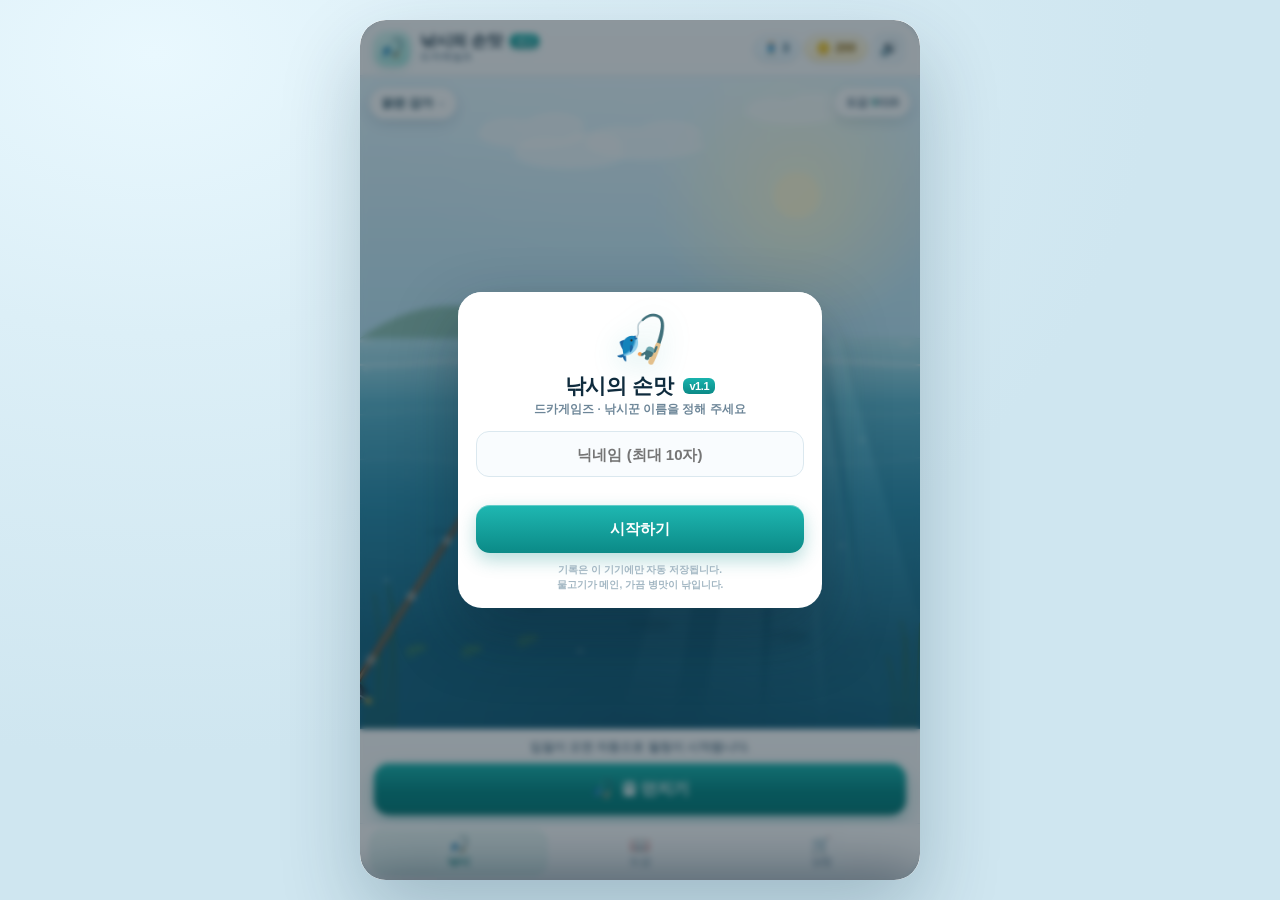
==== commit 25a6dbc1: "낚시의 손맛 v1.1 — 캐스팅 PERFECT 판정 폭·속도 조정(플레이 감도 개선)" ====
--- a/fishing/index.html
+++ b/fishing/index.html
@@ -180,11 +180,11 @@
 .cg-zone{position:absolute;top:0;bottom:0;display:block}
 .cg-zone.g1,.cg-zone.g2{background:linear-gradient(180deg,#eaf1f6,#e2ebf2)}
 .cg-zone.good{background:linear-gradient(180deg,#d8f5e7,#bdeacf)}
-.cg-zone.good.l{left:28%;width:17.5%}
-.cg-zone.perfect{left:45.5%;width:9%;background:linear-gradient(180deg,#ffeaa6,#f3c02c);
+.cg-zone.good.l{left:26%;width:16.5%}
+.cg-zone.perfect{left:42.5%;width:15%;background:linear-gradient(180deg,#ffeaa6,#f3c02c);
   box-shadow:0 0 12px rgba(243,192,44,.75)}
-.cg-zone.good.r{left:54.5%;width:17.5%}
-.cg-zone.g2{left:72%;width:28%}
+.cg-zone.good.r{left:57.5%;width:16.5%}
+.cg-zone.g2{left:74%;width:26%}
 .cg-needle{position:absolute;top:-3px;bottom:-3px;width:4px;margin-left:-2px;border-radius:3px;
   background:#123246;box-shadow:0 0 0 2px #fff,0 2px 8px rgba(0,0,0,.22);will-change:left}
 .cg-needle.perfect{background:#b9790a;box-shadow:0 0 0 2px #fff,0 0 15px rgba(243,192,44,.95)}
@@ -2677,7 +2677,7 @@
   const JUNK_CHANCE = 0.16;
 
   /* 캐스팅 파워 게이지 구간 (%) */
-  const CAST = { sweep: 950, perfectLo: 45.5, perfectHi: 54.5, goodLo: 28, goodHi: 72 };
+  const CAST = { sweep: 1150, perfectLo: 42.5, perfectHi: 57.5, goodLo: 26, goodHi: 74 };
   const ARC = 2 * Math.PI * 54, ARC2 = 2 * Math.PI * 47;
   const LINE_PRICE = 10;
   const DEFAULT_LINES = 3;
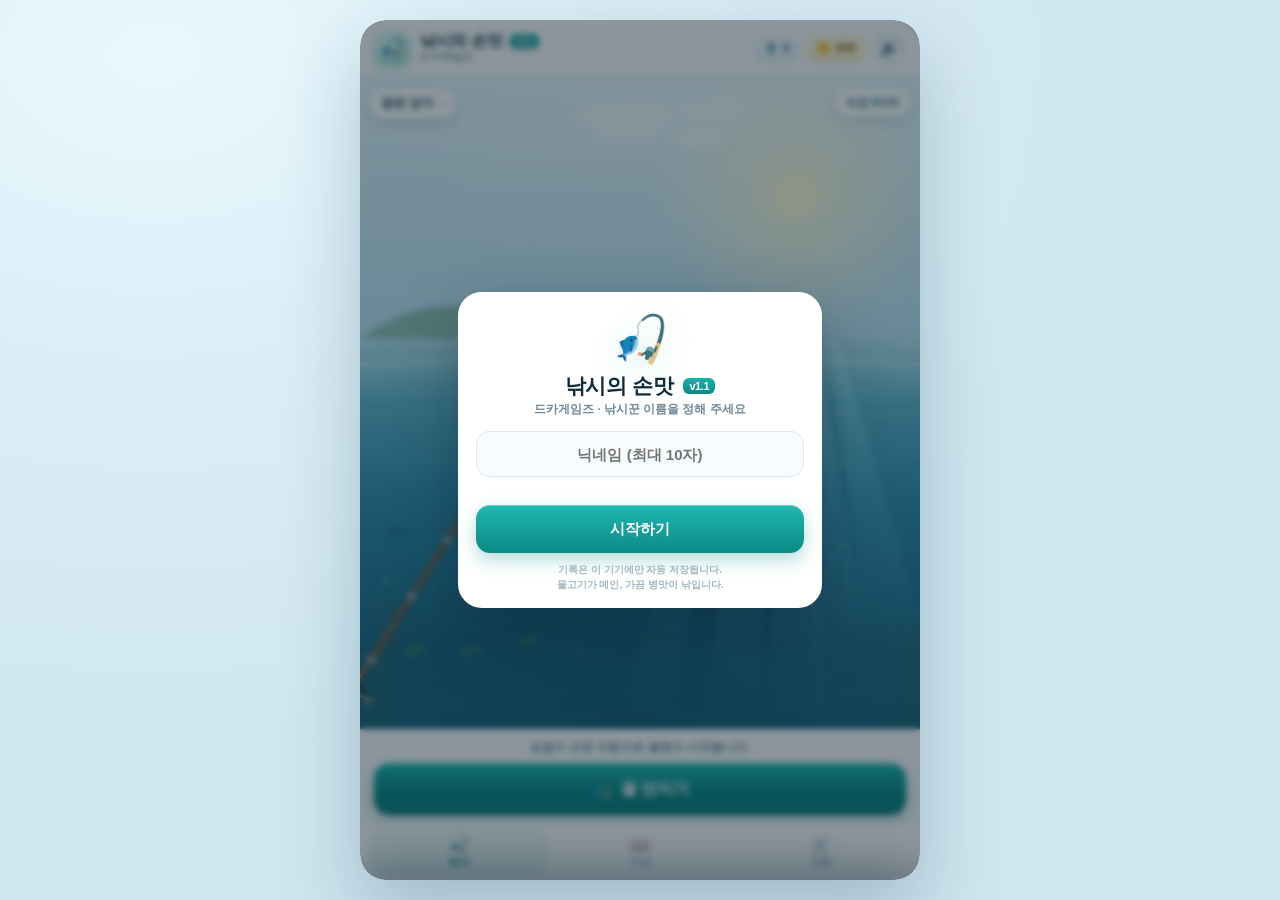
==== commit 36c46f31: "낚시의 손맛 v1.1 — 릴 손잡이 연결부·텐션 게이지 색상 피드백 정돈" ====
--- a/fishing/index.html
+++ b/fishing/index.html
@@ -300,13 +300,13 @@
 .cr-ten{fill:none;stroke:var(--tencol);stroke-width:5;stroke-linecap:round;
   stroke-dasharray:295.31;stroke-dashoffset:295.31;opacity:.9;
   filter:drop-shadow(0 0 5px var(--tencol));transition:stroke-dashoffset .07s linear}
-.crank .rot{position:absolute;inset:0;border-radius:50%;will-change:transform}
+.crank .rot{position:absolute;inset:0;border-radius:50%;will-change:transform;z-index:3}
 .crank .rot::before{content:"";position:absolute;inset:10%;border-radius:50%;pointer-events:none;
   background:conic-gradient(from 190deg,rgba(47,212,198,0) 0deg,rgba(47,212,198,0) 195deg,rgba(110,240,228,.34) 320deg,rgba(47,212,198,0) 360deg);
   opacity:calc(var(--burn,0) * .95);filter:blur(1.5px)}
-.crank .rot .arm{position:absolute;left:50%;top:20%;width:9px;height:30%;margin-left:-4.5px;border-radius:5px;
-  background:linear-gradient(90deg,#5d6e7c,#eef6fa 34%,#ffffff 46%,#9fb0bc 62%,#4d5d6a);
-  box-shadow:0 3px 9px rgba(0,0,0,.5),inset 0 0 1px rgba(255,255,255,.9)}
+.crank .rot .arm{position:absolute;left:50%;top:14.5%;width:7px;height:17%;margin-left:-3.5px;border-radius:4px;
+  background:linear-gradient(90deg,#4d5d6a,#eaf3f8 32%,#ffffff 46%,#a9b8c3 62%,#46545f);
+  box-shadow:0 2px 6px rgba(0,0,0,.45),0 0 0 1px rgba(0,0,0,.25)}
 .crank .rot .knob{position:absolute;left:50%;top:4.5%;width:27px;height:27px;margin-left:-13.5px;border-radius:50%;
   background:radial-gradient(circle at 34% 28%,#fff0be,#f5c33f 46%,#e0a018 68%,#a26c07 100%);
   box-shadow:0 5px 12px rgba(0,0,0,.45),inset 0 2px 3px rgba(255,255,255,.85),0 0 0 2.5px rgba(255,255,255,.55)}
@@ -314,7 +314,7 @@
   background:radial-gradient(circle at 40% 34%,rgba(255,255,255,.75),transparent 60%)}
 .crank .rot .mark{position:absolute;left:50%;top:1.5%;width:3px;height:7px;margin-left:-1.5px;border-radius:2px;
   background:#ffd76a;box-shadow:0 0 6px rgba(255,215,106,.8)}
-.crank .core{position:relative;text-align:center;pointer-events:none;color:var(--teal-d);
+.crank .core{position:relative;z-index:2;text-align:center;pointer-events:none;color:var(--teal-d);
   width:64px;height:64px;border-radius:50%;background:radial-gradient(circle at 40% 30%,#ffffff,#eef7f8 70%,#dbeaee);
   display:grid;place-content:center;
   box-shadow:0 3px 10px rgba(0,0,0,.35),inset 0 0 0 1px rgba(15,155,152,.12),inset 0 -3px 8px rgba(20,70,90,.10)}
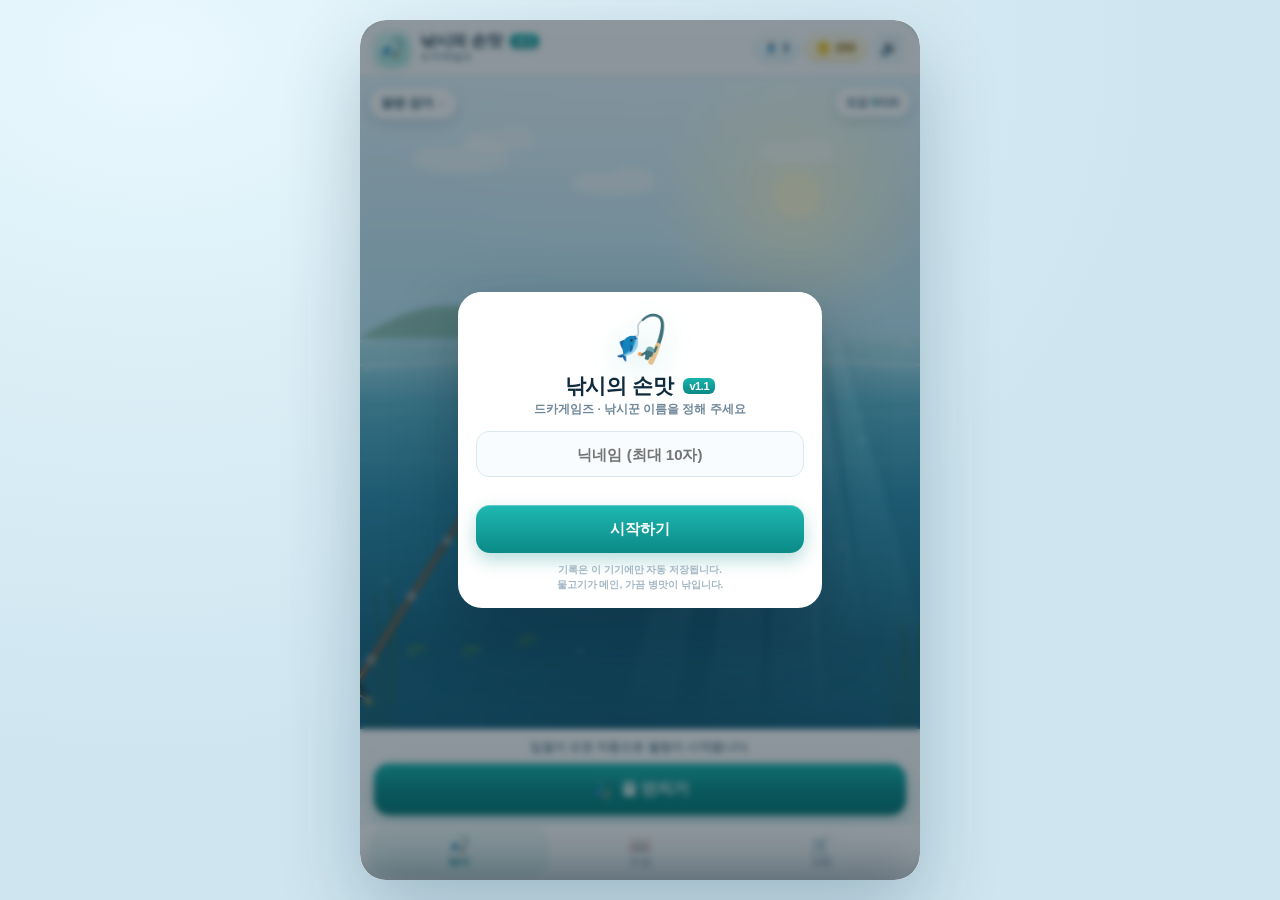
==== commit 0c3683d6: "낚시의 손맛 v1.1 — 구름 레이어 위치 정돈(상단 칩 가림 방지)" ====
--- a/fishing/index.html
+++ b/fishing/index.html
@@ -2056,7 +2056,7 @@
 
   function makeClouds(){
     st.clouds = [];
-    for(let i=0;i<4;i++) st.clouds.push({x:rand(0,1), y:rand(.10,.30), s:rand(.55,1.1), v:rand(.006,.016)});
+    for(let i=0;i<4;i++) st.clouds.push({x:rand(0,1), y:rand(.24,.44), s:rand(.55,1.05), v:rand(.006,.016)});
     st.gulls = [];
     for(let i=0;i<2;i++) st.gulls.push({x:rand(-0.2,1), y:rand(.10,.24), v:rand(.02,.045), ph:rand(0,6)});
   }
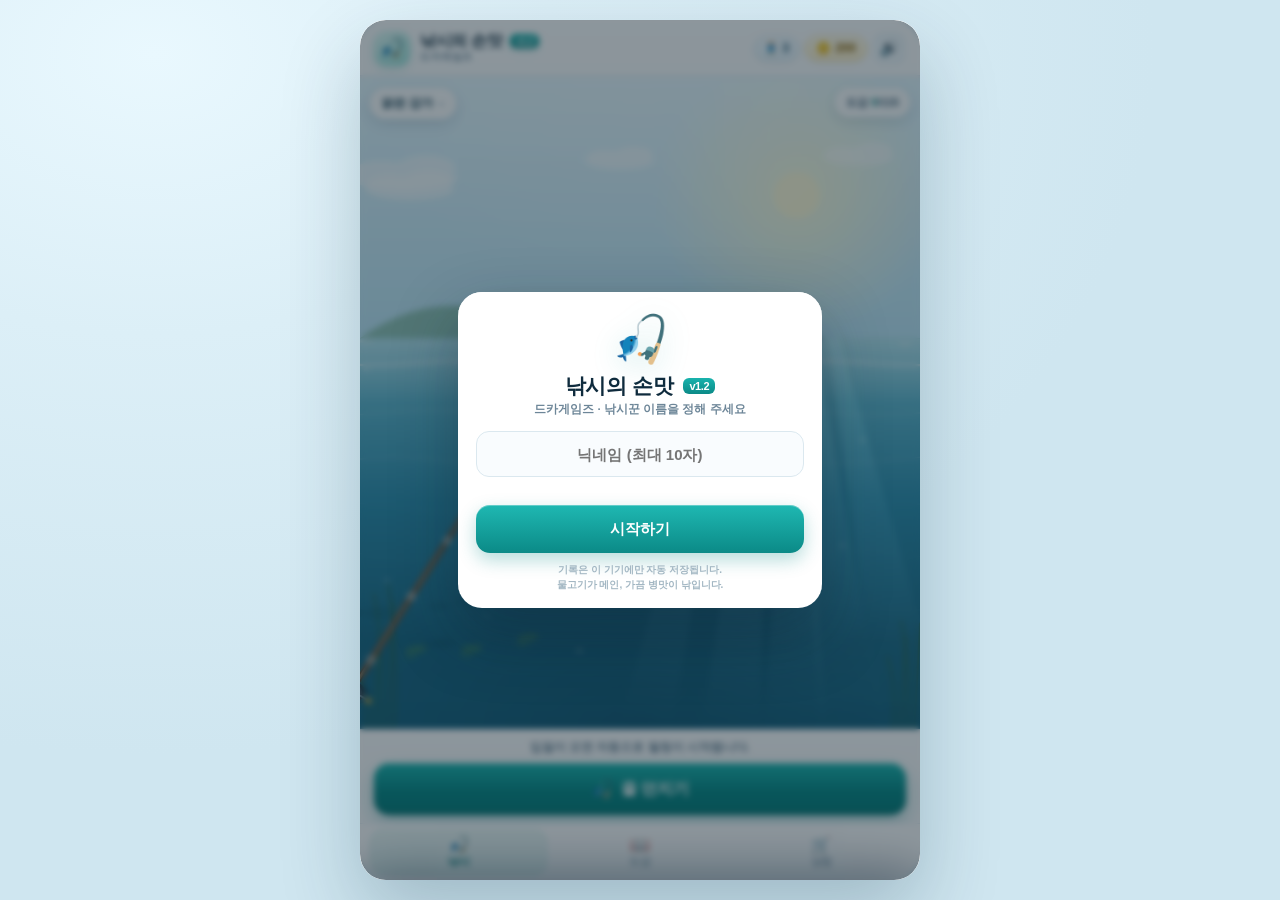
==== commit f8419bfa: "낚시의 손맛 v1.2 — 심해에서 만난 KTX를 실사 사진으로 교체(도감·포획·상세·보관함), 나머지 114종 SVG 유지" ====
--- a/fishing/index.html
+++ b/fishing/index.html
@@ -3,9 +3,9 @@
 <head>
 <meta charset="utf-8">
 <meta name="viewport" content="width=device-width, initial-scale=1, maximum-scale=1, user-scalable=no, viewport-fit=cover">
-<title>낚시의 손맛 v1.1 — 드카게임즈</title>
-<meta name="description" content="찌를 던지고, 캐스팅 타이밍을 맞추고, 원형 릴을 돌려 텐션과 발악을 버티며 물고기를 끌어올리는 손맛 낚시 게임. 물고기 78종과 병맛 잡동사니·탈것 37종, 총 115종을 모아 보세요. 드카게임즈 v1.1">
-<meta property="og:title" content="낚시의 손맛 v1.1 — 드카게임즈">
+<title>낚시의 손맛 v1.2 — 드카게임즈</title>
+<meta name="description" content="찌를 던지고, 캐스팅 타이밍을 맞추고, 원형 릴을 돌려 텐션과 발악을 버티며 물고기를 끌어올리는 손맛 낚시 게임. 물고기 78종과 병맛 잡동사니·탈것 37종, 총 115종을 모아 보세요. 드카게임즈 v1.2">
+<meta property="og:title" content="낚시의 손맛 v1.2 — 드카게임즈">
 <meta property="og:description" content="캐스팅 타이밍 → 챔질 → 발악 버티기. 심해에는 KTX가 산다는 소문이…">
 <meta property="og:type" content="website">
 <meta name="theme-color" content="#0f9b98">
@@ -492,6 +492,16 @@
 .invrow .price{font-size:11.5px;font-weight:900;color:#9a6a00;margin-right:2px;white-space:nowrap}
 .sellOne{width:44px;height:30px;border-radius:9px;background:#f0faf9;color:var(--teal-d);font-size:10.5px;font-weight:900;flex:0 0 auto}
 .footnote{text-align:center;font-size:10px;color:#a3b7c3;font-weight:700;line-height:1.6;padding:16px 10px 4px}
+.footnote .credit{display:block;margin-top:4px;font-size:8.5px;color:#b8c8d2;font-weight:700;letter-spacing:-.1px}
+
+/* KTX 실사 사진 (SVG 대신 photo) */
+img.ph{display:block;width:100%;height:100%;object-fit:cover;object-position:62% 55%;
+  border-radius:14px;background:#eef3f6;box-shadow:0 2px 8px rgba(12,45,62,.14)}
+.dcard .art img.ph{height:46px;border-radius:9px;box-shadow:0 1px 4px rgba(12,45,62,.12)}
+.catch .art img.ph{height:132px;border-radius:15px;position:relative;z-index:1;
+  box-shadow:0 8px 20px rgba(10,40,60,.22)}
+.detail .art img.ph{height:120px;border-radius:15px;box-shadow:0 6px 16px rgba(10,40,60,.18)}
+.invrow .art img.ph{width:52px;height:36px;border-radius:8px;box-shadow:0 1px 4px rgba(12,45,62,.12)}
 
 /* spot sheet */
 .spotrow{display:flex;align-items:center;gap:11px;width:100%;background:#fff;border:1px solid var(--line);
@@ -530,7 +540,7 @@
     <div class="brand">
       <div class="logo">🎣</div>
       <div class="brandTx">
-        <h1>낚시의 손맛 <span class="ver">v1.1</span></h1>
+        <h1>낚시의 손맛 <span class="ver">v1.2</span></h1>
         <p>드카게임즈</p>
       </div>
     </div>
@@ -668,7 +678,7 @@
   <div class="modal" id="nickModal">
     <div class="card nick">
       <div class="art">🎣</div>
-      <h2>낚시의 손맛 <span>v1.1</span></h2>
+      <h2>낚시의 손맛 <span>v1.2</span></h2>
       <p class="sub">드카게임즈 · 낚시꾼 이름을 정해 주세요</p>
       <input class="nickInput" id="nickInput" maxlength="10" placeholder="닉네임 (최대 10자)" autocomplete="off" value="">
       <p class="tiny" id="nickErr"></p>
@@ -2681,9 +2691,11 @@
   const ARC = 2 * Math.PI * 54, ARC2 = 2 * Math.PI * 47;
   const LINE_PRICE = 10;
   const DEFAULT_LINES = 3;
+  /* KTX 사진 미리 받아 두기 (포획 팝업이 바로 뜨도록) */
+  try{ const _ktxPre = new Image(); _ktxPre.src = 'ktx.jpg'; }catch(e){}
 
   const DEFAULT = {
-    ver:'1.1', nick:'', gold:200, spot:'river', unlocked:['river'],
+    ver:'1.2', nick:'', gold:200, spot:'river', unlocked:['river'],
     gear:{rod:0,reel:0,line:0,bait:0}, lines:3,
     dex:{}, inv:[], muted:false, casts:0, caught:0, sold:0, plays:0, perfects:0
   };
@@ -2703,7 +2715,7 @@
       if(!SPOTS.some(x=>x.id===s.spot && s.unlocked.includes(x.id))) s.spot='river';
       s.gold = Math.max(0, Number(s.gold)||0);
       s.lines = (d && d.lines!==undefined) ? Math.max(0, Math.floor(Number(d.lines)||0)) : DEFAULT_LINES;
-      s.ver = '1.1';
+      s.ver = '1.2';
       return s;
     }catch(e){ return JSON.parse(JSON.stringify(DEFAULT)); }
   }
@@ -2744,6 +2756,13 @@
   }
   function rarityOf(sp){ return RARITY[sp.rarity] || RARITY.common; }
   function isFish(sp){ return !sp.art; }
+  /* KTX만 SVG 일러스트 대신 실사 사진으로 그린다 */
+  const PHOTO_ART = {ktx:'ktx.jpg'};
+  function artHtml(sp){
+    const src = sp && PHOTO_ART[sp.art];
+    if(src) return `<img class="ph" src="${src}" alt="${escapeHtml(sp.name)} 실사 사진" loading="lazy" decoding="async" draggable="false">`;
+    return Art.svgFor(sp);
+  }
   function bigCatch(sp){ return sp.rarity==='legend' || sp.rarity==='junkLegend' || (sp.price>=1000) || !!sp.car; }
   function gearCost(k){ const lv=S.gear[k]||0; return lv>=GEAR.max?0:(GEAR_COST[k][lv]||0); }
   function gearEffect(k, lv){
@@ -3238,7 +3257,7 @@
     const r = rarityOf(sp);
     const card = $('catchCard');
     card.className = 'card catch rare-' + sp.rarity;
-    $('catchArt').innerHTML = Art.svgFor(sp);
+    $('catchArt').innerHTML = artHtml(sp);
     $('catchName').textContent = sp.name;
     let kicker = '포획 성공!';
     if(sp.car) kicker = sp.art==='ktx' ? '치이익— 심해역 도착!' : '덜컹! 탈것을 낚았다';
@@ -3328,7 +3347,7 @@
           <div class="nm">???</div><div class="rr" style="color:#b6c7d1">${r.label}</div></button>`;
       }
       return `<button class="dcard r-${sp.rarity}" data-dex="${sp.id}">
-        <div class="art">${Art.svgFor(sp)}</div>
+        <div class="art">${artHtml(sp)}</div>
         <div class="nm">${escapeHtml(sp.name)}</div>
         <div class="rr" style="color:${r.color}">${r.label} · ${fmt(d.max)}cm</div>
         <div class="gbadge" style="color:${(GRADES[d.g||2]||GRADES[2]).color}">${gradeStars(d.g||2)}</div></button>`;
@@ -3346,7 +3365,7 @@
     }else{
       const html = `<div class="spot-group"><h3><i class="bar"></i>병맛 · 탈것 <small>${junkC}/${JUNK_TOTAL}</small></h3>
         <div class="grid">${JUNK.map(gridHtml).join('')}</div></div>
-        <p class="footnote">0 G짜리도 있고, KTX처럼 대박인 것도 있습니다.<br>탈것은 릴링이 묵직하게 걸립니다.</p>`;
+        <p class="footnote">0 G짜리도 있고, KTX처럼 대박인 것도 있습니다.<br>탈것은 릴링이 묵직하게 걸립니다.<span class="credit">KTX 사진: Minseong Kim / Wikimedia Commons (CC BY-SA 4.0)</span></p>`;
       $('dexGrid').innerHTML = html;
     }
   }
@@ -3395,7 +3414,7 @@
       html += S.inv.map((it,i)=>{
         const sp = ALL_BY_ID[it.id]; if(!sp) return '';
         return `<div class="invrow">
-          <div class="art">${Art.svgFor(sp)}</div>
+          <div class="art">${artHtml(sp)}</div>
           <div class="meta"><b>${escapeHtml(sp.name)}</b><span>${sp.art==='ktx'?'20,000cm':Math.round(it.size*10)/10+'cm'} · <b style="color:${(GRADES[it.grade||2]||GRADES[2]).color}">★${it.grade||2}</b> · ${rarityOf(sp).label}</span></div>
           <div class="price">${fmt(it.price)} G</div>
           <button class="sellOne" data-sell="${i}">팔기</button>
@@ -3591,7 +3610,7 @@
   function openDetail(sp){
     const r = rarityOf(sp);
     const d = S.dex[sp.id];
-    $('detailArt').innerHTML = Art.svgFor(sp);
+    $('detailArt').innerHTML = artHtml(sp);
     $('detailName').textContent = sp.name;
     let chips = `<span class="chip rarity" style="background:${r.color}">${r.label}</span>`;
     if(sp.spot) chips += `<span class="chip">${SPOTS.find(x=>x.id===sp.spot).name}</span>`;
